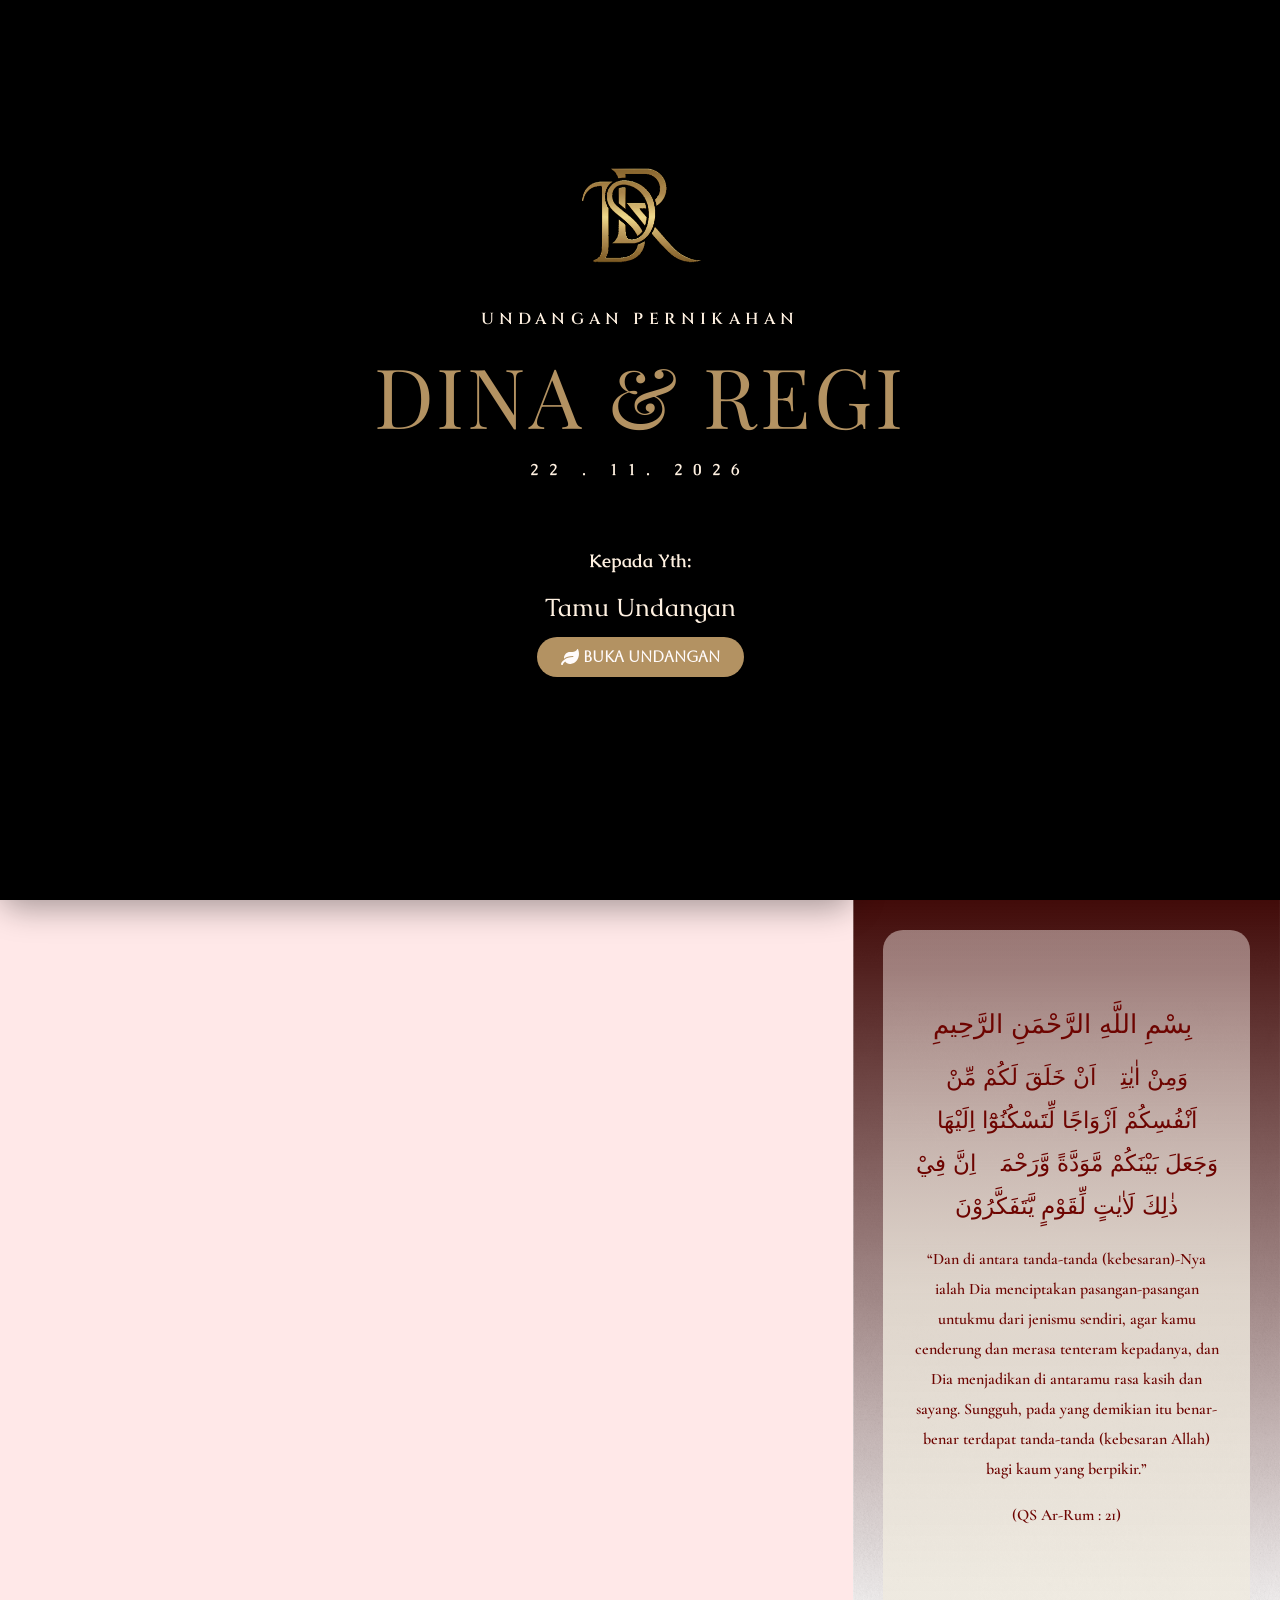
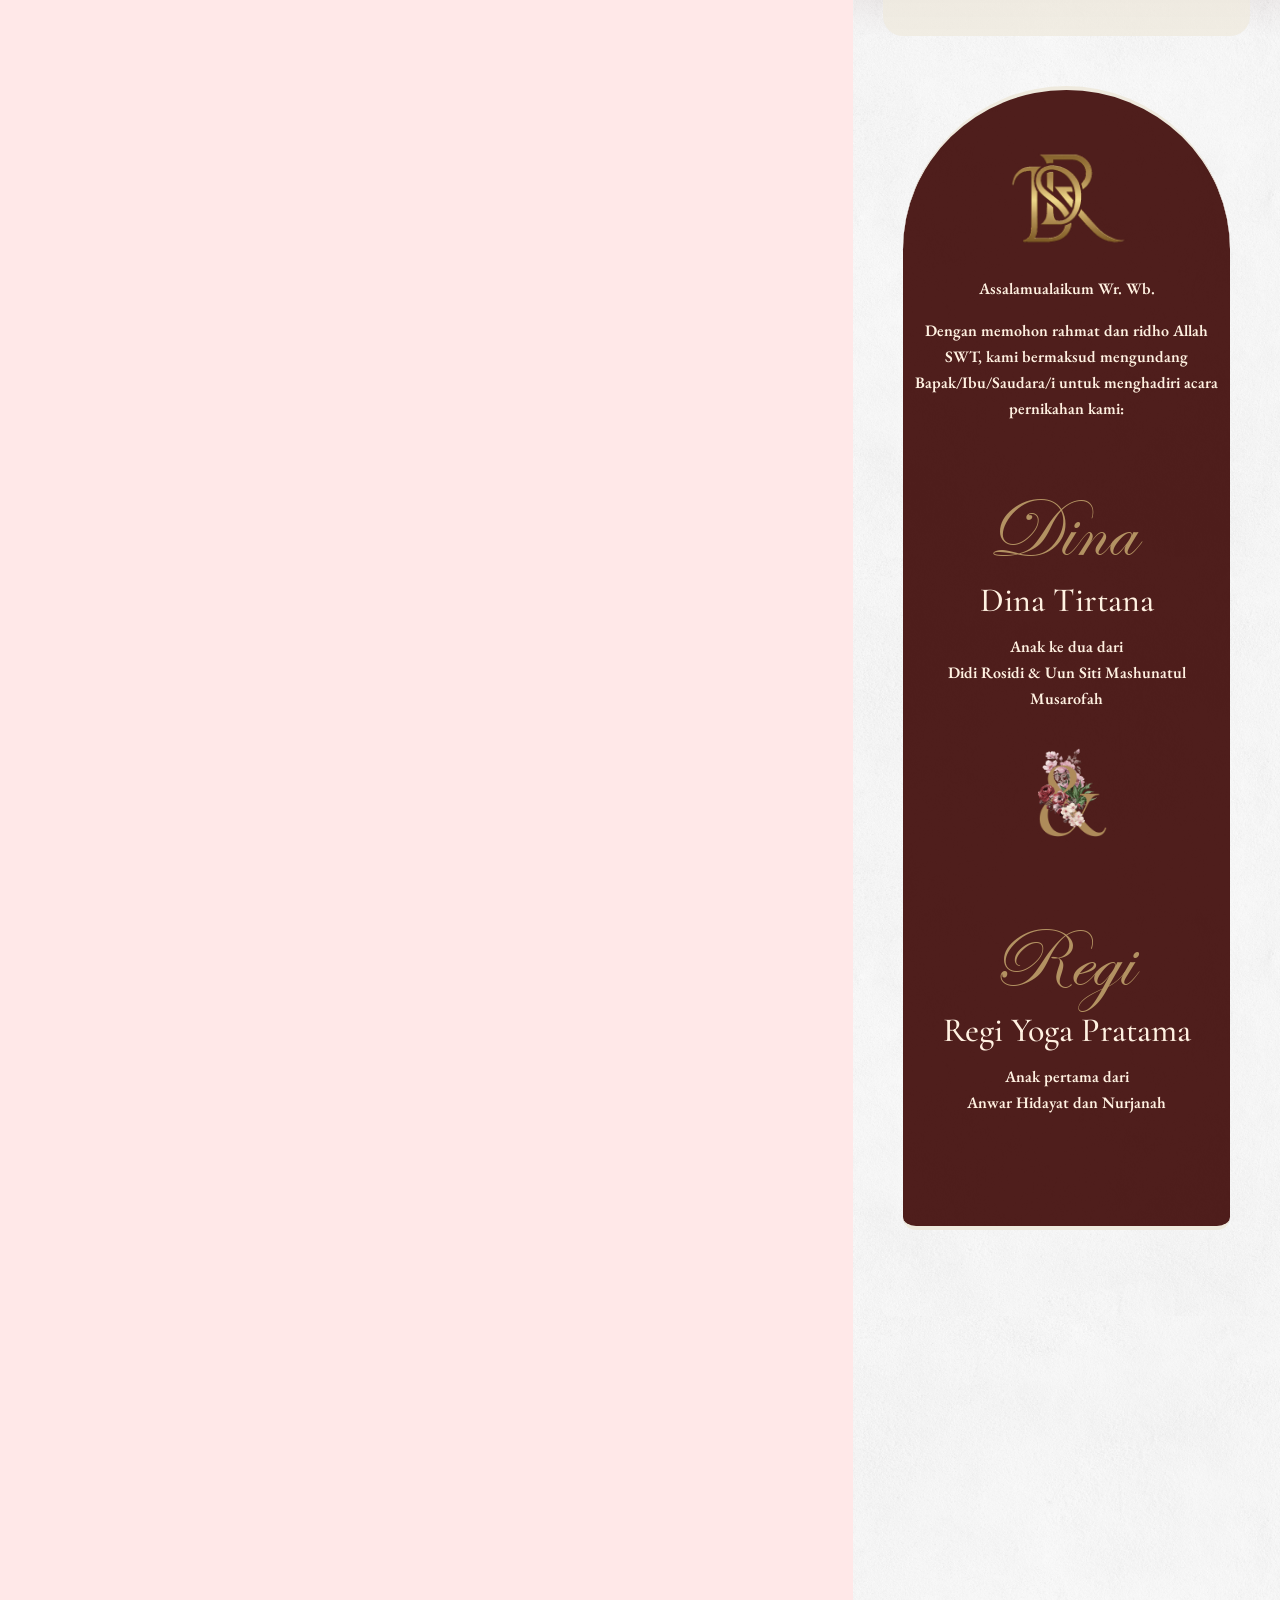
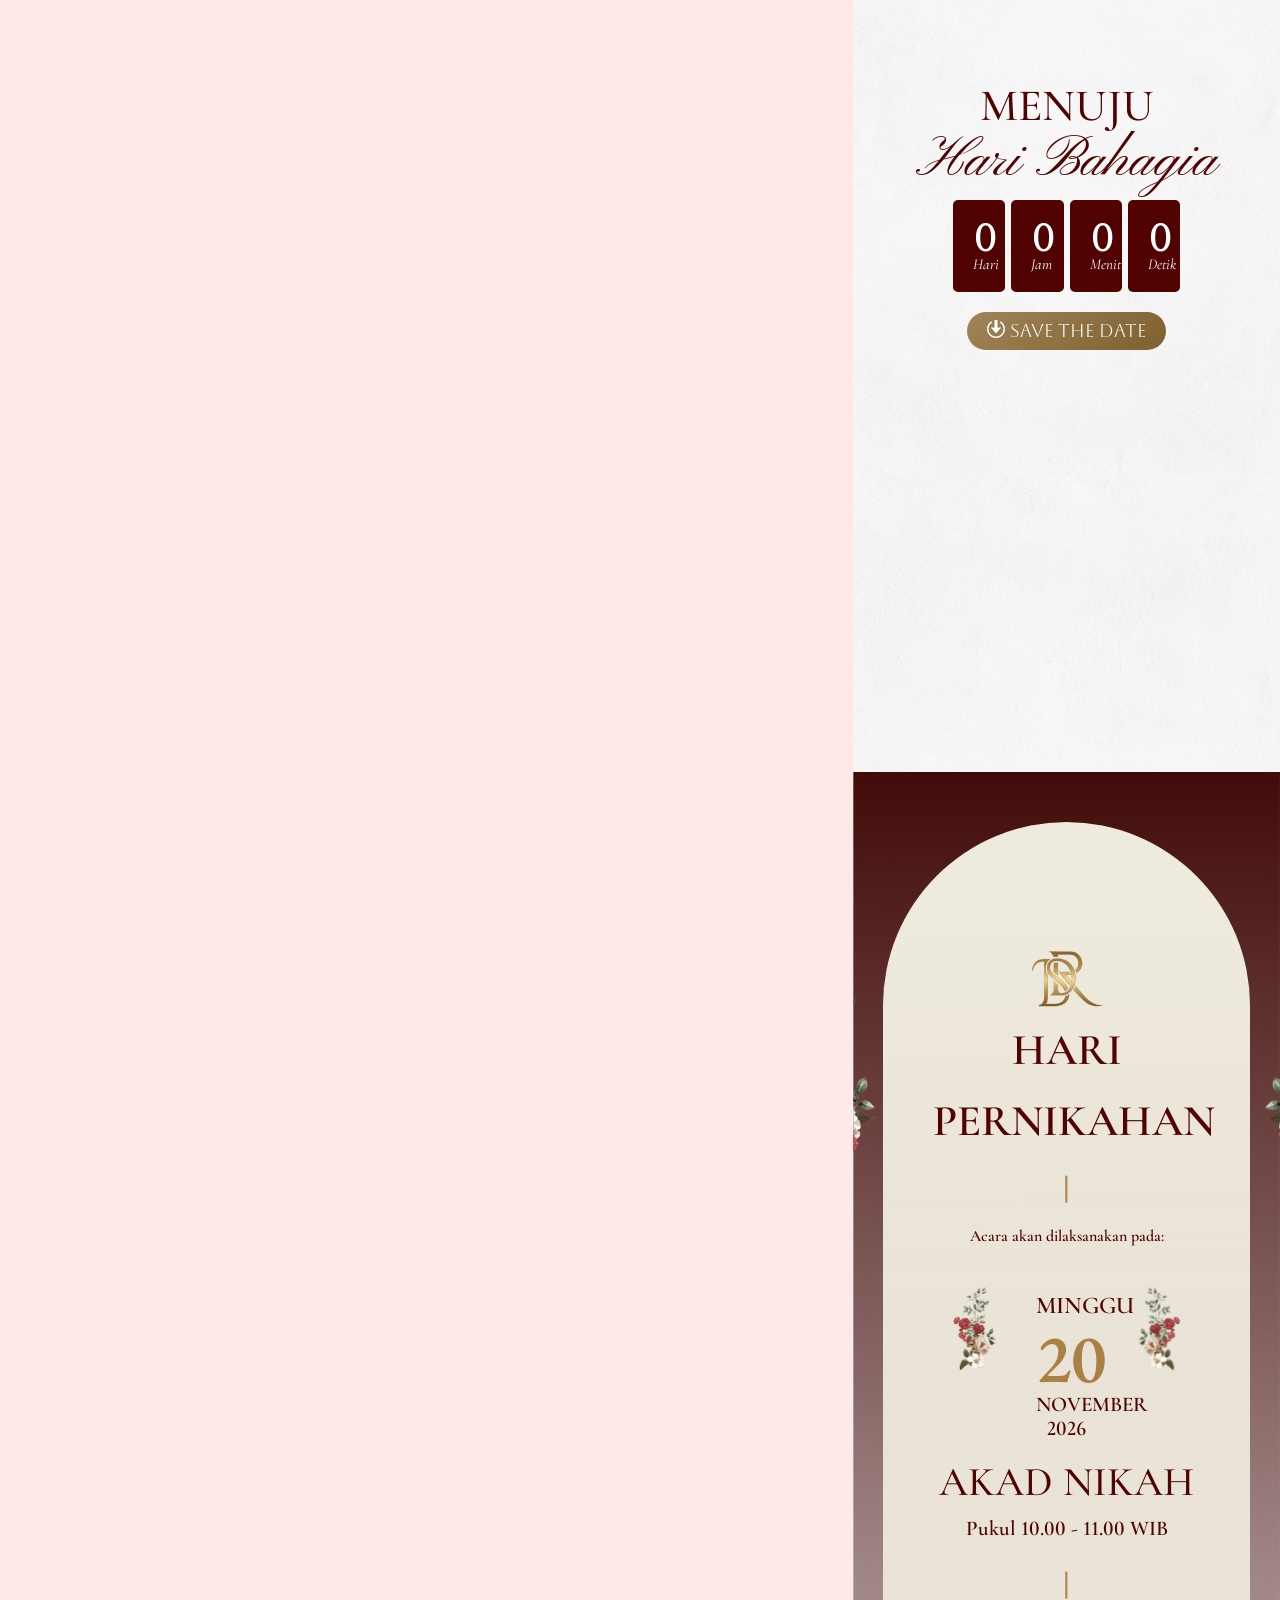
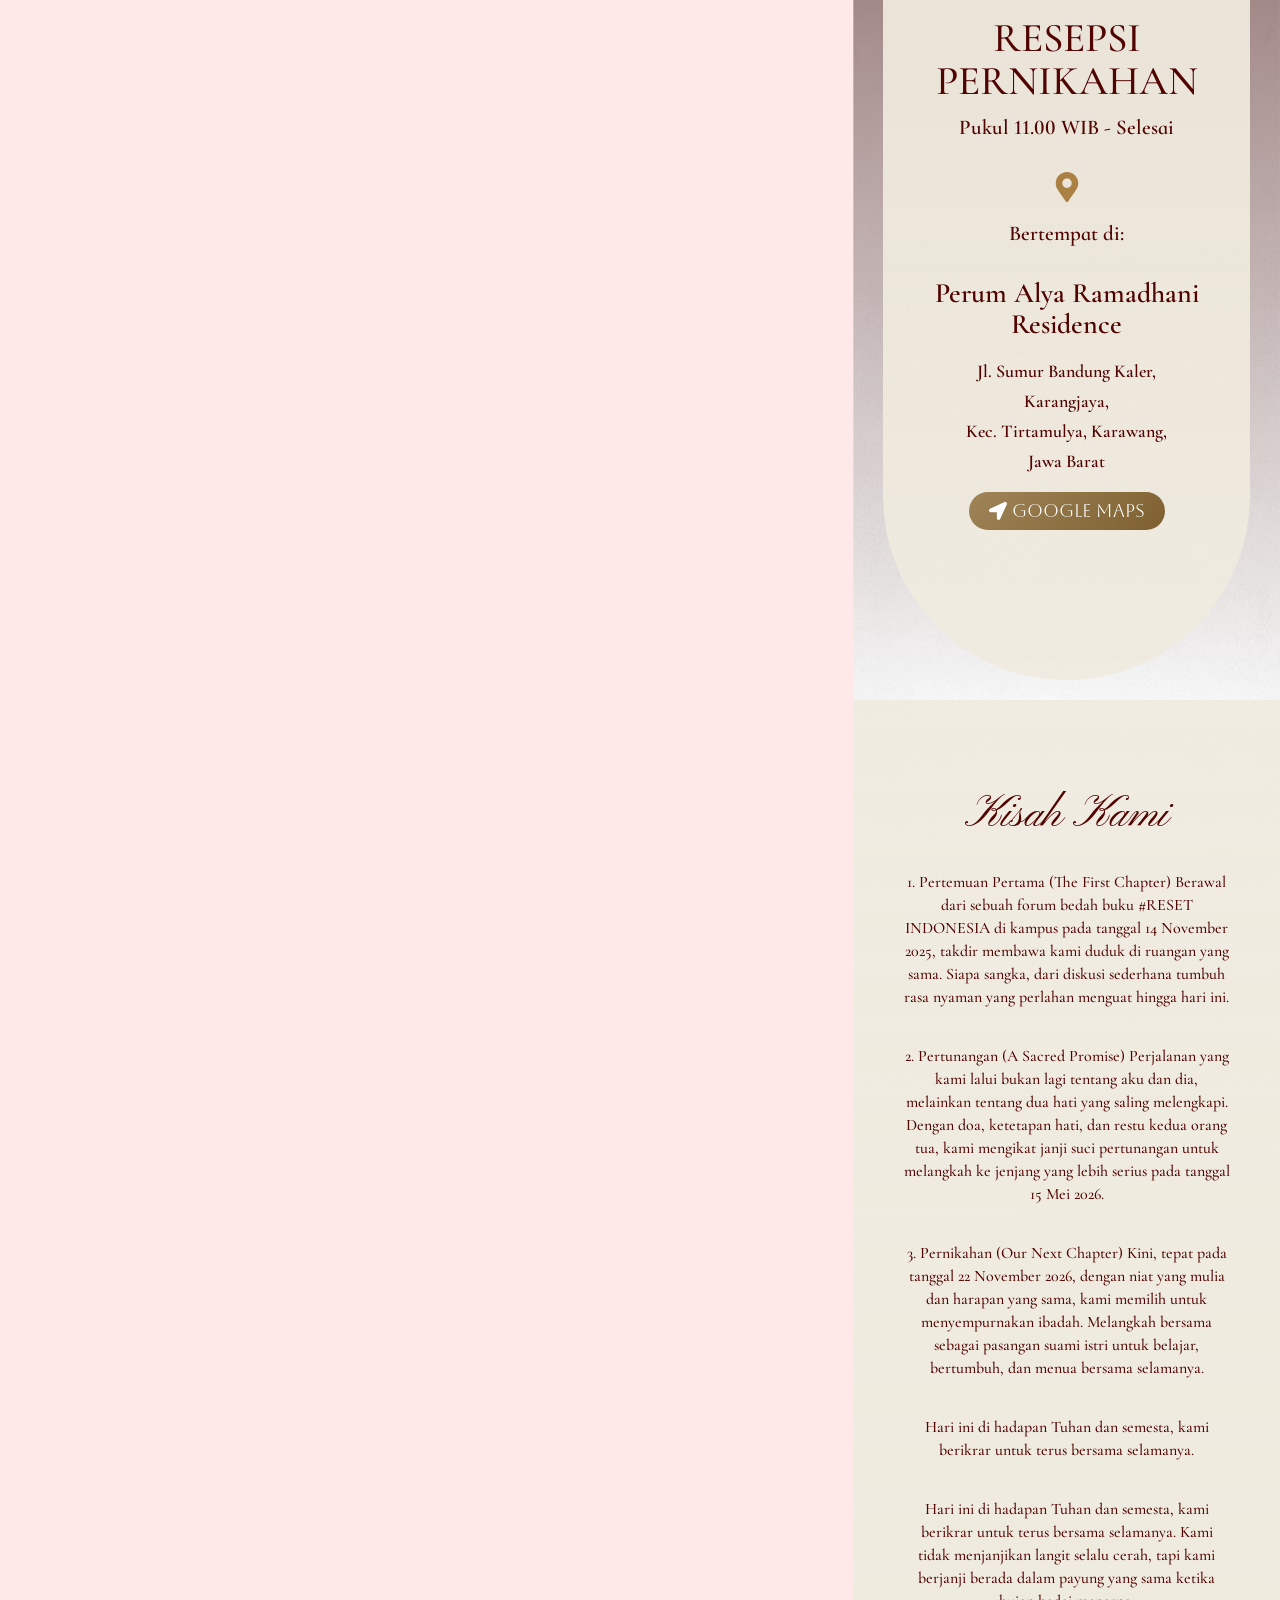
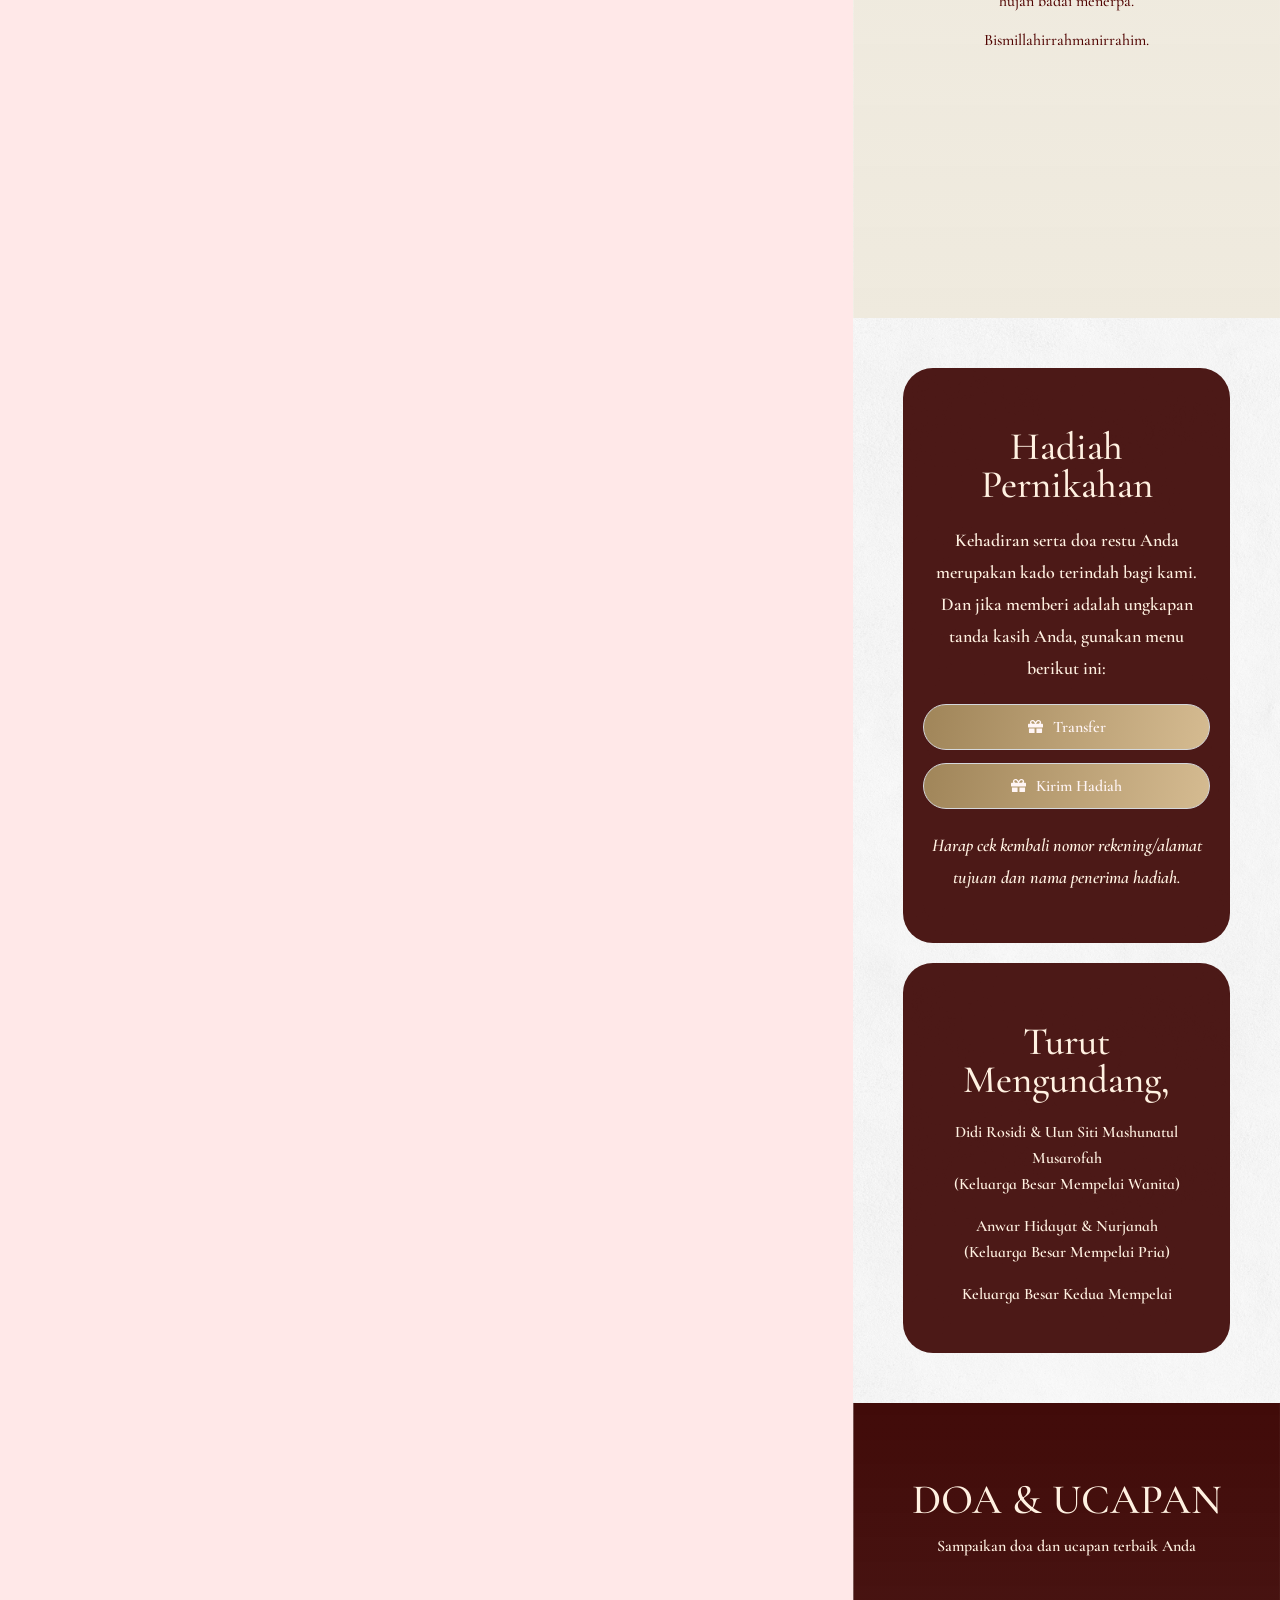
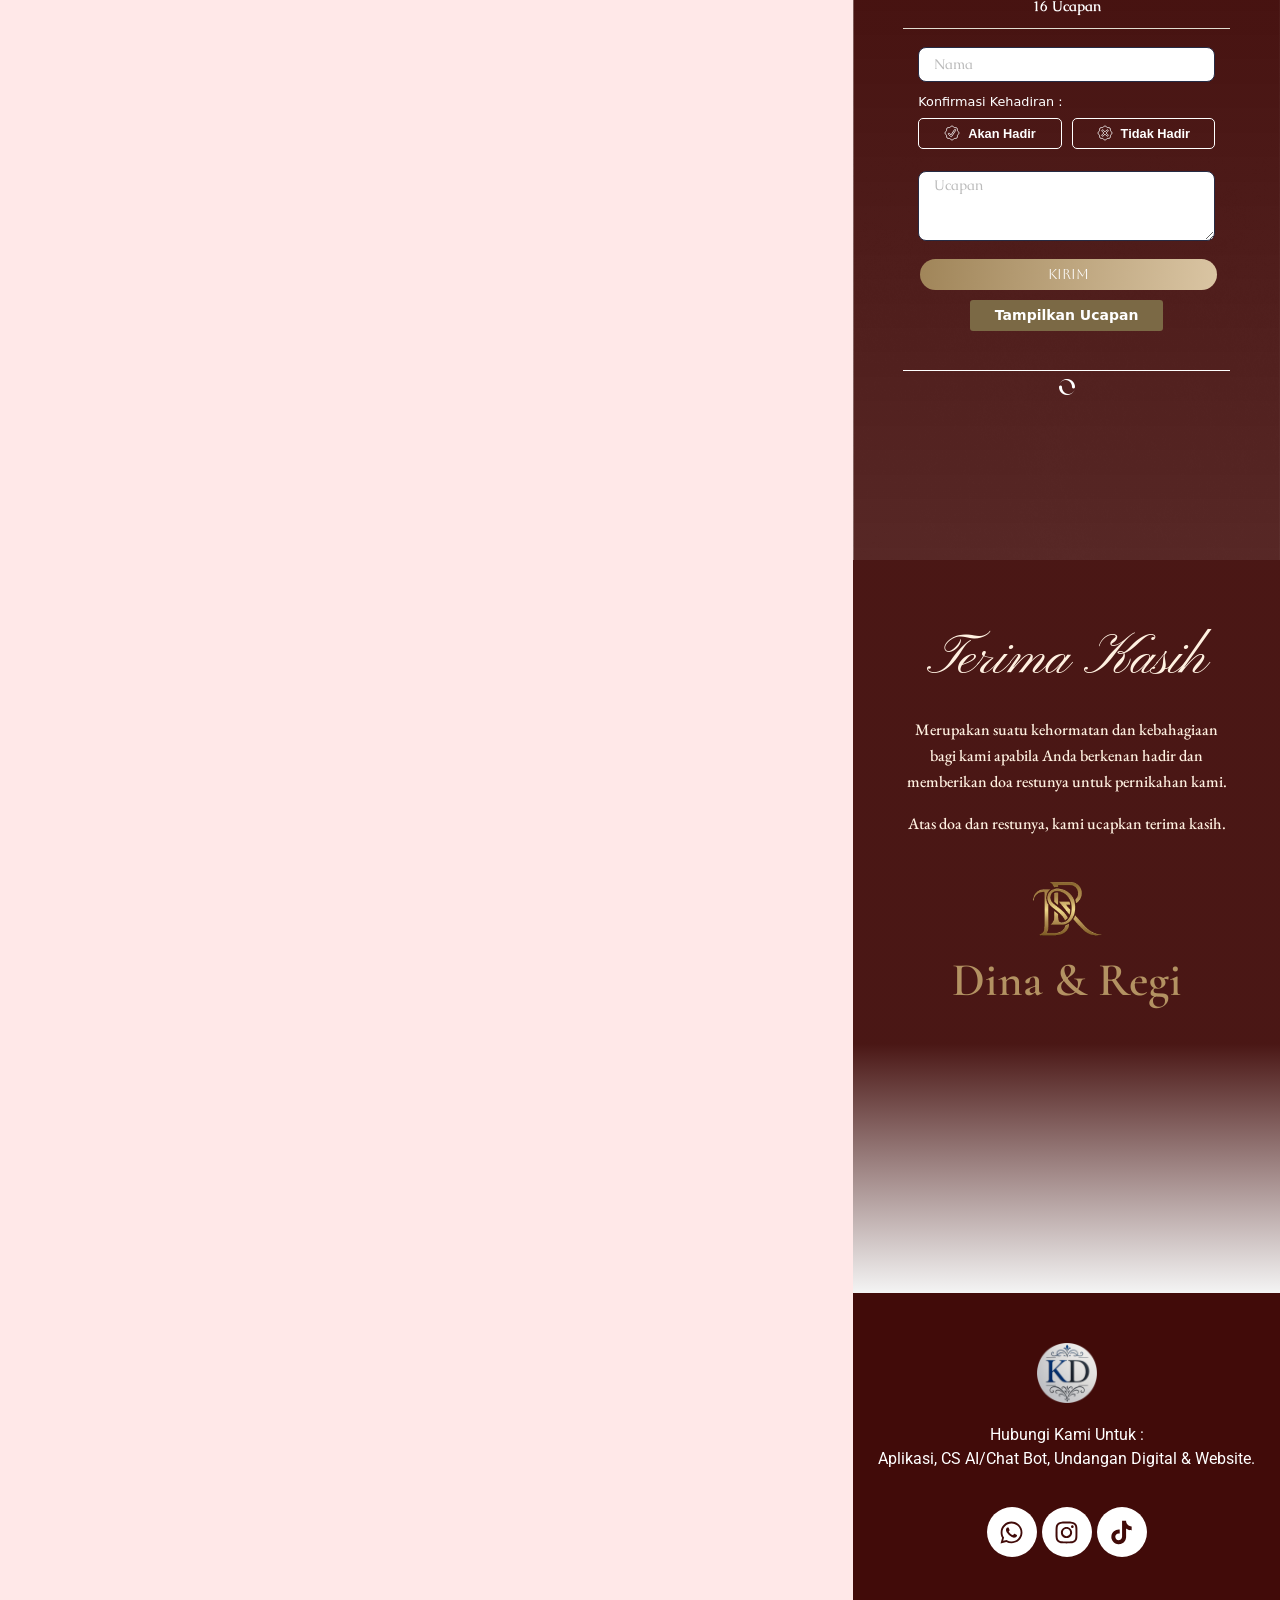
==== index.html @ dd6f874c "og:url dan og:image ke URL absolut GitHub Pages" ====
﻿<!doctype html>
<html lang="en-US" prefix="og: https://ogp.me/ns#">
  <head>
    <meta charset="UTF-8" />
    <style type="text/css">
      .cui-comment-text img {
        max-width: 100% !important;
      }
    </style>

    <!-- Search Engine Optimization by Rank Math - https://rankmath.com/ -->
    <title>Undangan Pernikahan Dina ❤ Regi</title>
    <meta name="description" content="Minggu, 22 November 2026" />
    <meta name="robots" content="nofollow, noindex" />
    <meta property="og:locale" content="en_US" />
    <meta property="og:type" content="article" />
    <meta property="og:title" content="Undangan Pernikahan Dina ❤ Regi" />
    <meta property="og:description" content="Minggu, 22 November 2026" />
    <meta property="og:url" content="https://kirimdigi.github.io/Dina-Regi/" />
    <meta property="og:site_name" content="ourinvidigi.com" />
    <meta property="article:section" content="Motion" />
    <meta property="og:updated_time" content="2026-03-03T21:01:53+07:00" />
    <meta
      property="og:image"
      content="https://kirimdigi.github.io/Dina-Regi/wp-content/uploads/2026/03/thumbnail-dina-regi.jpg"
    />
    <meta
      property="og:image:secure_url"
      content="https://kirimdigi.github.io/Dina-Regi/wp-content/uploads/2026/03/thumbnail-dina-regi.jpg"
    />
    <meta property="og:image:width" content="735" />
    <meta property="og:image:height" content="410" />
    <meta property="og:image:alt" content="dina-regi" />
    <meta property="og:image:type" content="image/jpeg" />
    <meta name="twitter:card" content="summary_large_image" />
    <meta name="twitter:title" content="Undangan Pernikahan Dina ❤ Regi" />
    <meta name="twitter:description" content="Minggu, 22 November 2026" />
    <meta
      name="twitter:image"
      content="https://kirimdigi.github.io/Dina-Regi/wp-content/uploads/2026/03/thumbnail-dina-regi.jpg"
    />
    <meta name="twitter:label1" content="Written by" />
    <meta name="twitter:data1" content="je4buisness@gmail.com" />
    <meta name="twitter:label2" content="Time to read" />
    <meta name="twitter:data2" content="3 minutes" />
    <!-- /Rank Math WordPress SEO plugin -->

    <link rel="dns-prefetch" href="//unpkg.com" />
    <link rel="dns-prefetch" href="//cdnjs.cloudflare.com" />
    <link
      rel="alternate"
      type="application/rss+xml"
      title="ourinvidigi.com &raquo; Feed"
      href="./feed/index.htm"
    />
    <link
      rel="alternate"
      type="application/rss+xml"
      title="ourinvidigi.com &raquo; Comments Feed"
      href="./comments/feed/index.htm"
    />
    <link
      rel="alternate"
      type="application/rss+xml"
      title="ourinvidigi.com &raquo; sinta-riki Comments Feed"
      href="feed/index.htm"
    />
    <link
      rel="alternate"
      title="oEmbed (JSON)"
      type="application/json+oembed"
      href="./wp-json/oembed/1.0/embed?url=https%3A%2F%2Fourinvidigi.com%2Fsinta-riki%2F"
    />
    <link
      rel="alternate"
      title="oEmbed (XML)"
      type="text/xml+oembed"
      href="./wp-json/oembed/1.0/embed-1?url=https%3A%2F%2Fourinvidigi.com%2Fsinta-riki%2F&#038;format=xml"
    />
    <style id="wp-img-auto-sizes-contain-inline-css">
      img:is([sizes="auto" i], [sizes^="auto," i]) {
        contain-intrinsic-size: 3000px 1500px;
      }
      /*# sourceURL=wp-img-auto-sizes-contain-inline-css */
    </style>
    <link
      rel="stylesheet"
      id="bdt-uikit-css"
      href="./wp-content/plugins/weddingpress/assets/css/modules/bdt-uikit.css?ver=3.15.1"
      media="all"
    />
    <link
      rel="stylesheet"
      id="ep-helper-css"
      href="./wp-content/plugins/weddingpress/assets/css/modules/ep-helper.css?ver=3.1.12"
      media="all"
    />
    <style id="wp-emoji-styles-inline-css">
      img.wp-smiley,
      img.emoji {
        display: inline !important;
        border: none !important;
        box-shadow: none !important;
        height: 1em !important;
        width: 1em !important;
        margin: 0 0.07em !important;
        vertical-align: -0.1em !important;
        background: none !important;
        padding: 0 !important;
      }
      /*# sourceURL=wp-emoji-styles-inline-css */
    </style>
    <style id="wp-block-library-inline-css">
      :root {
        --wp-block-synced-color: #7a00df;
        --wp-block-synced-color--rgb: 122, 0, 223;
        --wp-bound-block-color: var(--wp-block-synced-color);
        --wp-editor-canvas-background: #ddd;
        --wp-admin-theme-color: #007cba;
        --wp-admin-theme-color--rgb: 0, 124, 186;
        --wp-admin-theme-color-darker-10: #006ba1;
        --wp-admin-theme-color-darker-10--rgb: 0, 107, 160.5;
        --wp-admin-theme-color-darker-20: #005a87;
        --wp-admin-theme-color-darker-20--rgb: 0, 90, 135;
        --wp-admin-border-width-focus: 2px;
      }
      @media (min-resolution: 192dpi) {
        :root {
          --wp-admin-border-width-focus: 1.5px;
        }
      }
      .wp-element-button {
        cursor: pointer;
      }
      :root .has-very-light-gray-background-color {
        background-color: #eee;
      }
      :root .has-very-dark-gray-background-color {
        background-color: #313131;
      }
      :root .has-very-light-gray-color {
        color: #eee;
      }
      :root .has-very-dark-gray-color {
        color: #313131;
      }
      :root .has-vivid-green-cyan-to-vivid-cyan-blue-gradient-background {
        background: linear-gradient(135deg, #00d084, #0693e3);
      }
      :root .has-purple-crush-gradient-background {
        background: linear-gradient(135deg, #34e2e4, #4721fb 50%, #ab1dfe);
      }
      :root .has-hazy-dawn-gradient-background {
        background: linear-gradient(135deg, #faaca8, #dad0ec);
      }
      :root .has-subdued-olive-gradient-background {
        background: linear-gradient(135deg, #fafae1, #67a671);
      }
      :root .has-atomic-cream-gradient-background {
        background: linear-gradient(135deg, #fdd79a, #004a59);
      }
      :root .has-nightshade-gradient-background {
        background: linear-gradient(135deg, #330968, #31cdcf);
      }
      :root .has-midnight-gradient-background {
        background: linear-gradient(135deg, #020381, #2874fc);
      }
      :root {
        --wp--preset--font-size--normal: 16px;
        --wp--preset--font-size--huge: 42px;
      }
      .has-regular-font-size {
        font-size: 1em;
      }
      .has-larger-font-size {
        font-size: 2.625em;
      }
      .has-normal-font-size {
        font-size: var(--wp--preset--font-size--normal);
      }
      .has-huge-font-size {
        font-size: var(--wp--preset--font-size--huge);
      }
      :root .has-text-align-center {
        text-align: center;
      }
      :root .has-text-align-left {
        text-align: left;
      }
      :root .has-text-align-right {
        text-align: right;
      }
      .has-fit-text {
        white-space: nowrap !important;
      }
      #end-resizable-editor-section {
        display: none;
      }
      .aligncenter {
        clear: both;
      }
      .items-justified-left {
        justify-content: flex-start;
      }
      .items-justified-center {
        justify-content: center;
      }
      .items-justified-right {
        justify-content: flex-end;
      }
      .items-justified-space-between {
        justify-content: space-between;
      }
      .screen-reader-text {
        word-wrap: normal !important;
        border: 0;
        clip-path: inset(50%);
        height: 1px;
        margin: -1px;
        overflow: hidden;
        padding: 0;
        position: absolute;
        width: 1px;
        word-break: normal !important;
      }
      .screen-reader-text:focus {
        background-color: #ddd;
        clip-path: none;
        color: #444;
        display: block;
        font-size: 1em;
        height: auto;
        left: 5px;
        line-height: normal;
        padding: 15px 23px 14px;
        text-decoration: none;
        top: 5px;
        width: auto;
        z-index: 100000;
      }
      html :where(.has-border-color) {
        border-style: solid;
      }
      html
        :where(
          [style^="border-color"],
          [style*=";border-color"],
          [style*="; border-color"]
        ) {
        border-style: solid;
      }
      html
        :where(
          [style^="border-top-color"],
          [style*=";border-top-color"],
          [style*="; border-top-color"]
        ) {
        border-top-style: solid;
      }
      html
        :where(
          [style^="border-right-color"],
          [style*=";border-right-color"],
          [style*="; border-right-color"]
        ) {
        border-right-style: solid;
      }
      html
        :where(
          [style^="border-bottom-color"],
          [style*=";border-bottom-color"],
          [style*="; border-bottom-color"]
        ) {
        border-bottom-style: solid;
      }
      html
        :where(
          [style^="border-left-color"],
          [style*=";border-left-color"],
          [style*="; border-left-color"]
        ) {
        border-left-style: solid;
      }
      html
        :where(
          [style^="border-width"],
          [style*=";border-width"],
          [style*="; border-width"]
        ) {
        border-style: solid;
      }
      html
        :where(
          [style^="border-top-width"],
          [style*=";border-top-width"],
          [style*="; border-top-width"]
        ) {
        border-top-style: solid;
      }
      html
        :where(
          [style^="border-right-width"],
          [style*=";border-right-width"],
          [style*="; border-right-width"]
        ) {
        border-right-style: solid;
      }
      html
        :where(
          [style^="border-bottom-width"],
          [style*=";border-bottom-width"],
          [style*="; border-bottom-width"]
        ) {
        border-bottom-style: solid;
      }
      html
        :where(
          [style^="border-left-width"],
          [style*=";border-left-width"],
          [style*="; border-left-width"]
        ) {
        border-left-style: solid;
      }
      html :where(img[class*="wp-image-"]) {
        height: auto;
        max-width: 100%;
      }
      :where(figure) {
        margin: 0 0 1em;
      }
      html :where(.is-position-sticky) {
        --wp-admin--admin-bar--position-offset: var(
          --wp-admin--admin-bar--height,
          0px
        );
      }
      @media screen and (max-width: 600px) {
        html :where(.is-position-sticky) {
          --wp-admin--admin-bar--position-offset: 0px;
        }
      }

      /*# sourceURL=/wp-includes/css/dist/block-library/common.min.css */
    </style>

    <style id="global-styles-inline-css">
      :root {
        --wp--preset--aspect-ratio--square: 1;
        --wp--preset--aspect-ratio--4-3: 4/3;
        --wp--preset--aspect-ratio--3-4: 3/4;
        --wp--preset--aspect-ratio--3-2: 3/2;
        --wp--preset--aspect-ratio--2-3: 2/3;
        --wp--preset--aspect-ratio--16-9: 16/9;
        --wp--preset--aspect-ratio--9-16: 9/16;
        --wp--preset--color--black: #000000;
        --wp--preset--color--cyan-bluish-gray: #abb8c3;
        --wp--preset--color--white: #ffffff;
        --wp--preset--color--pale-pink: #f78da7;
        --wp--preset--color--vivid-red: #cf2e2e;
        --wp--preset--color--luminous-vivid-orange: #ff6900;
        --wp--preset--color--luminous-vivid-amber: #fcb900;
        --wp--preset--color--light-green-cyan: #7bdcb5;
        --wp--preset--color--vivid-green-cyan: #00d084;
        --wp--preset--color--pale-cyan-blue: #8ed1fc;
        --wp--preset--color--vivid-cyan-blue: #0693e3;
        --wp--preset--color--vivid-purple: #9b51e0;
        --wp--preset--gradient--vivid-cyan-blue-to-vivid-purple: linear-gradient(
          135deg,
          rgb(6, 147, 227) 0%,
          rgb(155, 81, 224) 100%
        );
        --wp--preset--gradient--light-green-cyan-to-vivid-green-cyan: linear-gradient(
          135deg,
          rgb(122, 220, 180) 0%,
          rgb(0, 208, 130) 100%
        );
        --wp--preset--gradient--luminous-vivid-amber-to-luminous-vivid-orange: linear-gradient(
          135deg,
          rgb(252, 185, 0) 0%,
          rgb(255, 105, 0) 100%
        );
        --wp--preset--gradient--luminous-vivid-orange-to-vivid-red: linear-gradient(
          135deg,
          rgb(255, 105, 0) 0%,
          rgb(207, 46, 46) 100%
        );
        --wp--preset--gradient--very-light-gray-to-cyan-bluish-gray: linear-gradient(
          135deg,
          rgb(238, 238, 238) 0%,
          rgb(169, 184, 195) 100%
        );
        --wp--preset--gradient--cool-to-warm-spectrum: linear-gradient(
          135deg,
          rgb(74, 234, 220) 0%,
          rgb(151, 120, 209) 20%,
          rgb(207, 42, 186) 40%,
          rgb(238, 44, 130) 60%,
          rgb(251, 105, 98) 80%,
          rgb(254, 248, 76) 100%
        );
        --wp--preset--gradient--blush-light-purple: linear-gradient(
          135deg,
          rgb(255, 206, 236) 0%,
          rgb(152, 150, 240) 100%
        );
        --wp--preset--gradient--blush-bordeaux: linear-gradient(
          135deg,
          rgb(254, 205, 165) 0%,
          rgb(254, 45, 45) 50%,
          rgb(107, 0, 62) 100%
        );
        --wp--preset--gradient--luminous-dusk: linear-gradient(
          135deg,
          rgb(255, 203, 112) 0%,
          rgb(199, 81, 192) 50%,
          rgb(65, 88, 208) 100%
        );
        --wp--preset--gradient--pale-ocean: linear-gradient(
          135deg,
          rgb(255, 245, 203) 0%,
          rgb(182, 227, 212) 50%,
          rgb(51, 167, 181) 100%
        );
        --wp--preset--gradient--electric-grass: linear-gradient(
          135deg,
          rgb(202, 248, 128) 0%,
          rgb(113, 206, 126) 100%
        );
        --wp--preset--gradient--midnight: linear-gradient(
          135deg,
          rgb(2, 3, 129) 0%,
          rgb(40, 116, 252) 100%
        );
        --wp--preset--font-size--small: 13px;
        --wp--preset--font-size--medium: 20px;
        --wp--preset--font-size--large: 36px;
        --wp--preset--font-size--x-large: 42px;
        --wp--preset--spacing--20: 0.44rem;
        --wp--preset--spacing--30: 0.67rem;
        --wp--preset--spacing--40: 1rem;
        --wp--preset--spacing--50: 1.5rem;
        --wp--preset--spacing--60: 2.25rem;
        --wp--preset--spacing--70: 3.38rem;
        --wp--preset--spacing--80: 5.06rem;
        --wp--preset--shadow--natural: 6px 6px 9px rgba(0, 0, 0, 0.2);
        --wp--preset--shadow--deep: 12px 12px 50px rgba(0, 0, 0, 0.4);
        --wp--preset--shadow--sharp: 6px 6px 0px rgba(0, 0, 0, 0.2);
        --wp--preset--shadow--outlined:
          6px 6px 0px -3px rgb(255, 255, 255), 6px 6px rgb(0, 0, 0);
        --wp--preset--shadow--crisp: 6px 6px 0px rgb(0, 0, 0);
      }
      .wp-block-button {
        --wp--preset--dimension--25: 25%;
        --wp--preset--dimension--50: 50%;
        --wp--preset--dimension--75: 75%;
        --wp--preset--dimension--100: 100%;
      }
      :root {
        --wp--style--global--content-size: 800px;
        --wp--style--global--wide-size: 1200px;
      }
      :where(body) {
        margin: 0;
      }
      .wp-site-blocks > .alignleft {
        float: left;
        margin-right: 2em;
      }
      .wp-site-blocks > .alignright {
        float: right;
        margin-left: 2em;
      }
      .wp-site-blocks > .aligncenter {
        justify-content: center;
        margin-left: auto;
        margin-right: auto;
      }
      :where(.wp-site-blocks) > * {
        margin-block-start: 24px;
        margin-block-end: 0;
      }
      :where(.wp-site-blocks) > :first-child {
        margin-block-start: 0;
      }
      :where(.wp-site-blocks) > :last-child {
        margin-block-end: 0;
      }
      :root {
        --wp--style--block-gap: 24px;
      }
      :root :where(.is-layout-flow) > :first-child {
        margin-block-start: 0;
      }
      :root :where(.is-layout-flow) > :last-child {
        margin-block-end: 0;
      }
      :root :where(.is-layout-flow) > * {
        margin-block-start: 24px;
        margin-block-end: 0;
      }
      :root :where(.is-layout-constrained) > :first-child {
        margin-block-start: 0;
      }
      :root :where(.is-layout-constrained) > :last-child {
        margin-block-end: 0;
      }
      :root :where(.is-layout-constrained) > * {
        margin-block-start: 24px;
        margin-block-end: 0;
      }
      :root :where(.is-layout-flex) {
        gap: 24px;
      }
      :root :where(.is-layout-grid) {
        gap: 24px;
      }
      .is-layout-flow > .alignleft {
        float: left;
        margin-inline-start: 0;
        margin-inline-end: 2em;
      }
      .is-layout-flow > .alignright {
        float: right;
        margin-inline-start: 2em;
        margin-inline-end: 0;
      }
      .is-layout-flow > .aligncenter {
        margin-left: auto !important;
        margin-right: auto !important;
      }
      .is-layout-constrained > .alignleft {
        float: left;
        margin-inline-start: 0;
        margin-inline-end: 2em;
      }
      .is-layout-constrained > .alignright {
        float: right;
        margin-inline-start: 2em;
        margin-inline-end: 0;
      }
      .is-layout-constrained > .aligncenter {
        margin-left: auto !important;
        margin-right: auto !important;
      }
      .is-layout-constrained
        > :where(:not(.alignleft):not(.alignright):not(.alignfull)) {
        max-width: var(--wp--style--global--content-size);
        margin-left: auto !important;
        margin-right: auto !important;
      }
      .is-layout-constrained > .alignwide {
        max-width: var(--wp--style--global--wide-size);
      }
      body .is-layout-flex {
        display: flex;
      }
      .is-layout-flex {
        flex-wrap: wrap;
        align-items: center;
      }
      .is-layout-flex > :is(*, div) {
        margin: 0;
      }
      body .is-layout-grid {
        display: grid;
      }
      .is-layout-grid > :is(*, div) {
        margin: 0;
      }
      body {
        padding-top: 0px;
        padding-right: 0px;
        padding-bottom: 0px;
        padding-left: 0px;
      }
      :root :where(.wp-element-button, .wp-block-button__link) {
        background-color: #32373c;
        border-width: 0;
        color: #fff;
        font-family: inherit;
        font-size: inherit;
        font-style: inherit;
        font-weight: inherit;
        letter-spacing: inherit;
        line-height: inherit;
        padding-top: calc(0.667em + 2px);
        padding-right: calc(1.333em + 2px);
        padding-bottom: calc(0.667em + 2px);
        padding-left: calc(1.333em + 2px);
        text-decoration: none;
        text-transform: inherit;
      }
      .has-black-color {
        color: var(--wp--preset--color--black) !important;
      }
      .has-cyan-bluish-gray-color {
        color: var(--wp--preset--color--cyan-bluish-gray) !important;
      }
      .has-white-color {
        color: var(--wp--preset--color--white) !important;
      }
      .has-pale-pink-color {
        color: var(--wp--preset--color--pale-pink) !important;
      }
      .has-vivid-red-color {
        color: var(--wp--preset--color--vivid-red) !important;
      }
      .has-luminous-vivid-orange-color {
        color: var(--wp--preset--color--luminous-vivid-orange) !important;
      }
      .has-luminous-vivid-amber-color {
        color: var(--wp--preset--color--luminous-vivid-amber) !important;
      }
      .has-light-green-cyan-color {
        color: var(--wp--preset--color--light-green-cyan) !important;
      }
      .has-vivid-green-cyan-color {
        color: var(--wp--preset--color--vivid-green-cyan) !important;
      }
      .has-pale-cyan-blue-color {
        color: var(--wp--preset--color--pale-cyan-blue) !important;
      }
      .has-vivid-cyan-blue-color {
        color: var(--wp--preset--color--vivid-cyan-blue) !important;
      }
      .has-vivid-purple-color {
        color: var(--wp--preset--color--vivid-purple) !important;
      }
      .has-black-background-color {
        background-color: var(--wp--preset--color--black) !important;
      }
      .has-cyan-bluish-gray-background-color {
        background-color: var(--wp--preset--color--cyan-bluish-gray) !important;
      }
      .has-white-background-color {
        background-color: var(--wp--preset--color--white) !important;
      }
      .has-pale-pink-background-color {
        background-color: var(--wp--preset--color--pale-pink) !important;
      }
      .has-vivid-red-background-color {
        background-color: var(--wp--preset--color--vivid-red) !important;
      }
      .has-luminous-vivid-orange-background-color {
        background-color: var(
          --wp--preset--color--luminous-vivid-orange
        ) !important;
      }
      .has-luminous-vivid-amber-background-color {
        background-color: var(
          --wp--preset--color--luminous-vivid-amber
        ) !important;
      }
      .has-light-green-cyan-background-color {
        background-color: var(--wp--preset--color--light-green-cyan) !important;
      }
      .has-vivid-green-cyan-background-color {
        background-color: var(--wp--preset--color--vivid-green-cyan) !important;
      }
      .has-pale-cyan-blue-background-color {
        background-color: var(--wp--preset--color--pale-cyan-blue) !important;
      }
      .has-vivid-cyan-blue-background-color {
        background-color: var(--wp--preset--color--vivid-cyan-blue) !important;
      }
      .has-vivid-purple-background-color {
        background-color: var(--wp--preset--color--vivid-purple) !important;
      }
      .has-black-border-color {
        border-color: var(--wp--preset--color--black) !important;
      }
      .has-cyan-bluish-gray-border-color {
        border-color: var(--wp--preset--color--cyan-bluish-gray) !important;
      }
      .has-white-border-color {
        border-color: var(--wp--preset--color--white) !important;
      }
      .has-pale-pink-border-color {
        border-color: var(--wp--preset--color--pale-pink) !important;
      }
      .has-vivid-red-border-color {
        border-color: var(--wp--preset--color--vivid-red) !important;
      }
      .has-luminous-vivid-orange-border-color {
        border-color: var(
          --wp--preset--color--luminous-vivid-orange
        ) !important;
      }
      .has-luminous-vivid-amber-border-color {
        border-color: var(--wp--preset--color--luminous-vivid-amber) !important;
      }
      .has-light-green-cyan-border-color {
        border-color: var(--wp--preset--color--light-green-cyan) !important;
      }
      .has-vivid-green-cyan-border-color {
        border-color: var(--wp--preset--color--vivid-green-cyan) !important;
      }
      .has-pale-cyan-blue-border-color {
        border-color: var(--wp--preset--color--pale-cyan-blue) !important;
      }
      .has-vivid-cyan-blue-border-color {
        border-color: var(--wp--preset--color--vivid-cyan-blue) !important;
      }
      .has-vivid-purple-border-color {
        border-color: var(--wp--preset--color--vivid-purple) !important;
      }
      .has-vivid-cyan-blue-to-vivid-purple-gradient-background {
        background: var(
          --wp--preset--gradient--vivid-cyan-blue-to-vivid-purple
        ) !important;
      }
      .has-light-green-cyan-to-vivid-green-cyan-gradient-background {
        background: var(
          --wp--preset--gradient--light-green-cyan-to-vivid-green-cyan
        ) !important;
      }
      .has-luminous-vivid-amber-to-luminous-vivid-orange-gradient-background {
        background: var(
          --wp--preset--gradient--luminous-vivid-amber-to-luminous-vivid-orange
        ) !important;
      }
      .has-luminous-vivid-orange-to-vivid-red-gradient-background {
        background: var(
          --wp--preset--gradient--luminous-vivid-orange-to-vivid-red
        ) !important;
      }
      .has-very-light-gray-to-cyan-bluish-gray-gradient-background {
        background: var(
          --wp--preset--gradient--very-light-gray-to-cyan-bluish-gray
        ) !important;
      }
      .has-cool-to-warm-spectrum-gradient-background {
        background: var(
          --wp--preset--gradient--cool-to-warm-spectrum
        ) !important;
      }
      .has-blush-light-purple-gradient-background {
        background: var(--wp--preset--gradient--blush-light-purple) !important;
      }
      .has-blush-bordeaux-gradient-background {
        background: var(--wp--preset--gradient--blush-bordeaux) !important;
      }
      .has-luminous-dusk-gradient-background {
        background: var(--wp--preset--gradient--luminous-dusk) !important;
      }
      .has-pale-ocean-gradient-background {
        background: var(--wp--preset--gradient--pale-ocean) !important;
      }
      .has-electric-grass-gradient-background {
        background: var(--wp--preset--gradient--electric-grass) !important;
      }
      .has-midnight-gradient-background {
        background: var(--wp--preset--gradient--midnight) !important;
      }
      .has-small-font-size {
        font-size: var(--wp--preset--font-size--small) !important;
      }
      .has-medium-font-size {
        font-size: var(--wp--preset--font-size--medium) !important;
      }
      .has-large-font-size {
        font-size: var(--wp--preset--font-size--large) !important;
      }
      .has-x-large-font-size {
        font-size: var(--wp--preset--font-size--x-large) !important;
      }
      /*# sourceURL=global-styles-inline-css */
    </style>

    <link
      rel="stylesheet"
      id="exad-main-style-css"
      href="./wp-content/plugins/weddingpress/assets/css/exad-styles.min.css?ver=7.1.3"
      media="all"
    />
    <link
      rel="stylesheet"
      id="cui_style-css"
      href="./wp-content/plugins/weddingpress/addons/comment-kit2/css/cui_style.css?ver=1.0.0"
      media="screen"
    />
    <style id="cui_style-inline-css">
      .cui-wrapper {
        font-size: 14px;
      }
      .cui-post-author {
        color: white !important;
        background: #777 !important;
      }
      .cui-wrapper
        ul.cui-container-comments
        li.cui-item-comment
        .cui-comment-avatar
        img {
        max-width: 28px;
        max-height: 28px;
      }
      .cui-wrapper
        ul.cui-container-comments
        li.cui-item-comment
        .cui-comment-content {
        margin-left: 38px;
      }
      .cui-wrapper
        ul.cui-container-comments
        li.cui-item-comment
        ul
        .cui-comment-avatar
        img {
        max-width: 24px;
        max-height: 24px;
      }
      .cui-wrapper
        ul.cui-container-comments
        li.cui-item-comment
        ul
        ul
        .cui-comment-avatar
        img {
        max-width: 21px;
        max-height: 21px;
      }
      .cui_comment_count_card.cui_card-tidak_hadir {
        background-color: #d90a11;
      }
      .cui_comment_count_card.cui_card-hadir {
        background-color: #3d9a62;
      }
      .cui_comment_count_card.cui_card-masih_ragu {
        background-color: #d7a916;
      }

      /*# sourceURL=cui_style-inline-css */
    </style>
    <link
      rel="stylesheet"
      id="hello-elementor-css"
      href="./wp-content/themes/hello-elementor/assets/css/reset.css?ver=3.5.1"
      media="all"
    />
    <link
      rel="stylesheet"
      id="hello-elementor-theme-style-css"
      href="./wp-content/themes/hello-elementor/assets/css/theme.css?ver=3.5.1"
      media="all"
    />
    <link
      rel="stylesheet"
      id="hello-elementor-header-footer-css"
      href="./wp-content/themes/hello-elementor/assets/css/header-footer.css?ver=3.5.1"
      media="all"
    />
    <link
      rel="stylesheet"
      id="elementor-frontend-css"
      href="./wp-content/plugins/elementor/assets/css/frontend.min.css?ver=3.30.3"
      media="all"
    />
    <link
      rel="stylesheet"
      id="elementor-post-7-css"
      href="./wp-content/uploads/elementor/css/post-7.css?ver=1786338438"
      media="all"
    />
    <link
      rel="stylesheet"
      id="weddingpress-wdp-css"
      href="./wp-content/plugins/weddingpress/assets/css/wdp.css?ver=3.1.12"
      media="all"
    />
    <link
      rel="stylesheet"
      id="kirim-kit-css"
      href="./wp-content/plugins/weddingpress/assets/css/guest-book.css?ver=3.1.12"
      media="all"
    />
    <link
      rel="stylesheet"
      id="widget-heading-css"
      href="./wp-content/plugins/elementor/assets/css/widget-heading.min.css?ver=3.30.3"
      media="all"
    />
    <link
      rel="stylesheet"
      id="e-sticky-css"
      href="./wp-content/plugins/elementor-pro/assets/css/modules/sticky.min.css?ver=3.29.2"
      media="all"
    />
    <link
      rel="stylesheet"
      id="widget-spacer-css"
      href="./wp-content/plugins/elementor/assets/css/widget-spacer.min.css?ver=3.30.3"
      media="all"
    />
    <link
      rel="stylesheet"
      id="e-animation-zoomIn-css"
      href="./wp-content/plugins/elementor/assets/lib/animations/styles/zoomIn.min.css?ver=3.30.3"
      media="all"
    />
    <link
      rel="stylesheet"
      id="e-animation-fadeInDown-css"
      href="./wp-content/plugins/elementor/assets/lib/animations/styles/fadeInDown.min.css?ver=3.30.3"
      media="all"
    />
    <link
      rel="stylesheet"
      id="widget-image-css"
      href="./wp-content/plugins/elementor/assets/css/widget-image.min.css?ver=3.30.3"
      media="all"
    />
    <link
      rel="stylesheet"
      id="e-animation-fadeInUp-css"
      href="./wp-content/plugins/elementor/assets/lib/animations/styles/fadeInUp.min.css?ver=3.30.3"
      media="all"
    />
    <link
      rel="stylesheet"
      id="e-animation-fadeInLeft-css"
      href="./wp-content/plugins/elementor/assets/lib/animations/styles/fadeInLeft.min.css?ver=3.30.3"
      media="all"
    />
    <link
      rel="stylesheet"
      id="widget-social-icons-css"
      href="./wp-content/plugins/elementor/assets/css/widget-social-icons.min.css?ver=3.30.3"
      media="all"
    />
    <link
      rel="stylesheet"
      id="e-apple-webkit-css"
      href="./wp-content/plugins/elementor/assets/css/conditionals/apple-webkit.min.css?ver=3.30.3"
      media="all"
    />
    <link
      rel="stylesheet"
      id="widget-divider-css"
      href="./wp-content/plugins/elementor/assets/css/widget-divider.min.css?ver=3.30.3"
      media="all"
    />
    <link
      rel="stylesheet"
      id="widget-counter-css"
      href="./wp-content/plugins/elementor/assets/css/widget-counter.min.css?ver=3.30.3"
      media="all"
    />
    <link
      rel="stylesheet"
      id="swiper-css"
      href="./wp-content/plugins/elementor/assets/lib/swiper/v8/css/swiper.min.css?ver=8.4.5"
      media="all"
    />
    <link
      rel="stylesheet"
      id="e-swiper-css"
      href="./wp-content/plugins/elementor/assets/css/conditionals/e-swiper.min.css?ver=3.30.3"
      media="all"
    />
    <link
      rel="stylesheet"
      id="widget-gallery-css"
      href="./wp-content/plugins/elementor-pro/assets/css/widget-gallery.min.css?ver=3.29.2"
      media="all"
    />
    <link
      rel="stylesheet"
      id="elementor-gallery-css"
      href="./wp-content/plugins/elementor/assets/lib/e-gallery/css/e-gallery.min.css?ver=1.2.0"
      media="all"
    />
    <link
      rel="stylesheet"
      id="e-transitions-css"
      href="./wp-content/plugins/elementor-pro/assets/css/conditionals/transitions.min.css?ver=3.29.2"
      media="all"
    />
    <link
      rel="stylesheet"
      id="widget-nested-accordion-css"
      href="./wp-content/plugins/elementor/assets/css/widget-nested-accordion.min.css?ver=3.30.3"
      media="all"
    />
    <link
      rel="stylesheet"
      id="elementor-post-5703-css"
      href="./wp-content/uploads/elementor/css/post-5703.css?ver=1787312892"
      media="all"
    />
    <link
      rel="stylesheet"
      id="master-addons-main-style-css"
      href="./wp-content/plugins/master-addons/assets/css/master-addons-styles.css?ver=7.1.3"
      media="all"
    />
    <link
      rel="stylesheet"
      id="elementor-gf-local-roboto-css"
      href="./wp-content/uploads/elementor/google-fonts/css/roboto.css?ver=1766104684"
      media="all"
    />
    <link
      rel="stylesheet"
      id="elementor-gf-local-robotoslab-css"
      href="./wp-content/uploads/elementor/google-fonts/css/robotoslab.css?ver=1766105970"
      media="all"
    />
    <link
      rel="stylesheet"
      id="elementor-gf-local-caudex-css"
      href="./wp-content/uploads/elementor/google-fonts/css/caudex.css?ver=1766104746"
      media="all"
    />
    <link
      rel="stylesheet"
      id="elementor-gf-local-cormorantupright-css"
      href="./wp-content/uploads/elementor/google-fonts/css/cormorantupright.css?ver=1766104747"
      media="all"
    />
    <link
      rel="stylesheet"
      id="elementor-gf-local-librecaslondisplay-css"
      href="./wp-content/uploads/elementor/google-fonts/css/librecaslondisplay.css?ver=1766104747"
      media="all"
    />
    <link
      rel="stylesheet"
      id="elementor-gf-local-cormorantgaramond-css"
      href="./wp-content/uploads/elementor/google-fonts/css/cormorantgaramond.css?ver=1766104723"
      media="all"
    />
    <link
      rel="stylesheet"
      id="elementor-gf-local-scada-css"
      href="./wp-content/uploads/elementor/google-fonts/css/scada.css?ver=1772443642"
      media="all"
    />
    <link
      rel="stylesheet"
      id="elementor-gf-local-ebgaramond-css"
      href="./wp-content/uploads/elementor/google-fonts/css/ebgaramond.css?ver=1766157374"
      media="all"
    />
    <link
      rel="stylesheet"
      id="elementor-gf-local-pinyonscript-css"
      href="./wp-content/uploads/elementor/google-fonts/css/pinyonscript.css?ver=1766157364"
      media="all"
    />
    <link
      rel="stylesheet"
      id="elementor-gf-local-aboreto-css"
      href="./wp-content/uploads/elementor/google-fonts/css/aboreto.css?ver=1766104750"
      media="all"
    />
    <link
      rel="stylesheet"
      id="elementor-gf-local-cormorantinfant-css"
      href="./wp-content/uploads/elementor/google-fonts/css/cormorantinfant.css?ver=1766115803"
      media="all"
    />
    <link
      rel="stylesheet"
      id="elementor-gf-local-cinzel-css"
      href="./wp-content/uploads/elementor/google-fonts/css/cinzel.css?ver=1766157375"
      media="all"
    />
    <link
      rel="stylesheet"
      id="elementor-gf-local-playfairdisplay-css"
      href="./wp-content/uploads/elementor/google-fonts/css/playfairdisplay.css?ver=1769409548"
      media="all"
    />
    <link
      rel="stylesheet"
      id="elementor-icons-shared-1-css"
      href="./wp-content/plugins/master-addons/assets/fonts/iconic-fonts/iconic-font.min.css?ver=2.0.7.5"
      media="all"
    />
    <link
      rel="stylesheet"
      id="elementor-icons-iconic-fonts-css"
      href="./wp-content/plugins/master-addons/assets/fonts/iconic-fonts/iconic-font.min.css?ver=2.0.7.5"
      media="all"
    />
    <script id="jquery-core-js-before">
      /* < ![CDATA[ */
      function jltmaNS(n) {
        for (
          var e = n.split("."), a = window, i = "", r = e.length, t = 0;
          r > t;
          t++
        )
          "window" != e[t] && ((i = e[t]), (a[i] = a[i] || {}), (a = a[i]));
        return a;
      }
      /* ]]> */
      //# sourceURL=jquery-core-js-before
    </script>
    <script
      id="jquery-core-js"
      src="./wp-includes/js/jquery/jquery.min.js?ver=3.7.1"
    ></script>
    <script
      id="jquery-migrate-js"
      src="./wp-includes/js/jquery/jquery-migrate.min.js?ver=3.4.1"
    ></script>
    <link rel="https://api.w.org/" href="./wp-json/index.htm" />
    <link
      rel="alternate"
      title="JSON"
      type="application/json"
      href="./wp-json/wp/v2/posts/5703"
    />
    <link
      rel="EditURI"
      type="application/rsd+xml"
      title="RSD"
      href="./xmlrpc.php?rsd"
    />
    <meta name="generator" content="WordPress 7.1.3" />
    <link rel="shortlink" href="https://ourinvidigi.com/?p=5703" />
    <meta name="format-detection" content="telephone=no" />
    <meta name="google" content="notranslate" />
    <meta
      name="generator"
      content="Elementor 3.30.3; features: e_font_icon_svg, additional_custom_breakpoints; settings: css_print_method-external, google_font-enabled, font_display-swap"
    />
    <script src="./npm/gsap%403.13.0/dist/gsap.min.js"></script>
    <link rel="icon" href="KirimDigi.ico" sizes="32x32" />
    <link rel="icon" href="KirimDigi.ico" sizes="192x192" />
    <link rel="apple-touch-icon" href="KirimDigi.ico" />
    <meta name="msapplication-TileImage" content="KirimDigi.ico" />
    <meta
      name="viewport"
      content="width=device-width, initial-scale=1.0, viewport-fit=cover"
    />
  </head>
  <body
    class="wp-singular post-template post-template-elementor_canvas single single-post postid-5703 single-format-standard wp-embed-responsive wp-theme-hello-elementor hello-elementor-default elementor-default elementor-template-canvas elementor-kit-7 elementor-page elementor-page-5703"
  >
    <div
      data-elementor-type="wp-post"
      data-elementor-id="5703"
      class="elementor elementor-5703"
      data-elementor-post-type="post"
    >
      <section
        class="has_ma_el_bg_slider elementor-section elementor-top-section elementor-element elementor-element-5ba2d495 elementor-section-full_width elementor-section-height-min-height elementor-section-items-stretch elementor-section-height-default jltma-glass-effect-no"
        data-id="5ba2d495"
        data-element_type="section"
        data-settings='{"background_background":"classic"}'
      >
        <div class="elementor-container elementor-column-gap-no">
          <div
            class="has_ma_el_bg_slider elementor-column elementor-col-66 elementor-top-column elementor-element elementor-element-4f59043a elementor-hidden-mobile jltma-glass-effect-no"
            data-id="4f59043a"
            data-element_type="column"
          >
            <div class="elementor-widget-wrap elementor-element-populated">
              <section
                data-jltma-particle='{
  "particles": {
    "number": {
      "value": 491,
      "density": {
        "enable": true,
        "value_area": 6012.795228245711
      }
    },
    "color": {
      "value": "#ffffff"
    },
    "shape": {
      "type": "circle",
      "stroke": {
        "width": 0,
        "color": "#000000"
      },
      "polygon": {
        "nb_sides": 3
      },
      "image": {
        "src": "img/github.svg",
        "width": 100,
        "height": 100
      }
    },
    "opacity": {
      "value": 0.5524033491425908,
      "random": true,
      "anim": {
        "enable": false,
        "speed": 1,
        "opacity_min": 0.1,
        "sync": false
      }
    },
    "size": {
      "value": 10,
      "random": true,
      "anim": {
        "enable": true,
        "speed": 17,
        "size_min": 0.1,
        "sync": false
      }
    },
    "line_linked": {
      "enable": false,
      "distance": 150,
      "color": "#ffffff",
      "opacity": 0.4,
      "width": 1
    },
    "move": {
      "enable": true,
      "speed": 5,
      "direction": "bottom",
      "random": false,
      "straight": false,
      "out_mode": "out",
      "bounce": false,
      "attract": {
        "enable": true,
        "rotateX": 2130.6986324071363,
        "rotateY": 4498.141557303954
      }
    }
  },
  "interactivity": {
    "detect_on": "canvas",
    "events": {
      "onhover": {
        "enable": true,
        "mode": "repulse"
      },
      "onclick": {
        "enable": true,
        "mode": "push"
      },
      "resize": true
    },
    "modes": {
      "grab": {
        "distance": 400,
        "line_linked": {
          "opacity": 1
        }
      },
      "bubble": {
        "distance": 400,
        "size": 40,
        "duration": 2,
        "opacity": 8,
        "speed": 3
      },
      "repulse": {
        "distance": 276.1062521824573,
        "duration": 0.4
      },
      "push": {
        "particles_nb": 4
      },
      "remove": {
        "particles_nb": 2
      }
    }
  },
  "retina_detect": true
}'
                class="has_ma_el_bg_slider elementor-section elementor-inner-section elementor-element elementor-element-34469c24 elementor-section-height-min-height elementor-section-full_width elementor-section-content-middle jltma-particle-yes elementor-section-height-default jltma-glass-effect-no"
                data-id="34469c24"
                data-element_type="section"
                data-settings='{"sticky":"top","background_background":"classic","ma_el_particle_area_zindex":0,"sticky_on":["desktop","tablet","mobile"],"sticky_offset":0,"sticky_effects_offset":0,"sticky_anchor_link_offset":0}'
              >
                <div class="elementor-background-overlay"></div>
                <div class="elementor-container elementor-column-gap-no">
                  <div
                    class="has_ma_el_bg_slider elementor-column elementor-col-100 elementor-inner-column elementor-element elementor-element-24d87cde jltma-glass-effect-no"
                    data-id="24d87cde"
                    data-element_type="column"
                    style="
                      background-color: rgba(65, 11, 9, 0.55);
                      backdrop-filter: blur(12px) saturate(1.2);
                      -webkit-backdrop-filter: blur(12px) saturate(1.2);
                      position: relative;
                      z-index: 5;
                      border-radius: 20px;
                      border: 1px solid rgba(255, 241, 225, 0.22);
                      box-shadow: 0 8px 32px rgba(0, 0, 0, 0.35);
                    "
                  >
                    <div
                      class="elementor-widget-wrap elementor-element-populated"
                    >
                      <div
                        class="elementor-element elementor-element-2fa803ca jltma-glass-effect-no elementor-widget elementor-widget-heading"
                        data-id="2fa803ca"
                        data-element_type="widget"
                        data-widget_type="heading.default"
                      >
                        <div class="elementor-widget-container">
                          <p
                            class="elementor-heading-title elementor-size-default"
                            style="color: #fff1e1"
                          >
                            PERNIKAHAN
                          </p>
                        </div>
                      </div>
                      <div
                        class="elementor-element elementor-element-31ca402b jltma-glass-effect-no elementor-widget elementor-widget-heading"
                        data-id="31ca402b"
                        data-element_type="widget"
                        data-widget_type="heading.default"
                      >
                        <div class="elementor-widget-container">
                          <p
                            class="elementor-heading-title elementor-size-default"
                            style="color: #b39262"
                          >
                            Dina &amp; Regi
                          </p>
                        </div>
                      </div>
                      <div
                        class="elementor-element elementor-element-79f295b1 jltma-glass-effect-no elementor-widget elementor-widget-heading"
                        data-id="79f295b1"
                        data-element_type="widget"
                        data-widget_type="heading.default"
                      >
                        <div class="elementor-widget-container">
                          <p
                            class="elementor-heading-title elementor-size-default"
                            style="color: #fff1e1"
                          >
                            22 . 11 . 2026
                          </p>
                        </div>
                      </div>
                    </div>
                  </div>
                </div>
              </section>
              <style>
                .elementor-element-34469c24.jltma-particle-wrapper > canvas {
                  z-index: 0;
                  position: absolute;
                  top: 0;
                }
              </style>
            </div>
          </div>
          <div
            class="has_ma_el_bg_slider elementor-column elementor-col-33 elementor-top-column elementor-element elementor-element-7d3f2a59 jltma-glass-effect-no"
            data-id="7d3f2a59"
            data-element_type="column"
            data-settings='{"background_background":"classic"}'
          >
            <div class="elementor-widget-wrap elementor-element-populated">
              <div
                class="elementor-element elementor-element-24d262bf e-con-full e-flex e-con e-parent"
                data-id="24d262bf"
                data-element_type="container"
              >
                <style>
                  .wdp-button-wrapper {
                    opacity: 0 !important;
                    transform: translateY(10px);
                  }
                  .btnVisibleAfterLoad {
                    transition: all 1.5s ease-in-out;
                    opacity: 1 !important;
                    transform: translateY(0px);
                  }
                  .locked-section {
                    overflow: hidden !important;
                  }
                </style>
                <div
                  class="elementor-element elementor-element-188759d0 motionSection e-con-full e-flex e-con e-child"
                  data-id="188759d0"
                  data-element_type="container"
                  data-settings='{"background_background":"video","background_video_link":"https:\/\/ourinvidigi.com\/wp-content\/uploads\/2026\/03\/Sinta-Riki-Motion-27-RE.mp4","background_video_start":0,"background_video_end":20,"background_play_once":"yes","background_play_on_mobile":"yes"}'
                >
                  <div class="elementor-background-video-container">
                    <video
                      class="elementor-background-video-hosted"
                      autoplay=""
                      muted=""
                      playsinline=""
                    ></video>
                  </div>
                  <div
                    class="elementor-element elementor-element-50a1dbd5 motionText e-con-full e-flex e-con e-child"
                    data-id="50a1dbd5"
                    data-element_type="container"
                    data-settings='{"background_background":"classic"}'
                  >
                    <div
                      class="elementor-element elementor-element-3ca6560f jltma-glass-effect-no elementor-widget elementor-widget-spacer"
                      data-id="3ca6560f"
                      data-element_type="widget"
                      data-widget_type="spacer.default"
                    >
                      <div class="elementor-widget-container">
                        <div class="elementor-spacer">
                          <div class="elementor-spacer-inner"></div>
                        </div>
                      </div>
                    </div>
                    <div
                      class="elementor-element elementor-element-5a544788 animated-slow jltma-glass-effect-no elementor-invisible elementor-widget elementor-widget-heading"
                      data-id="5a544788"
                      data-element_type="widget"
                      data-settings='{"_animation_mobile":"zoomIn","_animation":"zoomIn","_animation_delay":100}'
                      data-widget_type="heading.default"
                    >
                      <div class="elementor-widget-container">
                        <p
                          class="elementor-heading-title elementor-size-default"
                        >
                          PERNIKAHAN
                        </p>
                      </div>
                    </div>
                    <div
                      class="elementor-element elementor-element-4887a591 animated-slow jltma-glass-effect-no elementor-invisible elementor-widget elementor-widget-heading"
                      data-id="4887a591"
                      data-element_type="widget"
                      data-settings='{"_animation_mobile":"zoomIn","_animation":"zoomIn","_animation_delay":200}'
                      data-widget_type="heading.default"
                    >
                      <div class="elementor-widget-container">
                        <p
                          class="elementor-heading-title elementor-size-default"
                        >
                          Dina
                        </p>
                      </div>
                    </div>
                    <div
                      class="elementor-element elementor-element-63a3b40b animated-slow jltma-glass-effect-no elementor-invisible elementor-widget elementor-widget-heading"
                      data-id="63a3b40b"
                      data-element_type="widget"
                      data-settings='{"_animation_mobile":"zoomIn","_animation":"zoomIn","_animation_delay":100}'
                      data-widget_type="heading.default"
                    >
                      <div class="elementor-widget-container">
                        <p
                          class="elementor-heading-title elementor-size-default"
                        >
                          dan
                        </p>
                      </div>
                    </div>
                    <div
                      class="elementor-element elementor-element-63e897d1 animated-slow jltma-glass-effect-no elementor-invisible elementor-widget elementor-widget-heading"
                      data-id="63e897d1"
                      data-element_type="widget"
                      data-settings='{"_animation_mobile":"zoomIn","_animation":"zoomIn","_animation_delay":200}'
                      data-widget_type="heading.default"
                    >
                      <div class="elementor-widget-container">
                        <p
                          class="elementor-heading-title elementor-size-default"
                        >
                          Regi
                        </p>
                      </div>
                    </div>
                    <div
                      class="elementor-element elementor-element-23905257 animated-slow jltma-glass-effect-no elementor-invisible elementor-widget elementor-widget-heading"
                      data-id="23905257"
                      data-element_type="widget"
                      data-settings='{"_animation_mobile":"zoomIn","_animation":"zoomIn","_animation_delay":100}'
                      data-widget_type="heading.default"
                    >
                      <div class="elementor-widget-container">
                        <p
                          class="elementor-heading-title elementor-size-default"
                        >
                          22 . 11 . 2026
                        </p>
                      </div>
                    </div>
                    <div
                      class="elementor-element elementor-element-4f26a98d animated-slow jltma-glass-effect-no elementor-invisible elementor-widget elementor-widget-image"
                      data-id="4f26a98d"
                      data-element_type="widget"
                      data-settings='{"_animation":"fadeInDown","_animation_delay":500}'
                      data-widget_type="image.default"
                    >
                      <div class="elementor-widget-container">
                        <img
                          decoding="async"
                          width="150"
                          height="150"
                          src="./wp-content/uploads/2026/03/Animation-cream.gif"
                          class="attachment-large size-large wp-image-5751"
                          alt=""
                        />
                      </div>
                    </div>
                    <div
                      class="elementor-element elementor-element-331b8966 jltma-glass-effect-no elementor-widget elementor-widget-spacer"
                      data-id="331b8966"
                      data-element_type="widget"
                      data-widget_type="spacer.default"
                    >
                      <div class="elementor-widget-container">
                        <div class="elementor-spacer">
                          <div class="elementor-spacer-inner"></div>
                        </div>
                      </div>
                    </div>
                  </div>
                  <script>
                    document.addEventListener("DOMContentLoaded", () => {
                      document.querySelector(".motionText").style.display =
                        "none";
                    });
                  </script>
                </div>
                <div
                  class="elementor-element elementor-element-18dbf2e e-con-full e-flex e-con e-child"
                  data-id="18dbf2e"
                  data-element_type="container"
                  data-settings='{"background_background":"gradient"}'
                >
                  <div
                    class="elementor-element elementor-element-402ad5b7 e-con-full e-flex e-con e-child"
                    data-id="402ad5b7"
                    data-element_type="container"
                    data-settings='{"background_background":"gradient"}'
                    style="
                      background-image: linear-gradient(
                        180deg,
                        #fcf0ec73 6%,
                        #efeadec7 52%
                      );
                    "
                  >
                    <!-- FOTO-PORTRAIT-ATAS-DIHAPUS <div class="elementor-element elementor-element-6547c22c animated-slow jltma-glass-effect-no elementor-invisible elementor-widget elementor-widget-image" data-id="6547c22c" data-element_type="widget" data-settings="{&quot;_animation&quot;:&quot;zoomIn&quot;,&quot;_animation_delay&quot;:200,&quot;_animation_mobile&quot;:&quot;zoomIn&quot;}" data-widget_type="image.default">
				<div class="elementor-widget-container">
															<img fetchpriority="high" decoding="async" width="683" height="1024" src="./wp-content/uploads/2026/03/Salinan-IMG_0289-1-copy-683x1024.jpg" class="attachment-large size-large wp-image-5764" alt="" srcset="./wp-content/uploads/2026/03/Salinan-IMG_0289-1-copy-683x1024.jpg 683w,https://ourinvidigi.com/wp-content/uploads/2026/03/Salinan-IMG_0289-1-copy-200x300.jpg,https://ourinvidigi.com/wp-content/uploads/2026/03/Salinan-IMG_0289-1-copy-768x1152.jpg, ../wp-content/uploads/2026/03/Salinan-IMG_0289-1-copy.jpg 900w" sizes="(max-width: 683px) 100vw, 683px">															</div>
				</div>
				-->
                    <div
                      style="display: none"
                      class="elementor-element elementor-element-8cf5ce2 animated-slow elementor-absolute goyang-1 jltma-glass-effect-no elementor-invisible elementor-widget elementor-widget-image"
                      data-id="8cf5ce2"
                      data-element_type="widget"
                      data-settings='{"_animation":"zoomIn","_animation_delay":200,"_animation_mobile":"zoomIn","_position":"absolute"}'
                      data-widget_type="image.default"
                    >
                      <div class="elementor-widget-container">
                        <img
                          decoding="async"
                          width="345"
                          height="677"
                          src="./wp-content/uploads/2026/03/BUNGA-IBAM.png"
                          class="attachment-large size-large wp-image-5746"
                          alt=""
                          srcset="
                            ./wp-content/uploads/2026/03/BUNGA-IBAM.png 345w
                          "
                          sizes="(max-width: 345px) 100vw, 345px"
                        />
                      </div>
                    </div>
                    <div
                      style="display: none"
                      class="elementor-element elementor-element-ddabc7e animated-slow elementor-absolute goyang-1 e-transform jltma-glass-effect-no elementor-invisible elementor-widget elementor-widget-image"
                      data-id="ddabc7e"
                      data-element_type="widget"
                      data-settings='{"_animation":"zoomIn","_animation_delay":200,"_animation_mobile":"zoomIn","_position":"absolute","_transform_flipX_effect":"transform"}'
                      data-widget_type="image.default"
                    >
                      <div class="elementor-widget-container">
                        <img
                          decoding="async"
                          width="345"
                          height="677"
                          src="./wp-content/uploads/2026/03/BUNGA-IBAM.png"
                          class="attachment-large size-large wp-image-5746"
                          alt=""
                          srcset="
                            ./wp-content/uploads/2026/03/BUNGA-IBAM.png 345w
                          "
                          sizes="(max-width: 345px) 100vw, 345px"
                        />
                      </div>
                    </div>
                    <div
                      style="display: none"
                      class="elementor-element elementor-element-6430e66e animated-slow elementor-absolute jltma-glass-effect-no elementor-invisible elementor-widget elementor-widget-image"
                      data-id="6430e66e"
                      data-element_type="widget"
                      data-settings='{"_animation":"zoomIn","_animation_delay":200,"_animation_mobile":"zoomIn","_position":"absolute"}'
                      data-widget_type="image.default"
                    >
                      <div class="elementor-widget-container">
                        <img
                          decoding="async"
                          width="345"
                          height="677"
                          src="./wp-content/uploads/2026/03/BUNGA-IBAM.png"
                          class="attachment-large size-large wp-image-5746"
                          alt=""
                          srcset="
                            ./wp-content/uploads/2026/03/BUNGA-IBAM.png 345w
                          "
                          sizes="(max-width: 345px) 100vw, 345px"
                        />
                      </div>
                    </div>
                    <div
                      style="display: none"
                      class="elementor-element elementor-element-7be0e3fc animated-slow elementor-absolute e-transform jltma-glass-effect-no elementor-invisible elementor-widget elementor-widget-image"
                      data-id="7be0e3fc"
                      data-element_type="widget"
                      data-settings='{"_animation":"zoomIn","_animation_delay":200,"_animation_mobile":"zoomIn","_position":"absolute","_transform_flipX_effect":"transform"}'
                      data-widget_type="image.default"
                    >
                      <div class="elementor-widget-container">
                        <img
                          decoding="async"
                          width="345"
                          height="677"
                          src="./wp-content/uploads/2026/03/BUNGA-IBAM.png"
                          class="attachment-large size-large wp-image-5746"
                          alt=""
                          srcset="
                            ./wp-content/uploads/2026/03/BUNGA-IBAM.png 345w
                          "
                          sizes="(max-width: 345px) 100vw, 345px"
                        />
                      </div>
                    </div>
                    <div
                      class="elementor-element elementor-element-c4a7958 jltma-glass-effect-no elementor-invisible elementor-widget elementor-widget-text-editor"
                      data-id="c4a7958"
                      data-element_type="widget"
                      data-settings='{"_animation":"fadeInUp","_animation_delay":300}'
                      data-widget_type="text-editor.default"
                    >
                      <div class="elementor-widget-container">
                        <p>
                          <strong class="Yjhzub"
                            >بِسْمِ اللَّهِ الرَّحْمَنِ الرَّحِيمِ</strong
                          ><span
                            class="uJ19be notranslate"
                            data-wiz-uids="ghGUbc_l,ghGUbc_m"
                            ><span
                              class="vKEkVd"
                              data-animation-atomic=""
                              data-wiz-attrbind="class=ghGUbc_k/TKHnVd"
                              ><span aria-hidden="true"> </span></span
                            ></span
                          >
                        </p>
                      </div>
                    </div>
                    <div
                      class="elementor-element elementor-element-f576c30 jltma-glass-effect-no elementor-invisible elementor-widget elementor-widget-text-editor"
                      data-id="f576c30"
                      data-element_type="widget"
                      data-settings='{"_animation":"fadeInUp","_animation_delay":300}'
                      data-widget_type="text-editor.default"
                    >
                      <div class="elementor-widget-container">
                        <p>
                          وَمِنْ اٰيٰتِهٖٓ اَنْ خَلَقَ لَكُمْ مِّنْ اَنْفُسِكُمْ
                          اَزْوَاجًا لِّتَسْكُنُوْٓا اِلَيْهَا وَجَعَلَ
                          بَيْنَكُمْ مَّوَدَّةً وَّرَحْمَةًۗ اِنَّ فِيْ ذٰلِكَ
                          لَاٰيٰتٍ لِّقَوْمٍ يَّتَفَكَّرُوْنَ
                        </p>
                      </div>
                    </div>
                    <div
                      class="elementor-element elementor-element-2a80d2f jltma-glass-effect-no elementor-invisible elementor-widget elementor-widget-text-editor"
                      data-id="2a80d2f"
                      data-element_type="widget"
                      data-settings='{"_animation":"fadeInUp","_animation_delay":300}'
                      data-widget_type="text-editor.default"
                    >
                      <div class="elementor-widget-container">
                        <p>
                          “Dan di antara tanda-tanda (kebesaran)-Nya ialah Dia
                          menciptakan pasangan-pasangan untukmu dari jenismu
                          sendiri, agar kamu cenderung dan merasa tenteram
                          kepadanya, dan Dia menjadikan di antaramu rasa kasih
                          dan sayang. Sungguh, pada yang demikian itu
                          benar-benar terdapat tanda-tanda (kebesaran Allah)
                          bagi kaum yang berpikir.”
                        </p>
                        <p>(QS Ar-Rum : 21)</p>
                      </div>
                    </div>
                  </div>
                </div>
                <div
                  class="elementor-element elementor-element-26b9e30f e-con-full e-flex e-con e-child"
                  data-id="26b9e30f"
                  data-element_type="container"
                >
                  <div
                    class="elementor-element elementor-element-3c583564 e-flex e-con-boxed e-con e-child"
                    data-id="3c583564"
                    data-element_type="container"
                    data-settings='{"background_background":"classic"}'
                  >
                    <div class="e-con-inner">
                      <div
                        class="elementor-element elementor-element-23ef0ba5 animated-slow jltma-glass-effect-no elementor-invisible elementor-widget elementor-widget-image"
                        data-id="23ef0ba5"
                        data-element_type="widget"
                        data-settings='{"_animation":"zoomIn","_animation_delay":200,"_animation_mobile":"zoomIn"}'
                        data-widget_type="image.default"
                      >
                        <div class="elementor-widget-container">
                          <img
                            loading="lazy"
                            decoding="async"
                            width="800"
                            height="702"
                            src="./wp-content/uploads/2025/12/LOGO-DR-transparent.png"
                            class="attachment-large size-large wp-image-139"
                            alt=""
                            srcset="
                              ./wp-content/uploads/2025/12/LOGO-DR-transparent.png 1094w
                            "
                            sizes="auto, (max-width: 800px) 100vw, 800px"
                          />
                        </div>
                      </div>
                      <div
                        class="elementor-element elementor-element-319344af jltma-glass-effect-no elementor-invisible elementor-widget elementor-widget-text-editor"
                        data-id="319344af"
                        data-element_type="widget"
                        data-settings='{"_animation":"fadeInUp","_animation_delay":300}'
                        data-widget_type="text-editor.default"
                      >
                        <div class="elementor-widget-container">
                          <p>Assalamualaikum Wr. Wb.</p>
                          <p>
                            Dengan memohon rahmat dan ridho Allah SWT, kami
                            bermaksud mengundang Bapak/Ibu/Saudara/i untuk
                            menghadiri acara pernikahan kami:
                          </p>
                        </div>
                      </div>
                      <div
                        class="elementor-element elementor-element-3f2fd4e3 e-con-full e-flex e-con e-child"
                        data-id="3f2fd4e3"
                        data-element_type="container"
                      >
                        <!-- FOTO-BRIDE-DIHAPUS <div class="elementor-element elementor-element-c1f0b94 animated-slow jltma-glass-effect-no elementor-invisible elementor-widget elementor-widget-image" data-id="c1f0b94" data-element_type="widget" data-settings="{&quot;_animation&quot;:&quot;fadeInLeft&quot;,&quot;_animation_delay&quot;:100,&quot;_animation_mobile&quot;:&quot;zoomIn&quot;}" data-widget_type="image.default">
				<div class="elementor-widget-container">
															<img loading="lazy" decoding="async" width="477" height="651" src="./wp-content/uploads/2026/03/Sinta-Sinta.jpg" class="attachment-large size-large wp-image-5793" alt="" srcset="./wp-content/uploads/2026/03/Sinta-Sinta.jpg 477w,https://ourinvidigi.com/wp-content/uploads/2026/03/Sinta-Sinta-220x300.jpg" sizes="auto, (max-width: 477px) 100vw, 477px">															</div>
				</div>
				-->
                        <div
                          style="display: none"
                          class="elementor-element elementor-element-10f2e4b4 animated-slow elementor-absolute jltma-glass-effect-no elementor-invisible elementor-widget elementor-widget-image"
                          data-id="10f2e4b4"
                          data-element_type="widget"
                          data-settings='{"_animation":"fadeInLeft","_animation_delay":300,"_animation_mobile":"zoomIn","_position":"absolute"}'
                          data-widget_type="image.default"
                        >
                          <div class="elementor-widget-container">
                            <img
                              decoding="async"
                              width="345"
                              height="677"
                              src="./wp-content/uploads/2026/03/BUNGA-IBAM.png"
                              class="attachment-large size-large wp-image-5746"
                              alt=""
                              srcset="
                                ./wp-content/uploads/2026/03/BUNGA-IBAM.png 345w
                              "
                              sizes="(max-width: 345px) 100vw, 345px"
                            />
                          </div>
                        </div>
                      </div>
                      <div
                        class="elementor-element elementor-element-3bed81d8 animated-slow jltma-glass-effect-no elementor-invisible elementor-widget elementor-widget-heading"
                        data-id="3bed81d8"
                        data-element_type="widget"
                        data-settings='{"_animation_mobile":"zoomIn","_animation":"zoomIn","_animation_delay":200}'
                        data-widget_type="heading.default"
                      >
                        <div class="elementor-widget-container">
                          <p
                            class="elementor-heading-title elementor-size-default"
                          >
                            Dina
                          </p>
                        </div>
                      </div>
                      <div
                        class="elementor-element elementor-element-36c2f1b5 jltma-glass-effect-no elementor-invisible elementor-widget elementor-widget-heading"
                        data-id="36c2f1b5"
                        data-element_type="widget"
                        data-settings='{"_animation":"fadeInUp","_animation_delay":300}'
                        data-widget_type="heading.default"
                      >
                        <div class="elementor-widget-container">
                          <p
                            class="elementor-heading-title elementor-size-default"
                          >
                            Dina Tirtana
                          </p>
                        </div>
                      </div>
                      <div
                        class="elementor-element elementor-element-3a8d75f5 jltma-glass-effect-no elementor-invisible elementor-widget elementor-widget-heading"
                        data-id="3a8d75f5"
                        data-element_type="widget"
                        data-settings='{"_animation":"fadeInUp","_animation_delay":300}'
                        data-widget_type="heading.default"
                      >
                        <div class="elementor-widget-container">
                          <p
                            class="elementor-heading-title elementor-size-default"
                          >
                            Anak ke dua dari<br />Didi Rosidi &amp; Uun Siti
                            Mashunatul Musarofah
                          </p>
                        </div>
                      </div>
                      <div
                        class="elementor-element elementor-element-66e423b5 jltma-glass-effect-no elementor-invisible elementor-widget elementor-widget-image"
                        data-id="66e423b5"
                        data-element_type="widget"
                        data-settings='{"_animation":"fadeInDown","_animation_delay":100,"_animation_mobile":"fadeInDown"}'
                        data-widget_type="image.default"
                      >
                        <div class="elementor-widget-container">
                          <img
                            loading="lazy"
                            decoding="async"
                            width="432"
                            height="500"
                            src="./wp-content/uploads/2026/01/dan-Nadya-Yusup.png"
                            class="attachment-large size-large wp-image-4338"
                            alt=""
                            srcset="
                              ./wp-content/uploads/2026/01/dan-Nadya-Yusup.png 432w
                            "
                            sizes="auto, (max-width: 432px) 100vw, 432px"
                          />
                        </div>
                      </div>
                      <div
                        class="elementor-element elementor-element-5baf78a3 e-con-full e-flex e-con e-child"
                        data-id="5baf78a3"
                        data-element_type="container"
                      >
                        <div
                          style="display: none"
                          class="elementor-element elementor-element-1aa9e8bc animated-slow elementor-absolute jltma-glass-effect-no elementor-invisible elementor-widget elementor-widget-image"
                          data-id="1aa9e8bc"
                          data-element_type="widget"
                          data-settings='{"_animation":"fadeInLeft","_animation_delay":300,"_animation_mobile":"zoomIn","_position":"absolute"}'
                          data-widget_type="image.default"
                        >
                          <div class="elementor-widget-container">
                            <img
                              decoding="async"
                              width="345"
                              height="677"
                              src="./wp-content/uploads/2026/03/BUNGA-IBAM.png"
                              class="attachment-large size-large wp-image-5746"
                              alt=""
                              srcset="
                                ./wp-content/uploads/2026/03/BUNGA-IBAM.png 345w
                              "
                              sizes="(max-width: 345px) 100vw, 345px"
                            />
                          </div>
                        </div>
                        <div
                          style="display: none"
                          class="elementor-element elementor-element-713828b8 animated-slow jltma-glass-effect-no elementor-invisible elementor-widget elementor-widget-image"
                          data-id="713828b8"
                          data-element_type="widget"
                          data-settings='{"_animation":"fadeInLeft","_animation_delay":100,"_animation_mobile":"zoomIn"}'
                          data-widget_type="image.default"
                        >
                          <div class="elementor-widget-container">
                            <img
                              loading="lazy"
                              decoding="async"
                              width="477"
                              height="651"
                              src="./wp-content/uploads/2026/03/Riki.jpg"
                              class="attachment-large size-large wp-image-5792"
                              alt=""
                              srcset="
                                ./wp-content/uploads/2026/03/Riki.jpg 477w
                              "
                              sizes="auto, (max-width: 477px) 100vw, 477px"
                            />
                          </div>
                        </div>
                      </div>
                      <div
                        class="elementor-element elementor-element-5f32ce3f animated-slow jltma-glass-effect-no elementor-invisible elementor-widget elementor-widget-heading"
                        data-id="5f32ce3f"
                        data-element_type="widget"
                        data-settings='{"_animation_mobile":"zoomIn","_animation":"zoomIn","_animation_delay":200}'
                        data-widget_type="heading.default"
                      >
                        <div class="elementor-widget-container">
                          <p
                            class="elementor-heading-title elementor-size-default"
                          >
                            Regi
                          </p>
                        </div>
                      </div>
                      <div
                        class="elementor-element elementor-element-7ece33d2 jltma-glass-effect-no elementor-invisible elementor-widget elementor-widget-heading"
                        data-id="7ece33d2"
                        data-element_type="widget"
                        data-settings='{"_animation":"fadeInUp","_animation_delay":300}'
                        data-widget_type="heading.default"
                      >
                        <div class="elementor-widget-container">
                          <p
                            class="elementor-heading-title elementor-size-default"
                          >
                            Regi Yoga Pratama
                          </p>
                        </div>
                      </div>
                      <div
                        class="elementor-element elementor-element-4d8a0719 jltma-glass-effect-no elementor-invisible elementor-widget elementor-widget-heading"
                        data-id="4d8a0719"
                        data-element_type="widget"
                        data-settings='{"_animation":"fadeInUp","_animation_delay":300}'
                        data-widget_type="heading.default"
                      >
                        <div class="elementor-widget-container">
                          <p
                            class="elementor-heading-title elementor-size-default"
                          >
                            Anak pertama dari<br />Anwar Hidayat dan Nurjanah
                          </p>
                        </div>
                      </div>
                      <div
                        class="elementor-element elementor-element-40e2b6f7 elementor-shape-circle elementor-hidden-desktop elementor-hidden-tablet elementor-hidden-mobile elementor-grid-0 e-grid-align-center jltma-glass-effect-no elementor-invisible elementor-widget elementor-widget-social-icons"
                        data-id="40e2b6f7"
                        data-element_type="widget"
                        data-settings='{"_animation":"zoomIn","_animation_delay":400}'
                        data-widget_type="social-icons.default"
                      >
                        <div class="elementor-widget-container">
                          <div
                            class="elementor-social-icons-wrapper elementor-grid"
                          >
                            <span class="elementor-grid-item">
                              <a
                                class="elementor-icon elementor-social-icon elementor-social-icon-instagram elementor-repeater-item-0f94d9a"
                                href="https://www.instagram.com/dete_9"
                                target="_blank"
                                rel="noopener"
                              >
                                <span class="elementor-screen-only"
                                  >Instagram</span
                                >
                                <svg
                                  class="e-font-icon-svg e-fab-instagram"
                                  viewbox="0 0 448 512"
                                  xmlns="http://www.w3.org/2000/svg"
                                >
                                  <path
                                    d="M224.1 141c-63.6 0-114.9 51.3-114.9 114.9s51.3 114.9 114.9 114.9S339 319.5 339 255.9 287.7 141 224.1 141zm0 189.6c-41.1 0-74.7-33.5-74.7-74.7s33.5-74.7 74.7-74.7 74.7 33.5 74.7 74.7-33.6 74.7-74.7 74.7zm146.4-194.3c0 14.9-12 26.8-26.8 26.8-14.9 0-26.8-12-26.8-26.8s12-26.8 26.8-26.8 26.8 12 26.8 26.8zm76.1 27.2c-1.7-35.9-9.9-67.7-36.2-93.9-26.2-26.2-58-34.4-93.9-36.2-37-2.1-147.9-2.1-184.9 0-35.8 1.7-67.6 9.9-93.9 36.1s-34.4 58-36.2 93.9c-2.1 37-2.1 147.9 0 184.9 1.7 35.9 9.9 67.7 36.2 93.9s58 34.4 93.9 36.2c37 2.1 147.9 2.1 184.9 0 35.9-1.7 67.7-9.9 93.9-36.2 26.2-26.2 34.4-58 36.2-93.9 2.1-37 2.1-147.8 0-184.8zM398.8 388c-7.8 19.6-22.9 34.7-42.6 42.6-29.5 11.7-99.5 9-132.1 9s-102.7 2.6-132.1-9c-19.6-7.8-34.7-22.9-42.6-42.6-11.7-29.5-9-99.5-9-132.1s-2.6-102.7 9-132.1c7.8-19.6 22.9-34.7 42.6-42.6 29.5-11.7 99.5-9 132.1-9s102.7-2.6 132.1 9c19.6 7.8 34.7 22.9 42.6 42.6 11.7 29.5 9 99.5 9 132.1s2.7 102.7-9 132.1z"
                                  ></path>
                                </svg>
                              </a>
                            </span>
                          </div>
                        </div>
                      </div>
                    </div>
                  </div>
                </div>
                <div
                  class="elementor-element elementor-element-312b728e e-con-full e-flex e-con e-child"
                  data-id="312b728e"
                  data-element_type="container"
                >
                  <div
                    class="elementor-element elementor-element-54217668 jltma-glass-effect-no elementor-widget elementor-widget-spacer"
                    data-id="54217668"
                    data-element_type="widget"
                    data-widget_type="spacer.default"
                  >
                    <div class="elementor-widget-container">
                      <div class="elementor-spacer">
                        <div class="elementor-spacer-inner"></div>
                      </div>
                    </div>
                  </div>
                </div>
                <div
                  class="elementor-element elementor-element-233786d e-con-full e-flex e-con e-child"
                  data-id="233786d"
                  data-element_type="container"
                >
                  <div
                    class="elementor-element elementor-element-ec723aa e-con-full animated-slow e-flex elementor-invisible e-con e-child"
                    data-id="ec723aa"
                    data-element_type="container"
                    data-settings='{"background_background":"classic","animation":"fadeInUp","animation_mobile":"fadeInUp","animation_delay":100}'
                  >
                    <div
                      class="elementor-element elementor-element-473d5a40 jltma-glass-effect-no elementor-widget elementor-widget-spacer"
                      data-id="473d5a40"
                      data-element_type="widget"
                      data-widget_type="spacer.default"
                    >
                      <div class="elementor-widget-container">
                        <div class="elementor-spacer">
                          <div class="elementor-spacer-inner"></div>
                        </div>
                      </div>
                    </div>
                    <div
                      class="elementor-element elementor-element-c735ef jltma-glass-effect-no elementor-widget elementor-widget-heading"
                      data-id="c735ef"
                      data-element_type="widget"
                      data-settings='{"_animation_mobile":"zoomIn"}'
                      data-widget_type="heading.default"
                    >
                      <div class="elementor-widget-container">
                        <p
                          class="elementor-heading-title elementor-size-default"
                        >
                          Menuju
                        </p>
                      </div>
                    </div>
                    <div
                      class="elementor-element elementor-element-3af39298 jltma-glass-effect-no elementor-widget elementor-widget-heading"
                      data-id="3af39298"
                      data-element_type="widget"
                      data-settings='{"_animation_mobile":"zoomIn"}'
                      data-widget_type="heading.default"
                    >
                      <div class="elementor-widget-container">
                        <p
                          class="elementor-heading-title elementor-size-default"
                        >
                          Hari Bahagia
                        </p>
                      </div>
                    </div>
                    <div
                      class="elementor-element elementor-element-35562331 jltma-glass-effect-no elementor-widget elementor-widget-weddingpress-countdown"
                      data-id="35562331"
                      data-element_type="widget"
                      data-widget_type="weddingpress-countdown.default"
                    >
                      <div class="elementor-widget-container">
                        <div class="wpkoi-elements-countdown-wrapper">
                          <div
                            class="wpkoi-elements-countdown-container wpkoi-elements-countdown-label-block"
                          >
                            <ul
                              id="wpkoi-elements-countdown-35562331"
                              class="wpkoi-elements-countdown-items"
                              data-date="Nov 22 2026 10:00:00"
                            >
                              <li class="wpkoi-elements-countdown-item">
                                <div class="wpkoi-elements-countdown-days">
                                  <span
                                    data-days=""
                                    class="wpkoi-elements-countdown-digits"
                                    >00</span
                                  ><span class="wpkoi-elements-countdown-label"
                                    >Hari</span
                                  >
                                </div>
                              </li>
                              <li class="wpkoi-elements-countdown-item">
                                <div class="wpkoi-elements-countdown-hours">
                                  <span
                                    data-hours=""
                                    class="wpkoi-elements-countdown-digits"
                                    >00</span
                                  ><span class="wpkoi-elements-countdown-label"
                                    >Jam</span
                                  >
                                </div>
                              </li>
                              <li class="wpkoi-elements-countdown-item">
                                <div class="wpkoi-elements-countdown-minutes">
                                  <span
                                    data-minutes=""
                                    class="wpkoi-elements-countdown-digits"
                                    >00</span
                                  ><span class="wpkoi-elements-countdown-label"
                                    >Menit</span
                                  >
                                </div>
                              </li>
                              <li class="wpkoi-elements-countdown-item">
                                <div class="wpkoi-elements-countdown-seconds">
                                  <span
                                    data-seconds=""
                                    class="wpkoi-elements-countdown-digits"
                                    >00</span
                                  ><span class="wpkoi-elements-countdown-label"
                                    >Detik</span
                                  >
                                </div>
                              </li>
                            </ul>
                            <div class="clearfix"></div>
                          </div>
                        </div>

                        <script type="text/javascript">
                          jQuery(document).ready(function ($) {
                            "use strict";
                            $("#wpkoi-elements-countdown-35562331").countdown();
                          });
                        </script>
                      </div>
                    </div>
                    <div
                      class="elementor-element elementor-element-54d63f5d elementor-align-center jltma-glass-effect-no elementor-invisible elementor-widget elementor-widget-button"
                      data-id="54d63f5d"
                      data-element_type="widget"
                      data-settings='{"_animation":"fadeInUp","_animation_delay":300}'
                      data-widget_type="button.default"
                    >
                      <div class="elementor-widget-container">
                        <div class="elementor-button-wrapper">
                          <a
                            class="elementor-button elementor-button-link elementor-size-xs"
                            href="https://www.google.com/calendar/render?action=TEMPLATE&text=The%20Wedding%20Of%20Dina%20&%20Regi%20&details=The%20Wedding%20Of%20Dina%20&%20Regi%20&dates=20261122T100000/20261122T140000&location"
                            target="_blank"
                            rel="noopener"
                          >
                            <span class="elementor-button-content-wrapper">
                              <span class="elementor-button-icon">
                                <i aria-hidden="true" class="im im-save"></i>
                              </span>
                              <span class="elementor-button-text"
                                >SAVE THE DATE</span
                              >
                            </span>
                          </a>
                        </div>
                      </div>
                    </div>
                    <div
                      style="display: none"
                      class="elementor-element elementor-element-49dadfd5 animated-slow elementor-absolute goyang-1 e-transform jltma-glass-effect-no elementor-invisible elementor-widget elementor-widget-image"
                      data-id="49dadfd5"
                      data-element_type="widget"
                      data-settings='{"_animation":"zoomIn","_animation_delay":200,"_animation_mobile":"zoomIn","_position":"absolute","_transform_flipX_effect":"transform"}'
                      data-widget_type="image.default"
                    >
                      <div class="elementor-widget-container">
                        <img
                          decoding="async"
                          width="345"
                          height="677"
                          src="./wp-content/uploads/2026/03/BUNGA-IBAM.png"
                          class="attachment-large size-large wp-image-5746"
                          alt=""
                          srcset="
                            ./wp-content/uploads/2026/03/BUNGA-IBAM.png 345w
                          "
                          sizes="(max-width: 345px) 100vw, 345px"
                        />
                      </div>
                    </div>
                    <div
                      style="display: none"
                      class="elementor-element elementor-element-2f6efb4a animated-slow elementor-absolute goyang-1 jltma-glass-effect-no elementor-invisible elementor-widget elementor-widget-image"
                      data-id="2f6efb4a"
                      data-element_type="widget"
                      data-settings='{"_animation":"zoomIn","_animation_delay":200,"_animation_mobile":"zoomIn","_position":"absolute"}'
                      data-widget_type="image.default"
                    >
                      <div class="elementor-widget-container">
                        <img
                          decoding="async"
                          width="345"
                          height="677"
                          src="./wp-content/uploads/2026/03/BUNGA-IBAM.png"
                          class="attachment-large size-large wp-image-5746"
                          alt=""
                          srcset="
                            ./wp-content/uploads/2026/03/BUNGA-IBAM.png 345w
                          "
                          sizes="(max-width: 345px) 100vw, 345px"
                        />
                      </div>
                    </div>
                    <div
                      class="elementor-element elementor-element-42059dd5 jltma-glass-effect-no elementor-widget elementor-widget-spacer"
                      data-id="42059dd5"
                      data-element_type="widget"
                      data-widget_type="spacer.default"
                    >
                      <div class="elementor-widget-container">
                        <div class="elementor-spacer">
                          <div class="elementor-spacer-inner"></div>
                        </div>
                      </div>
                    </div>
                  </div>
                </div>
                <div
                  style="display: none"
                  class="elementor-element elementor-element-54dc7c95 e-con-full e-flex e-con e-child"
                  data-id="54dc7c95"
                  data-element_type="container"
                  data-settings='{"background_background":"classic"}'
                >
                  <div
                    class="elementor-element elementor-element-174a7411 jltma-glass-effect-no elementor-widget elementor-widget-spacer"
                    data-id="174a7411"
                    data-element_type="widget"
                    data-widget_type="spacer.default"
                  >
                    <div class="elementor-widget-container">
                      <div class="elementor-spacer">
                        <div class="elementor-spacer-inner"></div>
                      </div>
                    </div>
                  </div>
                </div>
                <div
                  class="elementor-element elementor-element-23030a90 e-con-full e-flex e-con e-child"
                  data-id="23030a90"
                  data-element_type="container"
                  data-settings='{"background_background":"gradient"}'
                >
                  <div
                    class="elementor-element elementor-element-725e73b6 e-con-full e-flex e-con e-child"
                    data-id="725e73b6"
                    data-element_type="container"
                    data-settings='{"background_background":"gradient"}'
                  >
                    <div
                      class="elementor-element elementor-element-a1a936b animated-slow jltma-glass-effect-no elementor-invisible elementor-widget elementor-widget-image"
                      data-id="a1a936b"
                      data-element_type="widget"
                      data-settings='{"_animation":"zoomIn","_animation_delay":200,"_animation_mobile":"zoomIn"}'
                      data-widget_type="image.default"
                    >
                      <div class="elementor-widget-container">
                        <img
                          loading="lazy"
                          decoding="async"
                          width="800"
                          height="702"
                          src="./wp-content/uploads/2025/12/LOGO-DR-transparent.png"
                          class="attachment-large size-large wp-image-139"
                          alt=""
                          srcset="
                            ./wp-content/uploads/2025/12/LOGO-DR-transparent.png 1094w
                          "
                          sizes="auto, (max-width: 800px) 100vw, 800px"
                        />
                      </div>
                    </div>
                    <div
                      class="elementor-element elementor-element-2c5dd742 animated-slow jltma-glass-effect-no elementor-invisible elementor-widget elementor-widget-heading"
                      data-id="2c5dd742"
                      data-element_type="widget"
                      data-settings='{"_animation_mobile":"zoomIn","_animation":"zoomIn","_animation_delay":100}'
                      data-widget_type="heading.default"
                    >
                      <div class="elementor-widget-container">
                        <p
                          class="elementor-heading-title elementor-size-default"
                        >
                          Hari<br />Pernikahan
                        </p>
                      </div>
                    </div>
                    <div
                      class="elementor-element elementor-element-60c7c2fd e-transform elementor-widget-divider--view-line jltma-glass-effect-no elementor-widget elementor-widget-divider"
                      data-id="60c7c2fd"
                      data-element_type="widget"
                      data-settings='{"_transform_rotateZ_effect":{"unit":"px","size":90,"sizes":[]},"_transform_rotateZ_effect_tablet":{"unit":"deg","size":"","sizes":[]},"_transform_rotateZ_effect_mobile":{"unit":"deg","size":"","sizes":[]}}'
                      data-widget_type="divider.default"
                    >
                      <div class="elementor-widget-container">
                        <div class="elementor-divider">
                          <span class="elementor-divider-separator"> </span>
                        </div>
                      </div>
                    </div>
                    <div
                      class="elementor-element elementor-element-18078dd6 animated-slow elementor-absolute goyang-1 jltma-glass-effect-no elementor-invisible elementor-widget elementor-widget-image"
                      data-id="18078dd6"
                      data-element_type="widget"
                      data-settings='{"_animation":"zoomIn","_animation_delay":200,"_animation_mobile":"zoomIn","_position":"absolute"}'
                      data-widget_type="image.default"
                    >
                      <div class="elementor-widget-container">
                        <img
                          decoding="async"
                          width="345"
                          height="677"
                          src="./wp-content/uploads/2026/03/BUNGA-IBAM.png"
                          class="attachment-large size-large wp-image-5746"
                          alt=""
                          srcset="
                            ./wp-content/uploads/2026/03/BUNGA-IBAM.png 345w
                          "
                          sizes="(max-width: 345px) 100vw, 345px"
                        />
                      </div>
                    </div>
                    <div
                      class="elementor-element elementor-element-4e6ca902 animated-slow elementor-absolute goyang-1 e-transform jltma-glass-effect-no elementor-invisible elementor-widget elementor-widget-image"
                      data-id="4e6ca902"
                      data-element_type="widget"
                      data-settings='{"_animation":"zoomIn","_animation_delay":200,"_animation_mobile":"zoomIn","_position":"absolute","_transform_flipX_effect":"transform"}'
                      data-widget_type="image.default"
                    >
                      <div class="elementor-widget-container">
                        <img
                          decoding="async"
                          width="345"
                          height="677"
                          src="./wp-content/uploads/2026/03/BUNGA-IBAM.png"
                          class="attachment-large size-large wp-image-5746"
                          alt=""
                          srcset="
                            ./wp-content/uploads/2026/03/BUNGA-IBAM.png 345w
                          "
                          sizes="(max-width: 345px) 100vw, 345px"
                        />
                      </div>
                    </div>
                    <div
                      class="elementor-element elementor-element-252a10e0 animated-slow elementor-absolute e-transform jltma-glass-effect-no elementor-invisible elementor-widget elementor-widget-image"
                      data-id="252a10e0"
                      data-element_type="widget"
                      data-settings='{"_animation":"zoomIn","_animation_delay":200,"_animation_mobile":"zoomIn","_position":"absolute","_transform_flipX_effect":"transform"}'
                      data-widget_type="image.default"
                    >
                      <div class="elementor-widget-container">
                        <img
                          decoding="async"
                          width="345"
                          height="677"
                          src="./wp-content/uploads/2026/03/BUNGA-IBAM.png"
                          class="attachment-large size-large wp-image-5746"
                          alt=""
                          srcset="
                            ./wp-content/uploads/2026/03/BUNGA-IBAM.png 345w
                          "
                          sizes="(max-width: 345px) 100vw, 345px"
                        />
                      </div>
                    </div>
                    <div
                      class="elementor-element elementor-element-2c583651 animated-slow elementor-absolute jltma-glass-effect-no elementor-invisible elementor-widget elementor-widget-image"
                      data-id="2c583651"
                      data-element_type="widget"
                      data-settings='{"_animation":"zoomIn","_animation_delay":200,"_animation_mobile":"zoomIn","_position":"absolute"}'
                      data-widget_type="image.default"
                    >
                      <div class="elementor-widget-container">
                        <img
                          decoding="async"
                          width="345"
                          height="677"
                          src="./wp-content/uploads/2026/03/BUNGA-IBAM.png"
                          class="attachment-large size-large wp-image-5746"
                          alt=""
                          srcset="
                            ./wp-content/uploads/2026/03/BUNGA-IBAM.png 345w
                          "
                          sizes="(max-width: 345px) 100vw, 345px"
                        />
                      </div>
                    </div>
                    <div
                      class="elementor-element elementor-element-15035815 animated-slow jltma-glass-effect-no elementor-invisible elementor-widget elementor-widget-text-editor"
                      data-id="15035815"
                      data-element_type="widget"
                      data-settings='{"_animation":"zoomIn","_animation_delay":300}'
                      data-widget_type="text-editor.default"
                    >
                      <div class="elementor-widget-container">
                        <p>Acara akan dilaksanakan pada:</p>
                      </div>
                    </div>
                    <div
                      class="elementor-element elementor-element-301b6de6 e-con-full e-flex e-con e-child"
                      data-id="301b6de6"
                      data-element_type="container"
                    >
                      <div
                        class="elementor-element elementor-element-92585 e-con-full e-flex e-con e-child"
                        data-id="92585"
                        data-element_type="container"
                      >
                        <div
                          class="elementor-element elementor-element-529164ce animated-slow jltma-glass-effect-no elementor-invisible elementor-widget elementor-widget-image"
                          data-id="529164ce"
                          data-element_type="widget"
                          data-settings='{"_animation":"zoomIn","_animation_delay":200,"_animation_mobile":"zoomIn"}'
                          data-widget_type="image.default"
                        >
                          <div class="elementor-widget-container">
                            <img
                              decoding="async"
                              width="345"
                              height="677"
                              src="./wp-content/uploads/2026/03/BUNGA-IBAM.png"
                              class="attachment-large size-large wp-image-5746"
                              alt=""
                              srcset="
                                ./wp-content/uploads/2026/03/BUNGA-IBAM.png 345w
                              "
                              sizes="(max-width: 345px) 100vw, 345px"
                            />
                          </div>
                        </div>
                      </div>
                      <div
                        class="elementor-element elementor-element-19552a9f e-con-full e-flex e-con e-child"
                        data-id="19552a9f"
                        data-element_type="container"
                      >
                        <div
                          class="elementor-element elementor-element-6b4f0ae2 animated-slow jltma-glass-effect-no elementor-invisible elementor-widget elementor-widget-heading"
                          data-id="6b4f0ae2"
                          data-element_type="widget"
                          data-settings='{"_animation_mobile":"zoomIn","_animation":"zoomIn","_animation_delay":200}'
                          data-widget_type="heading.default"
                        >
                          <div class="elementor-widget-container">
                            <p
                              class="elementor-heading-title elementor-size-default"
                            >
                              MINGGU
                            </p>
                          </div>
                        </div>
                        <div
                          class="elementor-element elementor-element-159c1635 jltma-glass-effect-no elementor-widget elementor-widget-counter"
                          data-id="159c1635"
                          data-element_type="widget"
                          data-widget_type="counter.default"
                        >
                          <div class="elementor-widget-container">
                            <div class="elementor-counter">
                              <div class="elementor-counter-number-wrapper">
                                <span class="elementor-counter-number-prefix"
                                  >2</span
                                >
                                <span
                                  class="elementor-counter-number"
                                  data-duration="2000"
                                  data-to-value="2"
                                  data-from-value="0"
                                  data-delimiter=","
                                  >0</span
                                >
                                <span
                                  class="elementor-counter-number-suffix"
                                ></span>
                              </div>
                            </div>
                          </div>
                        </div>
                        <div
                          class="elementor-element elementor-element-1647c949 animated-slow jltma-glass-effect-no elementor-invisible elementor-widget elementor-widget-heading"
                          data-id="1647c949"
                          data-element_type="widget"
                          data-settings='{"_animation_mobile":"zoomIn","_animation":"zoomIn","_animation_delay":200}'
                          data-widget_type="heading.default"
                        >
                          <div class="elementor-widget-container">
                            <p
                              class="elementor-heading-title elementor-size-default"
                            >
                              November<br />2026
                            </p>
                          </div>
                        </div>
                      </div>
                      <div
                        class="elementor-element elementor-element-54444cc3 e-con-full e-flex e-con e-child"
                        data-id="54444cc3"
                        data-element_type="container"
                      >
                        <div
                          class="elementor-element elementor-element-38868099 animated-slow e-transform jltma-glass-effect-no elementor-invisible elementor-widget elementor-widget-image"
                          data-id="38868099"
                          data-element_type="widget"
                          data-settings='{"_animation":"zoomIn","_animation_delay":200,"_animation_mobile":"zoomIn","_transform_flipX_effect":"transform"}'
                          data-widget_type="image.default"
                        >
                          <div class="elementor-widget-container">
                            <img
                              decoding="async"
                              width="345"
                              height="677"
                              src="./wp-content/uploads/2026/03/BUNGA-IBAM.png"
                              class="attachment-large size-large wp-image-5746"
                              alt=""
                              srcset="
                                ./wp-content/uploads/2026/03/BUNGA-IBAM.png 345w
                              "
                              sizes="(max-width: 345px) 100vw, 345px"
                            />
                          </div>
                        </div>
                      </div>
                    </div>
                    <div
                      class="elementor-element elementor-element-1edb2462 animated-slow jltma-glass-effect-no elementor-invisible elementor-widget elementor-widget-heading"
                      data-id="1edb2462"
                      data-element_type="widget"
                      data-settings='{"_animation_mobile":"zoomIn","_animation":"zoomIn","_animation_delay":200}'
                      data-widget_type="heading.default"
                    >
                      <div class="elementor-widget-container">
                        <p
                          class="elementor-heading-title elementor-size-default"
                        >
                          Akad Nikah
                        </p>
                      </div>
                    </div>
                    <div
                      class="elementor-element elementor-element-2d68c2e9 animated-slow jltma-glass-effect-no elementor-invisible elementor-widget elementor-widget-heading"
                      data-id="2d68c2e9"
                      data-element_type="widget"
                      data-settings='{"_animation_mobile":"zoomIn","_animation":"zoomIn","_animation_delay":300}'
                      data-widget_type="heading.default"
                    >
                      <div class="elementor-widget-container">
                        <p
                          class="elementor-heading-title elementor-size-default"
                        >
                          Pukul 10.00 - 11.00 WIB
                        </p>
                      </div>
                    </div>
                    <div
                      class="elementor-element elementor-element-79a6a311 e-transform elementor-widget-divider--view-line jltma-glass-effect-no elementor-widget elementor-widget-divider"
                      data-id="79a6a311"
                      data-element_type="widget"
                      data-settings='{"_transform_rotateZ_effect":{"unit":"px","size":90,"sizes":[]},"_transform_rotateZ_effect_tablet":{"unit":"deg","size":"","sizes":[]},"_transform_rotateZ_effect_mobile":{"unit":"deg","size":"","sizes":[]}}'
                      data-widget_type="divider.default"
                    >
                      <div class="elementor-widget-container">
                        <div class="elementor-divider">
                          <span class="elementor-divider-separator"> </span>
                        </div>
                      </div>
                    </div>
                    <div
                      class="elementor-element elementor-element-7ce83c46 animated-slow jltma-glass-effect-no elementor-invisible elementor-widget elementor-widget-heading"
                      data-id="7ce83c46"
                      data-element_type="widget"
                      data-settings='{"_animation_mobile":"zoomIn","_animation":"zoomIn","_animation_delay":200}'
                      data-widget_type="heading.default"
                    >
                      <div class="elementor-widget-container">
                        <p
                          class="elementor-heading-title elementor-size-default"
                        >
                          Resepsi<br />Pernikahan
                        </p>
                      </div>
                    </div>
                    <div
                      class="elementor-element elementor-element-644b9b55 animated-slow jltma-glass-effect-no elementor-invisible elementor-widget elementor-widget-heading"
                      data-id="644b9b55"
                      data-element_type="widget"
                      data-settings='{"_animation_mobile":"zoomIn","_animation":"zoomIn","_animation_delay":300}'
                      data-widget_type="heading.default"
                    >
                      <div class="elementor-widget-container">
                        <p
                          class="elementor-heading-title elementor-size-default"
                        >
                          Pukul 11.00 WIB - Selesai
                        </p>
                      </div>
                    </div>
                    <div
                      class="elementor-element elementor-element-4306ed67 elementor-view-default jltma-glass-effect-no elementor-widget elementor-widget-icon"
                      data-id="4306ed67"
                      data-element_type="widget"
                      data-widget_type="icon.default"
                    >
                      <div class="elementor-widget-container">
                        <div class="elementor-icon-wrapper">
                          <div class="elementor-icon">
                            <svg
                              aria-hidden="true"
                              class="e-font-icon-svg e-fas-map-marker-alt"
                              viewbox="0 0 384 512"
                              xmlns="http://www.w3.org/2000/svg"
                            >
                              <path
                                d="M172.268 501.67C26.97 291.031 0 269.413 0 192 0 85.961 85.961 0 192 0s192 85.961 192 192c0 77.413-26.97 99.031-172.268 309.67-9.535 13.774-29.93 13.773-39.464 0zM192 272c44.183 0 80-35.817 80-80s-35.817-80-80-80-80 35.817-80 80 35.817 80 80 80z"
                              ></path>
                            </svg>
                          </div>
                        </div>
                      </div>
                    </div>
                    <div
                      class="elementor-element elementor-element-1bb285d8 animated-slow jltma-glass-effect-no elementor-invisible elementor-widget elementor-widget-heading"
                      data-id="1bb285d8"
                      data-element_type="widget"
                      data-settings='{"_animation_mobile":"zoomIn","_animation":"zoomIn","_animation_delay":300}'
                      data-widget_type="heading.default"
                    >
                      <div class="elementor-widget-container">
                        <p
                          class="elementor-heading-title elementor-size-default"
                        >
                          Bertempat di:
                        </p>
                      </div>
                    </div>
                    <div
                      class="elementor-element elementor-element-1f539d7a jltma-glass-effect-no elementor-invisible elementor-widget elementor-widget-text-editor"
                      data-id="1f539d7a"
                      data-element_type="widget"
                      data-settings='{"_animation":"fadeInUp","_animation_delay":300}'
                      data-widget_type="text-editor.default"
                    >
                      <div class="elementor-widget-container">
                        <p>Perum Alya Ramadhani Residence</p>
                      </div>
                    </div>
                    <div
                      class="elementor-element elementor-element-130da5c jltma-glass-effect-no elementor-invisible elementor-widget elementor-widget-text-editor"
                      data-id="130da5c"
                      data-element_type="widget"
                      data-settings='{"_animation":"fadeInUp","_animation_delay":300}'
                      data-widget_type="text-editor.default"
                    >
                      <div class="elementor-widget-container">
                        <p>
                          Jl. Sumur Bandung Kaler, Karangjaya,<br />Kec.
                          Tirtamulya, Karawang,<br />Jawa Barat
                        </p>
                      </div>
                    </div>
                    <div
                      class="elementor-element elementor-element-34175652 elementor-align-center jltma-glass-effect-no elementor-invisible elementor-widget elementor-widget-button"
                      data-id="34175652"
                      data-element_type="widget"
                      data-settings='{"_animation":"fadeInUp","_animation_delay":300}'
                      data-widget_type="button.default"
                    >
                      <div class="elementor-widget-container">
                        <div class="elementor-button-wrapper">
                          <a
                            class="elementor-button elementor-button-link elementor-size-xs"
                            href="https://www.google.com/maps/place/perum+alya+ramadhani+residence/@-6.3800878,107.4488218,17.32z/data=!4m6!3m5!1s0x2e6973000942cc81:0x4d94e9a08df86ef!8m2!3d-6.3802792!4d107.4503102!16s%2Fg%2F11vzfm8bny?hl=in-ID&entry=ttu&g_ep=EgoyMDI2MTAwNy4wIKXMDSoASAFQAw%3D%3D"
                            target="_blank"
                            rel="noopener"
                          >
                            <span class="elementor-button-content-wrapper">
                              <span class="elementor-button-icon">
                                <svg
                                  aria-hidden="true"
                                  class="e-font-icon-svg e-fas-location-arrow"
                                  viewbox="0 0 512 512"
                                  xmlns="http://www.w3.org/2000/svg"
                                >
                                  <path
                                    d="M444.52 3.52L28.74 195.42c-47.97 22.39-31.98 92.75 19.19 92.75h175.91v175.91c0 51.17 70.36 67.17 92.75 19.19l191.9-415.78c15.99-38.39-25.59-79.97-63.97-63.97z"
                                  ></path>
                                </svg>
                              </span>
                              <span class="elementor-button-text"
                                >Google Maps</span
                              >
                            </span>
                          </a>
                        </div>
                      </div>
                    </div>
                  </div>
                  <div
                    class="elementor-element elementor-element-63665ecb elementor-absolute animated-slow jltma-glass-effect-no elementor-invisible elementor-widget elementor-widget-image"
                    data-id="63665ecb"
                    data-element_type="widget"
                    data-settings='{"_position":"absolute","_animation":"fadeInUp","_animation_delay":300}'
                    data-widget_type="image.default"
                  >
                    <div class="elementor-widget-container">
                      <img
                        loading="lazy"
                        decoding="async"
                        width="800"
                        height="536"
                        src="./wp-content/uploads/2026/03/BUNGA-SINTA.png"
                        class="attachment-large size-large wp-image-5845"
                        alt=""
                        srcset="
                          ./wp-content/uploads/2026/03/BUNGA-SINTA.png 864w
                        "
                        sizes="auto, (max-width: 800px) 100vw, 800px"
                      />
                    </div>
                  </div>
                </div>
                <!-- MOMEN-KEBERSAMAAN-DIHAPUS <div class="elementor-element elementor-element-37200d8 e-con-full e-flex e-con e-child" data-id="37200d8" data-element_type="container" data-settings="{&quot;background_background&quot;:&quot;gradient&quot;}">
				<div class="elementor-element elementor-element-3af55b2a animated-slow jltma-glass-effect-no elementor-invisible elementor-widget elementor-widget-heading" data-id="3af55b2a" data-element_type="widget" data-settings="{&quot;_animation_mobile&quot;:&quot;zoomIn&quot;,&quot;_animation&quot;:&quot;zoomIn&quot;,&quot;_animation_delay&quot;:100}" data-widget_type="heading.default">
				<div class="elementor-widget-container">
					<p class="elementor-heading-title elementor-size-default">Momen</p>				</div>
				</div>
				<div class="elementor-element elementor-element-7a0384c animated-slow jltma-glass-effect-no elementor-invisible elementor-widget elementor-widget-heading" data-id="7a0384c" data-element_type="widget" data-settings="{&quot;_animation_mobile&quot;:&quot;zoomIn&quot;,&quot;_animation&quot;:&quot;zoomIn&quot;,&quot;_animation_delay&quot;:100}" data-widget_type="heading.default">
				<div class="elementor-widget-container">
					<p class="elementor-heading-title elementor-size-default">Kebersamaan kami</p>				</div>
				</div>
				<div class="elementor-element elementor-element-31a274f1 jltma-glass-effect-no elementor-widget elementor-widget-gallery" data-id="31a274f1" data-element_type="widget" data-settings="{&quot;gallery_layout&quot;:&quot;justified&quot;,&quot;ideal_row_height&quot;:{&quot;unit&quot;:&quot;px&quot;,&quot;size&quot;:281,&quot;sizes&quot;:[]},&quot;ideal_row_height_mobile&quot;:{&quot;unit&quot;:&quot;px&quot;,&quot;size&quot;:225,&quot;sizes&quot;:[]},&quot;lazyload&quot;:&quot;yes&quot;,&quot;ideal_row_height_tablet&quot;:{&quot;unit&quot;:&quot;px&quot;,&quot;size&quot;:150,&quot;sizes&quot;:[]},&quot;gap&quot;:{&quot;unit&quot;:&quot;px&quot;,&quot;size&quot;:10,&quot;sizes&quot;:[]},&quot;gap_tablet&quot;:{&quot;unit&quot;:&quot;px&quot;,&quot;size&quot;:10,&quot;sizes&quot;:[]},&quot;gap_mobile&quot;:{&quot;unit&quot;:&quot;px&quot;,&quot;size&quot;:10,&quot;sizes&quot;:[]},&quot;link_to&quot;:&quot;file&quot;,&quot;overlay_background&quot;:&quot;yes&quot;,&quot;content_hover_animation&quot;:&quot;fade-in&quot;}" data-widget_type="gallery.default">
				<div class="elementor-widget-container">
							<div class="elementor-gallery__container">
							<a class="e-gallery-item elementor-gallery-item elementor-animated-content" href="./wp-content/uploads/2026/03/Salinan-IMG_0297-copy.jpg" data-elementor-open-lightbox="yes" data-elementor-lightbox-slideshow="31a274f1" data-e-action-hash="#elementor-action%3Aaction%3Dlightbox%26settings%3DeyJpZCI6NTc2NSwidXJsIjoiaHR0cHM6XC9cL291cmludmlkaWdpLmNvbVwvd3AtY29udGVudFwvdXBsb2Fkc1wvMjAyNlwvMDNcL1NhbGluYW4tSU1HXzAyOTctY29weS5qcGciLCJzbGlkZXNob3ciOiIzMWEyNzRmMSJ9">
					<div class="e-gallery-image elementor-gallery-item__image" data-thumbnail="https://ourinvidigi.com/wp-content/uploads/2026/03/Salinan-IMG_0297-copy.jpg" data-width="900" data-height="1350" aria-label="" role="img"></div>
											<div class="elementor-gallery-item__overlay"></div>
														</a>
							<a class="e-gallery-item elementor-gallery-item elementor-animated-content" href="./wp-content/uploads/2026/03/Salinan-IMG_0289-1-copy.jpg" data-elementor-open-lightbox="yes" data-elementor-lightbox-slideshow="31a274f1" data-e-action-hash="#elementor-action%3Aaction%3Dlightbox%26settings%3DeyJpZCI6NTc2NCwidXJsIjoiaHR0cHM6XC9cL291cmludmlkaWdpLmNvbVwvd3AtY29udGVudFwvdXBsb2Fkc1wvMjAyNlwvMDNcL1NhbGluYW4tSU1HXzAyODktMS1jb3B5LmpwZyIsInNsaWRlc2hvdyI6IjMxYTI3NGYxIn0%3D">
					<div class="e-gallery-image elementor-gallery-item__image" data-thumbnail="https://ourinvidigi.com/wp-content/uploads/2026/03/Salinan-IMG_0289-1-copy.jpg" data-width="900" data-height="1350" aria-label="" role="img"></div>
											<div class="elementor-gallery-item__overlay"></div>
														</a>
							<a class="e-gallery-item elementor-gallery-item elementor-animated-content" href="./wp-content/uploads/2026/03/Salinan-IMG_0317-copy-1-1.jpg" data-elementor-open-lightbox="yes" data-elementor-lightbox-slideshow="31a274f1" data-e-action-hash="#elementor-action%3Aaction%3Dlightbox%26settings%3DeyJpZCI6NTc2OCwidXJsIjoiaHR0cHM6XC9cL291cmludmlkaWdpLmNvbVwvd3AtY29udGVudFwvdXBsb2Fkc1wvMjAyNlwvMDNcL1NhbGluYW4tSU1HXzAzMTctY29weS0xLTEuanBnIiwic2xpZGVzaG93IjoiMzFhMjc0ZjEifQ%3D%3D">
					<div class="e-gallery-image elementor-gallery-item__image" data-thumbnail="https://ourinvidigi.com/wp-content/uploads/2026/03/Salinan-IMG_0317-copy-1-1.jpg" data-width="900" data-height="1350" aria-label="" role="img"></div>
											<div class="elementor-gallery-item__overlay"></div>
														</a>
							<a class="e-gallery-item elementor-gallery-item elementor-animated-content" href="./wp-content/uploads/2026/03/Salinan-IMG_0322-copy.jpg" data-elementor-open-lightbox="yes" data-elementor-lightbox-slideshow="31a274f1" data-e-action-hash="#elementor-action%3Aaction%3Dlightbox%26settings%3DeyJpZCI6NTc3MCwidXJsIjoiaHR0cHM6XC9cL291cmludmlkaWdpLmNvbVwvd3AtY29udGVudFwvdXBsb2Fkc1wvMjAyNlwvMDNcL1NhbGluYW4tSU1HXzAzMjItY29weS5qcGciLCJzbGlkZXNob3ciOiIzMWEyNzRmMSJ9">
					<div class="e-gallery-image elementor-gallery-item__image" data-thumbnail="https://ourinvidigi.com/wp-content/uploads/2026/03/Salinan-IMG_0322-copy.jpg" data-width="900" data-height="1350" aria-label="" role="img"></div>
											<div class="elementor-gallery-item__overlay"></div>
														</a>
							<a class="e-gallery-item elementor-gallery-item elementor-animated-content" href="./wp-content/uploads/2026/03/Salinan-IMG_0358-copy.jpg" data-elementor-open-lightbox="yes" data-elementor-lightbox-slideshow="31a274f1" data-e-action-hash="#elementor-action%3Aaction%3Dlightbox%26settings%3DeyJpZCI6NTc3NywidXJsIjoiaHR0cHM6XC9cL291cmludmlkaWdpLmNvbVwvd3AtY29udGVudFwvdXBsb2Fkc1wvMjAyNlwvMDNcL1NhbGluYW4tSU1HXzAzNTgtY29weS5qcGciLCJzbGlkZXNob3ciOiIzMWEyNzRmMSJ9">
					<div class="e-gallery-image elementor-gallery-item__image" data-thumbnail="https://ourinvidigi.com/wp-content/uploads/2026/03/Salinan-IMG_0358-copy.jpg" data-width="900" data-height="1350" aria-label="" role="img"></div>
											<div class="elementor-gallery-item__overlay"></div>
														</a>
							<a class="e-gallery-item elementor-gallery-item elementor-animated-content" href="./wp-content/uploads/2026/03/Salinan-IMG_0270-copy.jpg" data-elementor-open-lightbox="yes" data-elementor-lightbox-slideshow="31a274f1" data-e-action-hash="#elementor-action%3Aaction%3Dlightbox%26settings%3DeyJpZCI6NTc2MSwidXJsIjoiaHR0cHM6XC9cL291cmludmlkaWdpLmNvbVwvd3AtY29udGVudFwvdXBsb2Fkc1wvMjAyNlwvMDNcL1NhbGluYW4tSU1HXzAyNzAtY29weS5qcGciLCJzbGlkZXNob3ciOiIzMWEyNzRmMSJ9">
					<div class="e-gallery-image elementor-gallery-item__image" data-thumbnail="https://ourinvidigi.com/wp-content/uploads/2026/03/Salinan-IMG_0270-copy.jpg" data-width="900" data-height="1350" aria-label="" role="img"></div>
											<div class="elementor-gallery-item__overlay"></div>
														</a>
							<a class="e-gallery-item elementor-gallery-item elementor-animated-content" href="./wp-content/uploads/2026/03/Salinan-IMG_0341-copy.jpg" data-elementor-open-lightbox="yes" data-elementor-lightbox-slideshow="31a274f1" data-e-action-hash="#elementor-action%3Aaction%3Dlightbox%26settings%3DeyJpZCI6NTc3NSwidXJsIjoiaHR0cHM6XC9cL291cmludmlkaWdpLmNvbVwvd3AtY29udGVudFwvdXBsb2Fkc1wvMjAyNlwvMDNcL1NhbGluYW4tSU1HXzAzNDEtY29weS5qcGciLCJzbGlkZXNob3ciOiIzMWEyNzRmMSJ9">
					<div class="e-gallery-image elementor-gallery-item__image" data-thumbnail="https://ourinvidigi.com/wp-content/uploads/2026/03/Salinan-IMG_0341-copy.jpg" data-width="900" data-height="1350" aria-label="" role="img"></div>
											<div class="elementor-gallery-item__overlay"></div>
														</a>
							<a class="e-gallery-item elementor-gallery-item elementor-animated-content" href="./wp-content/uploads/2026/03/Salinan-IMG_0337-1-copy.jpg" data-elementor-open-lightbox="yes" data-elementor-lightbox-slideshow="31a274f1" data-e-action-hash="#elementor-action%3Aaction%3Dlightbox%26settings%3DeyJpZCI6NTc3NCwidXJsIjoiaHR0cHM6XC9cL291cmludmlkaWdpLmNvbVwvd3AtY29udGVudFwvdXBsb2Fkc1wvMjAyNlwvMDNcL1NhbGluYW4tSU1HXzAzMzctMS1jb3B5LmpwZyIsInNsaWRlc2hvdyI6IjMxYTI3NGYxIn0%3D">
					<div class="e-gallery-image elementor-gallery-item__image" data-thumbnail="https://ourinvidigi.com/wp-content/uploads/2026/03/Salinan-IMG_0337-1-copy.jpg" data-width="900" data-height="1350" aria-label="" role="img"></div>
											<div class="elementor-gallery-item__overlay"></div>
														</a>
							<a class="e-gallery-item elementor-gallery-item elementor-animated-content" href="./wp-content/uploads/2026/03/Salinan-IMG_0333-copy.jpg" data-elementor-open-lightbox="yes" data-elementor-lightbox-slideshow="31a274f1" data-e-action-hash="#elementor-action%3Aaction%3Dlightbox%26settings%3DeyJpZCI6NTc3MywidXJsIjoiaHR0cHM6XC9cL291cmludmlkaWdpLmNvbVwvd3AtY29udGVudFwvdXBsb2Fkc1wvMjAyNlwvMDNcL1NhbGluYW4tSU1HXzAzMzMtY29weS5qcGciLCJzbGlkZXNob3ciOiIzMWEyNzRmMSJ9">
					<div class="e-gallery-image elementor-gallery-item__image" data-thumbnail="https://ourinvidigi.com/wp-content/uploads/2026/03/Salinan-IMG_0333-copy.jpg" data-width="900" data-height="1350" aria-label="" role="img"></div>
											<div class="elementor-gallery-item__overlay"></div>
														</a>
							<a class="e-gallery-item elementor-gallery-item elementor-animated-content" href="./wp-content/uploads/2026/03/Salinan-IMG_0302-copy.jpg" data-elementor-open-lightbox="yes" data-elementor-lightbox-slideshow="31a274f1" data-e-action-hash="#elementor-action%3Aaction%3Dlightbox%26settings%3DeyJpZCI6NTc2NywidXJsIjoiaHR0cHM6XC9cL291cmludmlkaWdpLmNvbVwvd3AtY29udGVudFwvdXBsb2Fkc1wvMjAyNlwvMDNcL1NhbGluYW4tSU1HXzAzMDItY29weS5qcGciLCJzbGlkZXNob3ciOiIzMWEyNzRmMSJ9">
					<div class="e-gallery-image elementor-gallery-item__image" data-thumbnail="https://ourinvidigi.com/wp-content/uploads/2026/03/Salinan-IMG_0302-copy.jpg" data-width="900" data-height="1350" aria-label="" role="img"></div>
											<div class="elementor-gallery-item__overlay"></div>
														</a>
							<a class="e-gallery-item elementor-gallery-item elementor-animated-content" href="./wp-content/uploads/2026/03/Salinan-IMG_0279-copy-1.jpg" data-elementor-open-lightbox="yes" data-elementor-lightbox-slideshow="31a274f1" data-e-action-hash="#elementor-action%3Aaction%3Dlightbox%26settings%3DeyJpZCI6NTc2MiwidXJsIjoiaHR0cHM6XC9cL291cmludmlkaWdpLmNvbVwvd3AtY29udGVudFwvdXBsb2Fkc1wvMjAyNlwvMDNcL1NhbGluYW4tSU1HXzAyNzktY29weS0xLmpwZyIsInNsaWRlc2hvdyI6IjMxYTI3NGYxIn0%3D">
					<div class="e-gallery-image elementor-gallery-item__image" data-thumbnail="https://ourinvidigi.com/wp-content/uploads/2026/03/Salinan-IMG_0279-copy-1.jpg" data-width="900" data-height="1350" aria-label="" role="img"></div>
											<div class="elementor-gallery-item__overlay"></div>
														</a>
							<a class="e-gallery-item elementor-gallery-item elementor-animated-content" href="./wp-content/uploads/2026/03/Salinan-IMG_0372-copy.jpg" data-elementor-open-lightbox="yes" data-elementor-lightbox-slideshow="31a274f1" data-e-action-hash="#elementor-action%3Aaction%3Dlightbox%26settings%3DeyJpZCI6NTc3OSwidXJsIjoiaHR0cHM6XC9cL291cmludmlkaWdpLmNvbVwvd3AtY29udGVudFwvdXBsb2Fkc1wvMjAyNlwvMDNcL1NhbGluYW4tSU1HXzAzNzItY29weS5qcGciLCJzbGlkZXNob3ciOiIzMWEyNzRmMSJ9">
					<div class="e-gallery-image elementor-gallery-item__image" data-thumbnail="https://ourinvidigi.com/wp-content/uploads/2026/03/Salinan-IMG_0372-copy.jpg" data-width="900" data-height="1350" aria-label="" role="img"></div>
											<div class="elementor-gallery-item__overlay"></div>
														</a>
							<a class="e-gallery-item elementor-gallery-item elementor-animated-content" href="./wp-content/uploads/2026/03/Salinan-IMG_0328-copy.jpg" data-elementor-open-lightbox="yes" data-elementor-lightbox-slideshow="31a274f1" data-e-action-hash="#elementor-action%3Aaction%3Dlightbox%26settings%3DeyJpZCI6NTc3MiwidXJsIjoiaHR0cHM6XC9cL291cmludmlkaWdpLmNvbVwvd3AtY29udGVudFwvdXBsb2Fkc1wvMjAyNlwvMDNcL1NhbGluYW4tSU1HXzAzMjgtY29weS5qcGciLCJzbGlkZXNob3ciOiIzMWEyNzRmMSJ9">
					<div class="e-gallery-image elementor-gallery-item__image" data-thumbnail="https://ourinvidigi.com/wp-content/uploads/2026/03/Salinan-IMG_0328-copy.jpg" data-width="900" data-height="1350" aria-label="" role="img"></div>
											<div class="elementor-gallery-item__overlay"></div>
														</a>
							<a class="e-gallery-item elementor-gallery-item elementor-animated-content" href="./wp-content/uploads/2026/03/Salinan-IMG_0319-copy.jpg" data-elementor-open-lightbox="yes" data-elementor-lightbox-slideshow="31a274f1" data-e-action-hash="#elementor-action%3Aaction%3Dlightbox%26settings%3DeyJpZCI6NTc2OSwidXJsIjoiaHR0cHM6XC9cL291cmludmlkaWdpLmNvbVwvd3AtY29udGVudFwvdXBsb2Fkc1wvMjAyNlwvMDNcL1NhbGluYW4tSU1HXzAzMTktY29weS5qcGciLCJzbGlkZXNob3ciOiIzMWEyNzRmMSJ9">
					<div class="e-gallery-image elementor-gallery-item__image" data-thumbnail="https://ourinvidigi.com/wp-content/uploads/2026/03/Salinan-IMG_0319-copy.jpg" data-width="900" data-height="1350" aria-label="" role="img"></div>
											<div class="elementor-gallery-item__overlay"></div>
														</a>
							<a class="e-gallery-item elementor-gallery-item elementor-animated-content" href="./wp-content/uploads/2026/03/Salinan-IMG_0300-copy.jpg" data-elementor-open-lightbox="yes" data-elementor-lightbox-slideshow="31a274f1" data-e-action-hash="#elementor-action%3Aaction%3Dlightbox%26settings%3DeyJpZCI6NTc2NiwidXJsIjoiaHR0cHM6XC9cL291cmludmlkaWdpLmNvbVwvd3AtY29udGVudFwvdXBsb2Fkc1wvMjAyNlwvMDNcL1NhbGluYW4tSU1HXzAzMDAtY29weS5qcGciLCJzbGlkZXNob3ciOiIzMWEyNzRmMSJ9">
					<div class="e-gallery-image elementor-gallery-item__image" data-thumbnail="https://ourinvidigi.com/wp-content/uploads/2026/03/Salinan-IMG_0300-copy.jpg" data-width="900" data-height="1350" aria-label="" role="img"></div>
											<div class="elementor-gallery-item__overlay"></div>
														</a>
							<a class="e-gallery-item elementor-gallery-item elementor-animated-content" href="./wp-content/uploads/2026/03/Salinan-IMG_0325-copy.jpg" data-elementor-open-lightbox="yes" data-elementor-lightbox-slideshow="31a274f1" data-e-action-hash="#elementor-action%3Aaction%3Dlightbox%26settings%3DeyJpZCI6NTc3MSwidXJsIjoiaHR0cHM6XC9cL291cmludmlkaWdpLmNvbVwvd3AtY29udGVudFwvdXBsb2Fkc1wvMjAyNlwvMDNcL1NhbGluYW4tSU1HXzAzMjUtY29weS5qcGciLCJzbGlkZXNob3ciOiIzMWEyNzRmMSJ9">
					<div class="e-gallery-image elementor-gallery-item__image" data-thumbnail="https://ourinvidigi.com/wp-content/uploads/2026/03/Salinan-IMG_0325-copy.jpg" data-width="900" data-height="1350" aria-label="" role="img"></div>
											<div class="elementor-gallery-item__overlay"></div>
														</a>
							<a class="e-gallery-item elementor-gallery-item elementor-animated-content" href="./wp-content/uploads/2026/03/Salinan-IMG_0267-copy.jpg" data-elementor-open-lightbox="yes" data-elementor-lightbox-slideshow="31a274f1" data-e-action-hash="#elementor-action%3Aaction%3Dlightbox%26settings%3DeyJpZCI6NTc2MCwidXJsIjoiaHR0cHM6XC9cL291cmludmlkaWdpLmNvbVwvd3AtY29udGVudFwvdXBsb2Fkc1wvMjAyNlwvMDNcL1NhbGluYW4tSU1HXzAyNjctY29weS5qcGciLCJzbGlkZXNob3ciOiIzMWEyNzRmMSJ9">
					<div class="e-gallery-image elementor-gallery-item__image" data-thumbnail="https://ourinvidigi.com/wp-content/uploads/2026/03/Salinan-IMG_0267-copy.jpg" data-width="900" data-height="1350" aria-label="" role="img"></div>
											<div class="elementor-gallery-item__overlay"></div>
														</a>
							<a class="e-gallery-item elementor-gallery-item elementor-animated-content" href="./wp-content/uploads/2026/03/Salinan-IMG_0370-copy.jpg" data-elementor-open-lightbox="yes" data-elementor-lightbox-slideshow="31a274f1" data-e-action-hash="#elementor-action%3Aaction%3Dlightbox%26settings%3DeyJpZCI6NTc3OCwidXJsIjoiaHR0cHM6XC9cL291cmludmlkaWdpLmNvbVwvd3AtY29udGVudFwvdXBsb2Fkc1wvMjAyNlwvMDNcL1NhbGluYW4tSU1HXzAzNzAtY29weS5qcGciLCJzbGlkZXNob3ciOiIzMWEyNzRmMSJ9">
					<div class="e-gallery-image elementor-gallery-item__image" data-thumbnail="https://ourinvidigi.com/wp-content/uploads/2026/03/Salinan-IMG_0370-copy.jpg" data-width="900" data-height="1350" aria-label="" role="img"></div>
											<div class="elementor-gallery-item__overlay"></div>
														</a>
							<a class="e-gallery-item elementor-gallery-item elementor-animated-content" href="./wp-content/uploads/2026/03/Salinan-IMG_0284-copy.jpg" data-elementor-open-lightbox="yes" data-elementor-lightbox-slideshow="31a274f1" data-e-action-hash="#elementor-action%3Aaction%3Dlightbox%26settings%3DeyJpZCI6NTc2MywidXJsIjoiaHR0cHM6XC9cL291cmludmlkaWdpLmNvbVwvd3AtY29udGVudFwvdXBsb2Fkc1wvMjAyNlwvMDNcL1NhbGluYW4tSU1HXzAyODQtY29weS5qcGciLCJzbGlkZXNob3ciOiIzMWEyNzRmMSJ9">
					<div class="e-gallery-image elementor-gallery-item__image" data-thumbnail="https://ourinvidigi.com/wp-content/uploads/2026/03/Salinan-IMG_0284-copy.jpg" data-width="900" data-height="1350" aria-label="" role="img"></div>
											<div class="elementor-gallery-item__overlay"></div>
														</a>
							<a class="e-gallery-item elementor-gallery-item elementor-animated-content" href="./wp-content/uploads/2026/03/20260118_082107_452.jpg" data-elementor-open-lightbox="yes" data-elementor-lightbox-slideshow="31a274f1" data-e-action-hash="#elementor-action%3Aaction%3Dlightbox%26settings%3DeyJpZCI6NTc1OSwidXJsIjoiaHR0cHM6XC9cL291cmludmlkaWdpLmNvbVwvd3AtY29udGVudFwvdXBsb2Fkc1wvMjAyNlwvMDNcLzIwMjYwMTE4XzA4MjEwN180NTIuanBnIiwic2xpZGVzaG93IjoiMzFhMjc0ZjEifQ%3D%3D">
					<div class="e-gallery-image elementor-gallery-item__image" data-thumbnail="https://ourinvidigi.com/wp-content/uploads/2026/03/20260118_082107_452.jpg" data-width="900" data-height="1350" aria-label="" role="img"></div>
											<div class="elementor-gallery-item__overlay"></div>
														</a>
					</div>
					</div>
				</div>
				</div>
		-->
                <div
                  class="elementor-element elementor-element-11ead2dd e-con-full e-flex e-con e-child"
                  data-id="11ead2dd"
                  data-element_type="container"
                  data-settings='{"background_background":"gradient"}'
                >
                  <div
                    class="elementor-element elementor-element-7c615f09 e-con-full e-flex e-con e-child"
                    data-id="7c615f09"
                    data-element_type="container"
                  >
                    <div
                      class="elementor-element elementor-element-72e93a45 animated-slow jltma-glass-effect-no elementor-invisible elementor-widget elementor-widget-heading"
                      data-id="72e93a45"
                      data-element_type="widget"
                      data-settings='{"_animation_mobile":"zoomIn","_animation":"zoomIn","_animation_delay":100}'
                      data-widget_type="heading.default"
                    >
                      <div class="elementor-widget-container">
                        <p
                          class="elementor-heading-title elementor-size-default"
                        >
                          Kisah Kami
                        </p>
                      </div>
                    </div>
                    <div
                      class="elementor-element elementor-element-688110c jltma-glass-effect-no elementor-invisible elementor-widget elementor-widget-text-editor"
                      data-id="688110c"
                      data-element_type="widget"
                      data-settings='{"_animation":"fadeInUp","_animation_delay":300}'
                      data-widget_type="text-editor.default"
                    >
                      <div class="elementor-widget-container">
                        <p>
                          1. Pertemuan Pertama (The First Chapter) Berawal dari
                          sebuah forum bedah buku #RESET INDONESIA di kampus
                          pada tanggal 14 November 2025, takdir membawa kami
                          duduk di ruangan yang sama. Siapa sangka, dari diskusi
                          sederhana tumbuh rasa nyaman yang perlahan menguat
                          hingga hari ini.
                        </p>
                      </div>
                    </div>
                    <div
                      class="elementor-element elementor-element-26b3b191 jltma-glass-effect-no elementor-invisible elementor-widget elementor-widget-text-editor"
                      data-id="26b3b191"
                      data-element_type="widget"
                      data-settings='{"_animation":"fadeInUp","_animation_delay":300}'
                      data-widget_type="text-editor.default"
                    >
                      <div class="elementor-widget-container">
                        <p>
                          2. Pertunangan (A Sacred Promise) Perjalanan yang kami
                          lalui bukan lagi tentang aku dan dia, melainkan
                          tentang dua hati yang saling melengkapi. Dengan doa,
                          ketetapan hati, dan restu kedua orang tua, kami
                          mengikat janji suci pertunangan untuk melangkah ke
                          jenjang yang lebih serius pada tanggal 15 Mei 2026.
                        </p>
                      </div>
                    </div>
                    <div
                      class="elementor-element elementor-element-6ccb717f jltma-glass-effect-no elementor-invisible elementor-widget elementor-widget-text-editor"
                      data-id="6ccb717f"
                      data-element_type="widget"
                      data-settings='{"_animation":"fadeInUp","_animation_delay":300}'
                      data-widget_type="text-editor.default"
                    >
                      <div class="elementor-widget-container">
                        <p>
                          3. Pernikahan (Our Next Chapter) Kini, tepat pada
                          tanggal 22 November 2026, dengan niat yang mulia dan
                          harapan yang sama, kami memilih untuk menyempurnakan
                          ibadah. Melangkah bersama sebagai pasangan suami istri
                          untuk belajar, bertumbuh, dan menua bersama selamanya.
                        </p>
                      </div>
                    </div>
                    <div
                      class="elementor-element elementor-element-55dd5d86 jltma-glass-effect-no elementor-invisible elementor-widget elementor-widget-text-editor"
                      data-id="55dd5d86"
                      data-element_type="widget"
                      data-settings='{"_animation":"fadeInUp","_animation_delay":300}'
                      data-widget_type="text-editor.default"
                    >
                      <div class="elementor-widget-container">
                        <p>
                          Hari ini di hadapan Tuhan dan semesta, kami berikrar
                          untuk terus bersama selamanya.
                        </p>
                      </div>
                    </div>
                    <div
                      class="elementor-element elementor-element-7ca4e7c4 jltma-glass-effect-no elementor-invisible elementor-widget elementor-widget-text-editor"
                      data-id="7ca4e7c4"
                      data-element_type="widget"
                      data-settings='{"_animation":"fadeInUp","_animation_delay":300}'
                      data-widget_type="text-editor.default"
                    >
                      <div class="elementor-widget-container">
                        <p>
                          Hari ini di hadapan Tuhan dan semesta, kami berikrar
                          untuk terus bersama selamanya. Kami tidak menjanjikan
                          langit selalu cerah, tapi kami berjanji berada dalam
                          payung yang sama ketika hujan badai menerpa.
                        </p>
                        <p>Bismillahirrahmanirrahim.</p>
                      </div>
                    </div>
                    <div
                      class="elementor-element elementor-element-2b2791b jltma-glass-effect-no elementor-widget elementor-widget-spacer"
                      data-id="2b2791b"
                      data-element_type="widget"
                      data-widget_type="spacer.default"
                    >
                      <div class="elementor-widget-container">
                        <div class="elementor-spacer">
                          <div class="elementor-spacer-inner"></div>
                        </div>
                      </div>
                    </div>
                  </div>
                  <div
                    class="elementor-element elementor-element-6f73758 elementor-absolute animated-slow jltma-glass-effect-no elementor-invisible elementor-widget elementor-widget-image"
                    data-id="6f73758"
                    data-element_type="widget"
                    data-settings='{"_position":"absolute","_animation":"fadeInUp","_animation_delay":300}'
                    data-widget_type="image.default"
                  >
                    <div class="elementor-widget-container">
                      <img
                        loading="lazy"
                        decoding="async"
                        width="800"
                        height="536"
                        src="./wp-content/uploads/2026/03/BUNGA-SINTA.png"
                        class="attachment-large size-large wp-image-5845"
                        alt=""
                        srcset="
                          ./wp-content/uploads/2026/03/BUNGA-SINTA.png 864w
                        "
                        sizes="auto, (max-width: 800px) 100vw, 800px"
                      />
                    </div>
                  </div>
                </div>
                <div
                  class="elementor-element elementor-element-314c94d6 e-con-full e-flex e-con e-child"
                  data-id="314c94d6"
                  data-element_type="container"
                >
                  <div
                    class="elementor-element elementor-element-30469f76 e-con-full e-flex e-con e-child"
                    data-id="30469f76"
                    data-element_type="container"
                    data-settings='{"background_background":"classic"}'
                  >
                    <div
                      class="elementor-element elementor-element-47708674 jltma-glass-effect-no elementor-widget elementor-widget-heading"
                      data-id="47708674"
                      data-element_type="widget"
                      data-settings='{"_animation_mobile":"zoomIn"}'
                      data-widget_type="heading.default"
                    >
                      <div class="elementor-widget-container">
                        <p
                          class="elementor-heading-title elementor-size-default"
                        >
                          Hadiah Pernikahan
                        </p>
                      </div>
                    </div>
                    <div
                      class="elementor-element elementor-element-33d1f4c5 jltma-glass-effect-no elementor-invisible elementor-widget elementor-widget-heading"
                      data-id="33d1f4c5"
                      data-element_type="widget"
                      data-settings='{"_animation":"fadeInUp","_animation_delay":300}'
                      data-widget_type="heading.default"
                    >
                      <div class="elementor-widget-container">
                        <p
                          class="elementor-heading-title elementor-size-default"
                        >
                          Kehadiran serta doa restu Anda merupakan kado terindah
                          bagi kami. Dan jika memberi adalah ungkapan tanda
                          kasih Anda, gunakan menu berikut ini:
                        </p>
                      </div>
                    </div>
                    <div
                      class="elementor-element elementor-element-4f3f21e6 jltma-glass-effect-no elementor-widget elementor-widget-n-accordion"
                      data-id="4f3f21e6"
                      data-element_type="widget"
                      data-settings='{"default_state":"all_collapsed","max_items_expended":"one","n_accordion_animation_duration":{"unit":"ms","size":400,"sizes":[]}}'
                      data-widget_type="nested-accordion.default"
                    >
                      <div class="elementor-widget-container">
                        <div
                          class="e-n-accordion"
                          aria-label="Accordion. Open links with Enter or Space, close with Escape, and navigate with Arrow Keys"
                        >
                          <details
                            id="e-n-accordion-item-1320"
                            class="e-n-accordion-item"
                          >
                            <summary
                              class="e-n-accordion-item-title"
                              data-accordion-index="1"
                              tabindex="0"
                              aria-expanded="false"
                              aria-controls="e-n-accordion-item-1320"
                            >
                              <span class="e-n-accordion-item-title-header"
                                ><div class="e-n-accordion-item-title-text">
                                  Transfer
                                </div></span
                              >
                              <span class="e-n-accordion-item-title-icon">
                                <span class="e-opened"
                                  ><svg
                                    aria-hidden="true"
                                    class="e-font-icon-svg e-fas-minus"
                                    viewbox="0 0 448 512"
                                    xmlns="http://www.w3.org/2000/svg"
                                  >
                                    <path
                                      d="M416 208H32c-17.67 0-32 14.33-32 32v32c0 17.67 14.33 32 32 32h384c17.67 0 32-14.33 32-32v-32c0-17.67-14.33-32-32-32z"
                                    ></path></svg
                                ></span>
                                <span class="e-closed"
                                  ><svg
                                    aria-hidden="true"
                                    class="e-font-icon-svg e-fas-gift"
                                    viewbox="0 0 512 512"
                                    xmlns="http://www.w3.org/2000/svg"
                                  >
                                    <path
                                      d="M32 448c0 17.7 14.3 32 32 32h160V320H32v128zm256 32h160c17.7 0 32-14.3 32-32V320H288v160zm192-320h-42.1c6.2-12.1 10.1-25.5 10.1-40 0-48.5-39.5-88-88-88-41.6 0-68.5 21.3-103 68.3-34.5-47-61.4-68.3-103-68.3-48.5 0-88 39.5-88 88 0 14.5 3.8 27.9 10.1 40H32c-17.7 0-32 14.3-32 32v80c0 8.8 7.2 16 16 16h480c8.8 0 16-7.2 16-16v-80c0-17.7-14.3-32-32-32zm-326.1 0c-22.1 0-40-17.9-40-40s17.9-40 40-40c19.9 0 34.6 3.3 86.1 80h-86.1zm206.1 0h-86.1c51.4-76.5 65.7-80 86.1-80 22.1 0 40 17.9 40 40s-17.9 40-40 40z"
                                    ></path></svg
                                ></span>
                              </span>
                            </summary>
                            <div
                              role="region"
                              aria-labelledby="e-n-accordion-item-1320"
                              class="elementor-element elementor-element-10898513 e-con-full e-flex e-con e-child"
                              data-id="10898513"
                              data-element_type="container"
                            >
                              <div
                                role="region"
                                aria-labelledby="e-n-accordion-item-1320"
                                class="elementor-element elementor-element-402b60d e-con-full animated-slow e-flex elementor-invisible e-con e-child"
                                data-id="402b60d"
                                data-element_type="container"
                                data-settings='{"background_background":"classic","animation":"fadeInUp","animation_delay":100}'
                              >
                                <div
                                  class="elementor-element elementor-element-657033f jltma-glass-effect-no elementor-widget elementor-widget-image"
                                  data-id="657033f"
                                  data-element_type="widget"
                                  data-widget_type="image.default"
                                >
                                  <div class="elementor-widget-container">
                                    <img
                                      loading="eager"
                                      decoding="async"
                                      width="818"
                                      height="256"
                                      src="Bank%20Central%20Asia%20(BCA)%20Logo%20-%20Colored%20-%20818x256%20-%20zonalogo.com.png"
                                      class="attachment-large size-large wp-image-4366"
                                      alt=""
                                      srcset="
                                        Bank%20Central%20Asia%20(BCA)%20Logo%20-%20Colored%20-%20818x256%20-%20zonalogo.com.png
                                      "
                                      sizes="auto, (max-width: 800px) 100vw, 800px"
                                    />
                                  </div>
                                </div>
                                <div
                                  class="elementor-element elementor-element-749bb91b jltma-glass-effect-no elementor-widget elementor-widget-text-editor"
                                  data-id="749bb91b"
                                  data-element_type="widget"
                                  data-widget_type="text-editor.default"
                                >
                                  <div class="elementor-widget-container">
                                    <p>
                                      Bank BCA<br />No. Rekening : 6756123869<br />Pemilik
                                      : Dina Tirtana
                                    </p>
                                  </div>
                                </div>
                                <div
                                  class="elementor-element elementor-element-6236d84d elementor-align-left elementor-mobile-align-left jltma-glass-effect-no elementor-invisible elementor-widget elementor-widget-weddingpress-copy-text"
                                  data-id="6236d84d"
                                  data-element_type="widget"
                                  data-settings='{"_animation":"fadeInUp","_animation_delay":300}'
                                  data-widget_type="weddingpress-copy-text.default"
                                >
                                  <div class="elementor-widget-container">
                                    <div class="elementor-image img"></div>

                                    <div class="head-title"></div>
                                    <div class="elementor-button-wrapper">
                                      <div
                                        class="copy-content spancontent"
                                        style="display: none"
                                      >
                                        6756123869
                                      </div>

                                      <a
                                        style="cursor: pointer"
                                        onclick="copyText(this)"
                                        data-message="Copied"
                                        class="elementor-button"
                                        role="button"
                                      >
                                        <div
                                          class="elementor-button-content-wrapper"
                                        >
                                          <span
                                            class="elementor-button-icon elementor-align-icon-"
                                          >
                                            <svg
                                              aria-hidden="true"
                                              class="e-font-icon-svg e-far-copy"
                                              viewbox="0 0 448 512"
                                              xmlns="http://www.w3.org/2000/svg"
                                            >
                                              <path
                                                d="M433.941 65.941l-51.882-51.882A48 48 0 0 0 348.118 0H176c-26.51 0-48 21.49-48 48v48H48c-26.51 0-48 21.49-48 48v320c0 26.51 21.49 48 48 48h224c26.51 0 48-21.49 48-48v-48h80c26.51 0 48-21.49 48-48V99.882a48 48 0 0 0-14.059-33.941zM266 464H54a6 6 0 0 1-6-6V150a6 6 0 0 1 6-6h74v224c0 26.51 21.49 48 48 48h96v42a6 6 0 0 1-6 6zm128-96H182a6 6 0 0 1-6-6V54a6 6 0 0 1 6-6h106v88c0 13.255 10.745 24 24 24h88v202a6 6 0 0 1-6 6zm6-256h-64V48h9.632c1.591 0 3.117.632 4.243 1.757l48.368 48.368a6 6 0 0 1 1.757 4.243V112z"
                                              ></path>
                                            </svg>
                                          </span>
                                          <span class="elementor-button-text"
                                            >Copy</span
                                          >
                                        </div>
                                      </a>
                                    </div>

                                    <style type="text/css">
                                      .spancontent {
                                        padding-bottom: 20px;
                                      }
                                      .copy-content {
                                        color: #6ec1e4;
                                        text-align: center;
                                      }
                                      .head-title {
                                        color: #6ec1e4;
                                        text-align: center;
                                      }
                                    </style>

                                    <script>
                                      function copyText(el) {
                                        var content = jQuery(el)
                                          .siblings("div.copy-content")
                                          .html();
                                        var temp = jQuery("<textarea>");
                                        jQuery("body").append(temp);
                                        temp
                                          .val(
                                            content.replace(/<br ?\/?>/g, "\n"),
                                          )
                                          .select();
                                        document.execCommand("copy");
                                        temp.remove();
                                        var text = jQuery(el).html();
                                        jQuery(el).html(
                                          jQuery(el).data("message"),
                                        );
                                        var counter = 0;
                                        var interval = setInterval(function () {
                                          counter++;
                                          if (counter == 1) {
                                            jQuery(el).html(text);
                                          }
                                        }, 500);
                                      }
                                    </script>
                                  </div>
                                </div>
                              </div>
                              <div
                                role="region"
                                aria-labelledby="e-n-accordion-item-1320"
                                class="elementor-element elementor-element-b964d77 e-con-full animated-slow e-flex elementor-invisible e-con e-child"
                                data-id="b964d77"
                                data-element_type="container"
                                data-settings='{"background_background":"classic","animation":"fadeInUp","animation_delay":100}'
                              >
                                <div
                                  class="elementor-element elementor-element-641b9fe jltma-glass-effect-no elementor-widget elementor-widget-image"
                                  data-id="641b9fe"
                                  data-element_type="widget"
                                  data-widget_type="image.default"
                                >
                                  <div class="elementor-widget-container">
                                    <img
                                      loading="eager"
                                      decoding="async"
                                      width="400"
                                      height="150"
                                      src="./wp-content/uploads/2026/01/LOGO-MANDIRI-1-1-1-1.png"
                                      class="attachment-large size-large wp-image-4364"
                                      alt=""
                                      srcset="
                                        ./wp-content/uploads/2026/01/LOGO-MANDIRI-1-1-1-1.png
                                      "
                                      sizes="auto, (max-width: 400px) 100vw, 400px"
                                    />
                                  </div>
                                </div>
                                <div
                                  class="elementor-element elementor-element-5bf8256 jltma-glass-effect-no elementor-widget elementor-widget-text-editor"
                                  data-id="5bf8256"
                                  data-element_type="widget"
                                  data-widget_type="text-editor.default"
                                >
                                  <div class="elementor-widget-container">
                                    <p>
                                      Bank MANDIRI<br />No. Rekening :
                                      1690004566839<br />Pemilik : Regi Yoga
                                      Pratama
                                    </p>
                                  </div>
                                </div>
                                <div
                                  class="elementor-element elementor-element-23c0c69 elementor-align-left elementor-mobile-align-left jltma-glass-effect-no elementor-invisible elementor-widget elementor-widget-weddingpress-copy-text"
                                  data-id="23c0c69"
                                  data-element_type="widget"
                                  data-settings='{"_animation":"fadeInUp","_animation_delay":300}'
                                  data-widget_type="weddingpress-copy-text.default"
                                >
                                  <div class="elementor-widget-container">
                                    <div class="elementor-image img"></div>

                                    <div class="head-title"></div>
                                    <div class="elementor-button-wrapper">
                                      <div
                                        class="copy-content spancontent"
                                        style="display: none"
                                      >
                                        1690004566839
                                      </div>

                                      <a
                                        style="cursor: pointer"
                                        onclick="copyText(this)"
                                        data-message="Copied"
                                        class="elementor-button"
                                        role="button"
                                      >
                                        <div
                                          class="elementor-button-content-wrapper"
                                        >
                                          <span
                                            class="elementor-button-icon elementor-align-icon-"
                                          >
                                            <svg
                                              aria-hidden="true"
                                              class="e-font-icon-svg e-far-copy"
                                              viewbox="0 0 448 512"
                                              xmlns="http://www.w3.org/2000/svg"
                                            >
                                              <path
                                                d="M433.941 65.941l-51.882-51.882A48 48 0 0 0 348.118 0H176c-26.51 0-48 21.49-48 48v48H48c-26.51 0-48 21.49-48 48v320c0 26.51 21.49 48 48 48h224c26.51 0 48-21.49 48-48v-48h80c26.51 0 48-21.49 48-48V99.882a48 48 0 0 0-14.059-33.941zM266 464H54a6 6 0 0 1-6-6V150a6 6 0 0 1 6-6h74v224c0 26.51 21.49 48 48 48h96v42a6 6 0 0 1-6 6zm128-96H182a6 6 0 0 1-6-6V54a6 6 0 0 1 6-6h106v88c0 13.255 10.745 24 24 24h88v202a6 6 0 0 1-6 6zm6-256h-64V48h9.632c1.591 0 3.117.632 4.243 1.757l48.368 48.368a6 6 0 0 1 1.757 4.243V112z"
                                              ></path>
                                            </svg>
                                          </span>
                                          <span class="elementor-button-text"
                                            >Copy</span
                                          >
                                        </div>
                                      </a>
                                    </div>

                                    <style type="text/css">
                                      .spancontent {
                                        padding-bottom: 20px;
                                      }
                                      .copy-content {
                                        color: #6ec1e4;
                                        text-align: center;
                                      }
                                      .head-title {
                                        color: #6ec1e4;
                                        text-align: center;
                                      }
                                    </style>

                                    <script>
                                      function copyText(el) {
                                        var content = jQuery(el)
                                          .siblings("div.copy-content")
                                          .html();
                                        var temp = jQuery("<textarea>");
                                        jQuery("body").append(temp);
                                        temp
                                          .val(
                                            content.replace(/<br ?\/?>/g, "\n"),
                                          )
                                          .select();
                                        document.execCommand("copy");
                                        temp.remove();
                                        var text = jQuery(el).html();
                                        jQuery(el).html(
                                          jQuery(el).data("message"),
                                        );
                                        var counter = 0;
                                        var interval = setInterval(function () {
                                          counter++;
                                          if (counter == 1) {
                                            jQuery(el).html(text);
                                          }
                                        }, 500);
                                      }
                                    </script>
                                  </div>
                                </div>
                              </div>
                            </div>
                          </details>
                          <details
                            id="e-n-accordion-item-1321"
                            class="e-n-accordion-item"
                          >
                            <summary
                              class="e-n-accordion-item-title"
                              data-accordion-index="2"
                              tabindex="-1"
                              aria-expanded="false"
                              aria-controls="e-n-accordion-item-1321"
                            >
                              <span class="e-n-accordion-item-title-header"
                                ><div class="e-n-accordion-item-title-text">
                                  Kirim Hadiah
                                </div></span
                              >
                              <span class="e-n-accordion-item-title-icon">
                                <span class="e-opened"
                                  ><svg
                                    aria-hidden="true"
                                    class="e-font-icon-svg e-fas-minus"
                                    viewbox="0 0 448 512"
                                    xmlns="http://www.w3.org/2000/svg"
                                  >
                                    <path
                                      d="M416 208H32c-17.67 0-32 14.33-32 32v32c0 17.67 14.33 32 32 32h384c17.67 0 32-14.33 32-32v-32c0-17.67-14.33-32-32-32z"
                                    ></path></svg
                                ></span>
                                <span class="e-closed"
                                  ><svg
                                    aria-hidden="true"
                                    class="e-font-icon-svg e-fas-gift"
                                    viewbox="0 0 512 512"
                                    xmlns="http://www.w3.org/2000/svg"
                                  >
                                    <path
                                      d="M32 448c0 17.7 14.3 32 32 32h160V320H32v128zm256 32h160c17.7 0 32-14.3 32-32V320H288v160zm192-320h-42.1c6.2-12.1 10.1-25.5 10.1-40 0-48.5-39.5-88-88-88-41.6 0-68.5 21.3-103 68.3-34.5-47-61.4-68.3-103-68.3-48.5 0-88 39.5-88 88 0 14.5 3.8 27.9 10.1 40H32c-17.7 0-32 14.3-32 32v80c0 8.8 7.2 16 16 16h480c8.8 0 16-7.2 16-16v-80c0-17.7-14.3-32-32-32zm-326.1 0c-22.1 0-40-17.9-40-40s17.9-40 40-40c19.9 0 34.6 3.3 86.1 80h-86.1zm206.1 0h-86.1c51.4-76.5 65.7-80 86.1-80 22.1 0 40 17.9 40 40s-17.9 40-40 40z"
                                    ></path></svg
                                ></span>
                              </span>
                            </summary>
                            <div
                              role="region"
                              aria-labelledby="e-n-accordion-item-1321"
                              class="elementor-element elementor-element-5ff1590 e-con-full e-flex e-con e-child"
                              data-id="5ff1590"
                              data-element_type="container"
                            >
                              <div
                                class="elementor-element elementor-element-78573faf jltma-glass-effect-no elementor-widget elementor-widget-text-editor"
                                data-id="78573faf"
                                data-element_type="widget"
                                data-widget_type="text-editor.default"
                              >
                                <div class="elementor-widget-container">
                                  <p>
                                    Alamat Pengiriman Kado:<br />(Toko Nurul)
                                    Jln. Abdullah H. Seman, Gabek 1, Kecamatan
                                    Gabek, Kota Pangkalpinang, Provinsi
                                    Kepulauan Bangka Belitung.<br />Penerima:
                                    Dina Tirtana
                                  </p>
                                </div>
                              </div>
                              <div
                                class="elementor-element elementor-element-76824066 elementor-align-left elementor-mobile-align-left jltma-glass-effect-no elementor-invisible elementor-widget elementor-widget-weddingpress-copy-text"
                                data-id="76824066"
                                data-element_type="widget"
                                data-settings='{"_animation":"fadeInUp","_animation_delay":300}'
                                data-widget_type="weddingpress-copy-text.default"
                              >
                                <div class="elementor-widget-container">
                                  <div class="elementor-image img"></div>

                                  <div class="head-title"></div>
                                  <div class="elementor-button-wrapper">
                                    <div
                                      class="copy-content spancontent"
                                      style="display: none"
                                    >
                                      (Toko Nurul) Jln. Abdullah H. Seman, Gabek
                                      1, Kecamatan Gabek, Kota Pangkalpinang,
                                      Provinsi Kepulauan Bangka Belitung.
                                      Penerima: Dina Tirtana
                                    </div>

                                    <a
                                      style="cursor: pointer"
                                      onclick="copyText(this)"
                                      data-message="Copied"
                                      class="elementor-button"
                                      role="button"
                                    >
                                      <div
                                        class="elementor-button-content-wrapper"
                                      >
                                        <span
                                          class="elementor-button-icon elementor-align-icon-"
                                        >
                                          <svg
                                            aria-hidden="true"
                                            class="e-font-icon-svg e-far-copy"
                                            viewbox="0 0 448 512"
                                            xmlns="http://www.w3.org/2000/svg"
                                          >
                                            <path
                                              d="M433.941 65.941l-51.882-51.882A48 48 0 0 0 348.118 0H176c-26.51 0-48 21.49-48 48v48H48c-26.51 0-48 21.49-48 48v320c0 26.51 21.49 48 48 48h224c26.51 0 48-21.49 48-48v-48h80c26.51 0 48-21.49 48-48V99.882a48 48 0 0 0-14.059-33.941zM266 464H54a6 6 0 0 1-6-6V150a6 6 0 0 1 6-6h74v224c0 26.51 21.49 48 48 48h96v42a6 6 0 0 1-6 6zm128-96H182a6 6 0 0 1-6-6V54a6 6 0 0 1 6-6h106v88c0 13.255 10.745 24 24 24h88v202a6 6 0 0 1-6 6zm6-256h-64V48h9.632c1.591 0 3.117.632 4.243 1.757l48.368 48.368a6 6 0 0 1 1.757 4.243V112z"
                                            ></path>
                                          </svg>
                                        </span>
                                        <span class="elementor-button-text"
                                          >Copy</span
                                        >
                                      </div>
                                    </a>
                                  </div>

                                  <style type="text/css">
                                    .spancontent {
                                      padding-bottom: 20px;
                                    }
                                    .copy-content {
                                      color: #6ec1e4;
                                      text-align: center;
                                    }
                                    .head-title {
                                      color: #6ec1e4;
                                      text-align: center;
                                    }
                                  </style>

                                  <script>
                                    function copyText(el) {
                                      var content = jQuery(el)
                                        .siblings("div.copy-content")
                                        .html();
                                      var temp = jQuery("<textarea>");
                                      jQuery("body").append(temp);
                                      temp
                                        .val(
                                          content.replace(/<br ?\/?>/g, "\n"),
                                        )
                                        .select();
                                      document.execCommand("copy");
                                      temp.remove();
                                      var text = jQuery(el).html();
                                      jQuery(el).html(
                                        jQuery(el).data("message"),
                                      );
                                      var counter = 0;
                                      var interval = setInterval(function () {
                                        counter++;
                                        if (counter == 1) {
                                          jQuery(el).html(text);
                                        }
                                      }, 500);
                                    }
                                  </script>
                                </div>
                              </div>
                            </div>
                          </details>
                        </div>
                      </div>
                    </div>
                    <div
                      class="elementor-element elementor-element-721676dc jltma-glass-effect-no elementor-invisible elementor-widget elementor-widget-heading"
                      data-id="721676dc"
                      data-element_type="widget"
                      data-settings='{"_animation":"fadeInUp","_animation_delay":300}'
                      data-widget_type="heading.default"
                    >
                      <div class="elementor-widget-container">
                        <p
                          class="elementor-heading-title elementor-size-default"
                        >
                          Harap cek kembali nomor rekening/alamat tujuan dan
                          nama penerima hadiah.
                        </p>
                      </div>
                    </div>
                  </div>
                  <div
                    class="elementor-element elementor-element-1a8a07ba e-con-full e-flex e-con e-child"
                    data-id="1a8a07ba"
                    data-element_type="container"
                    data-settings='{"background_background":"classic"}'
                  >
                    <div
                      class="elementor-element elementor-element-a3e9167 jltma-glass-effect-no elementor-widget elementor-widget-heading"
                      data-id="a3e9167"
                      data-element_type="widget"
                      data-settings='{"_animation_mobile":"zoomIn"}'
                      data-widget_type="heading.default"
                    >
                      <div class="elementor-widget-container">
                        <p
                          class="elementor-heading-title elementor-size-default"
                        >
                          Turut Mengundang,
                        </p>
                      </div>
                    </div>
                    <div
                      class="elementor-element elementor-element-d532e29 jltma-glass-effect-no elementor-widget elementor-widget-text-editor"
                      data-id="d532e29"
                      data-element_type="widget"
                      data-widget_type="text-editor.default"
                    >
                      <div class="elementor-widget-container">
                        <p>
                          Didi Rosidi &amp; Uun Siti Mashunatul Musarofah<br />(Keluarga
                          Besar Mempelai Wanita)
                        </p>
                        <p>
                          Anwar Hidayat &amp; Nurjanah<br />(Keluarga Besar
                          Mempelai Pria)
                        </p>
                        <p>Keluarga Besar Kedua Mempelai</p>
                      </div>
                    </div>
                  </div>
                  <div
                    class="elementor-element elementor-element-37e0aaa1 e-con-full elementor-hidden-desktop elementor-hidden-tablet elementor-hidden-mobile e-flex e-con e-child"
                    data-id="37e0aaa1"
                    data-element_type="container"
                    data-settings='{"background_background":"classic"}'
                  >
                    <div
                      class="elementor-element elementor-element-838913c jltma-glass-effect-no elementor-widget elementor-widget-heading"
                      data-id="838913c"
                      data-element_type="widget"
                      data-settings='{"_animation_mobile":"zoomIn"}'
                      data-widget_type="heading.default"
                    >
                      <div class="elementor-widget-container">
                        <p
                          class="elementor-heading-title elementor-size-default"
                        >
                          Dresscode
                        </p>
                      </div>
                    </div>
                    <div
                      class="elementor-element elementor-element-65226216 jltma-glass-effect-no elementor-invisible elementor-widget elementor-widget-heading"
                      data-id="65226216"
                      data-element_type="widget"
                      data-settings='{"_animation":"fadeInUp","_animation_delay":300}'
                      data-widget_type="heading.default"
                    >
                      <div class="elementor-widget-container">
                        <p
                          class="elementor-heading-title elementor-size-default"
                        >
                          Kami mengajak Bapak/Ibu/Saudara/i untuk mengenakan
                          pakaian dengan nuansa berikut ini di hari bahagia
                          kami:
                        </p>
                      </div>
                    </div>
                    <div
                      class="elementor-element elementor-element-6474c334 jltma-glass-effect-no elementor-widget elementor-widget-image"
                      data-id="6474c334"
                      data-element_type="widget"
                      data-widget_type="image.default"
                    >
                      <div class="elementor-widget-container">
                        <img
                          loading="lazy"
                          decoding="async"
                          width="800"
                          height="345"
                          src="./wp-content/uploads/2025/12/dresscode-color-1024x441.png"
                          class="attachment-large size-large wp-image-423"
                          alt=""
                          srcset="
                            ./wp-content/uploads/2025/12/dresscode-color-1024x441.png
                          "
                          sizes="auto, (max-width: 800px) 100vw, 800px"
                        />
                      </div>
                    </div>
                  </div>
                </div>
                <div
                  class="elementor-element elementor-element-348ce053 e-con-full e-flex e-con e-child"
                  data-id="348ce053"
                  data-element_type="container"
                  data-settings='{"background_background":"gradient"}'
                >
                  <div
                    class="elementor-element elementor-element-4998c77f e-con-full e-flex e-con e-child"
                    data-id="4998c77f"
                    data-element_type="container"
                  >
                    <div
                      class="elementor-element elementor-element-e50a7ca jltma-glass-effect-no elementor-widget elementor-widget-heading"
                      data-id="e50a7ca"
                      data-element_type="widget"
                      data-settings='{"_animation_mobile":"zoomIn"}'
                      data-widget_type="heading.default"
                    >
                      <div class="elementor-widget-container">
                        <p
                          class="elementor-heading-title elementor-size-default"
                        >
                          Doa &amp; Ucapan
                        </p>
                      </div>
                    </div>
                    <div
                      class="elementor-element elementor-element-45af393e jltma-glass-effect-no elementor-invisible elementor-widget elementor-widget-heading"
                      data-id="45af393e"
                      data-element_type="widget"
                      data-settings='{"_animation":"fadeInUp","_animation_delay":300}'
                      data-widget_type="heading.default"
                    >
                      <div class="elementor-widget-container">
                        <p
                          class="elementor-heading-title elementor-size-default"
                        >
                          Sampaikan doa dan ucapan terbaik Anda
                        </p>
                      </div>
                    </div>
                    <div
                      class="elementor-element elementor-element-b0efe4f jltma-glass-effect-no elementor-invisible elementor-widget elementor-widget-weddingpress-kit2"
                      data-id="b0efe4f"
                      data-element_type="widget"
                      data-settings='{"_animation":"fadeInUp","_animation_delay":300,"show_avatar":"yes","attendence":"yes","show_date":"yes"}'
                      data-widget_type="weddingpress-kit2.default"
                    >
                      <div class="elementor-widget-container">
                        <script>
                          window.addEventListener("DOMContentLoaded", () => {
                            const ck2_param = window.location.search;
                            document.querySelector("input.ck-query-url").value =
                              ck2_param;
                          });
                          window.onerror = function (message, url, lineNumber) {
                            if (message.includes(`access property "innerHTML"`))
                              return true;
                          };
                        </script>
                        <script type="text/javascript">
                          jQuery(document).ready(function (e) {
                            const theCuiSelect =
                              document.querySelector(".cui-select");
                            let txtValiditySelect =
                              "Mohon konfirmasi kehadiran anda";
                            let txtValidityHubungan =
                              "Mohon isi hubungan anda dengan mempelai";
                            const ckForm = document.querySelector(
                              "form[id^=commentform-]",
                            );
                            ckForm.addEventListener(
                              "submit",
                              listenSubmit,
                              false,
                            );
                            theCuiSelect.required = true;
                            theCuiSelect.setAttribute(
                              "oninvalid",
                              `this.setCustomValidity('${txtValiditySelect}')`,
                            );
                            theCuiSelect.setAttribute(
                              "oninput",
                              "this.setCustomValidity('')",
                            );
                            let ck_add_input = 0;
                            let ck_new_input;
                            if (ck_add_input) {
                              ck_new_input = ckInputEl(
                                "text",
                                "",
                                txtValidityHubungan,
                              );
                              document
                                .querySelector(
                                  "form[id^=commentform-] p.comment-form-author",
                                )
                                .appendChild(ck_new_input);
                              document.querySelector(
                                "select[id=konfirmasi]",
                              ).disabled = true;
                            }
                            const _optionHadir = [];
                            const qtyPeople = 5;
                            for (let iii = 0; iii < qtyPeople; iii++) {
                              if (qtyPeople === 1) continue;
                              _optionHadir.push(`${iii + 1} Orang`);
                            }

                            const optDataHadir = createSelectEl(
                              _optionHadir,
                              "1 Orang",
                              "-------",
                            );
                            e(optDataHadir).insertAfter(
                              "div.cui-select-attending .cui-error-info",
                            );
                            if (ck_add_input) {
                              ck_new_input.onchange = function () {
                                document.querySelector(
                                  "select[id=konfirmasi]",
                                ).disabled = false;
                                if (
                                  document.querySelector(
                                    "select[id=konfirmasi]",
                                  ).value == "Hadir"
                                ) {
                                  e("#comment_note").val(
                                    e(".qty-jumlah-kehadiran").val() +
                                      "_" +
                                      this.value,
                                  );
                                }
                              };
                            }
                            document.querySelector(
                              "select[id=konfirmasi]",
                            ).onchange = function () {
                              if (this.value === "Hadir") {
                                if (qtyPeople > 1)
                                  e(".qty-jumlah-kehadiran").show();
                                if (ck_add_input) {
                                  if (qtyPeople > 1) {
                                    e("#comment_note").val(
                                      e(".qty-jumlah-kehadiran").val() +
                                        "_" +
                                        ck_new_input.value,
                                    );
                                  } else {
                                    e("#comment_note").val(
                                      "-_" + ck_new_input.value,
                                    );
                                  }
                                } else {
                                  e("#comment_note").val(
                                    e(".qty-jumlah-kehadiran").val(),
                                  );
                                }
                              } else {
                                if (qtyPeople > 1)
                                  e(".qty-jumlah-kehadiran").hide();
                                if (ck_add_input) {
                                  e("#comment_note").val(
                                    "-_" + ck_new_input.value,
                                  );
                                } else {
                                  e("#comment_note").val("-");
                                }
                              }
                            };
                            document.querySelector(
                              ".qty-jumlah-kehadiran",
                            ).onchange = function () {
                              if (ck_add_input) {
                                e("#comment_note").val(
                                  this.value + "_" + ck_new_input.value,
                                );
                              } else {
                                e("#comment_note").val(this.value);
                              }
                            };

                            function listenSubmit(evt) {
                              if (
                                ck_add_input &&
                                evt.srcElement[1].value == ""
                              ) {
                                evt.preventDefault();
                                return;
                              }
                              const txtAreaCui = document.querySelector(
                                "textarea[id^=cui-textarea-]",
                              );
                              if (ck_add_input) {
                                txtAreaCui.value =
                                  "- " +
                                  ck_new_input.value +
                                  "\n\n" +
                                  txtAreaCui.value;
                                ck_new_input.value = "";
                              }
                            }
                          });
                          function createSelectEl(
                            options,
                            selected,
                            disableOpt,
                          ) {
                            const selEl = document.createElement("select");
                            options.forEach((o) => {
                              const option = document.createElement("option");
                              option.value = o;
                              option.innerText = o;

                              if (
                                selected &&
                                o.toLowerCase() === selected.toLowerCase()
                              ) {
                                option.selected = "selected";
                              }
                              if (
                                disableOpt &&
                                o.toLowerCase() === disableOpt.toLowerCase()
                              ) {
                                option.disabled = true;
                              }

                              selEl.appendChild(option);
                            });

                            selEl.className = "qty-jumlah-kehadiran";
                            selEl.style.width = "100%";
                            selEl.style.marginTop = "10px";
                            selEl.style.display = "none";
                            return selEl;
                          }
                          function ckInputEl(type, placeholder, txtValidity) {
                            const selEl = document.createElement("input");
                            selEl.className = "ck-profile-tamu";
                            selEl.setAttribute("type", type);
                            selEl.setAttribute("required", true);
                            selEl.setAttribute("id", "ck-profile-tamu");
                            selEl.setAttribute("maxlength", "50");
                            selEl.setAttribute("placeholder", placeholder);
                            selEl.setAttribute(
                              "oninvalid",
                              `this.setCustomValidity('${txtValidity}')`,
                            );
                            selEl.setAttribute(
                              "oninput",
                              "this.setCustomValidity('')",
                            );
                            return selEl;
                          }
                        </script>
                        <div
                          class="cui-wrapper cui-golden cui-border"
                          style="overflow: hidden"
                        >
                          <div class="cui-wrap-link">
                            <div class="header-cui">
                              <a
                                id="cui-link-5703"
                                class="cui-link cui-icon-link cui-icon-link-true auto-load-true"
                                href="index-1.htm?post_id=5703&amp;comments=16&amp;get=500&amp;order=DESC"
                                title="16 Comment"
                                ><span>16</span> Comments</a
                              >
                            </div>
                          </div>
                          <!--.cui-wrap-link-->
                          <div
                            id="cui-wrap-commnent-5703"
                            class="cui-wrap-comments"
                            style="display: none"
                          >
                            <div id="cui-wrap-form-5703" class="cui-clearfix">
                              <div class="cui-comment-attendence">
                                <div
                                  id="invitation-count-5703"
                                  class="cui_comment_count_card_wrap"
                                >
                                  <div class="cui_comment_count_card_row_2">
                                    <div
                                      class="cui_comment_count_card cui_card-hadir"
                                    >
                                      <span>8</span><span>Hadir</span>
                                    </div>
                                    <div
                                      class="cui_comment_count_card cui_card-tidak_hadir"
                                    >
                                      <span>8</span><span>Tidak hadir</span>
                                    </div>
                                  </div>
                                </div>
                              </div>
                              <div class="cui-clearfix cui-wrap-form">
                                <div
                                  id="cui-container-form-5703"
                                  class="cui-container-form cui-no-login"
                                >
                                  <div
                                    id="respond-5703"
                                    class="respond cui-clearfix"
                                  >
                                    <form
                                      action="https://ourinvidigi.com/wp-comments-post.php"
                                      method="post"
                                      id="commentform-5703"
                                    >
                                      <p
                                        class="comment-form-author cui-field-1"
                                      >
                                        <input
                                          id="author"
                                          name="author"
                                          type="text"
                                          aria-required="true"
                                          class="cui-input"
                                          placeholder="Nama"
                                        /><span class="cui-required">*</span
                                        ><span
                                          class="cui-error-info cui-error-info-name"
                                          >Mohon maaf! Khusus untuk tamu
                                          undangan</span
                                        >
                                      </p>
                                      <style>
                                        .cui_note_button {
                                          display: none !important;
                                        }
                                      </style>
                                      <div>
                                        <input
                                          type="hidden"
                                          id="ck-query-url"
                                          class="ck-query-url"
                                          name="ck-query-url"
                                          value="no"
                                        /><input
                                          name="comment_note"
                                          id="comment_note"
                                          class="cui_note_button"
                                          value=""
                                        />
                                      </div>
                                      <div class="cui-wrap-textarea">
                                        <textarea
                                          id="cui-textarea-5703"
                                          class="waci_comment cui-textarea autosize-textarea"
                                          name="comment"
                                          aria-required="true"
                                          placeholder="Ucapan"
                                          rows="2"
                                        ></textarea
                                        ><span class="cui-required">*</span
                                        ><span
                                          class="cui-error-info cui-error-info-text"
                                          >2 characters minimum.</span
                                        >
                                      </div>
                                      <div class="nm-wrap-comments">
                                        <div class="row"></div>
                                      </div>
                                      <div
                                        class="cui-clearfix cui-wrap-select cui-field-wrap cui-select-attending"
                                      >
                                        <select
                                          class="waci_comment cui-select"
                                          name="konfirmasi"
                                          id="konfirmasi"
                                        >
                                          <option
                                            value=""
                                            disabled=""
                                            selected=""
                                          >
                                            Konfirmasi Kehadiran
                                          </option>
                                          <option value="Hadir">Datang</option>
                                          <option value="Tidak hadir">
                                            Absen
                                          </option></select
                                        ><span class="cui-required"></span
                                        ><span
                                          class="cui-error-info cui-error-info-confirm"
                                        ></span>
                                      </div>
                                      <div class="cui-wrap-submit cui-clearfix">
                                        <p class="form-submit">
                                          <span class="cui-hide"
                                            >Do not change these fields
                                            following</span
                                          ><input
                                            type="text"
                                            class="cui-hide"
                                            name="name"
                                            value="username"
                                          /><input
                                            type="text"
                                            class="cui-hide"
                                            name="nombre"
                                            value=""
                                          /><input
                                            type="text"
                                            class="cui-hide"
                                            name="form-cui"
                                            value=""
                                          /><input
                                            type="button"
                                            class="cui-form-btn cui-cancel-btn"
                                            value="Cancel"
                                          /><input
                                            name="submit"
                                            id="submit-5703"
                                            value="Kirim"
                                            type="submit"
                                          /><input
                                            type="hidden"
                                            name="commentpress"
                                            value="true"
                                          /><input
                                            type="hidden"
                                            name="comment_post_ID"
                                            value="5703"
                                            id="comment_post_ID"
                                          />
                                          <input
                                            type="hidden"
                                            name="comment_parent"
                                            id="comment_parent"
                                            value="0"
                                          />
                                        </p>
                                      </div>
                                    </form>
                                    <style>
                                      .kirimdigi-ucapan-toggle {
                                        display: flex;
                                        gap: 8px;
                                        justify-content: center;
                                        margin-top: 10px;
                                      }
                                      .kirimdigi-btn-ucapan {
                                        padding: 5px 25px;
                                        color: #ffffff;
                                        font-weight: bold;
                                        font-size: 1em;
                                        text-align: center;
                                        border: 0;
                                        border-radius: 3px;
                                        background: #7b6945;
                                        cursor: pointer;
                                      }
                                      .kirimdigi-btn-ucapan:hover {
                                        background: #8b774e;
                                      }
                                      .kirimdigi-card {
                                        background: #fff;
                                        border-radius: 8px;
                                        padding: 10px 14px;
                                        margin: 8px 0;
                                        text-align: left;
                                        color: #44525f;
                                      }
                                      .kirimdigi-card .kirimdigi-nama {
                                        font-weight: bold;
                                      }
                                      .kirimdigi-badge {
                                        display: inline-block;
                                        font-size: 0.75em;
                                        font-weight: bold;
                                        color: #fff;
                                        background: #7b6945;
                                        border-radius: 10px;
                                        padding: 1px 10px;
                                        margin-left: 6px;
                                      }
                                      .kirimdigi-badge.hadir {
                                        background: #3d9a62;
                                      }
                                      .kirimdigi-badge.tidak {
                                        background: #d90a11;
                                      }
                                      .kirimdigi-ucapan {
                                        margin-top: 4px;
                                        white-space: pre-wrap;
                                        word-wrap: break-word;
                                      }
                                      .kirimdigi-meta {
                                        font-size: 0.75em;
                                        color: #888;
                                        margin-top: 4px;
                                      }
                                      #kirimdigi-status-ucapan {
                                        text-align: center;
                                        margin-top: 8px;
                                        font-size: 0.85rem;
                                        min-height: 1.2em;
                                      }
                                    </style>
                                    <div class="kirimdigi-ucapan-toggle">
                                      <button
                                        type="button"
                                        id="btn-tampil-ucapan"
                                        class="kirimdigi-btn-ucapan"
                                      >
                                        Tampilkan Ucapan
                                      </button>
                                      <button
                                        type="button"
                                        id="btn-sembunyi-ucapan"
                                        class="kirimdigi-btn-ucapan"
                                        style="display: none"
                                      >
                                        Sembunyikan
                                      </button>
                                    </div>
                                    <div id="kirimdigi-status-ucapan"></div>
                                    <div
                                      id="kirimdigi-daftar-ucapan"
                                      style="display: none; margin-top: 4px"
                                    ></div>
                                    <script>
                                      var KIRIMDIGI_SHEET_API =
                                        "https://script.google.com/macros/s/AKfycbw-Bdtqq-JdkkRU2KyxKX7OKxZN52lMFwTYC5C3xNV2Vg5vh0_ixUlDtiFyCt_SWp7IvA/exec";
                                      function kirimdigiEsc(s) {
                                        return String(s == null ? "" : s)
                                          .replace(/&/g, "&amp;")
                                          .replace(/</g, "&lt;")
                                          .replace(/>/g, "&gt;")
                                          .replace(/"/g, "&quot;");
                                      }
                                      function kirimdigiStatus(msg) {
                                        document.getElementById(
                                          "kirimdigi-status-ucapan",
                                        ).textContent = msg;
                                      }
                                      function kirimdigiTanggal(ts) {
                                        try {
                                          var d = new Date(ts);
                                          if (isNaN(d)) return kirimdigiEsc(ts);
                                          return d.toLocaleString("id-ID", {
                                            day: "numeric",
                                            month: "short",
                                            year: "numeric",
                                            hour: "2-digit",
                                            minute: "2-digit",
                                          });
                                        } catch (e) {
                                          return kirimdigiEsc(ts);
                                        }
                                      }
                                      async function kirimdigiTampilUcapan() {
                                        if (!KIRIMDIGI_SHEET_API) {
                                          kirimdigiStatus(
                                            "Isi dulu URL Web App Apps Script di KIRIMDIGI_SHEET_API.",
                                          );
                                          return;
                                        }
                                        kirimdigiStatus("Memuat ucapan...");
                                        try {
                                          var r = await fetch(
                                            KIRIMDIGI_SHEET_API +
                                              "?action=list",
                                          );
                                          var j = await r.json();
                                          var box = document.getElementById(
                                            "kirimdigi-daftar-ucapan",
                                          );
                                          if (!j.ok)
                                            throw new Error(
                                              j.message || "Gagal memuat",
                                            );
                                          if (!j.data || !j.data.length) {
                                            box.innerHTML =
                                              '<div class="kirimdigi-card">Belum ada ucapan. Jadilah yang pertama!</div>';
                                          } else {
                                            box.innerHTML = j.data
                                              .map(function (it) {
                                                var bCls =
                                                  it.konfirmasi === "Hadir"
                                                    ? "hadir"
                                                    : it.konfirmasi ===
                                                        "Tidak hadir"
                                                      ? "tidak"
                                                      : "";
                                                var bTxt = kirimdigiEsc(
                                                  it.konfirmasi || "",
                                                );
                                                if (
                                                  it.jumlah &&
                                                  it.jumlah !== "-"
                                                )
                                                  bTxt +=
                                                    " &bull; " +
                                                    kirimdigiEsc(it.jumlah);
                                                return (
                                                  '<div class="kirimdigi-card"><div><span class="kirimdigi-nama">' +
                                                  kirimdigiEsc(
                                                    it.nama || "Tamu",
                                                  ) +
                                                  "</span>" +
                                                  (bTxt
                                                    ? '<span class="kirimdigi-badge ' +
                                                      bCls +
                                                      '">' +
                                                      bTxt +
                                                      "</span>"
                                                    : "") +
                                                  '</div><div class="kirimdigi-ucapan">' +
                                                  kirimdigiEsc(it.ucapan) +
                                                  '</div><div class="kirimdigi-meta">' +
                                                  kirimdigiTanggal(
                                                    it.timestamp,
                                                  ) +
                                                  "</div></div>"
                                                );
                                              })
                                              .join("");
                                          }
                                          kirimdigiUpdateJumlah(j.data);
                                          box.style.display = "block";
                                          document.getElementById(
                                            "btn-tampil-ucapan",
                                          ).style.display = "none";
                                          document.getElementById(
                                            "btn-sembunyi-ucapan",
                                          ).style.display = "inline-block";
                                          kirimdigiStatus("");
                                        } catch (e) {
                                          kirimdigiStatus(
                                            "Gagal memuat ucapan. Coba lagi.",
                                          );
                                        }
                                      }
                                      function kirimdigiUpdateJumlah(data) {
                                        try {
                                          var n = data ? data.length : 0;
                                          var hadir = 0;
                                          var tidak = 0;
                                          (data || []).forEach(function (it) {
                                            if (it.konfirmasi === "Hadir")
                                              hadir++;
                                            else if (
                                              it.konfirmasi === "Tidak hadir"
                                            )
                                              tidak++;
                                          });
                                          var link =
                                            document.getElementById(
                                              "cui-link-5703",
                                            );
                                          if (link)
                                            link.innerHTML =
                                              "<span>" + n + "</span> Ucapan";
                                          var inv = document.getElementById(
                                            "invitation-count-5703",
                                          );
                                          if (inv) {
                                            var spans = inv.querySelectorAll(
                                              ".cui_comment_count_card span:first-child",
                                            );
                                            if (spans[0])
                                              spans[0].textContent = hadir;
                                            if (spans[1])
                                              spans[1].textContent = tidak;
                                          }
                                        } catch (e) {}
                                      }
                                      document.addEventListener(
                                        "DOMContentLoaded",
                                        function () {
                                          if (!KIRIMDIGI_SHEET_API) return;
                                          fetch(
                                            KIRIMDIGI_SHEET_API +
                                              "?action=list",
                                          )
                                            .then(function (r) {
                                              return r.json();
                                            })
                                            .then(function (j) {
                                              if (j.ok)
                                                kirimdigiUpdateJumlah(j.data);
                                            })
                                            .catch(function (e) {});
                                        },
                                      );
                                      document
                                        .getElementById("btn-tampil-ucapan")
                                        .addEventListener(
                                          "click",
                                          kirimdigiTampilUcapan,
                                        );
                                      document
                                        .getElementById("btn-sembunyi-ucapan")
                                        .addEventListener("click", function () {
                                          document.getElementById(
                                            "kirimdigi-daftar-ucapan",
                                          ).style.display = "none";
                                          document.getElementById(
                                            "btn-sembunyi-ucapan",
                                          ).style.display = "none";
                                          document.getElementById(
                                            "btn-tampil-ucapan",
                                          ).style.display = "inline-block";
                                        });
                                      (function () {
                                        var form =
                                          document.getElementById(
                                            "commentform-5703",
                                          );
                                        if (!form) return;
                                        form.addEventListener(
                                          "submit",
                                          function (ev) {
                                            ev.preventDefault();
                                            if (!KIRIMDIGI_SHEET_API) {
                                              kirimdigiStatus(
                                                "Isi dulu URL Web App Apps Script di KIRIMDIGI_SHEET_API.",
                                              );
                                              return;
                                            }
                                            var namaEl =
                                              document.getElementById("author");
                                            var ucapEl =
                                              document.getElementById(
                                                "cui-textarea-5703",
                                              );
                                            var konfEl =
                                              document.getElementById(
                                                "konfirmasi",
                                              );
                                            var noteEl =
                                              document.getElementById(
                                                "comment_note",
                                              );
                                            var nama = namaEl
                                              ? namaEl.value.trim()
                                              : "";
                                            var ucapan = ucapEl
                                              ? ucapEl.value.trim()
                                              : "";
                                            var konfirmasi = konfEl
                                              ? konfEl.value
                                              : "";
                                            var jumlah =
                                              noteEl && noteEl.value
                                                ? noteEl.value
                                                : "-";
                                            if (!nama || !ucapan) {
                                              kirimdigiStatus(
                                                "Mohon isi nama dan ucapan dulu.",
                                              );
                                              return;
                                            }
                                            if (!konfirmasi) {
                                              kirimdigiStatus(
                                                "Mohon konfirmasi kehadiran dulu.",
                                              );
                                              return;
                                            }
                                            kirimdigiStatus("Mengirim...");
                                            var url =
                                              KIRIMDIGI_SHEET_API +
                                              "?action=add&nama=" +
                                              encodeURIComponent(nama) +
                                              "&ucapan=" +
                                              encodeURIComponent(ucapan) +
                                              "&konfirmasi=" +
                                              encodeURIComponent(konfirmasi) +
                                              "&jumlah=" +
                                              encodeURIComponent(jumlah);
                                            fetch(url)
                                              .then(function (r) {
                                                return r.json();
                                              })
                                              .then(function (j) {
                                                if (!j.ok)
                                                  throw new Error(
                                                    j.message || "Gagal",
                                                  );
                                                kirimdigiStatus(
                                                  "Terima kasih! Ucapan & konfirmasi terkirim.",
                                                );
                                                form.reset();
                                                if (noteEl) noteEl.value = "";
                                                document
                                                  .querySelectorAll(
                                                    ".wdp-confirm-yes,.wdp-confirm-no",
                                                  )
                                                  .forEach(function (b) {
                                                    b.classList.remove(
                                                      "active",
                                                    );
                                                  });
                                                kirimdigiTampilUcapan();
                                              })
                                              .catch(function (e) {
                                                kirimdigiStatus(
                                                  "Gagal mengirim. Coba lagi.",
                                                );
                                              });
                                          },
                                        );
                                      })();
                                    </script>
                                  </div>
                                </div>
                                <!--.cui-container-form-->
                              </div>
                              <!--.cui-clearfix cui-relative-->
                            </div>
                            <!--.cui-wrap-form-->
                            <div
                              id="cui-comment-status-5703"
                              class="cui-comment-status"
                            ></div>
                            <div id="cui-box" class="cui-box">
                              <ul
                                id="cui-container-comment-5703"
                                class="cui-container-comments cui-order-DESC cui-has-16-comments cui-multiple-comments"
                                data-order="DESC"
                              ></ul>
                            </div>
                            <div
                              id="cui-holder-id-5703"
                              class="cui-holder-5703 cui-holder"
                            ></div>
                          </div>
                          <!--.cui-wrap-comments-->
                        </div>
                        <!--.cui-wrapper-->
                        <style>
                          .cui-wrapper .cui-holder {
                            display: block !important;
                          }
                        </style>

                        <script>
                          var txt =
                            document.getElementById("cui-link-5703").innerHTML;
                          var pos = txt.replace(/Comments/g, "Ucapan");
                          document.getElementById("cui-link-5703").innerHTML =
                            pos;

                          var txt1 = document.getElementById(
                            "invitation-count-5703",
                          ).innerHTML;
                          var pos1 = txt1
                            .replace(/Hadir/g, "Hadir")
                            .replace(/Tidak hadir/g, "Tidak Hadir")
                            .replace(/Masih Ragu/g, "Masih Ragu");
                          document.getElementById(
                            "invitation-count-5703",
                          ).innerHTML = pos1;

                          var txt2 =
                            document.getElementById(
                              "commentform-5703",
                            ).innerHTML;
                          var pos2 = txt2
                            .replace(/Nama/g, "Nama")
                            .replace(/Ucapan/g, "Ucapan")
                            .replace(
                              /Konfirmasi Kehadiran/g,
                              "Konfirmasi Kehadiran",
                            )
                            .replace(/Datang/g, "Hadir")
                            .replace(/Absen/g, "Tidak Hadir")
                            .replace(/Mungkin/g, "Masih Ragu")
                            .replace(/Kirim/g, "KIRIM");
                          document.getElementById(
                            "commentform-5703",
                          ).innerHTML = pos2;
                        </script>
                      </div>
                    </div>
                    <div
                      class="elementor-element elementor-element-35eabbb6 jltma-glass-effect-no elementor-widget elementor-widget-html"
                      data-id="35eabbb6"
                      data-element_type="widget"
                      data-widget_type="html.default"
                    >
                      <div class="elementor-widget-container">
                        <style>
                          :root {
                          	/*Warna Tombol Akan Hadir*/
                          	/*Warna Saat Dipilih*/
                          	--confirm-yes-bgcolor-selected: #FFFFFF;
                          	/*Warna Text Hadir Default*/
                          	--warna-teks-akan-hadir : #FFFFFF;
                          	/*Warna Text Hadir saat Terpilih*/
                          	--warna-teks-akan-hadir-selected : #410b09;

                          	/*Warna Tombol Tidak Hadir*/
                          	/*Warna Saat Dipilih*/
                          	--confirm-no-bgcolor-selected: #FFFFFF;
                          	/*Warna Text Tidak Hadir Default*/
                          	--warna-teks-tidak-hadir : #FFFFFF;
                          	/*Warna Text Tidak Hadir saat Terpilih*/
                          	--warna-teks-tidak-hadir-selected : #410b09;

                          	/*Warna Border Tombol Default*/
                          	--confirm-border-color: #FFFFFF;

                          	/*Warna background Tombol Default*/
                          	--confirm-bg-color-color: transparent;

                          	/*Warna ICON Default*/
                          	--warna-icon-default : #FFFFFF;

                          	/*Warna ICON Saat Terpilih*/
                          	--warna-icon-selected : #410b09;

                          	/*Warna Label Konfirmasi Kehadiran*/
                          	--label-konfirmasi-font-color : #FFFFFF;

                          	/*Warna text Jumlah Kehadiran*/
                          	--label-rombongan-color : #FFFFFF;

                          	/*Warna BG Label Jumlah Kehadiran*/
                          	--label-rombongan-bgcolor : #410b09;
                          }
                          .wdpConfirm-wrap {
                          	display: none;
                          	justify-content: center;
                          	align-items: center;
                          	margin: 2px 5px;
                          }
                          .wdpConfirm-wrap .wdpConfirm-icon{
                          	pointer-events: none;
                          	margin-top: -1px;
                          }
                          .wdp-confirm-yes{
                          	background: var()--confirm-bg-color-color);
                          	border: 1px solid var(--confirm-border-color);
                          	color: var(--warna-teks-akan-hadir);
                          }
                          .wdp-confirm-no {
                          	background: var(--confirm-bg-color-color);
                          	border: 1px solid var(--confirm-border-color);
                          	color: var(--warna-teks-tidak-hadir);
                          }

                          .wdp-confirm-yes, .wdp-confirm-no {
                              gap: 8px;
                                 display: flex;
                                 justify-content: center;
                          	margin: 5px;
                          	padding: 5px 15px;
                          	border-radius: 5px;
                          	min-width: 50%;
                          	text-align: center;
                          	cursor: pointer;
                          	font-size: .8rem;
                          	font-family: 'Poppins',Arial;
                          	font-weight: 600;
                          }
                          .wdp-confirm-yes.active {
                          	background: var(--confirm-yes-bgcolor-selected);
                          	color: var(--warna-teks-akan-hadir-selected);
                          	border: none;
                          }
                             .wdpConfirm-icon.btns.active svg path{
                          	fill: var(--warna-icon-selected);
                          	stroke: transparent;
                          }
                             .wdpConfirm-icon.btns svg path{
                          	fill: transparent;
                          	stroke: var(--warna-icon-default);
                          }
                          .wdp-confirm-no.active {
                          	background: var(--confirm-no-bgcolor-selected);
                          	color: var(--warna-teks-tidak-hadir-selected);
                          	border: none;
                          }
                          .qty-jumlah-kehadiran {
                          	color: #3e3b38 !important;
                          	background: #ffffff;
                          	font-size: .8rem !important;
                          	width: 100% !important;
                          	border-radius: 0 5px 5px 0;
                          	border-left: none;
                          	height: 35px;
                          	padding: .5rem 1rem !important;
                          }
                          .jumlah-hadir-wrapper {
                                  display: none;
                          		display: flex;
                          		align-items: center;
                          	}
                          /*STYLE LABEL Konfirmasi Kehadiran*/
                          .confirm-label {
                             	font-size: .8rem;
                             	color: var(--label-konfirmasi-font-color);
                             }
                          /*STYLE LABEL ROMBONGAN*/
                          .label-jml {
                          	border: 1px solid #666;
                          	margin-top: 10px;
                          	border-radius: 5px 0 0 5px;
                          	background: var(--label-rombongan-bgcolor);
                          	border-right: none;
                          	font-size: .8rem;
                          	line-height: inherit;
                          	padding: .4rem 1rem;
                          	color: var(--label-rombongan-color);
                          	font-weight: 600;
                          	height: 35px;
                          	white-space: nowrap;
                          }
                          .author-wrapper {
                          	display: flex;
                          }
                          body:not(.elementor-editor-active) .cui-field-wrap {
                          		margin-top: 0px;
                          }
                        </style>
                        <script>
                          const akanHadir = "Akan Hadir";
                          const tidakHadir = "Tidak Hadir";
                          const labelJumlah = "Jumlah Tamu";
                          const konfirmasiLabel = "Konfirmasi Kehadiran :";

                          const iconHadir =
                            '<span class="wdpConfirm-icon btns"><svg xmlns="http://www.w3.org/2000/svg" width="16" height="16" xml:space="preserve" fill-rule="evenodd" stroke-linejoin="round" stroke-miterlimit="2" clip-rule="evenodd" viewBox="0 0 20 20"><path d="M17.645 8.032c-.294-.307-.599-.625-.714-.903-.106-.256-.112-.679-.118-1.089-.012-.762-.025-1.626-.626-2.227s-1.465-.614-2.227-.626c-.41-.006-.833-.012-1.089-.118-.278-.115-.596-.42-.903-.714-.54-.518-1.152-1.105-1.968-1.105-.816 0-1.428.587-1.968 1.105-.307.294-.625.599-.903.714-.256.106-.679.112-1.089.118-.762.012-1.626.025-2.227.626s-.614 1.465-.626 2.227c-.006.41-.012.833-.118 1.089-.115.278-.42.596-.714.903C1.837 8.572 1.25 9.184 1.25 10c0 .816.587 1.428 1.105 1.968.294.307.599.625.714.903.106.256.112.679.118 1.089.012.762.025 1.626.626 2.227s1.465.614 2.227.626c.41.006.833.012 1.089.118.278.115.596.42.903.714.54.518 1.152 1.105 1.968 1.105.816 0 1.428-.587 1.968-1.105.307-.294.625-.599.903-.714.256-.106.679-.112 1.089-.118.762-.012 1.626-.025 2.227-.626s.614-1.465.626-2.227c.006-.41.012-.833.118-1.089.115-.278.42-.596.714-.903.518-.54 1.105-1.152 1.105-1.968 0-.816-.587-1.428-1.105-1.968Zm-3.343-2.461a.882.882 0 0 0-1.222.256l-4.26 6.509-2.036-1.885a.885.885 0 0 0-1.2 1.297l2.815 2.604c.01.009.023.011.033.02.025.02.04.048.067.067.037.025.08.03.121.048a.86.86 0 0 0 .145.058.817.817 0 0 0 .147.023.883.883 0 0 0 .212-.003.89.89 0 0 0 .086-.02.887.887 0 0 0 .247-.103l.039-.028c.052-.036.108-.062.152-.11.031-.034.045-.078.071-.116l.003-.004 4.835-7.389a.89.89 0 0 0-.255-1.224Z"></path></svg></span>';
                          const iconTHadir =
                            '<span class="wdpConfirm-icon btns"><svg xmlns="http://www.w3.org/2000/svg" width="16" height="16" xml:space="preserve" fill-rule="evenodd" stroke-linejoin="round" stroke-miterlimit="2" clip-rule="evenodd" viewBox="0 0 20 20"><path d="M17.645 8.032c-.294-.307-.599-.625-.714-.903-.106-.256-.112-.679-.118-1.089-.012-.762-.025-1.626-.626-2.227s-1.465-.614-2.227-.626c-.41-.006-.833-.012-1.089-.118-.278-.115-.596-.42-.903-.714-.54-.518-1.152-1.105-1.968-1.105-.816 0-1.428.587-1.968 1.105-.307.294-.625.599-.903.714-.256.106-.679.112-1.089.118-.762.012-1.626.025-2.227.626s-.614 1.465-.626 2.227c-.006.41-.012.833-.118 1.089-.115.278-.42.596-.714.903C1.837 8.572 1.25 9.184 1.25 10c0 .816.587 1.428 1.105 1.968.294.307.599.625.714.903.106.256.112.679.118 1.089.012.762.025 1.626.626 2.227s1.465.614 2.227.626c.41.006.833.012 1.089.118.278.115.596.42.903.714.54.518 1.152 1.105 1.968 1.105.816 0 1.428-.587 1.968-1.105.307-.294.625-.599.903-.714.256-.106.679-.112 1.089-.118.762-.012 1.626-.025 2.227-.626s.614-1.465.626-2.227c.006-.41.012-.833.118-1.089.115-.278.42-.596.714-.903.518-.54 1.105-1.152 1.105-1.968 0-.816-.587-1.428-1.105-1.968Zm-3.94-1.737a1 1 0 0 0-1.418 0L10 8.592 7.713 6.295a1.002 1.002 0 0 0-1.418 1.418L8.592 10l-2.297 2.287a.998.998 0 0 0 0 1.418 1 1 0 0 0 1.418 0L10 11.408l2.287 2.297a.998.998 0 0 0 1.418 0 1 1 0 0 0 0-1.418L11.408 10l2.297-2.287a.998.998 0 0 0 0-1.418Z"></path></svg></span>';

                          jQuery(document).ready((jQ) => {
                            document.querySelector(
                              ".cui-select",
                            ).style.display = "none";
                            document.querySelector(
                              "input[id^=submit-]",
                            ).style.width = "100%";
                            jQuery(".cui-wrap-select").prepend(
                              `<div class="wdpConfirm-wrap"><div class="wdp-confirm-yes">${akanHadir}</div><div class="wdp-confirm-no">${tidakHadir}</div></div>`,
                            );

                            const confirmAll = document.querySelectorAll(
                              "div[class^=wdp-confirm-]",
                            );
                            const wdpSelectOpt =
                              document.querySelectorAll(".cui-select option");
                            let cuiSelects = false;
                            let yesSelected = false;
                            confirmAll[0].innerHTML =
                              iconHadir + " " + confirmAll[0].textContent;
                            confirmAll[1].innerHTML =
                              iconTHadir + " " + confirmAll[1].textContent;
                            const iconBtnYesNo =
                              document.querySelectorAll(".wdpConfirm-icon");
                            confirmAll.forEach((yesno) => {
                              yesno.addEventListener("click", (e) => {
                                cuiSelects = document.body.contains(
                                  document.querySelector(
                                    ".qty-jumlah-kehadiran",
                                  ),
                                );
                                confirmAll.forEach((yesnoStyle) => {
                                  yesnoStyle.classList.remove("active");
                                });
                                iconBtnYesNo.forEach((yesnoIcon) => {
                                  yesnoIcon.classList.remove("active");
                                });
                                e.target.classList.add("active");
                                if (
                                  e.target.classList.contains("wdp-confirm-yes")
                                ) {
                                  if (cuiSelects) {
                                    if (!yesSelected) {
                                      yesSelected = true;
                                      jQuery(
                                        ".jumlah-hadir-wrapper",
                                      ).slideToggle();
                                      jQuery(".qty-jumlah-kehadiran").show();
                                      jQuery(".qty-jumlah-kehadiran")
                                        .val(
                                          jQuery(
                                            ".qty-jumlah-kehadiran option:first-child",
                                          ).val(),
                                        )
                                        .trigger("change");
                                    }
                                  }
                                  wdpSelectOpt[1].selected = "selected";
                                  iconBtnYesNo[0].classList.add("active");
                                } else if (
                                  e.target.classList.contains("wdp-confirm-no")
                                ) {
                                  if (cuiSelects) {
                                    if (yesSelected) {
                                      jQuery(
                                        ".jumlah-hadir-wrapper",
                                      ).slideToggle();
                                    }
                                    jQuery("#comment_note").val("-");
                                    yesSelected = false;
                                  }
                                  wdpSelectOpt[2].selected = "selected";
                                  iconBtnYesNo[1].classList.add("active");
                                }
                              });
                            });
                            /*Setting Switch Kehadiran*/
                            setTimeout(() => {
                              jQ(".comment-form-author").wrapAll(
                                "<div class='author-wrapper' />",
                              );
                              jQ(".qty-jumlah-kehadiran").wrapAll(
                                "<div class='jumlah-hadir-wrapper' />",
                              );
                              jQ(".cui-wrap-select").insertAfter(
                                ".author-wrapper",
                              );
                              jQ(
                                `<label class="label-jml" for="qty-jumlah-kehadiran">` +
                                  labelJumlah +
                                  `</label>`,
                              ).insertBefore(".qty-jumlah-kehadiran");
                              jQ(".qty-jumlah-kehadiran").attr(
                                "id",
                                "qty-jumlah-kehadiran",
                              );
                              jQ(".wdpConfirm-wrap").css("display", "flex");
                              jQ(
                                `<div class="confirm-label">` +
                                  konfirmasiLabel +
                                  `</div>`,
                              ).insertBefore(".wdpConfirm-wrap");
                              document.querySelector(
                                ".jumlah-hadir-wrapper",
                              ).style.display = "none";
                            }, 200);
                          });
                        </script>
                      </div>
                    </div>
                  </div>
                </div>
                <div
                  style="display: none"
                  class="elementor-element elementor-element-3630b27b e-con-full e-flex e-con e-child"
                  data-id="3630b27b"
                  data-element_type="container"
                  data-settings='{"background_background":"classic"}'
                >
                  <div
                    class="elementor-element elementor-element-30bda9e2 jltma-glass-effect-no elementor-widget elementor-widget-spacer"
                    data-id="30bda9e2"
                    data-element_type="widget"
                    data-widget_type="spacer.default"
                  >
                    <div class="elementor-widget-container">
                      <div class="elementor-spacer">
                        <div class="elementor-spacer-inner"></div>
                      </div>
                    </div>
                  </div>
                </div>
              </div>
              <section
                class="has_ma_el_bg_slider elementor-section elementor-inner-section elementor-element elementor-element-5ef98ffc elementor-section-boxed elementor-section-height-default elementor-section-height-default jltma-glass-effect-no"
                data-id="5ef98ffc"
                data-element_type="section"
                data-settings='{"background_background":"classic"}'
              >
                <div class="elementor-background-overlay"></div>
                <div class="elementor-container elementor-column-gap-no">
                  <div
                    class="has_ma_el_bg_slider elementor-column elementor-col-100 elementor-inner-column elementor-element elementor-element-7b81a0d0 jltma-glass-effect-no"
                    data-id="7b81a0d0"
                    data-element_type="column"
                  >
                    <div
                      class="elementor-widget-wrap elementor-element-populated"
                    >
                      <div class="elementor-background-overlay"></div>
                      <div
                        style="display: none"
                        class="elementor-element elementor-element-2b66c5e4 elementor-absolute animated-slow jltma-glass-effect-no elementor-invisible elementor-widget elementor-widget-image"
                        data-id="2b66c5e4"
                        data-element_type="widget"
                        data-settings='{"_position":"absolute","_animation":"fadeInUp","_animation_delay":300}'
                        data-widget_type="image.default"
                      >
                        <div class="elementor-widget-container">
                          <img
                            loading="lazy"
                            decoding="async"
                            width="800"
                            height="536"
                            src="./wp-content/uploads/2026/03/BUNGA-SINTA.png"
                            class="attachment-large size-large wp-image-5845"
                            alt=""
                            srcset="
                              ./wp-content/uploads/2026/03/BUNGA-SINTA.png 864w
                            "
                            sizes="auto, (max-width: 800px) 100vw, 800px"
                          />
                        </div>
                      </div>
                      <div
                        class="elementor-element elementor-element-4ce7596c jltma-glass-effect-no elementor-invisible elementor-widget elementor-widget-text-editor"
                        data-id="4ce7596c"
                        data-element_type="widget"
                        data-settings='{"_animation":"fadeInUp","_animation_delay":300}'
                        data-widget_type="text-editor.default"
                      >
                        <div class="elementor-widget-container">
                          <p>Terima Kasih</p>
                        </div>
                      </div>
                      <div
                        class="elementor-element elementor-element-72bd6e9d jltma-glass-effect-no elementor-invisible elementor-widget elementor-widget-text-editor"
                        data-id="72bd6e9d"
                        data-element_type="widget"
                        data-settings='{"_animation":"fadeInUp","_animation_delay":300}'
                        data-widget_type="text-editor.default"
                      >
                        <div class="elementor-widget-container">
                          <p>
                            Merupakan suatu kehormatan dan kebahagiaan bagi kami
                            apabila Anda berkenan hadir dan memberikan doa
                            restunya untuk pernikahan kami.
                          </p>
                          <p>
                            Atas doa dan restunya, kami ucapkan terima kasih.
                          </p>
                        </div>
                      </div>
                      <div
                        class="elementor-element elementor-element-6343d9d3 animated-slow jltma-glass-effect-no elementor-invisible elementor-widget elementor-widget-image"
                        data-id="6343d9d3"
                        data-element_type="widget"
                        data-settings='{"_animation":"zoomIn","_animation_delay":200,"_animation_mobile":"zoomIn"}'
                        data-widget_type="image.default"
                      >
                        <div class="elementor-widget-container">
                          <img
                            loading="lazy"
                            decoding="async"
                            width="800"
                            height="702"
                            src="./wp-content/uploads/2025/12/LOGO-DR-transparent.png"
                            class="attachment-large size-large wp-image-139"
                            alt=""
                            srcset="
                              ./wp-content/uploads/2025/12/LOGO-DR-transparent.png 1094w
                            "
                            sizes="auto, (max-width: 800px) 100vw, 800px"
                          />
                        </div>
                      </div>
                      <div
                        class="elementor-element elementor-element-3c9186d0 jltma-glass-effect-no elementor-invisible elementor-widget elementor-widget-heading"
                        data-id="3c9186d0"
                        data-element_type="widget"
                        data-settings='{"_animation":"zoomIn","_animation_delay":200}'
                        data-widget_type="heading.default"
                      >
                        <div class="elementor-widget-container">
                          <h1
                            class="elementor-heading-title elementor-size-default"
                          >
                            Dina &amp; Regi
                          </h1>
                        </div>
                      </div>
                      <div
                        class="elementor-element elementor-element-354b3e33 jltma-glass-effect-no elementor-widget elementor-widget-spacer"
                        data-id="354b3e33"
                        data-element_type="widget"
                        data-widget_type="spacer.default"
                      >
                        <div class="elementor-widget-container">
                          <div class="elementor-spacer">
                            <div class="elementor-spacer-inner"></div>
                          </div>
                        </div>
                      </div>
                    </div>
                  </div>
                </div>
              </section>
              <section
                class="has_ma_el_bg_slider elementor-section elementor-inner-section elementor-element elementor-element-5f9087c2 elementor-section-boxed elementor-section-height-default elementor-section-height-default jltma-glass-effect-no"
                data-id="5f9087c2"
                data-element_type="section"
                data-settings='{"background_background":"classic"}'
              >
                <div class="elementor-container elementor-column-gap-no">
                  <div
                    class="has_ma_el_bg_slider elementor-column elementor-col-100 elementor-inner-column elementor-element elementor-element-60d763c2 jltma-glass-effect-no"
                    data-id="60d763c2"
                    data-element_type="column"
                  >
                    <div
                      class="elementor-widget-wrap elementor-element-populated"
                    >
                      <div
                        class="elementor-element elementor-element-fe30ebc jltma-glass-effect-no elementor-widget elementor-widget-image"
                        data-id="fe30ebc"
                        data-element_type="widget"
                        data-widget_type="image.default"
                      >
                        <div class="elementor-widget-container">
                          <img
                            loading="lazy"
                            decoding="async"
                            width="60"
                            height="60"
                            src="KirimDigi.ico"
                            class="attachment-large size-large wp-image-599"
                            alt=""
                            srcset="KirimDigi.ico"
                            sizes="auto"
                            style="
                              width: 60px;
                              height: 60px;
                              object-fit: contain;
                              margin: 0 auto;
                              display: block;
                            "
                          />
                        </div>
                      </div>
                      <div
                        class="elementor-element elementor-element-hubungikami jltma-glass-effect-no elementor-widget elementor-widget-text-editor"
                        data-id="hubungkirimdigi"
                        data-element_type="widget"
                        data-widget_type="text-editor.default"
                      >
                        <div class="elementor-widget-container">
                          <p style="text-align: center; color: #ffffff">
                            <a
                              href="https://www.instagram.com/kirimdigi"
                              target="_blank"
                              rel="noopener"
                              style="color: #ffffff; text-decoration: none"
                              >Hubungi Kami Untuk :<br />Aplikasi, CS AI/Chat
                              Bot, Undangan Digital &amp; Website.</a
                            >
                          </p>
                        </div>
                      </div>
                      <div
                        class="elementor-element elementor-element-1ae98b24 elementor-shape-circle elementor-grid-0 e-grid-align-center jltma-glass-effect-no elementor-widget elementor-widget-social-icons"
                        data-id="1ae98b24"
                        data-element_type="widget"
                        data-widget_type="social-icons.default"
                      >
                        <div class="elementor-widget-container">
                          <div
                            class="elementor-social-icons-wrapper elementor-grid"
                            role="list"
                          >
                            <span class="elementor-grid-item" role="listitem">
                              <a
                                class="elementor-icon elementor-social-icon elementor-social-icon-whatsapp elementor-repeater-item-bde5563"
                                href="https://wa.me/62813809899322?text=Hai%20Admin%20Saya%20mau%20Pesan%20Undangan%20Digitalnya%20dong%21"
                                target="_blank"
                                rel="noopener"
                              >
                                <span class="elementor-screen-only"
                                  >Whatsapp</span
                                >
                                <svg
                                  class="e-font-icon-svg e-fab-whatsapp"
                                  viewbox="0 0 448 512"
                                  xmlns="http://www.w3.org/2000/svg"
                                >
                                  <path
                                    d="M380.9 97.1C339 55.1 283.2 32 223.9 32c-122.4 0-222 99.6-222 222 0 39.1 10.2 77.3 29.6 111L0 480l117.7-30.9c32.4 17.7 68.9 27 106.1 27h.1c122.3 0 224.1-99.6 224.1-222 0-59.3-25.2-115-67.1-157zm-157 341.6c-33.2 0-65.7-8.9-94-25.7l-6.7-4-69.8 18.3L72 359.2l-4.4-7c-18.5-29.4-28.2-63.3-28.2-98.2 0-101.7 82.8-184.5 184.6-184.5 49.3 0 95.6 19.2 130.4 54.1 34.8 34.9 56.2 81.2 56.1 130.5 0 101.8-84.9 184.6-186.6 184.6zm101.2-138.2c-5.5-2.8-32.8-16.2-37.9-18-5.1-1.9-8.8-2.8-12.5 2.8-3.7 5.6-14.3 18-17.6 21.8-3.2 3.7-6.5 4.2-12 1.4-32.6-16.3-54-29.1-75.5-66-5.7-9.8 5.7-9.1 16.3-30.3 1.8-3.7.9-6.9-.5-9.7-1.4-2.8-12.5-30.1-17.1-41.2-4.5-10.8-9.1-9.3-12.5-9.5-3.2-.2-6.9-.2-10.6-.2-3.7 0-9.7 1.4-14.8 6.9-5.1 5.6-19.4 19-19.4 46.3 0 27.3 19.9 53.7 22.6 57.4 2.8 3.7 39.1 59.7 94.8 83.8 35.2 15.2 49 16.5 66.6 13.9 10.7-1.6 32.8-13.4 37.4-26.4 4.6-13 4.6-24.1 3.2-26.4-1.3-2.5-5-3.9-10.5-6.6z"
                                  ></path>
                                </svg>
                              </a>
                            </span>
                            <span class="elementor-grid-item" role="listitem">
                              <a
                                class="elementor-icon elementor-social-icon elementor-social-icon-instagram elementor-repeater-item-3292dd5"
                                href="https://www.instagram.com/kirimdigi"
                                target="_blank"
                                rel="noopener"
                              >
                                <span class="elementor-screen-only"
                                  >Instagram</span
                                >
                                <svg
                                  class="e-font-icon-svg e-fab-instagram"
                                  viewbox="0 0 448 512"
                                  xmlns="http://www.w3.org/2000/svg"
                                >
                                  <path
                                    d="M224.1 141c-63.6 0-114.9 51.3-114.9 114.9s51.3 114.9 114.9 114.9S339 319.5 339 255.9 287.7 141 224.1 141zm0 189.6c-41.1 0-74.7-33.5-74.7-74.7s33.5-74.7 74.7-74.7 74.7 33.5 74.7 74.7-33.6 74.7-74.7 74.7zm146.4-194.3c0 14.9-12 26.8-26.8 26.8-14.9 0-26.8-12-26.8-26.8s12-26.8 26.8-26.8 26.8 12 26.8 26.8zm76.1 27.2c-1.7-35.9-9.9-67.7-36.2-93.9-26.2-26.2-58-34.4-93.9-36.2-37-2.1-147.9-2.1-184.9 0-35.8 1.7-67.6 9.9-93.9 36.1s-34.4 58-36.2 93.9c-2.1 37-2.1 147.9 0 184.9 1.7 35.9 9.9 67.7 36.2 93.9s58 34.4 93.9 36.2c37 2.1 147.9 2.1 184.9 0 35.9-1.7 67.7-9.9 93.9-36.2 26.2-26.2 34.4-58 36.2-93.9 2.1-37 2.1-147.8 0-184.8zM398.8 388c-7.8 19.6-22.9 34.7-42.6 42.6-29.5 11.7-99.5 9-132.1 9s-102.7 2.6-132.1-9c-19.6-7.8-34.7-22.9-42.6-42.6-11.7-29.5-9-99.5-9-132.1s-2.6-102.7 9-132.1c7.8-19.6 22.9-34.7 42.6-42.6 29.5-11.7 99.5-9 132.1-9s102.7-2.6 132.1 9c19.6 7.8 34.7 22.9 42.6 42.6 11.7 29.5 9 99.5 9 132.1s2.7 102.7-9 132.1z"
                                  ></path>
                                </svg>
                              </a>
                            </span>
                            <span class="elementor-grid-item" role="listitem">
                              <a
                                class="elementor-icon elementor-social-icon elementor-social-icon- elementor-repeater-item-2bd3d14"
                                href="https://tiktok.com/@kirimdigi"
                                target="_blank"
                                rel="noopener"
                              >
                                <span class="elementor-screen-only"></span>
                                <svg
                                  xmlns="http://www.w3.org/2000/svg"
                                  fill="#000000"
                                  width="800px"
                                  height="800px"
                                  viewbox="0 0 512 512"
                                  id="icons"
                                >
                                  <path
                                    d="M412.19,118.66a109.27,109.27,0,0,1-9.45-5.5,132.87,132.87,0,0,1-24.27-20.62c-18.1-20.71-24.86-41.72-27.35-56.43h.1C349.14,23.9,350,16,350.13,16H267.69V334.78c0,4.28,0,8.51-.18,12.69,0,.52-.05,1-.08,1.56,0,.23,0,.47-.05.71,0,.06,0,.12,0,.18a70,70,0,0,1-35.22,55.56,68.8,68.8,0,0,1-34.11,9c-38.41,0-69.54-31.32-69.54-70s31.13-70,69.54-70a68.9,68.9,0,0,1,21.41,3.39l.1-83.94a153.14,153.14,0,0,0-118,34.52,161.79,161.79,0,0,0-35.3,43.53c-3.48,6-16.61,30.11-18.2,69.24-1,22.21,5.67,45.22,8.85,54.73v.2c2,5.6,9.75,24.71,22.38,40.82A167.53,167.53,0,0,0,115,470.66v-.2l.2.2C155.11,497.78,199.36,496,199.36,496c7.66-.31,33.32,0,62.46-13.81,32.32-15.31,50.72-38.12,50.72-38.12a158.46,158.46,0,0,0,27.64-45.93c7.46-19.61,9.95-43.13,9.95-52.53V176.49c1,.6,14.32,9.41,14.32,9.41s19.19,12.3,49.13,20.31c21.48,5.7,50.42,6.9,50.42,6.9V131.27C453.86,132.37,433.27,129.17,412.19,118.66Z"
                                  ></path>
                                </svg>
                              </a>
                            </span>
                          </div>
                        </div>
                      </div>
                      <div
                        class="elementor-element elementor-element-b5a50d7 jltma-glass-effect-no elementor-widget elementor-widget-weddingpress-wellcome"
                        data-id="b5a50d7"
                        data-element_type="widget"
                        data-widget_type="weddingpress-wellcome.default"
                      >
                        <div class="elementor-widget-container">
                          <style>
                            /* .elementor-widget-container {
					all: unset!important;
				} */
                          </style>
                          <div class="modalx" data-sampul="">
                            <div class="overlayy"></div>
                            <div class="content-modalx">
                              <div class="info_modalx">
                                <div class="elementor-image img">
                                  <img
                                    decoding="async"
                                    src="./wp-content/uploads/2025/12/LOGO-DR-transparent.png"
                                    title="LOGO-DR"
                                    alt="LOGO-DR"
                                    loading="lazy"
                                  />
                                </div>

                                <div
                                  class="wdp-txt-the-wedding"
                                  style="width: auto !important"
                                >
                                  Undangan Pernikahan
                                </div>

                                <div
                                  class="wdp-mempelai"
                                  style="width: auto !important"
                                >
                                  Dina &amp; Regi
                                </div>

                                <div
                                  class="wdp-tgl"
                                  style="width: auto !important"
                                >
                                  22 . 11. 2026
                                </div>

                                <div
                                  class="wdp-dear"
                                  style="width: auto !important"
                                >
                                  Kepada Yth:
                                </div>

                                <div
                                  class="wdp-name namatamu"
                                  style="width: auto !important"
                                >
                                  Tamu Undangan
                                </div>

                                <div
                                  class="wdp-button-wrapper"
                                  id="wdp-button-wrapper"
                                >
                                  <button class="elementor-button">
                                    <span>
                                      <svg
                                        aria-hidden="true"
                                        class="e-font-icon-svg e-fas-leaf"
                                        viewbox="0 0 576 512"
                                        xmlns="http://www.w3.org/2000/svg"
                                      >
                                        <path
                                          d="M546.2 9.7c-5.6-12.5-21.6-13-28.3-1.2C486.9 62.4 431.4 96 368 96h-80C182 96 96 182 96 288c0 7 .8 13.7 1.5 20.5C161.3 262.8 253.4 224 384 224c8.8 0 16 7.2 16 16s-7.2 16-16 16C132.6 256 26 410.1 2.4 468c-6.6 16.3 1.2 34.9 17.5 41.6 16.4 6.8 35-1.1 41.8-17.3 1.5-3.6 20.9-47.9 71.9-90.6 32.4 43.9 94 85.8 174.9 77.2C465.5 467.5 576 326.7 576 154.3c0-50.2-10.8-102.2-29.8-144.6z"
                                        ></path>
                                      </svg>
                                    </span>
                                    BUKA UNDANGAN
                                  </button>
                                </div>
                              </div>
                            </div>
                          </div>

                          <script>
                            var sampulbg = jQuery(".modalx").data("sampul");
                            jQuery(".modalx").attr(
                              "style",
                              "background-image: url(" +
                                sampulbg +
                                ") !important;",
                            );
                            jQuery("body").css("overflow", "hidden");

                            jQuery(".wdp-button-wrapper button").on(
                              "click",
                              function () {
                                jQuery(".modalx").addClass("removeModals");
                                jQuery("body").css("overflow", "auto");
                              },
                            );
                          </script>

                          <script>
                            //var z = document.querySelector('#wdp-button-wrapper');
                            //z.addEventListener("click", function(event) {

                            //Neo - Added New Conditional Statement for select Audio or Youtube
                            var isYT = false;
                            jQuery("#wdp-button-wrapper").on(
                              "click",
                              "button",
                              function () {
                                // var isYT = false;
                                playAudio();
                                if (
                                  document.body.contains(
                                    document.getElementById("song"),
                                  )
                                ) {
                                  document.getElementById("song").play();
                                  isYT = false;
                                } else {
                                  isYT = true;
                                  player.playVideo();
                                }
                                function playAudio() {
                                  var isYT = false;
                                  if (
                                    document.body.contains(
                                      document.getElementById("song"),
                                    )
                                  ) {
                                    document.getElementById("song").play();
                                    isYT = false;
                                  } else {
                                    isYT = true;
                                    player.playVideo();
                                  }
                                }
                              },
                            );
                          </script>
                          <script>
                            // decode &amp; and \'
                            if (jQuery(".namatamu").length >= 1) {
                              let tmpHtmlNamatamu =
                                document.querySelectorAll(".namatamu");
                              tmpHtmlNamatamu.forEach((tamuTexts) => {
                                tamuTexts.innerHTML = cleanIts(
                                  tamuTexts.innerHTML,
                                );
                              });
                            }
                            function cleanIts(str) {
                              return jQuery("<textarea></textarea>")
                                .html(str.replace(/\\/g, ""))
                                .text();
                            }
                          </script>
                          <script>
                            (function () {
                              function updateGuestName() {
                                try {
                                  var h = window.location.hash || "";
                                  var m = h.match(/to=([^&]*)/);
                                  var el =
                                    document.querySelectorAll(".namatamu");
                                  if (m && m[1]) {
                                    var name = decodeURIComponent(
                                      m[1].replace(/\+/g, " "),
                                    );
                                    el.forEach(function (e) {
                                      e.textContent = name;
                                    });
                                  }
                                } catch (e) {}
                              }
                              document.addEventListener(
                                "DOMContentLoaded",
                                updateGuestName,
                              );
                              window.addEventListener(
                                "hashchange",
                                updateGuestName,
                              );
                              updateGuestName();
                            })();
                          </script>

                          <style type="text/css">
                            .elementor-button-qr {
                              display: inline-block;
                              line-height: 1;
                              background-color: #818a91;
                              font-size: 15px;
                              padding: 12px 24px;
                              border-radius: 3px;
                              color: #fff;
                              fill: #fff;
                              text-align: center;
                              -webkit-transition: all 0.3s;
                              -o-transition: all 0.3s;
                              transition: all 0.3s;
                            }
                          </style>
                        </div>
                      </div>
                    </div>
                  </div>
                </div>
              </section>
              <section
                class="has_ma_el_bg_slider elementor-section elementor-inner-section elementor-element elementor-element-6b0e3640 elementor-section-full_width elementor-section-height-default elementor-section-height-default jltma-glass-effect-no"
                data-id="6b0e3640"
                data-element_type="section"
              >
                <div class="elementor-container elementor-column-gap-default">
                  <div
                    class="wdp-column-sticky has_ma_el_bg_slider elementor-column elementor-col-33 elementor-inner-column elementor-element elementor-element-1b20bb3f wdp-sticky-section-positon--bottom jltma-glass-effect-no"
                    data-type="column"
                    data-top_spacing=""
                    data-id="1b20bb3f"
                    data-element_type="column"
                  >
                    <div
                      class="elementor-widget-wrap elementor-element-populated"
                    >
                      <div
                        class="elementor-element elementor-element-6b0e1d58 elementor-view-stacked elementor-shape-circle jltma-glass-effect-no elementor-widget elementor-widget-weddingpress-audio"
                        data-id="6b0e1d58"
                        data-element_type="widget"
                        data-settings='{"loop":"yes"}'
                        data-widget_type="weddingpress-audio.default"
                      >
                        <div class="elementor-widget-container">
                          <script>
                            var settingAutoplay = "yes";
                            window.settingAutoplay =
                              settingAutoplay === "disable" ? false : true;
                          </script>

                          <div id="audio-container" class="audio-box">
                            <audio id="song" loop="">
                              <source
                                src="https://ourinvidigi.com/wp-content/uploads/2026/03/Sasak-Rajamandala-karaoke-Sunda-dan-lirik.mp3"
                                type="audio/mp3"
                              />
                            </audio>

                            <div
                              class="elementor-icon-wrapper"
                              id="unmute-sound"
                              style="display: none"
                            >
                              <div class="elementor-icon">
                                <svg
                                  aria-hidden="true"
                                  class="e-font-icon-svg e-far-stop-circle"
                                  viewbox="0 0 512 512"
                                  xmlns="http://www.w3.org/2000/svg"
                                >
                                  <path
                                    d="M504 256C504 119 393 8 256 8S8 119 8 256s111 248 248 248 248-111 248-248zm-448 0c0-110.5 89.5-200 200-200s200 89.5 200 200-89.5 200-200 200S56 366.5 56 256zm296-80v160c0 8.8-7.2 16-16 16H176c-8.8 0-16-7.2-16-16V176c0-8.8 7.2-16 16-16h160c8.8 0 16 7.2 16 16z"
                                  ></path>
                                </svg>
                              </div>
                            </div>

                            <div
                              class="elementor-icon-wrapper"
                              id="mute-sound"
                              style="display: none"
                            >
                              <div class="elementor-icon">
                                <svg
                                  aria-hidden="true"
                                  class="e-font-icon-svg e-fas-compact-disc"
                                  viewbox="0 0 496 512"
                                  xmlns="http://www.w3.org/2000/svg"
                                >
                                  <path
                                    d="M248 8C111 8 0 119 0 256s111 248 248 248 248-111 248-248S385 8 248 8zM88 256H56c0-105.9 86.1-192 192-192v32c-88.2 0-160 71.8-160 160zm160 96c-53 0-96-43-96-96s43-96 96-96 96 43 96 96-43 96-96 96zm0-128c-17.7 0-32 14.3-32 32s14.3 32 32 32 32-14.3 32-32-14.3-32-32-32z"
                                  ></path>
                                </svg>
                              </div>
                            </div>
                          </div>
                        </div>
                      </div>
                    </div>
                  </div>
                  <div
                    class="has_ma_el_bg_slider elementor-column elementor-col-33 elementor-inner-column elementor-element elementor-element-4eab75db elementor-hidden-desktop elementor-hidden-tablet elementor-hidden-mobile jltma-glass-effect-no"
                    data-id="4eab75db"
                    data-element_type="column"
                  >
                    <div class="elementor-widget-wrap"></div>
                  </div>
                  <div
                    class="has_ma_el_bg_slider elementor-column elementor-col-33 elementor-inner-column elementor-element elementor-element-4d628724 elementor-hidden-desktop elementor-hidden-tablet elementor-hidden-mobile jltma-glass-effect-no"
                    data-id="4d628724"
                    data-element_type="column"
                  >
                    <div class="elementor-widget-wrap"></div>
                  </div>
                </div>
              </section>
            </div>
          </div>
        </div>
      </section>
    </div>
    <script type="speculationrules">
      {
        "prefetch": [
          {
            "source": "document",
            "where": {
              "and": [
                { "href_matches": "/*" },
                {
                  "not": {
                    "href_matches": [
                      "/wp-*.php",
                      "/wp-admin/*",
                      "/wp-content/uploads/*",
                      "/wp-content/*",
                      "/wp-content/plugins/*",
                      "/wp-content/themes/hello-elementor/*",
                      "/*\\?(.+)"
                    ]
                  }
                },
                { "not": { "selector_matches": "a[rel~=\"nofollow\"]" } },
                {
                  "not": { "selector_matches": ".no-prefetch, .no-prefetch a" }
                }
              ]
            },
            "eagerness": "conservative"
          }
        ]
      }
    </script>
    <style>
      .motionSection video {
        -webkit-object-fit: cover !important;
        object-fit: cover !important;
      }
    </style>
    <script>
      const tombolBukaUndangan = document.querySelector(".wdp-button-wrapper");
      const selectedDataVid =
        "https://ourinvidigi.com/wp-content/uploads/2026/03/Sinta-Riki-Motion-27-RE.mp4";
      let iframeOrVideoLoaded = false;
    </script>
    <script>
      document.addEventListener("DOMContentLoaded", () => {
        const elHostedVideo = document.querySelector(
          ".motionSection .elementor-background-video-container video",
        );
        if (selectedDataVid !== "no" && selectedDataVid !== "") {
          const isYoutubeVideos = isYoutubeVideoLink(selectedDataVid);
          setTimeout(() => {
            if (!iframeOrVideoLoaded) {
              tombolBukaUndangan.classList.add("btnVisibleAfterLoad");
              console.log(
                "Slow Network!!! Video Buffered, Force Button Visible After 15 Second",
              );
            }
          }, 15000);
          if (isYoutubeVideos) {
          } else {
            elHostedVideo.removeAttribute("autoplay");
            setTimeout(() => {
              tombolBukaUndangan.classList.add("btnVisibleAfterLoad");
              iframeOrVideoLoaded = true;
              console.log("Video Loaded");
            }, 200);
          }
        }
        function isYoutubeVideoLink(url) {
          var regExp =
            /^.*((youtu.be\/)|(v\/)|(\/u\/\w\/)|(embed\/)|(watch\?))\??v?=?([^#\&\?]*).*/;
          var match = url.match(regExp);
          if (match && match[7].length == 11) {
            return match[7];
          } else {
            return false;
          }
        }
      });
    </script>
    <script>
      let lockSection = "" === "yes" ? true : false;
      if (lockSection) document.body.classList.add("locked-section");
      document.querySelector(
        ".motionSection .elementor-background-video-container video",
      ).onended = (event) => {
        removeOverflow();
      };
      document.querySelector(
        ".motionSection .elementor-background-video-container video",
      ).onpause = (event) => {
        removeOverflow();
      };
      function removeOverflow() {
        if (lockSection) document.body.classList.remove("locked-section");
      }
      const secMotionExist = "exist";
      document
        .querySelector(".wdp-button-wrapper")
        .addEventListener("click", () => {
          if (secMotionExist === "exist") {
            setTimeout(() => {
              if (selectedDataVid !== "no" && selectedDataVid !== "") {
                document
                  .querySelector(
                    ".motionSection .elementor-background-video-container video",
                  )
                  .play();
              }
            }, 100);
          }
          setTimeout(() => {
            document.querySelector(".motionText").style.display = "flex";
          }, 14000);
        });
    </script>
    <script>
      var txt = document.getElementById("cui-link-5703").innerHTML;
      var pos = txt.replace(/Comments/g, "Ucapan");
      document.getElementById("cui-link-5703").innerHTML = pos;

      var txt1 = document.getElementById("invitation-count-5703").innerHTML;
      var pos1 = txt1
        .replace(/Hadir/g, "Hadir")
        .replace(/Tidak hadir/g, "Tidak Hadir")
        .replace(/Masih Ragu/g, "Masih Ragu");
      document.getElementById("invitation-count-5703").innerHTML = pos1;

      var txt2 = document.getElementById("commentform-5703").innerHTML;
      var pos2 = txt2
        .replace(/Nama/g, "Nama")
        .replace(/Ucapan/g, "Ucapan")
        .replace(/Konfirmasi Kehadiran/g, "Konfirmasi Kehadiran")
        .replace(/Datang/g, "Hadir")
        .replace(/Absen/g, "Tidak Hadir")
        .replace(/Mungkin/g, "Masih Ragu")
        .replace(/Kirim/g, "KIRIM");
      document.getElementById("commentform-5703").innerHTML = pos2;
    </script>
    <script
      id="wdp-swiper-js-js"
      src="./wp-content/plugins/weddingpress/assets/js/wdp-swiper.min.js"
    ></script>
    <script
      id="weddingpress-qr-js"
      src="./wp-content/plugins/weddingpress/assets/js/qr-code.js"
    ></script>
    <script
      id="exad-main-script-js"
      src="./wp-content/plugins/weddingpress/assets/js/exad-scripts.min.js?ver=3.1.12"
    ></script>
    <script
      id="qr-code-styling-js"
      src="./qr-code-styling%401.5.0/lib/qr-code-styling.js"
    ></script>
    <script
      id="kirimkit-js"
      src="./ajax/libs/xlsx/0.17.0/xlsx.full.min.js"
    ></script>
    <script id="cui_js_script-js-extra">
      var CUI_WP = {
        ajaxurl: "https://ourinvidigi.com/wp-admin/admin-ajax.php",
        cuiNonce: "18b29e970a",
        jpages: "false",
        jPagesNum: "10",
        textCounter: "true",
        textCounterNum: "500",
        widthWrap: "",
        autoLoad: "true",
        thanksComment: "Thanks for your comment!",
        thanksReplyComment: "Thanks for answering the comment!",
        duplicateComment:
          "You might have left one of the fields blank, or duplicate comments",
        accept: "Accept",
        cancel: "Cancel",
        reply: "Reply",
        textWriteComment: "Ucapan",
        classPopularComment: "cui-popular-comment",
        textToDisplay: "Text to display",
        textCharacteresMin: "2 characters minimum",
        textNavNext: "Next",
        textNavPrev: "Previous",
        textMsgDeleteComment: "Do you want delete this comment?",
        textLoadMore: "Load more",
      };
      //# sourceURL=cui_js_script-js-extra
    </script>
    <script
      id="cui_js_script-js"
      src="./wp-content/plugins/weddingpress/addons/comment-kit2/js/cui_script.js?ver=1.0.0"
    ></script>
    <script
      id="cui_textCounter-js"
      src="./wp-content/plugins/weddingpress/addons/comment-kit2/js/libs/jquery.textareaCounter.js?ver=2.0"
    ></script>
    <script
      id="cui_placeholder-js"
      src="./wp-content/plugins/weddingpress/addons/comment-kit2/js/libs/jquery.placeholder.min.js?ver=2.0.7"
    ></script>
    <script
      id="cui_autosize-js"
      src="./wp-content/plugins/weddingpress/addons/comment-kit2/js/libs/autosize.min.js?ver=1.14"
    ></script>
    <script
      id="hello-theme-frontend-js"
      src="./wp-content/themes/hello-elementor/assets/js/hello-frontend.js?ver=3.5.1"
    ></script>
    <script
      id="elementor-webpack-runtime-js"
      src="./wp-content/plugins/elementor/assets/js/webpack.runtime.min.js?ver=3.30.3"
    ></script>
    <script
      id="elementor-frontend-modules-js"
      src="./wp-content/plugins/elementor/assets/js/frontend-modules.min.js?ver=3.30.3"
    ></script>
    <script id="jquery-ui-core-js-before">
      jQuery.uiBackCompat = true;
      //# sourceURL=jquery-ui-core-js-before
    </script>
    <script
      id="jquery-ui-core-js"
      src="./wp-includes/js/jquery/ui/core.min.js?ver=1.14.2"
    ></script>
    <script id="elementor-frontend-js-before">
      var elementorFrontendConfig = {
        environmentMode: {
          edit: false,
          wpPreview: false,
          isScriptDebug: false,
        },
        i18n: {
          shareOnFacebook: "Share on Facebook",
          shareOnTwitter: "Share on Twitter",
          pinIt: "Pin it",
          download: "Download",
          downloadImage: "Download image",
          fullscreen: "Fullscreen",
          zoom: "Zoom",
          share: "Share",
          playVideo: "Play Video",
          previous: "Previous",
          next: "Next",
          close: "Close",
          a11yCarouselPrevSlideMessage: "Previous slide",
          a11yCarouselNextSlideMessage: "Next slide",
          a11yCarouselFirstSlideMessage: "This is the first slide",
          a11yCarouselLastSlideMessage: "This is the last slide",
          a11yCarouselPaginationBulletMessage: "Go to slide",
        },
        is_rtl: false,
        breakpoints: { xs: 0, sm: 480, md: 768, lg: 1025, xl: 1440, xxl: 1600 },
        responsive: {
          breakpoints: {
            mobile: {
              label: "Mobile Portrait",
              value: 767,
              default_value: 767,
              direction: "max",
              is_enabled: true,
            },
            mobile_extra: {
              label: "Mobile Landscape",
              value: 880,
              default_value: 880,
              direction: "max",
              is_enabled: false,
            },
            tablet: {
              label: "Tablet Portrait",
              value: 1024,
              default_value: 1024,
              direction: "max",
              is_enabled: true,
            },
            tablet_extra: {
              label: "Tablet Landscape",
              value: 1200,
              default_value: 1200,
              direction: "max",
              is_enabled: false,
            },
            laptop: {
              label: "Laptop",
              value: 1366,
              default_value: 1366,
              direction: "max",
              is_enabled: false,
            },
            widescreen: {
              label: "Widescreen",
              value: 2400,
              default_value: 2400,
              direction: "min",
              is_enabled: false,
            },
          },
          hasCustomBreakpoints: false,
        },
        version: "3.30.3",
        is_static: false,
        experimentalFeatures: {
          e_font_icon_svg: true,
          additional_custom_breakpoints: true,
          container: true,
          theme_builder_v2: true,
          "hello-theme-header-footer": true,
          "nested-elements": true,
          home_screen: true,
          global_classes_should_enforce_capabilities: true,
          e_opt_in_v4_page: true,
        },
        urls: {
          assets:
            "https:\/\/ourinvidigi.com\/wp-content\/plugins\/elementor\/assets\/",
          ajaxurl: "https:\/\/ourinvidigi.com\/wp-admin\/admin-ajax.php",
          uploadUrl: "https:\/\/ourinvidigi.com\/wp-content\/uploads",
        },
        nonces: { floatingButtonsClickTracking: "c4d1e4f8d1" },
        swiperClass: "swiper",
        settings: { page: [], editorPreferences: [] },
        kit: {
          active_breakpoints: ["viewport_mobile", "viewport_tablet"],
          global_image_lightbox: "yes",
          lightbox_enable_counter: "yes",
          lightbox_enable_fullscreen: "yes",
          lightbox_enable_zoom: "yes",
          lightbox_enable_share: "yes",
          lightbox_title_src: "title",
          lightbox_description_src: "description",
          hello_header_logo_type: "title",
          hello_footer_logo_type: "logo",
        },
        post: {
          id: 5703,
          title: "Undangan%20Pernikahan%20Sinta%20%26%20Riki",
          excerpt: "",
          featuredImage: false,
        },
      };
      //# sourceURL=elementor-frontend-js-before
    </script>
    <script
      id="elementor-frontend-js"
      src="./wp-content/plugins/elementor/assets/js/frontend.min.js?ver=3.30.3"
    ></script>
    <script
      id="e-sticky-js"
      src="./wp-content/plugins/elementor-pro/assets/lib/sticky/jquery.sticky.min.js?ver=3.29.2"
    ></script>
    <script
      id="jquery-numerator-js"
      src="https://ourinvidigi.com/wp-content/plugins/elementor/assets/lib/jquery-numerator/jquery-numerator.min.js?ver=0.2.1"
    ></script>
    <script
      id="swiper-js"
      src="./wp-content/plugins/elementor/assets/lib/swiper/v8/swiper.min.js?ver=8.4.5"
    ></script>
    <script
      id="elementor-gallery-js"
      src="./wp-content/plugins/elementor/assets/lib/e-gallery/js/e-gallery.min.js?ver=1.2.0"
    ></script>
    <script
      id="master-addons-plugins-js"
      src="./wp-content/plugins/master-addons/assets/js/plugins.js?ver=2.0.7.5"
    ></script>
    <script id="master-addons-scripts-js-extra">
      var jltma_scripts = {
        plugin_url: "https://ourinvidigi.com/wp-content/plugins/master-addons",
        ajaxurl: "https://ourinvidigi.com/wp-admin/admin-ajax.php",
        nonce: "master-addons-elementor",
      };
      var jltma_data_table_vars = {
        lengthMenu: "Display _MENU_ records per page",
        zeroRecords: "Nothing found - sorry",
        info: "Showing page _PAGE_ of _PAGES_",
        infoEmpty: "No records available",
        infoFiltered: "(filtered from _MAX_ total records)",
        searchPlaceholder: "Search...",
        processing: "Processing...",
        csvHtml5: "CSV",
        excelHtml5: "Excel",
        pdfHtml5: "PDF",
        print: "Print",
      };
      var jltma_scripts = {
        plugin_url: "https://ourinvidigi.com/wp-content/plugins/master-addons",
        ajaxurl: "https://ourinvidigi.com/wp-admin/admin-ajax.php",
        nonce: "master-addons-elementor",
      };
      var jltma_data_table_vars = {
        lengthMenu: "Display _MENU_ records per page",
        zeroRecords: "Nothing found - sorry",
        info: "Showing page _PAGE_ of _PAGES_",
        infoEmpty: "No records available",
        infoFiltered: "(filtered from _MAX_ total records)",
        searchPlaceholder: "Search...",
        processing: "Processing...",
        csvHtml5: "CSV",
        excelHtml5: "Excel",
        pdfHtml5: "PDF",
        print: "Print",
      };
      //# sourceURL=master-addons-scripts-js-extra
    </script>
    <script
      id="master-addons-scripts-js"
      src="./wp-content/plugins/master-addons/assets/js/master-addons-scripts.js?ver=2.0.7.5"
    ></script>
    <script
      id="master-addons-particles-js"
      src="./wp-content/plugins/master-addons/assets/js/particles.min.js?ver=2.0.7.5"
    ></script>
    <script
      id="elementor-pro-webpack-runtime-js"
      src="./wp-content/plugins/elementor-pro/assets/js/webpack-pro.runtime.min.js?ver=3.29.2"
    ></script>
    <script
      id="wp-hooks-js"
      src="./wp-includes/js/dist/hooks.min.js?ver=f0f188028580e8dc1255"
    ></script>
    <script
      id="wp-i18n-js"
      src="./wp-includes/js/dist/i18n.min.js?ver=1dfe7db3940c23ea9216"
    ></script>
    <script id="wp-i18n-js-after">
      wp.i18n.setLocaleData({ "text direction\u0004ltr": ["ltr"] });
      //# sourceURL=wp-i18n-js-after
    </script>
    <script id="elementor-pro-frontend-js-before">
      var ElementorProFrontendConfig = {
        ajaxurl: "https:\/\/ourinvidigi.com\/wp-admin\/admin-ajax.php",
        nonce: "809bfcbec3",
        urls: {
          assets:
            "https:\/\/ourinvidigi.com\/wp-content\/plugins\/elementor-pro\/assets\/",
          rest: "https:\/\/ourinvidigi.com\/wp-json\/",
        },
        settings: { lazy_load_background_images: false },
        popup: { hasPopUps: false },
        shareButtonsNetworks: {
          facebook: { title: "Facebook", has_counter: true },
          twitter: { title: "Twitter" },
          linkedin: { title: "LinkedIn", has_counter: true },
          pinterest: { title: "Pinterest", has_counter: true },
          reddit: { title: "Reddit", has_counter: true },
          vk: { title: "VK", has_counter: true },
          odnoklassniki: { title: "OK", has_counter: true },
          tumblr: { title: "Tumblr" },
          digg: { title: "Digg" },
          skype: { title: "Skype" },
          stumbleupon: { title: "StumbleUpon", has_counter: true },
          mix: { title: "Mix" },
          telegram: { title: "Telegram" },
          pocket: { title: "Pocket", has_counter: true },
          xing: { title: "XING", has_counter: true },
          whatsapp: { title: "WhatsApp" },
          email: { title: "Email" },
          print: { title: "Print" },
          "x-twitter": { title: "X" },
          threads: { title: "Threads" },
        },
        facebook_sdk: { lang: "en_US", app_id: "" },
        lottie: {
          defaultAnimationUrl:
            "https:\/\/ourinvidigi.com\/wp-content\/plugins\/elementor-pro\/modules\/lottie\/assets\/animations\/default.json",
        },
      };
      //# sourceURL=elementor-pro-frontend-js-before
    </script>
    <script
      id="elementor-pro-frontend-js"
      src="./wp-content/plugins/elementor-pro/assets/js/frontend.min.js?ver=3.29.2"
    ></script>
    <script
      id="pro-elements-handlers-js"
      src="./wp-content/plugins/elementor-pro/assets/js/elements-handlers.min.js?ver=3.29.2"
    ></script>
    <script
      id="bdt-uikit-js"
      src="./wp-content/plugins/weddingpress/assets/js/modules/bdt-uikit.js?ver=3.15.1"
    ></script>
    <script id="weddingpress-wdp-js-extra">
      var cevar = {
        ajax_url: "https://ourinvidigi.com/wp-admin/admin-ajax.php",
        plugin_url: "https://ourinvidigi.com/wp-content/plugins/weddingpress/",
      };
      //# sourceURL=weddingpress-wdp-js-extra
    </script>
    <script
      id="weddingpress-wdp-js"
      src="./wp-content/plugins/weddingpress/assets/js/wdp.min.js?ver=3.1.12"
    ></script>
    <script id="kirim-kit-js-extra">
      var sendkit_ajax = {
        ajax_url: "https://ourinvidigi.com/wp-admin/admin-ajax.php",
      };
      //# sourceURL=kirim-kit-js-extra
    </script>
    <script
      id="kirim-kit-js"
      src="./wp-content/plugins/weddingpress/assets/js/guest-form.js?ver=3.1.12"
    ></script>
    <script id="wp-emoji-settings" type="application/json">
      {
        "baseUrl": "https://s.w.org/images/core/emoji/17.0.2/72x72/",
        "ext": ".png",
        "svgUrl": "https://s.w.org/images/core/emoji/17.0.2/svg/",
        "svgExt": ".svg",
        "source": {
          "concatemoji": "https://ourinvidigi.com/wp-includes/js/wp-emoji-release.min.js?ver=7.1.3"
        }
      }
    </script>
    <script type="module">
      /*! This file is auto-generated */
      var e = "script#wp-emoji-settings",
        t = document.querySelector(e);
      if (!(t instanceof HTMLScriptElement))
        throw new Error("Element missing: " + e);
      const r = JSON.parse(t.text),
        s = ((window._wpemojiSettings = r), "wpEmojiSettingsSupports"),
        o = ["flag", "emoji"];
      function i(e) {
        try {
          var t = { supportTests: e, timestamp: new Date().valueOf() };
          sessionStorage.setItem(s, JSON.stringify(t));
        } catch (e) {}
      }
      function c(e, t, n) {
        (e.clearRect(0, 0, e.canvas.width, e.canvas.height),
          e.fillText(t, 0, 0));
        t = new Uint32Array(
          e.getImageData(0, 0, e.canvas.width, e.canvas.height).data,
        );
        (e.clearRect(0, 0, e.canvas.width, e.canvas.height),
          e.fillText(n, 0, 0));
        const r = new Uint32Array(
          e.getImageData(0, 0, e.canvas.width, e.canvas.height).data,
        );
        return t.every((e, t) => e === r[t]);
      }
      function p(e, t) {
        (e.clearRect(0, 0, e.canvas.width, e.canvas.height),
          e.fillText(t, 0, 0));
        var n = e.getImageData(16, 16, 1, 1);
        for (let e = 0; e < n.data.length; e++) if (0 !== n.data[e]) return !1;
        return !0;
      }
      function u(e, t, n, r) {
        switch (t) {
          case "flag":
            return n(
              e,
              "\ud83c\udff3\ufe0f\u200d\u26a7\ufe0f",
              "\ud83c\udff3\ufe0f\u200b\u26a7\ufe0f",
            )
              ? !1
              : !n(
                  e,
                  "\ud83c\udde8\ud83c\uddf6",
                  "\ud83c\udde8\u200b\ud83c\uddf6",
                ) &&
                  !n(
                    e,
                    "\ud83c\udff4\udb40\udc67\udb40\udc62\udb40\udc65\udb40\udc6e\udb40\udc67\udb40\udc7f",
                    "\ud83c\udff4\u200b\udb40\udc67\u200b\udb40\udc62\u200b\udb40\udc65\u200b\udb40\udc6e\u200b\udb40\udc67\u200b\udb40\udc7f",
                  );
          case "emoji":
            return !r(e, "\ud83e\u1fac8");
        }
        return !1;
      }
      function f(e, t, n, r) {
        let a;
        const s = (a =
            "undefined" != typeof WorkerGlobalScope &&
            self instanceof WorkerGlobalScope
              ? new OffscreenCanvas(300, 150)
              : document.createElement("canvas")).getContext("2d", {
            willReadFrequently: !0,
          }),
          o = ((s.textBaseline = "top"), (s.font = "600 32px Arial"), {});
        return (
          e.forEach((e) => {
            o[e] = t(s, e, n, r);
          }),
          o
        );
      }
      function a(e) {
        var t = document.createElement("script");
        ((t.src = e), (t.defer = !0), document.head.appendChild(t));
      }
      ((r.supports = { everything: !0, everythingExceptFlag: !0 }),
        new Promise((t) => {
          let n = (function () {
            try {
              var e = JSON.parse(sessionStorage.getItem(s));
              if (
                "object" == typeof e &&
                "number" == typeof e.timestamp &&
                new Date().valueOf() < e.timestamp + 604800 &&
                "object" == typeof e.supportTests
              )
                return e.supportTests;
            } catch (e) {}
            return null;
          })();
          if (!n) {
            if (
              "undefined" != typeof Worker &&
              "undefined" != typeof OffscreenCanvas &&
              "undefined" != typeof URL &&
              URL.createObjectURL &&
              "undefined" != typeof Blob
            )
              try {
                var e =
                    "postMessage(" +
                    f.toString() +
                    "(" +
                    [
                      JSON.stringify(o),
                      u.toString(),
                      c.toString(),
                      p.toString(),
                    ].join(",") +
                    "));",
                  r = new Blob([e], { type: "text/javascript" });
                const a = new Worker(URL.createObjectURL(r), {
                  name: "wpTestEmojiSupports",
                });
                return void (a.onmessage = (e) => {
                  (i((n = e.data)), a.terminate(), t(n));
                });
              } catch (e) {}
            i((n = f(o, u, c, p)));
          }
          t(n);
        }).then((e) => {
          for (const n in e)
            ((r.supports[n] = e[n]),
              (r.supports.everything = r.supports.everything && r.supports[n]),
              "flag" !== n &&
                (r.supports.everythingExceptFlag =
                  r.supports.everythingExceptFlag && r.supports[n]));
          var t;
          ((r.supports.everythingExceptFlag =
            r.supports.everythingExceptFlag && !r.supports.flag),
            r.supports.everything ||
              ((t = r.source || {}).concatemoji
                ? a(t.concatemoji)
                : t.wpemoji && t.twemoji && (a(t.twemoji), a(t.wpemoji))));
        }));
      //# sourceURL=https://ourinvidigi.com/wp-includes/js/wp-emoji-loader.min.js
    </script>
    <script>
      //*Script Smart Audio Control by WeddingPress

      const audioElement = document.getElementById("song");

      document.addEventListener("visibilitychange", () => {
        if (document.visibilityState === "hidden") {
          if (audioElement && !audioElement.paused) {
            audioElement.pause();
          }

          if (typeof player !== "undefined" && player.getPlayerState) {
            if (
              player.getPlayerState() === YT.PlayerState.PLAYING ||
              player.getPlayerState() === YT.PlayerState.BUFFERING
            ) {
              player.pauseVideo();
            }
          }
        } else if (document.visibilityState === "visible") {
          if (audioElement && audioElement.paused) {
            audioElement.play().catch((err) => {
              console.warn("Error saat mencoba memutar audio:", err);
            });
          }

          if (typeof player !== "undefined" && player.getPlayerState) {
            if (player.getPlayerState() !== YT.PlayerState.PLAYING) {
              player.playVideo();
            }
          }
        }
      });

      window.addEventListener("load", () => {
        if (audioElement) {
          audioElement.play().catch((err) => {
            console.warn(
              "Error saat mencoba memutar audio saat halaman dimuat:",
              err,
            );
          });
        }
      });
    </script>
  </body>
</html>
---- wp-content/plugins/weddingpress/assets/css/modules/ep-helper.css ----
.bdt-particle-container{position:absolute;width:100%;height:100%;top:0;left:0}.bdt-particle-container canvas{display:block;vertical-align:bottom}.bdt-particle-container .particles-js-canvas-el{position:absolute;top:0;transform:scale(1);opacity:1;animation:appear 1.4s 1;animation-fill-mode:forwards}@-webkit-keyframes appear{from{transform:scale(0);opacity:0}to{transform:scale(1);opacity:1}}@keyframes appear{from{transform:scale(0);opacity:0}to{transform:scale(1);opacity:1}}[class*=" elementor-widget-bdt-"] svg.e-font-icon-svg{height:1em;width:1em}.elementor-control.elementor-control-type-heading{margin-top:-1px}.elementor-lightbox .dialog-close-button .eicon-close{transition:transform .3s}.elementor-lightbox .dialog-close-button:hover .eicon-close{transform:rotate(90deg)}.elementor-lightbox .elementor-swiper-button-next .eicon-chevron-right,.elementor-lightbox .elementor-swiper-button-prev .eicon-chevron-left{transition:transform .3s}.elementor-lightbox .elementor-swiper-button-prev:hover .eicon-chevron-left{transform:scale(1.2)}.elementor-lightbox .elementor-swiper-button-next:hover .eicon-chevron-right{transform:scale(1.2)}[class*="elementor-widget-bdt-"] .bdt-slider .swiper-pagination,[class*="elementor-widget-bdt-"] .bdt-dots-container .swiper-pagination,[class*="elementor-widget-bdt-"] .bdt-arrows-dots-container .swiper-pagination{position:relative;display:flex;align-items:var(--ep-swiper-dots-align, center);justify-content:center}[class*="elementor-widget-bdt-"] .bdt-slider .swiper-pagination .swiper-pagination-bullet,[class*="elementor-widget-bdt-"] .bdt-dots-container .swiper-pagination .swiper-pagination-bullet,[class*="elementor-widget-bdt-"] .bdt-arrows-dots-container .swiper-pagination .swiper-pagination-bullet{width:10px;height:10px;outline:none;transition:all .3s ease}[class*="elementor-widget-bdt-"] .bdt-slider .swiper-pagination .swiper-pagination-bullet+.swiper-pagination-bullet,[class*="elementor-widget-bdt-"] .bdt-dots-container .swiper-pagination .swiper-pagination-bullet+.swiper-pagination-bullet,[class*="elementor-widget-bdt-"] .bdt-arrows-dots-container .swiper-pagination .swiper-pagination-bullet+.swiper-pagination-bullet{margin-left:var(--ep-swiper-dots-space-between, 5px);outline:none}[class*="elementor-widget-bdt-"] .bdt-slider .swiper-pagination.swiper-pagination-fraction,[class*="elementor-widget-bdt-"] .bdt-dots-container .swiper-pagination.swiper-pagination-fraction,[class*="elementor-widget-bdt-"] .bdt-arrows-dots-container .swiper-pagination.swiper-pagination-fraction{bottom:auto;z-index:1}[class*="elementor-widget-bdt-"] .bdt-slider .swiper-pagination-bullets,[class*="elementor-widget-bdt-"] .bdt-dots-container .swiper-pagination-bullets,[class*="elementor-widget-bdt-"] .bdt-arrows-dots-container .swiper-pagination-bullets{min-height:var(--ep-swiper-dots-active-height, 10px)}[class*="elementor-widget-bdt-"] .bdt-slider .swiper-pagination-bullets .swiper-pagination-bullet,[class*="elementor-widget-bdt-"] .bdt-dots-container .swiper-pagination-bullets .swiper-pagination-bullet,[class*="elementor-widget-bdt-"] .bdt-arrows-dots-container .swiper-pagination-bullets .swiper-pagination-bullet{position:relative}[class*="elementor-widget-bdt-"] .bdt-slider .swiper-pagination-bullets .swiper-pagination-bullet:after,[class*="elementor-widget-bdt-"] .bdt-dots-container .swiper-pagination-bullets .swiper-pagination-bullet:after,[class*="elementor-widget-bdt-"] .bdt-arrows-dots-container .swiper-pagination-bullets .swiper-pagination-bullet:after{content:'';width:calc(100% + 6px);height:calc(100% + 6px);position:absolute;transform:translate(-50%, -50%);left:50%;top:50%}.bdt-arrows-align-center .bdt-position-center,.bdt-arrows-dots-align-center .bdt-position-center{width:100%}.bdt-arrows-align-center .bdt-navigation-prev,.bdt-arrows-dots-align-center .bdt-navigation-prev{left:0;position:absolute;transform:translateY(-50%)}.bdt-arrows-align-center .bdt-navigation-next,.bdt-arrows-dots-align-center .bdt-navigation-next{right:0;position:absolute;transform:translateY(-50%)}.rtl .bdt-arrows-align-center .bdt-navigation-prev,.rtl .bdt-arrows-dots-align-center .bdt-navigation-prev{right:0;left:inherit}.rtl .bdt-arrows-align-center .bdt-navigation-next,.rtl .bdt-arrows-dots-align-center .bdt-navigation-next{left:0;right:inherit}.bdt-arrows-dots-align-center .bdt-dots-container .swiper-pagination,.bdt-arrows-dots-align-center .bdt-arrows-dots-container .swiper-pagination{position:absolute;width:100% !important}.bdt-navigation-type-progress .swiper-pagination-progress{transform:translateY(15px);height:5px;width:100%}.elementor-section.bdt-sticky{transition:background-color 250ms ease-out,padding 300ms ease-out}.elementor-section.bdt-motion-effect-wrapper{overflow:var(--ep-effect-section-overflow, visible) !important}.elementor-column.bdt-motion-effect-wrapper{overflow:var(--ep-effect-column-overflow, visible) !important}.bdt-motion-effect-yes{transition:transform var(--ep-effect-transition-duration, 300ms) var(--ep-effect-transition-easing, ease-out)}.elementor-widget.bdt-motion-effect-yes{transform:translate(var(--ep-effect-trans-x-normal, 0), var(--ep-effect-trans-y-normal, 0)) rotateX(var(--ep-effect-rotate-x-normal, 0)) rotateY(var(--ep-effect-rotate-y-normal, 0)) rotateZ(var(--ep-effect-rotate-z-normal, 0)) scaleX(var(--ep-effect-scale-x-normal, 1)) scaleY(var(--ep-effect-scale-y-normal, 1)) skewX(var(--ep-effect-skew-x-normal, 0)) skewY(var(--ep-effect-skew-y-normal, 0))}.elementor-widget.bdt-motion-effect-yes:hover,.bdt-motion-effect-wrapper:hover .elementor-widget.bdt-motion-effect-yes{transform:translate(var(--ep-effect-trans-x-hover, var(--ep-effect-trans-x-normal, 0)), var(--ep-effect-trans-y-hover, var(--ep-effect-trans-y-normal, 0))) rotateX(var(--ep-effect-rotate-x-hover, var(--ep-effect-rotate-x-normal, 0))) rotateY(var(--ep-effect-rotate-y-hover, var(--ep-effect-rotate-y-normal, 0))) rotateZ(var(--ep-effect-rotate-z-hover, var(--ep-effect-rotate-z-normal, 0))) scaleX(var(--ep-effect-scale-x-hover, var(--ep-effect-scale-x-normal, 1))) scaleY(var(--ep-effect-scale-y-hover, var(--ep-effect-scale-y-normal, 1))) skewX(var(--ep-effect-skew-x-hover, var(--ep-effect-skew-x-normal, 0))) skewY(var(--ep-effect-skew-y-hover, var(--ep-effect-skew-y-normal, 0)));transition-delay:var(--ep-effect-transition-delay, 0ms)}.elementor-column.bdt-backdrop-filter-yes>.elementor-element-populated{-webkit-backdrop-filter:blur(var(--ep-backdrop-filter-blur, 0)) brightness(var(--ep-backdrop-filter-brightness, 100%)) contrast(var(--ep-backdrop-filter-contrast, 1)) grayscale(var(--ep-backdrop-filter-grayscale, 0)) invert(var(--ep-backdrop-filter-invert, 0)) opacity(var(--ep-backdrop-filter-opacity, 1)) sepia(var(--ep-backdrop-filter-sepia, 0)) saturate(var(--ep-backdrop-filter-saturate, 1)) hue-rotate(var(--ep-backdrop-filter-hue-rotate, 0));backdrop-filter:blur(var(--ep-backdrop-filter-blur, 0)) brightness(var(--ep-backdrop-filter-brightness, 100%)) contrast(var(--ep-backdrop-filter-contrast, 1)) grayscale(var(--ep-backdrop-filter-grayscale, 0)) invert(var(--ep-backdrop-filter-invert, 0)) opacity(var(--ep-backdrop-filter-opacity, 1)) sepia(var(--ep-backdrop-filter-sepia, 0)) saturate(var(--ep-backdrop-filter-saturate, 1)) hue-rotate(var(--ep-backdrop-filter-hue-rotate, 0))}.elementor-widget.bdt-backdrop-filter-yes>.elementor-widget-container{-webkit-backdrop-filter:blur(var(--ep-backdrop-filter-blur, 0)) brightness(var(--ep-backdrop-filter-brightness, 100%)) contrast(var(--ep-backdrop-filter-contrast, 1)) grayscale(var(--ep-backdrop-filter-grayscale, 0)) invert(var(--ep-backdrop-filter-invert, 0)) opacity(var(--ep-backdrop-filter-opacity, 1)) sepia(var(--ep-backdrop-filter-sepia, 0)) saturate(var(--ep-backdrop-filter-saturate, 1)) hue-rotate(var(--ep-backdrop-filter-hue-rotate, 0));backdrop-filter:blur(var(--ep-backdrop-filter-blur, 0)) brightness(var(--ep-backdrop-filter-brightness, 100%)) contrast(var(--ep-backdrop-filter-contrast, 1)) grayscale(var(--ep-backdrop-filter-grayscale, 0)) invert(var(--ep-backdrop-filter-invert, 0)) opacity(var(--ep-backdrop-filter-opacity, 1)) sepia(var(--ep-backdrop-filter-sepia, 0)) saturate(var(--ep-backdrop-filter-saturate, 1)) hue-rotate(var(--ep-backdrop-filter-hue-rotate, 0))}.e-container.bdt-backdrop-filter-yes.elementor-element{-webkit-backdrop-filter:blur(var(--ep-backdrop-filter-blur, 0)) brightness(var(--ep-backdrop-filter-brightness, 100%)) contrast(var(--ep-backdrop-filter-contrast, 1)) grayscale(var(--ep-backdrop-filter-grayscale, 0)) invert(var(--ep-backdrop-filter-invert, 0)) opacity(var(--ep-backdrop-filter-opacity, 1)) sepia(var(--ep-backdrop-filter-sepia, 0)) saturate(var(--ep-backdrop-filter-saturate, 1)) hue-rotate(var(--ep-backdrop-filter-hue-rotate, 0));backdrop-filter:blur(var(--ep-backdrop-filter-blur, 0)) brightness(var(--ep-backdrop-filter-brightness, 100%)) contrast(var(--ep-backdrop-filter-contrast, 1)) grayscale(var(--ep-backdrop-filter-grayscale, 0)) invert(var(--ep-backdrop-filter-invert, 0)) opacity(var(--ep-backdrop-filter-opacity, 1)) sepia(var(--ep-backdrop-filter-sepia, 0)) saturate(var(--ep-backdrop-filter-saturate, 1)) hue-rotate(var(--ep-backdrop-filter-hue-rotate, 0))}.e-container.bdt-backdrop-filter-yes .e-container__inner{-webkit-backdrop-filter:blur(var(--ep-backdrop-filter-blur, 0)) brightness(var(--ep-backdrop-filter-brightness, 100%)) contrast(var(--ep-backdrop-filter-contrast, 1)) grayscale(var(--ep-backdrop-filter-grayscale, 0)) invert(var(--ep-backdrop-filter-invert, 0)) opacity(var(--ep-backdrop-filter-opacity, 1)) sepia(var(--ep-backdrop-filter-sepia, 0)) saturate(var(--ep-backdrop-filter-saturate, 1)) hue-rotate(var(--ep-backdrop-filter-hue-rotate, 0));backdrop-filter:blur(var(--ep-backdrop-filter-blur, 0)) brightness(var(--ep-backdrop-filter-brightness, 100%)) contrast(var(--ep-backdrop-filter-contrast, 1)) grayscale(var(--ep-backdrop-filter-grayscale, 0)) invert(var(--ep-backdrop-filter-invert, 0)) opacity(var(--ep-backdrop-filter-opacity, 1)) sepia(var(--ep-backdrop-filter-sepia, 0)) saturate(var(--ep-backdrop-filter-saturate, 1)) hue-rotate(var(--ep-backdrop-filter-hue-rotate, 0))}.bdt-element-align-wrapper{flex-wrap:wrap;display:flex;position:relative}.bdt-element-align-center .bdt-element-align-wrapper{justify-content:center}.bdt-element-align-stretch .bdt-element-align-wrapper .bdt-element{flex-basis:100%}.bdt-element-align-start .bdt-element-align-wrapper{justify-content:flex-start}.bdt-element-align-end .bdt-element-align-wrapper{justify-content:flex-end}[class*="elementor-widget-bdt-"] .bdt-slider .swiper-pagination-bullets-dynamic,[class*="elementor-widget-bdt-"] .bdt-arrows-dots-container .swiper-pagination-bullets-dynamic,[class*="elementor-widget-bdt-"] .bdt-dots-container .swiper-pagination-bullets-dynamic{overflow:hidden;font-size:0;width:100% !important}[class*="elementor-widget-bdt-"] .bdt-slider .swiper-pagination-bullets-dynamic .swiper-pagination-bullet,[class*="elementor-widget-bdt-"] .bdt-arrows-dots-container .swiper-pagination-bullets-dynamic .swiper-pagination-bullet,[class*="elementor-widget-bdt-"] .bdt-dots-container .swiper-pagination-bullets-dynamic .swiper-pagination-bullet{transform:scale(.33);position:relative}[class*="elementor-widget-bdt-"] .bdt-slider .swiper-pagination-bullets-dynamic .swiper-pagination-bullet-active,[class*="elementor-widget-bdt-"] .bdt-arrows-dots-container .swiper-pagination-bullets-dynamic .swiper-pagination-bullet-active,[class*="elementor-widget-bdt-"] .bdt-dots-container .swiper-pagination-bullets-dynamic .swiper-pagination-bullet-active{transform:scale(1)}[class*="elementor-widget-bdt-"] .bdt-slider .swiper-pagination-bullets-dynamic .swiper-pagination-bullet-active-main,[class*="elementor-widget-bdt-"] .bdt-arrows-dots-container .swiper-pagination-bullets-dynamic .swiper-pagination-bullet-active-main,[class*="elementor-widget-bdt-"] .bdt-dots-container .swiper-pagination-bullets-dynamic .swiper-pagination-bullet-active-main{transform:scale(1)}[class*="elementor-widget-bdt-"] .bdt-slider .swiper-pagination-bullets-dynamic .swiper-pagination-bullet-active-prev,[class*="elementor-widget-bdt-"] .bdt-arrows-dots-container .swiper-pagination-bullets-dynamic .swiper-pagination-bullet-active-prev,[class*="elementor-widget-bdt-"] .bdt-dots-container .swiper-pagination-bullets-dynamic .swiper-pagination-bullet-active-prev{transform:scale(.66)}[class*="elementor-widget-bdt-"] .bdt-slider .swiper-pagination-bullets-dynamic .swiper-pagination-bullet-active-prev-prev,[class*="elementor-widget-bdt-"] .bdt-arrows-dots-container .swiper-pagination-bullets-dynamic .swiper-pagination-bullet-active-prev-prev,[class*="elementor-widget-bdt-"] .bdt-dots-container .swiper-pagination-bullets-dynamic .swiper-pagination-bullet-active-prev-prev{transform:scale(.33)}[class*="elementor-widget-bdt-"] .bdt-slider .swiper-pagination-bullets-dynamic .swiper-pagination-bullet-active-next,[class*="elementor-widget-bdt-"] .bdt-arrows-dots-container .swiper-pagination-bullets-dynamic .swiper-pagination-bullet-active-next,[class*="elementor-widget-bdt-"] .bdt-dots-container .swiper-pagination-bullets-dynamic .swiper-pagination-bullet-active-next{transform:scale(.66)}[class*="elementor-widget-bdt-"] .bdt-slider .swiper-pagination-bullets-dynamic .swiper-pagination-bullet-active-next-next,[class*="elementor-widget-bdt-"] .bdt-arrows-dots-container .swiper-pagination-bullets-dynamic .swiper-pagination-bullet-active-next-next,[class*="elementor-widget-bdt-"] .bdt-dots-container .swiper-pagination-bullets-dynamic .swiper-pagination-bullet-active-next-next{transform:scale(.33)}[class*="elementor-widget-bdt-"] .bdt-arrows-container{-webkit-transform:translate(var(--ep-swiper-carousel-arrows-ncx, 0), var(--ep-swiper-carousel-arrows-ncy, 40));transform:translate(var(--ep-swiper-carousel-arrows-ncx, 0), var(--ep-swiper-carousel-arrows-ncy, 40))}[class*="elementor-widget-bdt-"] .bdt-dots-container{-webkit-transform:translate(var(--ep-swiper-carousel-dots-nnx, 0), var(--ep-swiper-carousel-dots-nny, 30));transform:translate(var(--ep-swiper-carousel-dots-nnx, 0), var(--ep-swiper-carousel-dots-nny, 30))}[class*="elementor-widget-bdt-"] .bdt-arrows-dots-container{-webkit-transform:translate(var(--ep-swiper-carousel-both-ncx, 0), var(--ep-swiper-carousel-both-ncy, 40));transform:translate(var(--ep-swiper-carousel-both-ncx, 0), var(--ep-swiper-carousel-both-ncy, 40))}[class*="elementor-widget-bdt-"] .bdt-arrows-fraction-container{-webkit-transform:translate(var(--ep-swiper-carousel-arrows-fraction-ncx, 0), var(--ep-swiper-carousel-arrows-fraction-ncy, 40));transform:translate(var(--ep-swiper-carousel-arrows-fraction-ncx, 0), var(--ep-swiper-carousel-arrows-fraction-ncy, 40))}[class*="elementor-widget-bdt-"] .bdt-position-center-left .bdt-arrows-container,[class*="elementor-widget-bdt-"] .bdt-position-center-right .bdt-arrows-container{-webkit-transform:translate(var(--ep-swiper-carousel-arrows-ncx, 0), var(--ep-swiper-carousel-arrows-ncy, 0)) rotate(90deg);transform:translate(var(--ep-swiper-carousel-arrows-ncx, 0), var(--ep-swiper-carousel-arrows-ncy, 0)) rotate(90deg)}[class*="elementor-widget-bdt-"] .bdt-position-center-left .bdt-dots-container,[class*="elementor-widget-bdt-"] .bdt-position-center-right .bdt-dots-container{-webkit-transform:translate(var(--ep-swiper-carousel-dots-nnx, 0), var(--ep-swiper-carousel-dots-nny, 0)) rotate(90deg);transform:translate(var(--ep-swiper-carousel-dots-nnx, 0), var(--ep-swiper-carousel-dots-nny, 0)) rotate(90deg)}[class*="elementor-widget-bdt-"] .bdt-position-center-left .bdt-arrows-dots-container,[class*="elementor-widget-bdt-"] .bdt-position-center-right .bdt-arrows-dots-container{-webkit-transform:translate(var(--ep-swiper-carousel-both-ncx, 0), var(--ep-swiper-carousel-both-ncy, 0)) rotate(90deg);transform:translate(var(--ep-swiper-carousel-both-ncx, 0), var(--ep-swiper-carousel-both-ncy, 0)) rotate(90deg)}[class*="elementor-widget-bdt-"] .bdt-position-center-left .bdt-arrows-fraction-container,[class*="elementor-widget-bdt-"] .bdt-position-center-right .bdt-arrows-fraction-container{-webkit-transform:translate(var(--ep-swiper-carousel-arrows-fraction-ncx, 0), var(--ep-swiper-carousel-arrows-fraction-ncy, 0)) rotate(90deg);transform:translate(var(--ep-swiper-carousel-arrows-fraction-ncx, 0), var(--ep-swiper-carousel-arrows-fraction-ncy, 0)) rotate(90deg)}[class*="elementor-widget-bdt-"] .swiper-container-coverflow{padding-top:15px}[class*="elementor-widget-bdt-"] .swiper-container-coverflow .swiper-slide{transition-property:transform,border,background}[class*="elementor-widget-bdt-"] .swiper-container-horizontal>.swiper-pagination-progress{top:auto;bottom:0}.elementor-pagination-position-inside .swiper-pagination-fraction,.elementor-pagination-position-inside .swiper-container-horizontal>.swiper-pagination-bullets{bottom:10px}.elementor-pagination-position-outside .swiper-container{padding-bottom:40px}.elementor-pagination-position-outside .swiper-pagination-fraction,.elementor-pagination-position-outside .swiper-container-horizontal>.swiper-pagination-bullets{bottom:0}@media screen and (max-width:1024px){.bdt-element-align-tablet-center .bdt-element-align-wrapper{justify-content:center}.bdt-element-align-tablet-stretch .bdt-element-align-wrapper .bdt-element{flex-basis:100%}.bdt-element-align-tablet-start .bdt-element-align-wrapper{justify-content:flex-start}.bdt-element-align-tablet-end .bdt-element-align-wrapper{justify-content:flex-end}}@media screen and (max-width:767px){.bdt-element-align-mobile-center .bdt-element-align-wrapper{justify-content:center}.bdt-element-align-mobile-stretch .bdt-element-align-wrapper .bdt-element{flex-basis:100%}.bdt-element-align-mobile-start .bdt-element-align-wrapper{justify-content:flex-start}.bdt-element-align-mobile-end .bdt-element-align-wrapper{justify-content:flex-end}}@media only screen and (max-width:767px){.bdt-mobile{display:none}}@media only screen and (min-width:768px) and (max-width:1199px){.bdt-tablet{display:none}}@media only screen and (min-width:1200px){.bdt-desktop{display:none}}.bdt-advanced-divider>img{display:none}.bdt-reveal-effects-yes .elementor-widget-container>*:not([class*="block-revealer"]){opacity:0}.bdt-ep-button{font-size:14px;color:#666;font-weight:700}.bdt-ep-button.bdt-ep-button-size-xs{padding:5px 10px;font-size:10px;font-weight:400}.bdt-ep-button.bdt-ep-button-size-sm{padding:10px 20px;font-size:12px}.bdt-ep-button.bdt-ep-button-size-md{padding:15px 30px}.bdt-ep-button.bdt-ep-button-size-lg{padding:20px 30px;font-size:16px}.bdt-ep-button.bdt-ep-button-size-xl{padding:25px 30px;font-size:18px}.elementor-align-justify .bdt-ep-button{width:100%}@media (max-width:767px){.elementor-mobile-align-justify .bdt-ep-button{width:100%}}@media (max-width:1024px){.elementor-tablet-align-justify .bdt-ep-button{width:100%}}.bdt-ep-shadow-mode-yes .bdt-ep-carousel .swiper-container,.bdt-ep-shadow-mode-yes .bdt-custom-carousel .swiper-container,.bdt-ep-shadow-mode-yes .bdt-wc-carousel .swiper-container,.bdt-ep-shadow-mode-yes .bdt-testimonial-carousel .swiper-container,.bdt-ep-shadow-mode-yes .bdt-event-carousel-skin-fable .swiper-container,.bdt-ep-shadow-mode-yes .bdt-event-carousel .swiper-container,.bdt-ep-shadow-mode-yes .bdt-portfolio-carousel .swiper-container,.bdt-ep-shadow-mode-yes .bdt-panel-slider .swiper-container,.bdt-ep-shadow-mode-yes .bdt-learnpress-carousel .swiper-container,.bdt-ep-shadow-mode-yes .ep-edd-product-review-carousel .swiper-container,.bdt-ep-shadow-mode-yes .bdt-tutor-lms-course-carousel .swiper-container{padding:10px;margin:0 -10px}[class*="elementor-widget-bdt-"] .swiper-container:not(.swiper-container-horizontal){opacity:0}[class*="elementor-widget-bdt-"] .swiper-container:not(.swiper-container-horizontal) div>div{max-width:350px}[class*="elementor-widget-bdt-"] .swiper-container.swiper-container-horizontal{opacity:1;transition:opacity 400ms ease-out}.bdt-show-hidden-item--yes .swiper-container{overflow:visible}[class*="elementor-widget-bdt-"] .swiper-pagination-fraction,[class*="elementor-widget-bdt-"] .swiper-pagination-custom,[class*="elementor-widget-bdt-"] .swiper-container-horizontal .swiper-pagination-bullets,[class*="elementor-widget-bdt-"] .swiper-container-horizontal+.swiper-pagination-bullets{bottom:-50px;width:100%}[class*="elementor-widget-bdt-"] .swiper-pagination-fraction .swiper-pagination-bullet,[class*="elementor-widget-bdt-"] .swiper-pagination-custom .swiper-pagination-bullet,[class*="elementor-widget-bdt-"] .swiper-container-horizontal .swiper-pagination-bullets .swiper-pagination-bullet,[class*="elementor-widget-bdt-"] .swiper-container-horizontal+.swiper-pagination-bullets .swiper-pagination-bullet{width:10px;height:10px;margin:0 5px}.bdt-navigation-type-arrows-fraction .swiper-pagination{position:initial}.bdt-arrows-fraction-container .bdt-navigation-prev,.bdt-arrows-dots-container .bdt-navigation-prev,.bdt-arrows-container .bdt-navigation-prev,.bdt-arrows-fraction-container .bdt-navigation-next,.bdt-arrows-dots-container .bdt-navigation-next,.bdt-arrows-container .bdt-navigation-next{transition:all .3s ease}.bdt-arrows-fraction-container .bdt-navigation-prev i,.bdt-arrows-dots-container .bdt-navigation-prev i,.bdt-arrows-container .bdt-navigation-prev i,.bdt-arrows-fraction-container .bdt-navigation-next i,.bdt-arrows-dots-container .bdt-navigation-next i,.bdt-arrows-container .bdt-navigation-next i{display:inline-flex;transition:all .3s ease}.rtl .bdt-arrows-container,.rtl .bdt-arrows-fraction-container,.rtl .bdt-arrows-dots-container{direction:rtl}.rtl .bdt-arrows-container .swiper-pagination,.rtl .bdt-arrows-fraction-container .swiper-pagination,.rtl .bdt-arrows-dots-container .swiper-pagination{direction:ltr}.bdt-pagination-dot-dot{display:flex;align-items:center;justify-content:center}.bdt-pagination-dot-dot span{line-height:1px;height:13px;color:#bbb !important}.elementor-widget-container .bdt-subnav{margin-bottom:10px;margin-top:0;color:#999}.elementor-widget-container .bdt-subnav *{font-size:13px;font-weight:400}.elementor-widget-container .bdt-subnav span{color:inherit}.elementor-widget-container .bdt-subnav span span{display:inline-block}.elementor-widget-container .bdt-subnav span a{display:inline-block;transition:color .5s cubic-bezier(.4, .7, .04, .88)}.elementor-widget-container .bdt-subnav span a:hover{color:#666}.elementor-widget-container .bdt-subnav span a+a{margin-right:5px;color:#999}.elementor-widget-container .bdt-subnav span:after{content:'';height:4px;width:4px;border-radius:50%;background:#adb5bd;margin-right:-10px;margin-left:10px;display:inline-block;line-height:4px;vertical-align:middle}.elementor-widget-container .bdt-subnav span:last-child::after{content:none}.bdt-button-icon-align-left{float:left}.bdt-button-icon-align-right{float:right}.bdt-flex-align-left{order:-1}.bdt-flex-align-right{order:99}.bdt-masonry-grid .bdt-gallery-item{float:left;height:auto}.bdt-masonry-grid .bdt-gallery-item .bdt-gallery-thumbnail img{height:auto}[class*="elementor-widget-bdt-"] .swiper-container .elementor-lightbox-content-source{display:none}[class*="elementor-widget-bdt-"] .swiper-slide{border-style:solid;border-width:0;overflow:hidden}[class*="elementor-widget-bdt-"] .swiper-container-horizontal+.swiper-pagination-progressbar,[class*="elementor-widget-bdt-"] .swiper-container-vertical+.swiper-pagination-progressbar.swiper-pagination-progressbar-opposite{width:100%;height:4px}[class*="elementor-widget-bdt-"] .swiper-pagination-progressbar{background:rgba(0,0,0,0.25);position:absolute}[class*="elementor-widget-bdt-"] .swiper-pagination-progressbar .swiper-pagination-progressbar-fill{background:#007aff;position:absolute;left:0;top:0;width:100%;height:100%;transform:scale(0);transform-origin:left top}.bdt-animated-slow>span{animation-duration:2s}.bdt-animated-fast>span{animation-duration:.75s}.bdt-scrollnav-fixed-yes .elementor-widget-container{margin:0 !important;padding:0 !important;border:none !important}.bdt-scrollnav-fixed-yes .bdt-scrollnav{position:fixed !important}.bdt-scrollnav-fixed-yes .bdt-scrollnav [class*="bdt-navbar"]{margin:30px}.bdt-comment-container .fb_iframe_widget,.bdt-comment-container .fb_iframe_widget span,.bdt-comment-container .fb_iframe_widget iframe{width:100% !important}.bdt-ep-grid-filters-wrapper{margin-bottom:30px}.bdt-ep-grid-filters-wrapper ul li{cursor:pointer;-webkit-transition:all .25s ease-in-out;transition:all .25s ease-in-out}.bdt-ep-grid-filters-wrapper .bdt-ep-grid-filters{padding:0;margin:0}.bdt-ep-grid-filters-wrapper .bdt-ep-grid-filters .bdt-ep-grid-filter{display:inline-block;font-weight:700;border-bottom:2px solid transparent}.bdt-ep-grid-filters-wrapper .bdt-ep-grid-filters .bdt-ep-grid-filter.bdt-active{border-bottom-color:#444}.bdt-ep-grid-filters-wrapper .bdt-ep-grid-filters .bdt-ep-grid-filter:not(:first-child){margin-left:calc(15px)}.bdt-ep-grid-filters-wrapper .bdt-ep-grid-filters .bdt-ep-grid-filter:not(:last-child){margin-right:calc(15px)}.bdt-ep-grid-filters-wrapper .bdt-ep-grid-filters .bdt-ep-grid-filter .bdt-dropdown ul li.bdt-ep-grid-filter{margin:0}@media (min-width:1024px){.bdt-ep-grid-filter-container{transition:height .5s ease-out}}.bdt-document-viewer iframe{border:none}iframe[data-src]:not(.lazy-loaded),.bdt-lazy-loading{background:rgba(152,152,152,0.07);background-image:url('../images/loading.svg');background-repeat:no-repeat;background-position:center}.bdt-dummy-loader{height:250px;background:rgba(152,152,152,0.05);background-repeat:no-repeat;background-position:center;animation-name:dummy-loader-animation;animation-duration:1s;animation-iteration-count:infinite;animation-timing-function:ease-in}@keyframes dummy-loader-animation{0%{background:rgba(152,152,152,0.05)}50%{background:rgba(152,152,152,0.2)}100%{background:rgba(152,152,152,0.05)}}.bdt-modal-link{cursor:pointer}.bdt-modal-link *{cursor:pointer}.bdt-ep-shadow-mode-yes .elementor-widget-container:before,.bdt-ep-shadow-mode-yes .elementor-widget-container:after{content:'';position:absolute;width:20%;height:100%;top:0;z-index:2;pointer-events:none}.bdt-ep-shadow-mode-yes .elementor-widget-container:before{background:linear-gradient(to right, #fff 5%, rgba(255,255,255,0) 100%);left:-10px}.bdt-ep-shadow-mode-yes .elementor-widget-container:after{background:linear-gradient(to right, rgba(255,255,255,0) 0, #fff 95%);right:-10px}@media (max-width:767px){.bdt-ep-shadow-mode-yes .elementor-widget-container:before,.bdt-ep-shadow-mode-yes .elementor-widget-container:after{content:none}}.elementor-widget-bdt-easy-digital-download .edd_downloads_list .edd_download{margin:0;padding:0}@keyframes attentionAnimation{0%{left:0}1%{left:-3px}2%{left:5px}3%{left:-8px}4%{left:8px}5%{left:-5px}6%{left:3px}7%{left:0}}.bdt-ep-attention-button{animation-name:attentionAnimation;animation-duration:5s;animation-iteration-count:infinite;animation-timing-function:ease-in;position:relative}.elementor-widget-wrap [data-tilt]{transition:box-shadow 400ms cubic-bezier(.25, .9, .58, 1)}.elementor-widget-wrap [data-tilt]:hover{box-shadow:0 20px 50px -10px rgba(0,0,0,0.45),0 50px 90px 0 rgba(51,51,51,0.15)}.bdt-post-grid-tab dl{margin:0;opacity:0;transition:opacity 450ms cubic-bezier(.3, .91, .58, 1)}.bdt-post-grid-tab .gridtab[class*="gridtab--"]{opacity:1}.bdt-hide-recaptcha-badge-yes .grecaptcha-badge{display:none}.elementor-widget-bdt-testimonial-slider .bdt-rating-item,.elementor-widget-bdt-testimonial-carousel .bdt-rating-item,.elementor-widget-bdt-testimonial-grid .bdt-rating-item{color:#e7e7e7}.elementor-widget-bdt-testimonial-slider .bdt-rating-1 .bdt-rating-item:nth-child(1),.elementor-widget-bdt-testimonial-carousel .bdt-rating-1 .bdt-rating-item:nth-child(1),.elementor-widget-bdt-testimonial-grid .bdt-rating-1 .bdt-rating-item:nth-child(1),.elementor-widget-bdt-testimonial-slider .bdt-rating-2 .bdt-rating-item:nth-child(-n+2),.elementor-widget-bdt-testimonial-carousel .bdt-rating-2 .bdt-rating-item:nth-child(-n+2),.elementor-widget-bdt-testimonial-grid .bdt-rating-2 .bdt-rating-item:nth-child(-n+2),.elementor-widget-bdt-testimonial-slider .bdt-rating-3 .bdt-rating-item:nth-child(-n+3),.elementor-widget-bdt-testimonial-carousel .bdt-rating-3 .bdt-rating-item:nth-child(-n+3),.elementor-widget-bdt-testimonial-grid .bdt-rating-3 .bdt-rating-item:nth-child(-n+3),.elementor-widget-bdt-testimonial-slider .bdt-rating-4 .bdt-rating-item:nth-child(-n+4),.elementor-widget-bdt-testimonial-carousel .bdt-rating-4 .bdt-rating-item:nth-child(-n+4),.elementor-widget-bdt-testimonial-grid .bdt-rating-4 .bdt-rating-item:nth-child(-n+4),.elementor-widget-bdt-testimonial-slider .bdt-rating-5 .bdt-rating-item:nth-child(-n+5),.elementor-widget-bdt-testimonial-carousel .bdt-rating-5 .bdt-rating-item:nth-child(-n+5),.elementor-widget-bdt-testimonial-grid .bdt-rating-5 .bdt-rating-item:nth-child(-n+5){color:#FFCC00}.elementor-widget-container .bdt-rating .bdt-rating-item{font-size:14px;margin-right:2px}.elementor-widget-container .bdt-review-platform{position:absolute;bottom:0;right:0;padding:6px;background:#fff;font-size:13px;transition:all .3s ease}.elementor-widget-container .bdt-review-platform i{height:1em;width:1em}.elementor-widget-container .bdt-review-google .bdt-platform-icon,.elementor-widget-container .bdt-review-google .bdt-rating-1 .bdt-rating-item:nth-child(1),.elementor-widget-container .bdt-review-google .bdt-rating-2 .bdt-rating-item:nth-child(-n+2),.elementor-widget-container .bdt-review-google .bdt-rating-3 .bdt-rating-item:nth-child(-n+3),.elementor-widget-container .bdt-review-google .bdt-rating-4 .bdt-rating-item:nth-child(-n+4),.elementor-widget-container .bdt-review-google .bdt-rating-5 .bdt-rating-item:nth-child(-n+5){color:#4285f4}.elementor-widget-container .bdt-review-facebook .bdt-platform-icon,.elementor-widget-container .bdt-review-facebook .bdt-rating-1 .bdt-rating-item:nth-child(1),.elementor-widget-container .bdt-review-facebook .bdt-rating-2 .bdt-rating-item:nth-child(-n+2),.elementor-widget-container .bdt-review-facebook .bdt-rating-3 .bdt-rating-item:nth-child(-n+3),.elementor-widget-container .bdt-review-facebook .bdt-rating-4 .bdt-rating-item:nth-child(-n+4),.elementor-widget-container .bdt-review-facebook .bdt-rating-5 .bdt-rating-item:nth-child(-n+5){color:#3c5b9b}.elementor-widget-container .bdt-review-yelp .bdt-platform-icon,.elementor-widget-container .bdt-review-yelp .bdt-rating-1 .bdt-rating-item:nth-child(1),.elementor-widget-container .bdt-review-yelp .bdt-rating-2 .bdt-rating-item:nth-child(-n+2),.elementor-widget-container .bdt-review-yelp .bdt-rating-3 .bdt-rating-item:nth-child(-n+3),.elementor-widget-container .bdt-review-yelp .bdt-rating-4 .bdt-rating-item:nth-child(-n+4),.elementor-widget-container .bdt-review-yelp .bdt-rating-5 .bdt-rating-item:nth-child(-n+5){color:#d80027}.elementor-widget-container .bdt-review-g2 .bdt-platform-icon,.elementor-widget-container .bdt-review-g2 .bdt-rating-1 .bdt-rating-item:nth-child(1),.elementor-widget-container .bdt-review-g2 .bdt-rating-2 .bdt-rating-item:nth-child(-n+2),.elementor-widget-container .bdt-review-g2 .bdt-rating-3 .bdt-rating-item:nth-child(-n+3),.elementor-widget-container .bdt-review-g2 .bdt-rating-4 .bdt-rating-item:nth-child(-n+4),.elementor-widget-container .bdt-review-g2 .bdt-rating-5 .bdt-rating-item:nth-child(-n+5){color:#ff492c}.elementor-widget-container .bdt-review-trustpilot .bdt-platform-icon,.elementor-widget-container .bdt-review-trustpilot .bdt-rating-1 .bdt-rating-item:nth-child(1),.elementor-widget-container .bdt-review-trustpilot .bdt-rating-2 .bdt-rating-item:nth-child(-n+2),.elementor-widget-container .bdt-review-trustpilot .bdt-rating-3 .bdt-rating-item:nth-child(-n+3),.elementor-widget-container .bdt-review-trustpilot .bdt-rating-4 .bdt-rating-item:nth-child(-n+4),.elementor-widget-container .bdt-review-trustpilot .bdt-rating-5 .bdt-rating-item:nth-child(-n+5){color:#04da8d}.elementor-widget-container .bdt-review-trustradius .bdt-platform-icon,.elementor-widget-container .bdt-review-trustradius .bdt-rating-1 .bdt-rating-item:nth-child(1),.elementor-widget-container .bdt-review-trustradius .bdt-rating-2 .bdt-rating-item:nth-child(-n+2),.elementor-widget-container .bdt-review-trustradius .bdt-rating-3 .bdt-rating-item:nth-child(-n+3),.elementor-widget-container .bdt-review-trustradius .bdt-rating-4 .bdt-rating-item:nth-child(-n+4),.elementor-widget-container .bdt-review-trustradius .bdt-rating-5 .bdt-rating-item:nth-child(-n+5){color:#1e50e5}.elementor-widget-container .bdt-review-tripadvisor .bdt-platform-icon,.elementor-widget-container .bdt-review-tripadvisor .bdt-rating-1 .bdt-rating-item:nth-child(1),.elementor-widget-container .bdt-review-tripadvisor .bdt-rating-2 .bdt-rating-item:nth-child(-n+2),.elementor-widget-container .bdt-review-tripadvisor .bdt-rating-3 .bdt-rating-item:nth-child(-n+3),.elementor-widget-container .bdt-review-tripadvisor .bdt-rating-4 .bdt-rating-item:nth-child(-n+4),.elementor-widget-container .bdt-review-tripadvisor .bdt-rating-5 .bdt-rating-item:nth-child(-n+5){color:#34e0a1}.elementor-widget-container .bdt-review-foursquare .bdt-platform-icon,.elementor-widget-container .bdt-review-foursquare .bdt-rating-1 .bdt-rating-item:nth-child(1),.elementor-widget-container .bdt-review-foursquare .bdt-rating-2 .bdt-rating-item:nth-child(-n+2),.elementor-widget-container .bdt-review-foursquare .bdt-rating-3 .bdt-rating-item:nth-child(-n+3),.elementor-widget-container .bdt-review-foursquare .bdt-rating-4 .bdt-rating-item:nth-child(-n+4),.elementor-widget-container .bdt-review-foursquare .bdt-rating-5 .bdt-rating-item:nth-child(-n+5){color:#de3160}.elementor-widget-container .bdt-review-glassdoor .bdt-platform-icon,.elementor-widget-container .bdt-review-glassdoor .bdt-rating-1 .bdt-rating-item:nth-child(1),.elementor-widget-container .bdt-review-glassdoor .bdt-rating-2 .bdt-rating-item:nth-child(-n+2),.elementor-widget-container .bdt-review-glassdoor .bdt-rating-3 .bdt-rating-item:nth-child(-n+3),.elementor-widget-container .bdt-review-glassdoor .bdt-rating-4 .bdt-rating-item:nth-child(-n+4),.elementor-widget-container .bdt-review-glassdoor .bdt-rating-5 .bdt-rating-item:nth-child(-n+5){color:#0CAA41}.elementor-widget-container .bdt-review-capterra .bdt-platform-icon,.elementor-widget-container .bdt-review-capterra .bdt-rating-1 .bdt-rating-item:nth-child(1),.elementor-widget-container .bdt-review-capterra .bdt-rating-2 .bdt-rating-item:nth-child(-n+2),.elementor-widget-container .bdt-review-capterra .bdt-rating-3 .bdt-rating-item:nth-child(-n+3),.elementor-widget-container .bdt-review-capterra .bdt-rating-4 .bdt-rating-item:nth-child(-n+4),.elementor-widget-container .bdt-review-capterra .bdt-rating-5 .bdt-rating-item:nth-child(-n+5){color:#044d80}.elementor-button svg{width:1.2em}.ep-pagination .bdt-pagination{margin:20px 0}.ep-pagination .bdt-pagination li{list-style-type:none;padding-left:5px}.ep-pagination .bdt-pagination li:hover a,.ep-pagination .bdt-pagination li.bdt-active a{color:#fff;background:#1e87f0}.ep-pagination .bdt-pagination li a{font-size:12px;padding:5px 25px;background:#ffffff;color:#1e87f0;border-radius:3px}.ep-pagination .bdt-pagination li:nth-child(1){padding-left:0 !important}.bdt-honeycombs:not(.honeycombs-loaded){opacity:0}.bdt-background-overlay-yes>.elementor-widget-container:before{content:"";position:absolute;top:0;left:0;z-index:-1;width:calc(100% - var(--ep-overlay-margin-right, 0px) - var(--ep-overlay-margin-left, 0px));height:calc(100% - var(--ep-overlay-margin-top, 0px) - var(--ep-overlay-margin-bottom, 0px));margin:var(--ep-overlay-margin-top, 0) var(--ep-overlay-margin-right, 0) var(--ep-overlay-margin-bottom, 0) var(--ep-overlay-margin-left, 0);pointer-events:none}.bdt-background-overlay-yes.bdt-bg-o-t-zoom>.elementor-widget-container:before{transform:scale(0);opacity:0;transition:transform 300ms,opacity 300ms}.bdt-background-overlay-yes.bdt-bg-o-t-zoom>.elementor-widget-container:hover:before{transform:scale(1);opacity:1}.bdt-background-overlay-yes.bdt-bg-o-t-rotate>.elementor-widget-container:before{transform:scale(0) rotate(-30deg);opacity:0;transition:transform 300ms,opacity 300ms}.bdt-background-overlay-yes.bdt-bg-o-t-rotate>.elementor-widget-container:hover:before{transform:scale(1) rotate(0deg);opacity:1}.bdt-mini-cart-button-icon svg{width:18px}.bdt-svg-image img{width:auto}.bdt-portfolio-gallery.bdt-portfolio-gallery-skin-janes .bdt-gallery-item .bdt-portfolio-inner .bdt-portfolio-desc{transform:rotateY(-90deg)}.epsc-clipboard .epsc-copy-btn{opacity:0;cursor:pointer}.epsc-clipboard:hover .epsc-copy-btn{opacity:1}.epsc-rating .epsc-rating-item{color:#e7e7e7}.epsc-rating .epsc-rating-item i{display:inline-flex;font-family:'element-pack' !important;speak:never;font-style:normal;font-weight:normal;font-variant:normal;text-transform:none;line-height:1;-webkit-font-smoothing:antialiased;-moz-osx-font-smoothing:grayscale;position:relative}.epsc-rating .epsc-rating-item i:before{content:'\ece0'}.epsc-rating[class*=" epsc-rating-0"] .epsc-rating-item:nth-child(1) i:after,.epsc-rating[class*=" epsc-rating-1"] .epsc-rating-item:nth-child(-n+1) i:after,.epsc-rating[class*=" epsc-rating-2"] .epsc-rating-item:nth-child(-n+2) i:after,.epsc-rating[class*=" epsc-rating-3"] .epsc-rating-item:nth-child(-n+3) i:after,.epsc-rating[class*=" epsc-rating-4"] .epsc-rating-item:nth-child(-n+4) i:after,.epsc-rating[class*=" epsc-rating-5"] .epsc-rating-item:nth-child(-n+5) i:after{position:absolute;content:'\e95b';color:#FFCC00}.epsc-rating.epsc-rating-0-5 .epsc-rating-item:nth-child(1) i:after,.epsc-rating.epsc-rating-1-5 .epsc-rating-item:nth-child(2) i:after,.epsc-rating.epsc-rating-2-5 .epsc-rating-item:nth-child(3) i:after,.epsc-rating.epsc-rating-3-5 .epsc-rating-item:nth-child(4) i:after,.epsc-rating.epsc-rating-4-5 .epsc-rating-item:nth-child(5) i:after{content:'\e95d';color:#FFCC00;position:absolute}.bdt-floating-effect-infinite--yes .elementor-widget-container>*{animation:fe-infinite-rotate var(--bdt-floating-effect-rotate-duration, 2000ms) linear infinite;animation-delay:var(--bdt-floating-effect-rotate-delay, 0)}@keyframes fe-infinite-rotate{0%{transform:rotate(0deg)}100%{transform:rotate(360deg)}}.tippy-box .tippy-content .bdt-title{display:block;font-weight:700;margin-bottom:5px;font-size:1.1em}@keyframes ep-grid-layer-animation-top-to-bottom{from{min-height:0vh}to{min-height:100vh}}.bdt-mouse-disabled{cursor:not-allowed}.bdt-modal .bdt-modal-dialog button.bdt-close{width:auto}.bdt-lightbox .bdt-lightbox-button{transition:all .3s ease}.bdt-lightbox .bdt-lightbox-button svg{width:1em}
---- wp-content/plugins/weddingpress/assets/css/exad-styles.min.css ----
.span_icon_wdp {
    /* left: 20px; */
    /* right: 20px; */
    padding-left: 5px;
    padding-right: 5px;
}



.exad-modal-button .exad-modal-image-action {
    display: inline-block;
    text-decoration: none;
    transition: all .3s ease;
    position: relative;
    text-align: center;
    z-index: 1;
    overflow: hidden
}

.exad-modal-button .exad-modal-image-action:before {
    position: absolute;
    content: "";
    height: 100%;
    width: 100%;
    top: 0;
    left: 0;
    transform: scale(0);
    opacity: 0;
    transition: all .3s ease;
    transform-origin: center center
}

.exad-modal-button .exad-modal-image-action:hover:before {
    transform: scale(1);
    opacity: 1;
    z-index: -1
}

.top-to-middle {
    transform: translate(-50%, -60%);
    transition: all .3s ease
}

.exad-modal-item.modal-vimeo.bottom-to-middle {
    transform: translate(-50%, -30%);
    transition: all .3s ease
}

.exad-modal-item.active.modal-vimeo.bottom-to-middle {
    z-index: 9999;
    transform: translate(-50%, -50%)
}

.exad-modal-item.modal-vimeo.right-to-middle {
    transition: all .3s ease;
    transform: translate(-30%, -50%)
}

.exad-modal-item.active.modal-vimeo.right-to-middle {
    transform: translate(-50%, -50%);
    z-index: 9999
}

.exad-modal-item.modal-vimeo.left-to-middle {
    transform: translate(-70%, -50%);
    transition: all .3s ease
}

.exad-modal-item.active.modal-vimeo.left-to-middle {
    z-index: 9999;
    transform: translate(-50%, -50%)
}

.exad-modal-item.modal-vimeo.zoom-in {
    transform: translate(-50%, -50%) scale(.5);
    transform-origin: center center;
    transition: all .3s ease
}

.exad-modal-item.active.modal-vimeo.zoom-in {
    z-index: 9999;
    transform: translate(-50%, -50%) scale(1)
}

.exad-modal-item.modal-vimeo.zoom-out {
    transform: translate(-50%, -50%) scale(1.5);
    transform-origin: center center;
    transition: all .3s ease
}

.exad-modal-item.active.modal-vimeo.zoom-out {
    z-index: 9999;
    display: block;
    transform: translate(-50%, -50%) scale(1)
}

.exad-modal-item.modal-vimeo.left-rotate {
    opacity: 0;
    transition: all .8s ease;
    perspective: 1000;
    transform: translate(-50%, -50%) rotateX(90deg);
    transform-origin: center center
}

.exad-modal-item.active.modal-vimeo.left-rotate {
    opacity: 1;
    z-index: 9999;
    transform: translate(-50%, -50%) rotateX(0)
}

.exad-modal-item.modal-vimeo .exad-modal-content .exad-close-btn {
    width: 60px;
    height: 44px;
    line-height: 44px;
    position: absolute;
    right: 0;
    top: 0;
    text-decoration: none;
    text-align: center;
    opacity: .65;
    padding: 0 0 18px 10px;
}

.exad-modal-item.modal-vimeo .exad-modal-content .exad-close-btn span {
    display: block;
    height: 100%;
    width: 100%;
    position: absolute
}

.exad-modal-item.modal-vimeo .exad-modal-content .exad-close-btn span:before {
    content: "";
    position: absolute;
    height: 2px;
    width: 20px;
    background: #fff;
    transform: translate(-50%, -50%) rotate(45deg);
    top: 50%;
    left: 50%
}

.exad-modal-item.modal-vimeo .exad-modal-content .exad-close-btn span:after {
    content: "";
    position: absolute;
    height: 20px;
    width: 2px;
    background: #fff;
    transform: translate(-50%, -50%) rotate(45deg);
    top: 50%;
    left: 50%
}

.exad-modal-overlay {
    position: fixed;
    width: 100%;
    height: 100%;
    top: 0;
    left: 0;
    opacity: 0;
    z-index: -1;
    background: rgba(0, 0, 0, .5);
    transition: all .3s ease;
    display: none
}

.exad-modal-overlay.active {
    opacity: 1;
    z-index: 1000;
    display: block;
    transition: all .3s ease
}

.exad-modal-item.image-gallery .exad-modal-element {
    display: flex;
    flex-wrap: wrap
}

.exad-modal-item.image-gallery .exad-modal-element.column-one .exad-modal-element-card {
    width: 100%
}

.exad-modal-item.image-gallery .exad-modal-element.column-two .exad-modal-element-card {
    width: 50%
}

.exad-modal-item.image-gallery .exad-modal-element.column-three .exad-modal-element-card {
    width: 33.33%
}

.exad-modal-item.image-gallery .exad-modal-element.column-four .exad-modal-element-card {
    width: 25%
}

.exad-modal-item.image-gallery .exad-modal-element.column-five .exad-modal-element-card {
    width: 20%
}

.exad-modal-item.image-gallery .exad-modal-element.column-six .exad-modal-element-card {
    width: 16.66%
}

.exad-modal-item {
    position: fixed;
    top: 50%;
    left: 50%;
    transform: translateX(-50%) translateY(-50%)
}

.exad-modal-item.modal-vimeo {
    opacity: 0;
    transform: translate(-50%, -60%);
    height: auto;
    transition: all .3s ease;
    visibility: hidden
}

@media (max-width:991px) {
    .exad-modal-item.modal-vimeo {
        height: 100%;
        overflow-y: scroll;
        overflow-x: hidden
    }
    .exad-modal-item.modal-vimeo::-webkit-scrollbar {
        display: none
    }
}

.exad-modal-item.modal-vimeo .exad-modal-content .exad-modal-element img {
    display: block;
    width: 100%
}

.exad-modal-item.modal-vimeo .exad-modal-content .exad-modal-element .exad-modal-element-card .exad-modal-element-card-body p {
    margin: 0
}

.exad-modal-item.modal-vimeo .exad-modal-content .exad-modal-element .exad-modal-element-card img {
    display: block;
    width: 100%
}

.exad-modal-item.modal-vimeo .exad-modal-content {
    position: relative
}

.exad-modal-item .exad-modal-content .exad-modal-element iframe {
    display: block;
    height: 100%;
    width: 100%
}

.exad-modal-item.active.modal-vimeo {
    opacity: 1;
    z-index: 2000;
    transform: translate(-50%, -50%);
    visibility: visible
}

.exad-modal-button.exad-modal-btn-fixed-width-yes .exad-modal-image-action {
    position: relative
}

.exad-modal-button.exad-modal-btn-fixed-width-yes .exad-modal-image-action span {
    position: absolute;
    top: 50%;
    left: 50%;
    transform: translate(-50%, -50%);
    z-index: 1
}
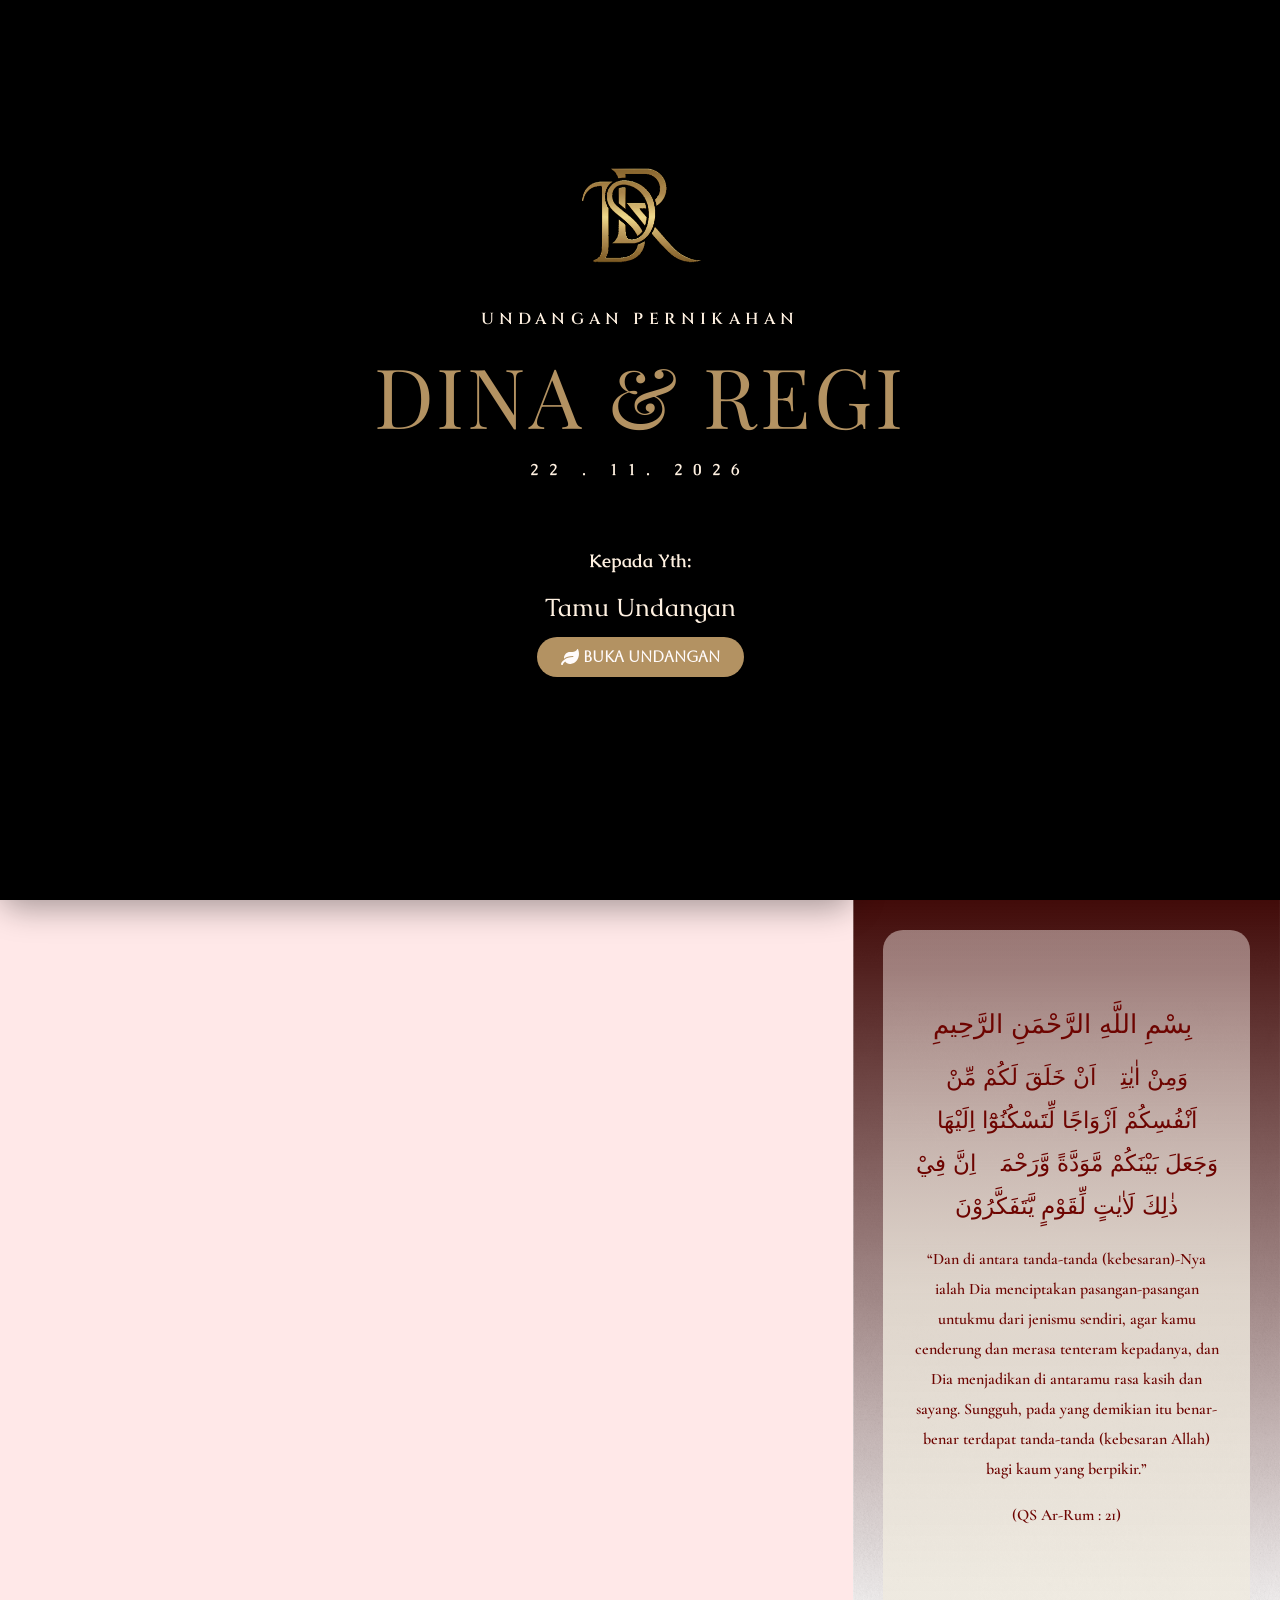
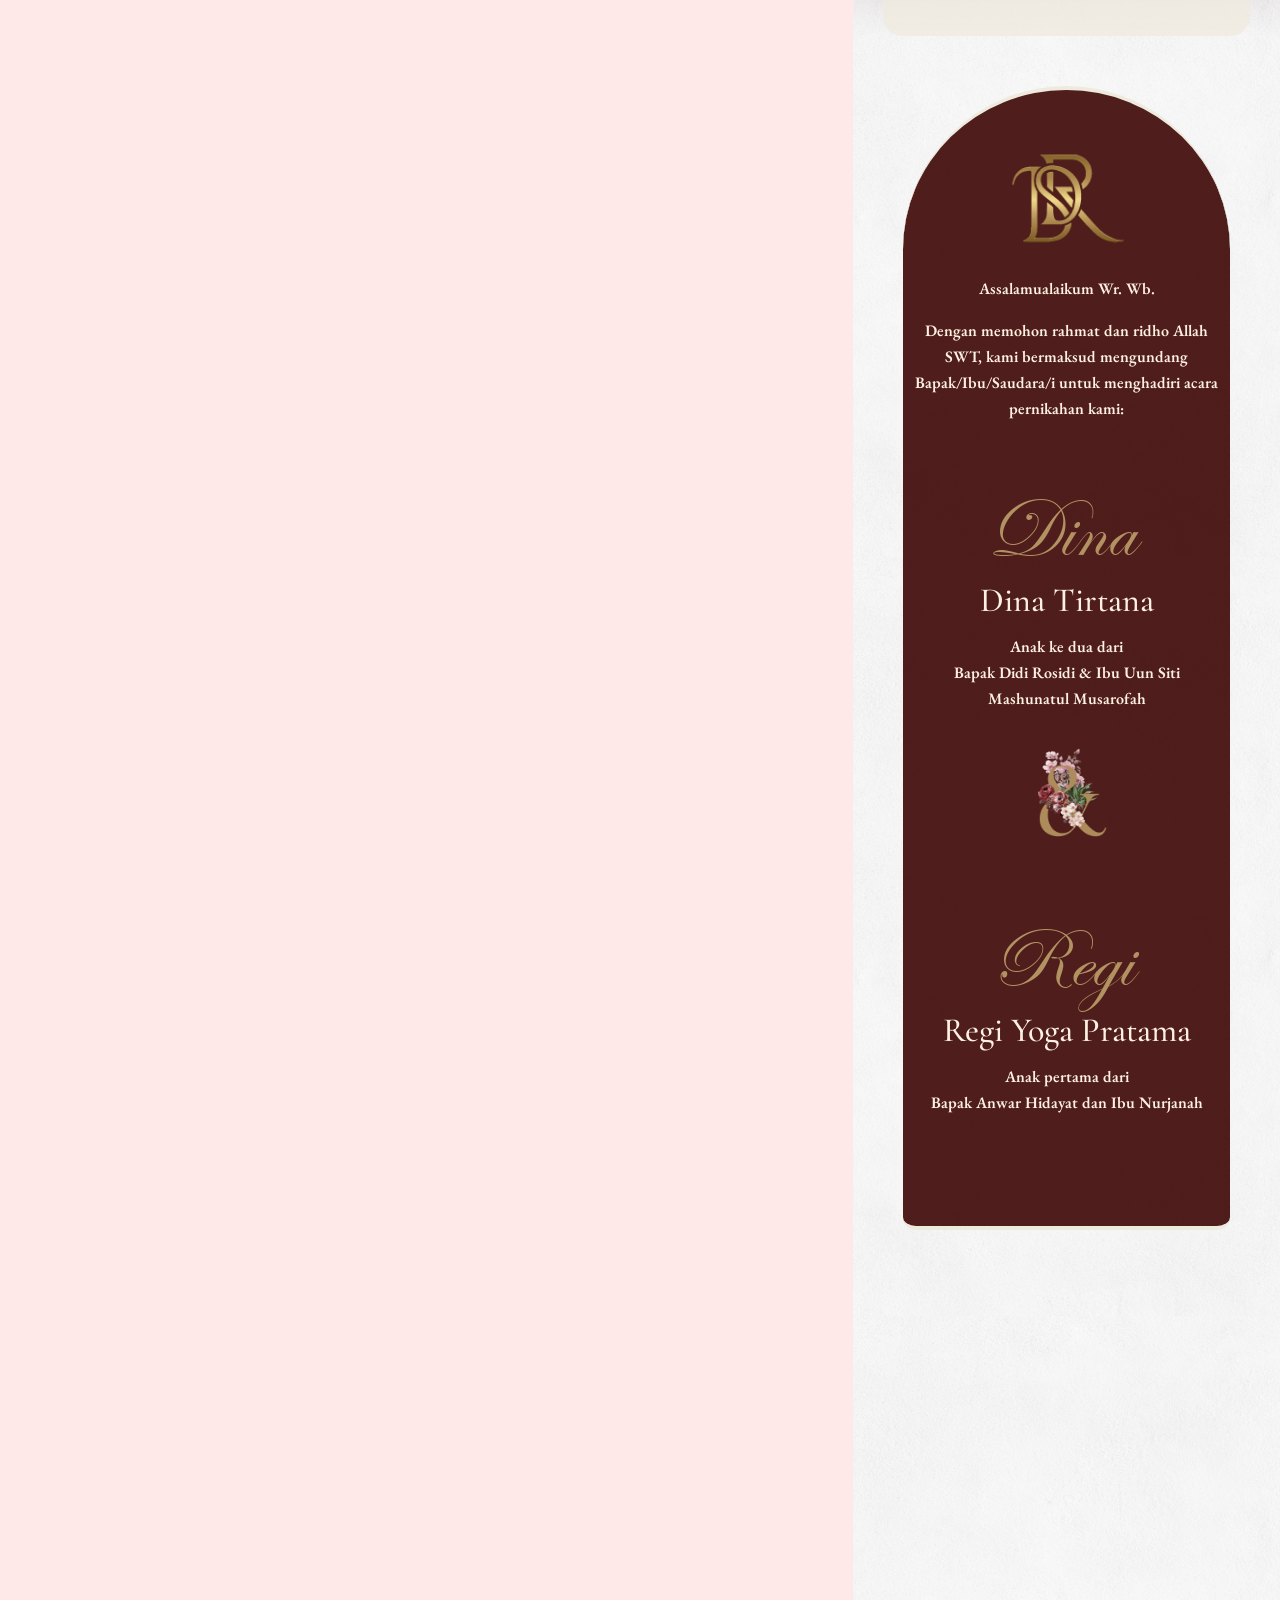
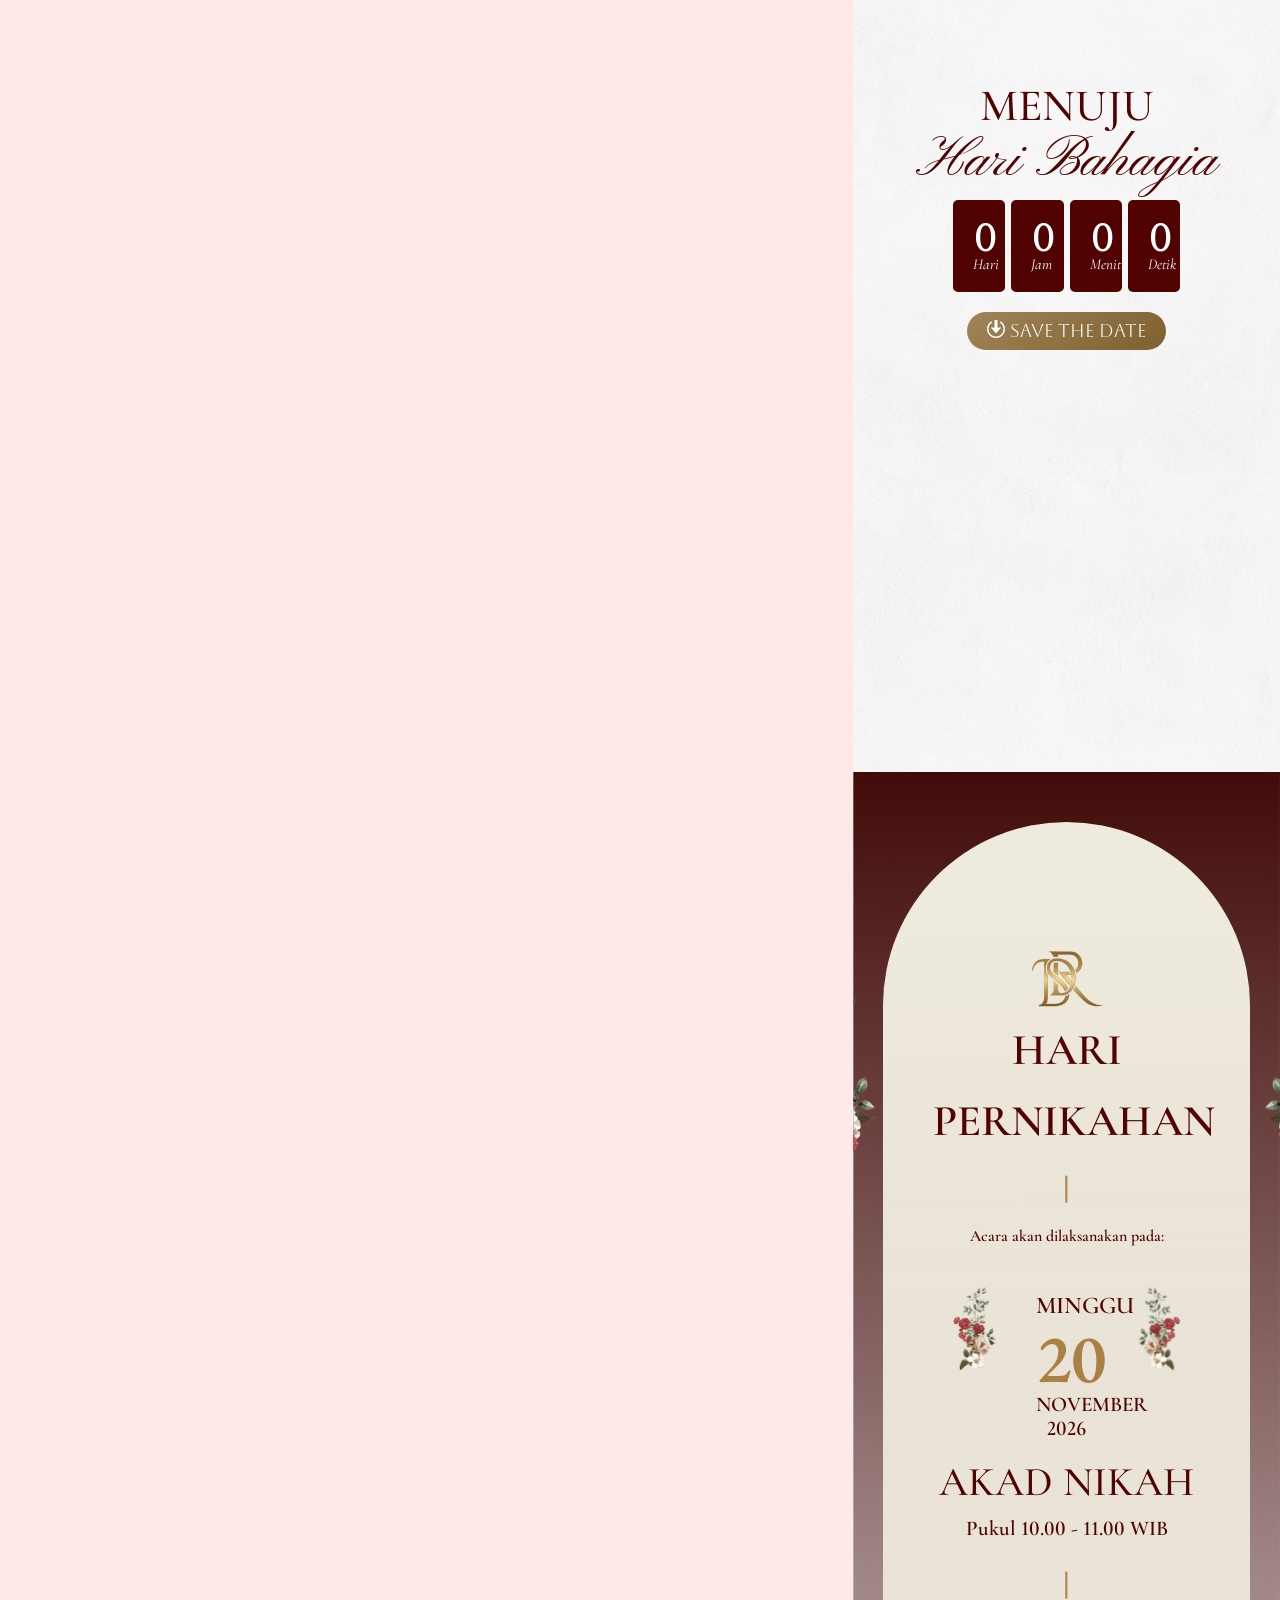
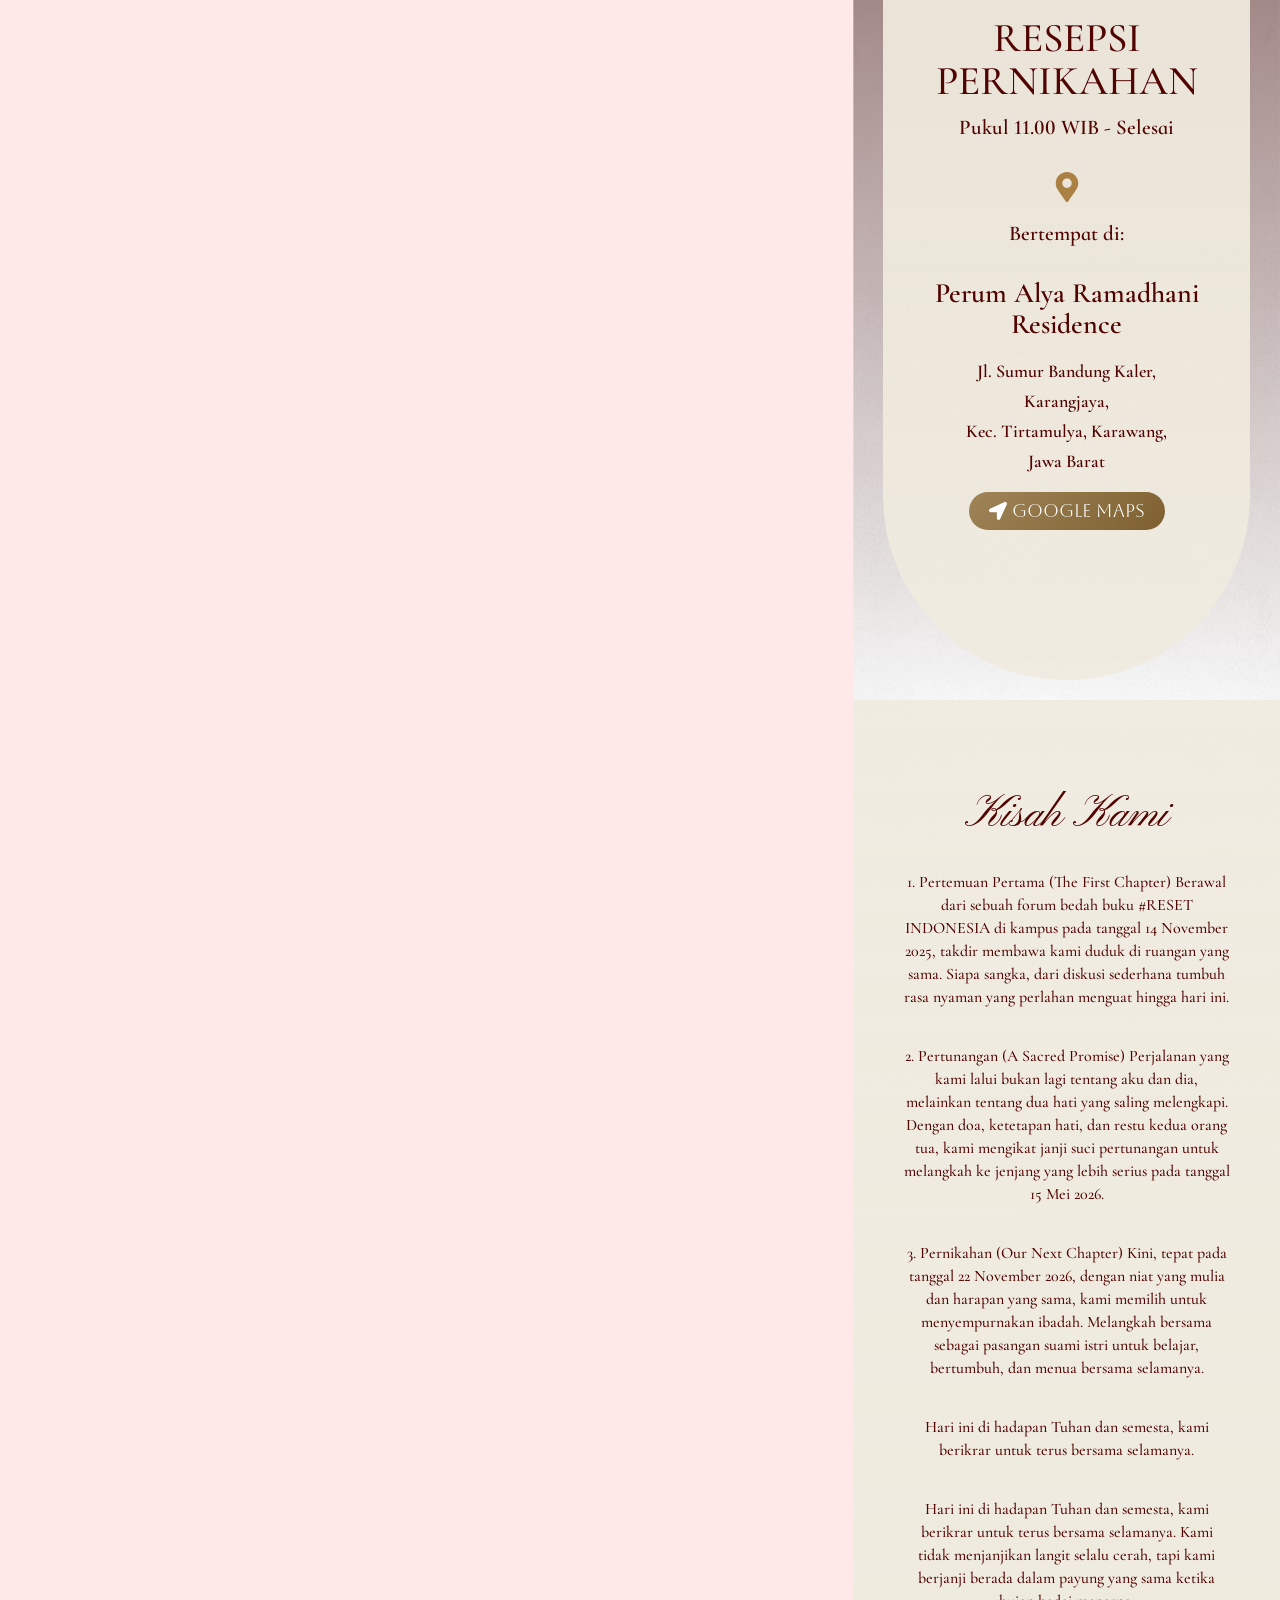
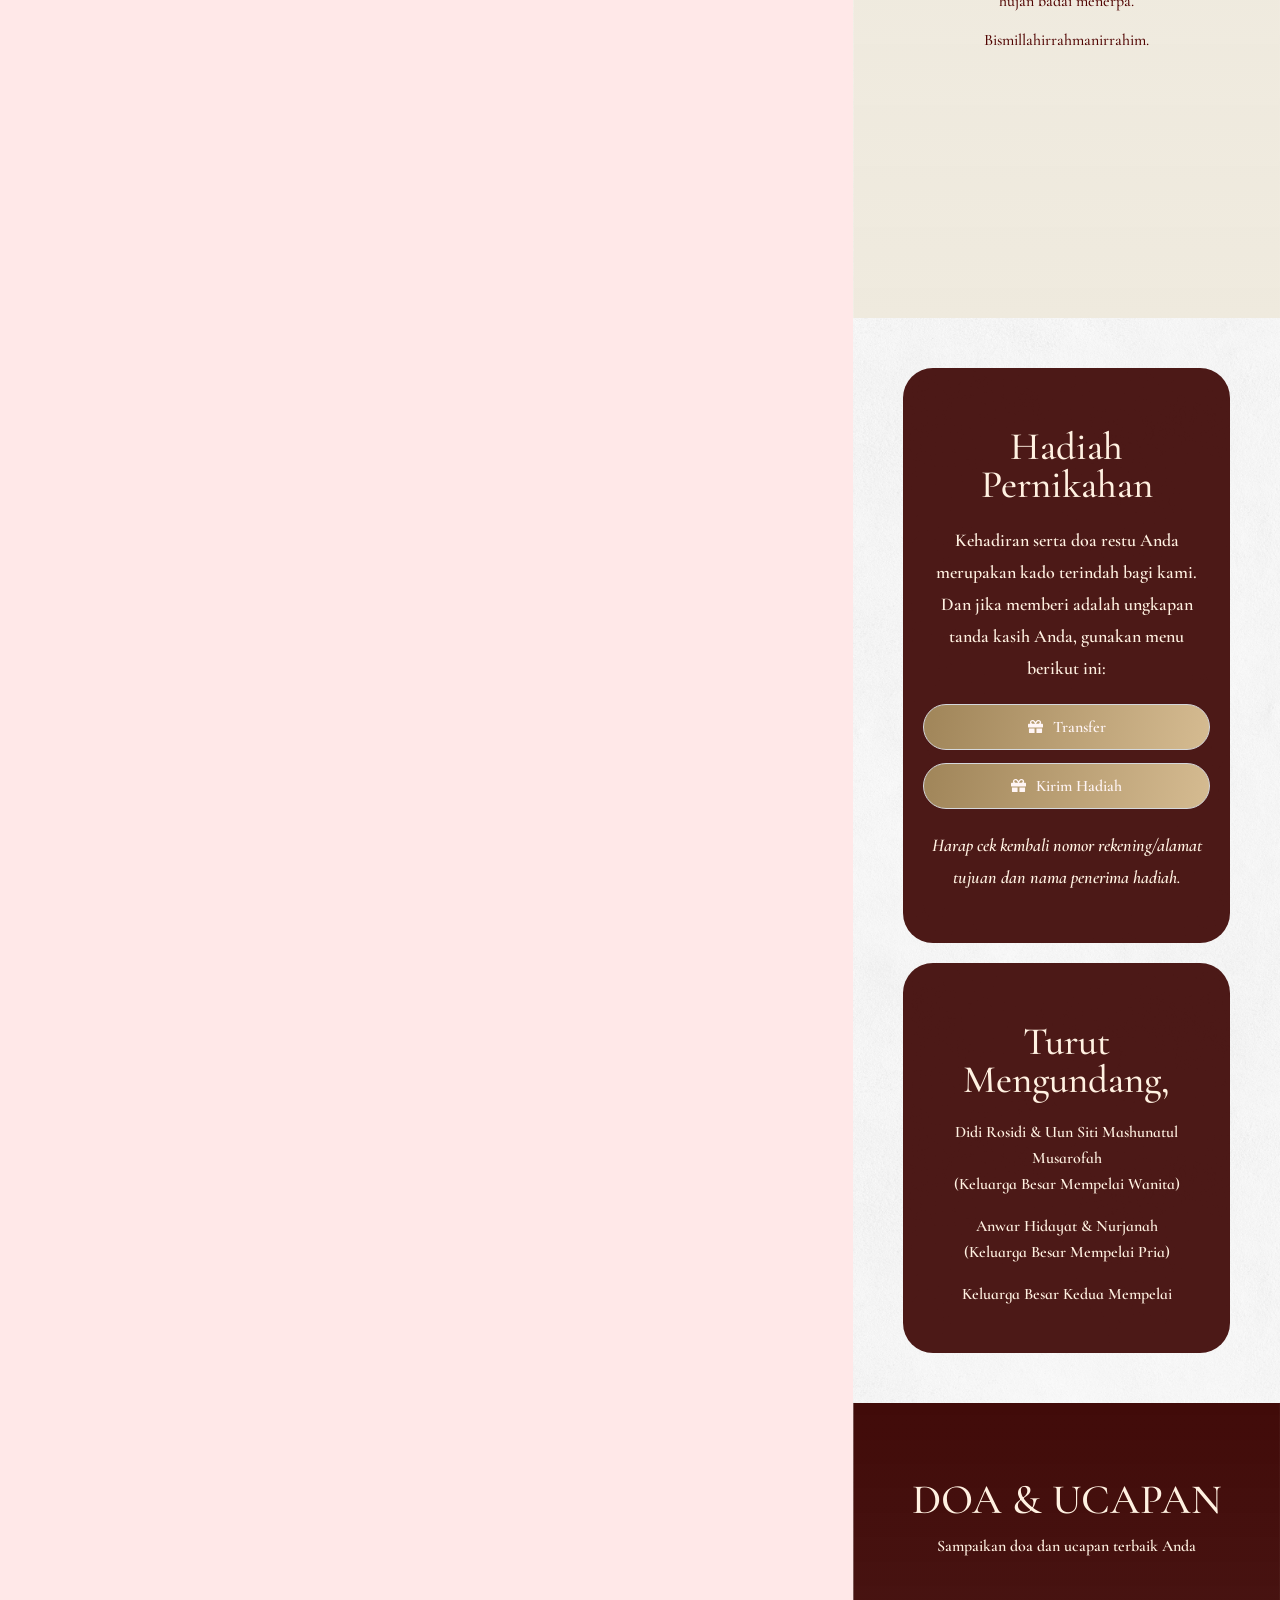
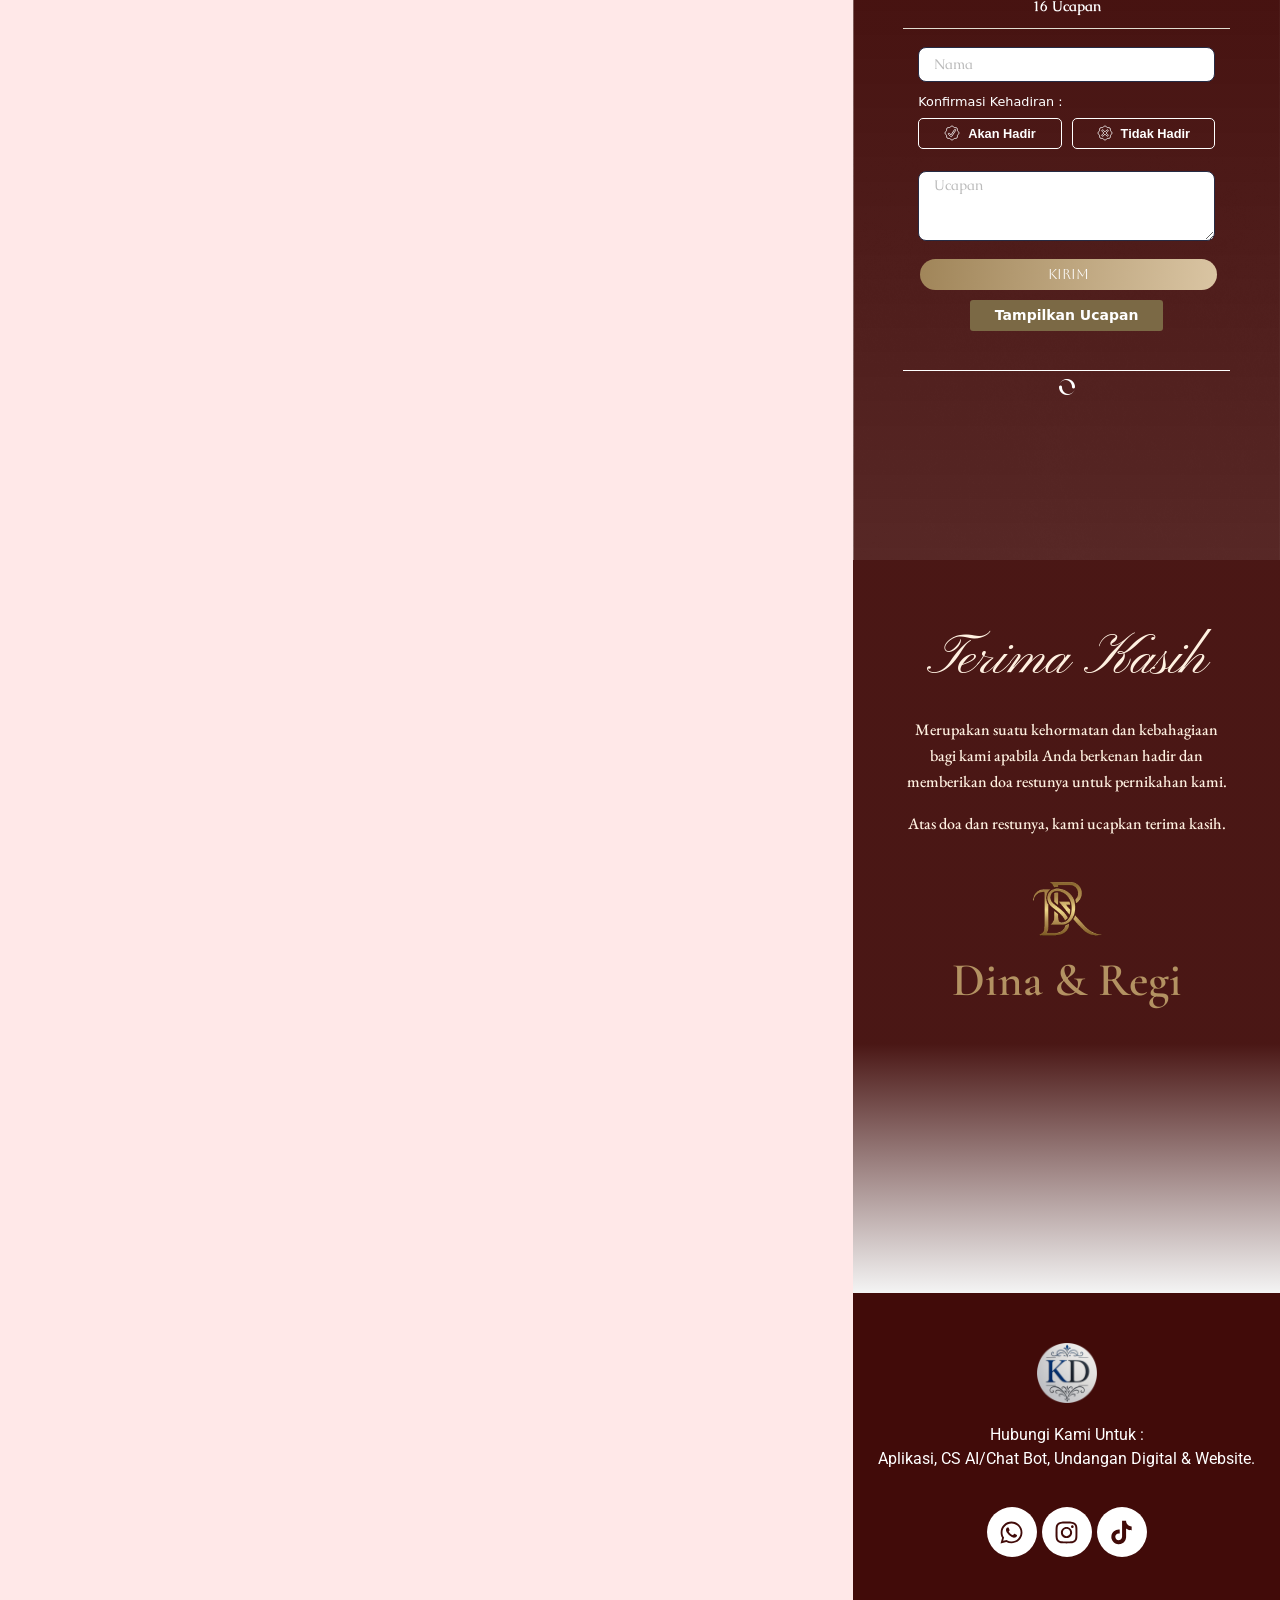
==== commit af00b00f: "Tambah Bapak/Ibu pada nama orangtua catin" ====
--- a/index.html
+++ b/index.html
@@ -19,14 +19,14 @@
     <meta property="og:url" content="https://kirimdigi.github.io/Dina-Regi/" />
     <meta property="og:site_name" content="ourinvidigi.com" />
     <meta property="article:section" content="Motion" />
-    <meta property="og:updated_time" content="2026-03-03T21:01:53+07:00" />
+    <meta property="og:updated_time" content="2026-10-11T12:00:00+07:00" />
     <meta
       property="og:image"
-      content="https://kirimdigi.github.io/Dina-Regi/wp-content/uploads/2026/03/thumbnail-dina-regi.jpg"
+      content="https://kirimdigi.github.io/Dina-Regi/wp-content/uploads/2026/03/thumbnail-dina-regi.jpg?v=2"
     />
     <meta
       property="og:image:secure_url"
-      content="https://kirimdigi.github.io/Dina-Regi/wp-content/uploads/2026/03/thumbnail-dina-regi.jpg"
+      content="https://kirimdigi.github.io/Dina-Regi/wp-content/uploads/2026/03/thumbnail-dina-regi.jpg?v=2"
     />
     <meta property="og:image:width" content="735" />
     <meta property="og:image:height" content="410" />
@@ -37,7 +37,7 @@
     <meta name="twitter:description" content="Minggu, 22 November 2026" />
     <meta
       name="twitter:image"
-      content="https://kirimdigi.github.io/Dina-Regi/wp-content/uploads/2026/03/thumbnail-dina-regi.jpg"
+      content="https://kirimdigi.github.io/Dina-Regi/wp-content/uploads/2026/03/thumbnail-dina-regi.jpg?v=2"
     />
     <meta name="twitter:label1" content="Written by" />
     <meta name="twitter:data1" content="je4buisness@gmail.com" />
@@ -1828,8 +1828,8 @@
                           <p
                             class="elementor-heading-title elementor-size-default"
                           >
-                            Anak ke dua dari<br />Didi Rosidi &amp; Uun Siti
-                            Mashunatul Musarofah
+                            Anak ke dua dari<br />Bapak Didi Rosidi &amp; Ibu
+                            Uun Siti Mashunatul Musarofah
                           </p>
                         </div>
                       </div>
@@ -1950,7 +1950,8 @@
                           <p
                             class="elementor-heading-title elementor-size-default"
                           >
-                            Anak pertama dari<br />Anwar Hidayat dan Nurjanah
+                            Anak pertama dari<br />Bapak Anwar Hidayat dan Ibu
+                            Nurjanah
                           </p>
                         </div>
                       </div>
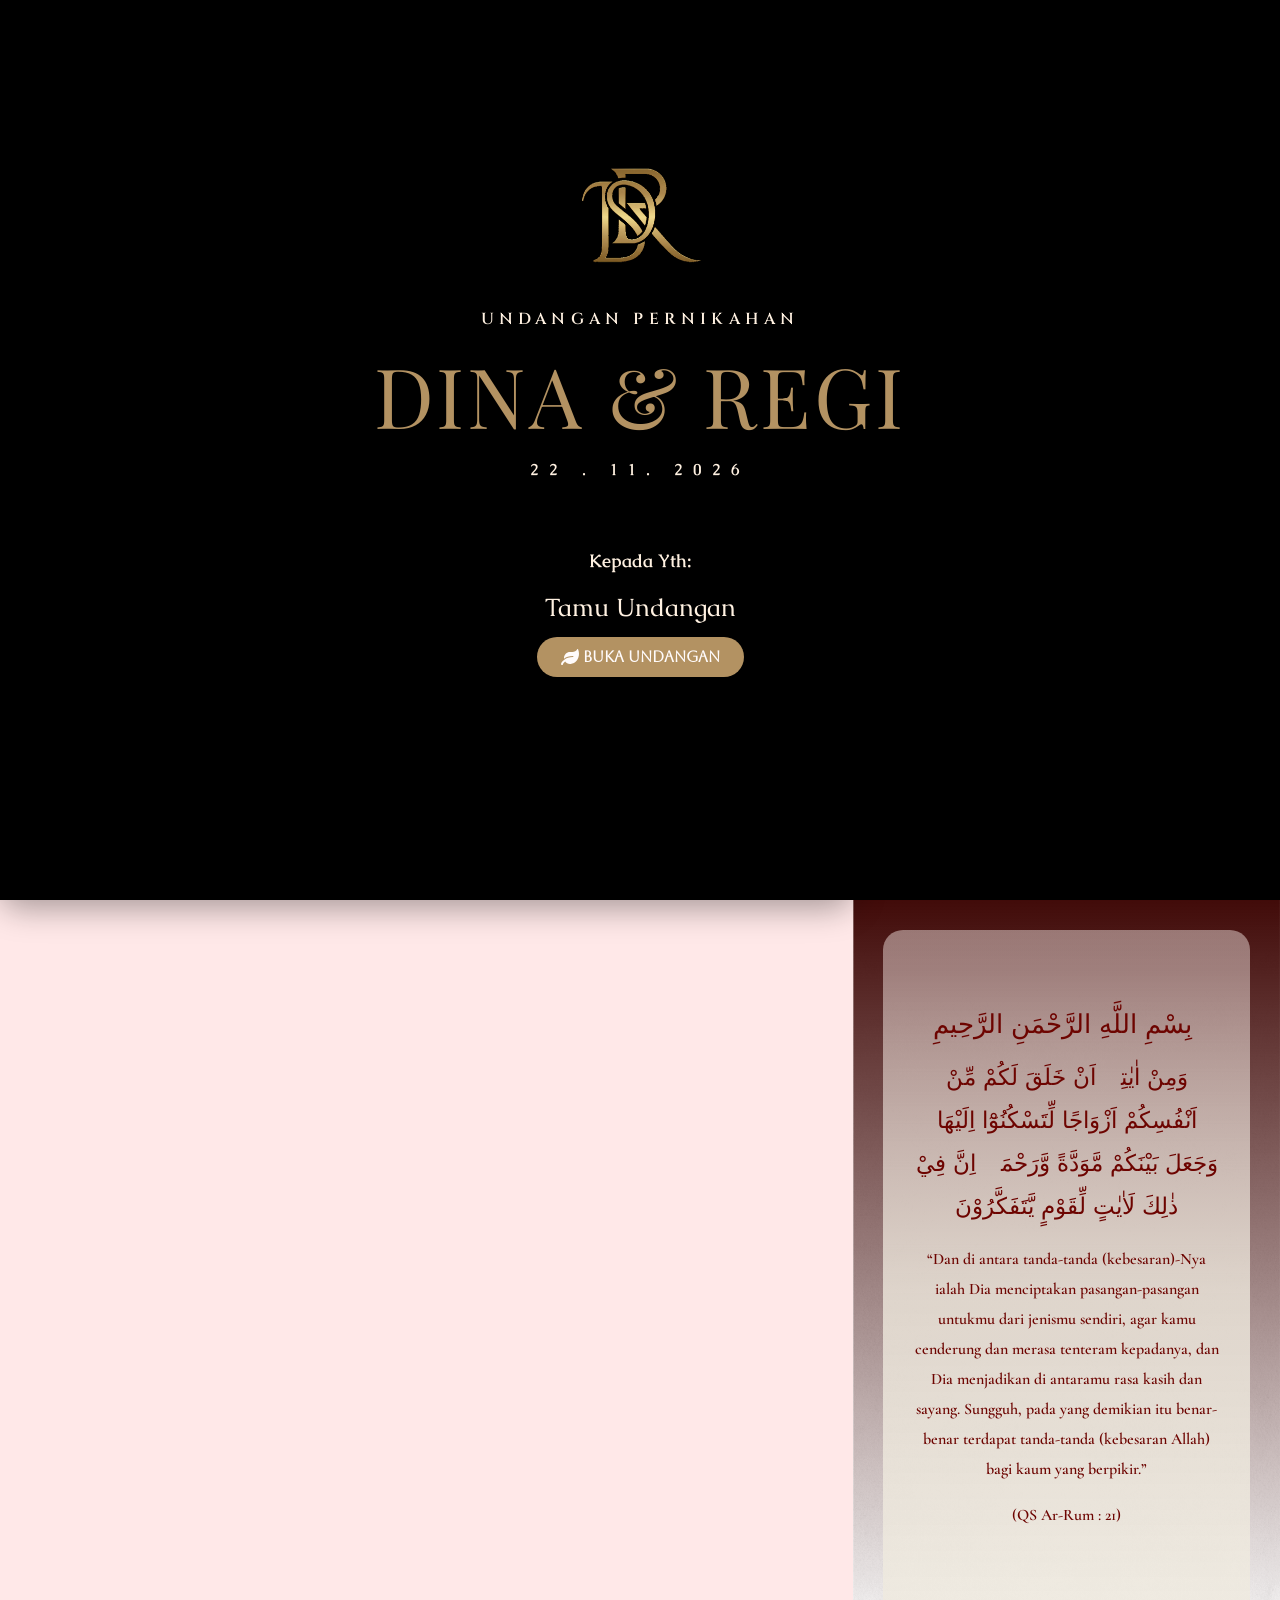
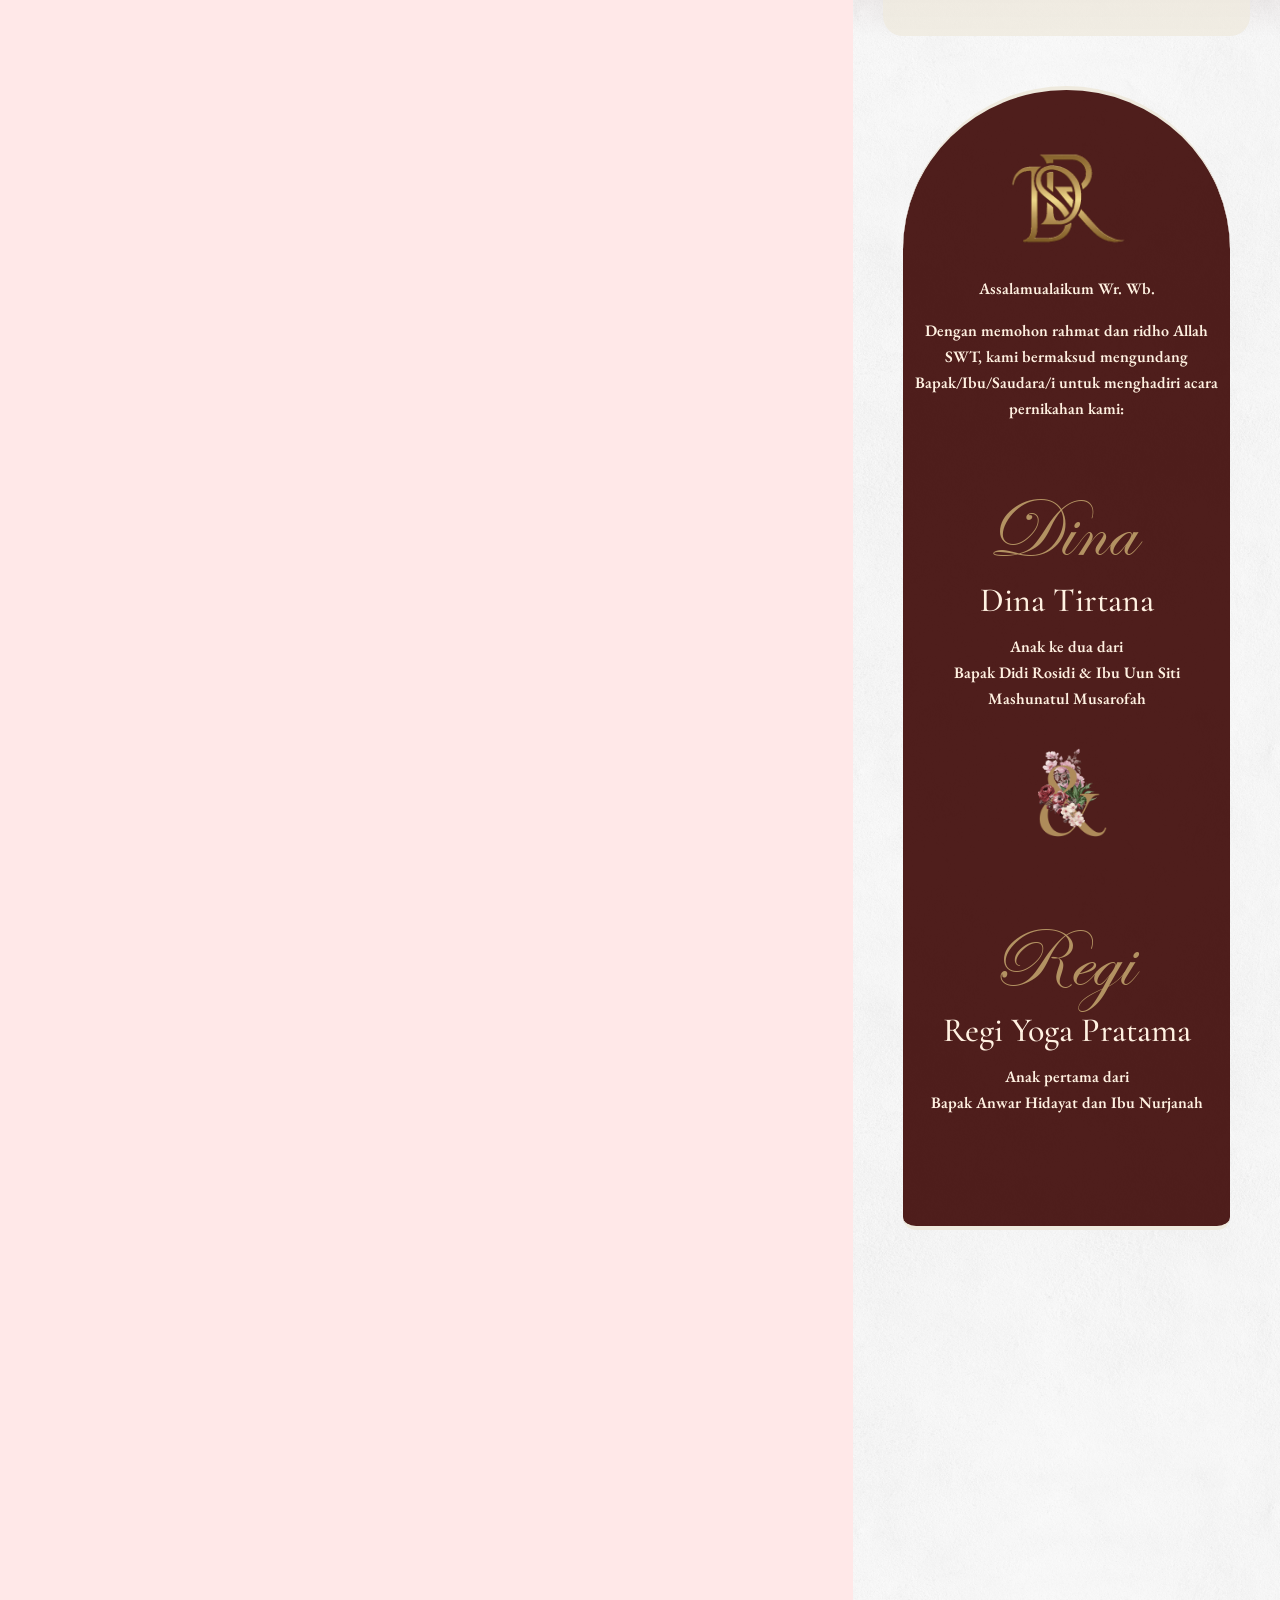
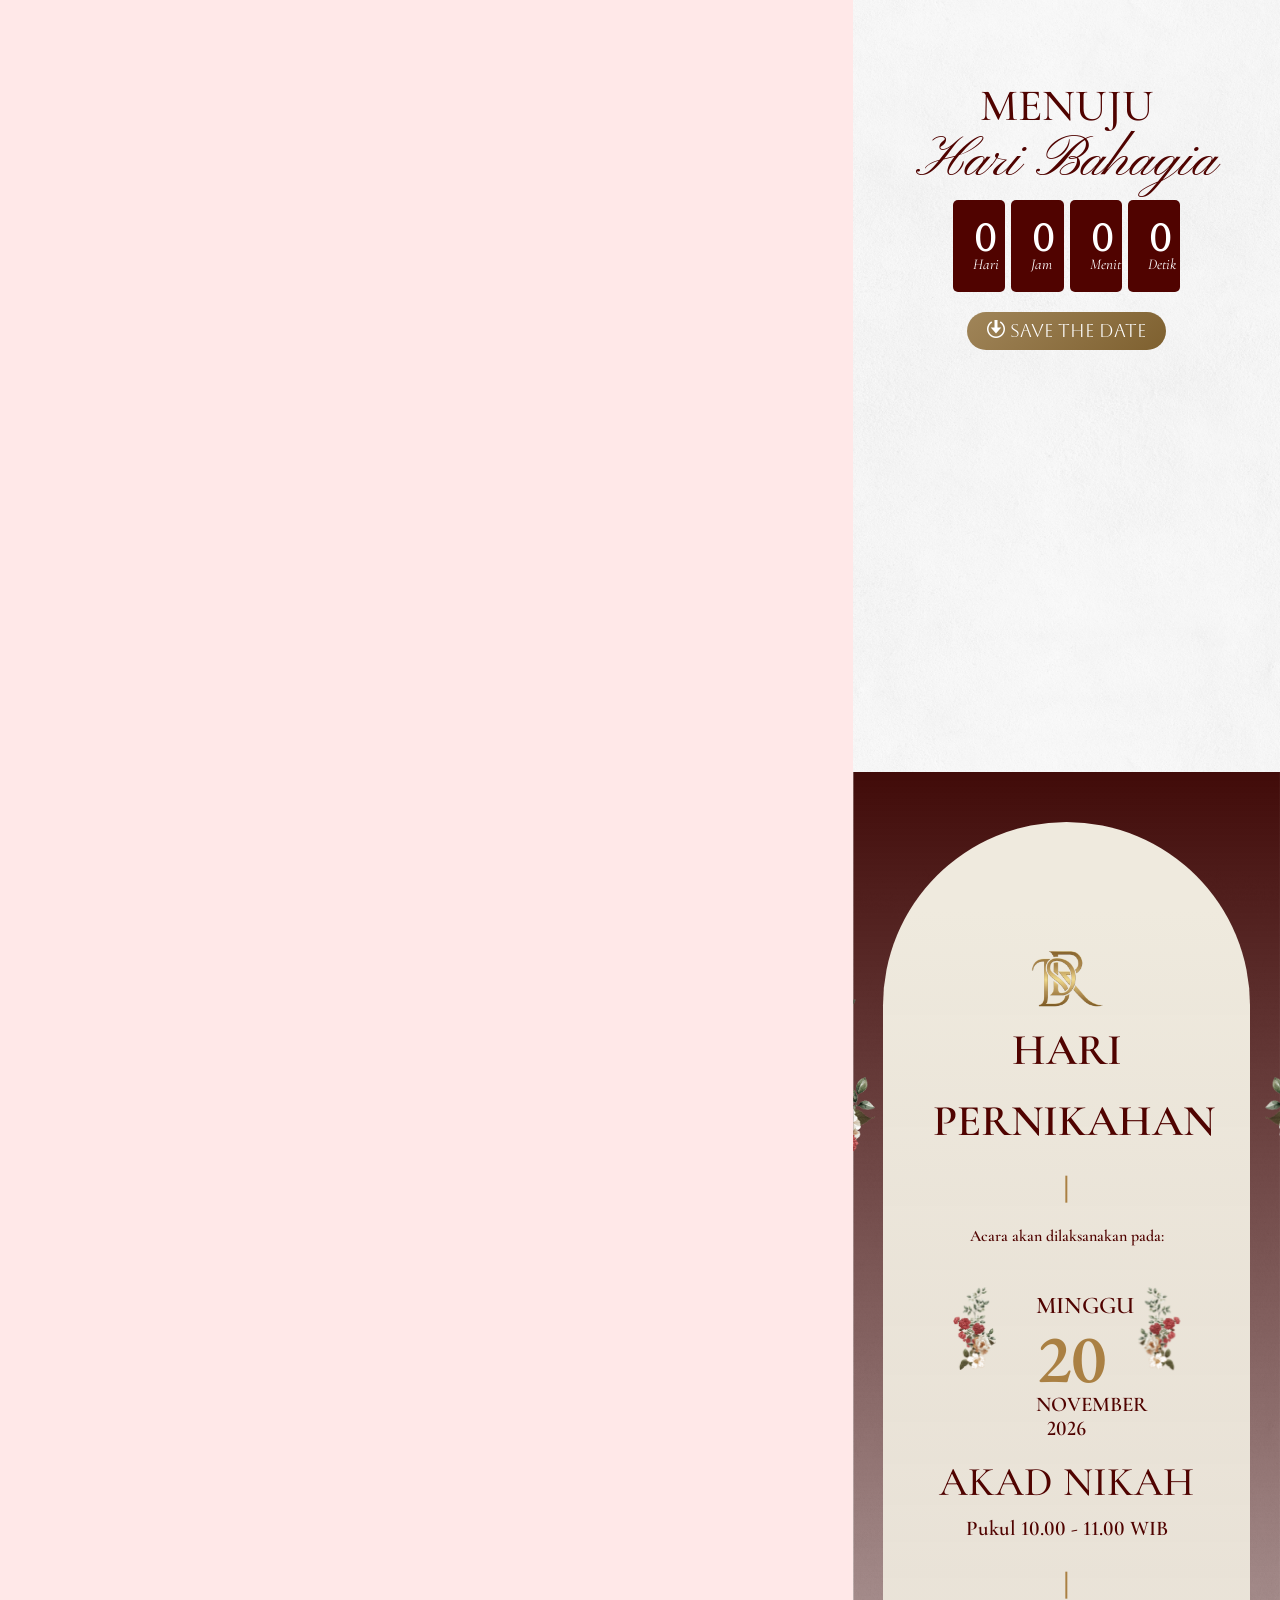
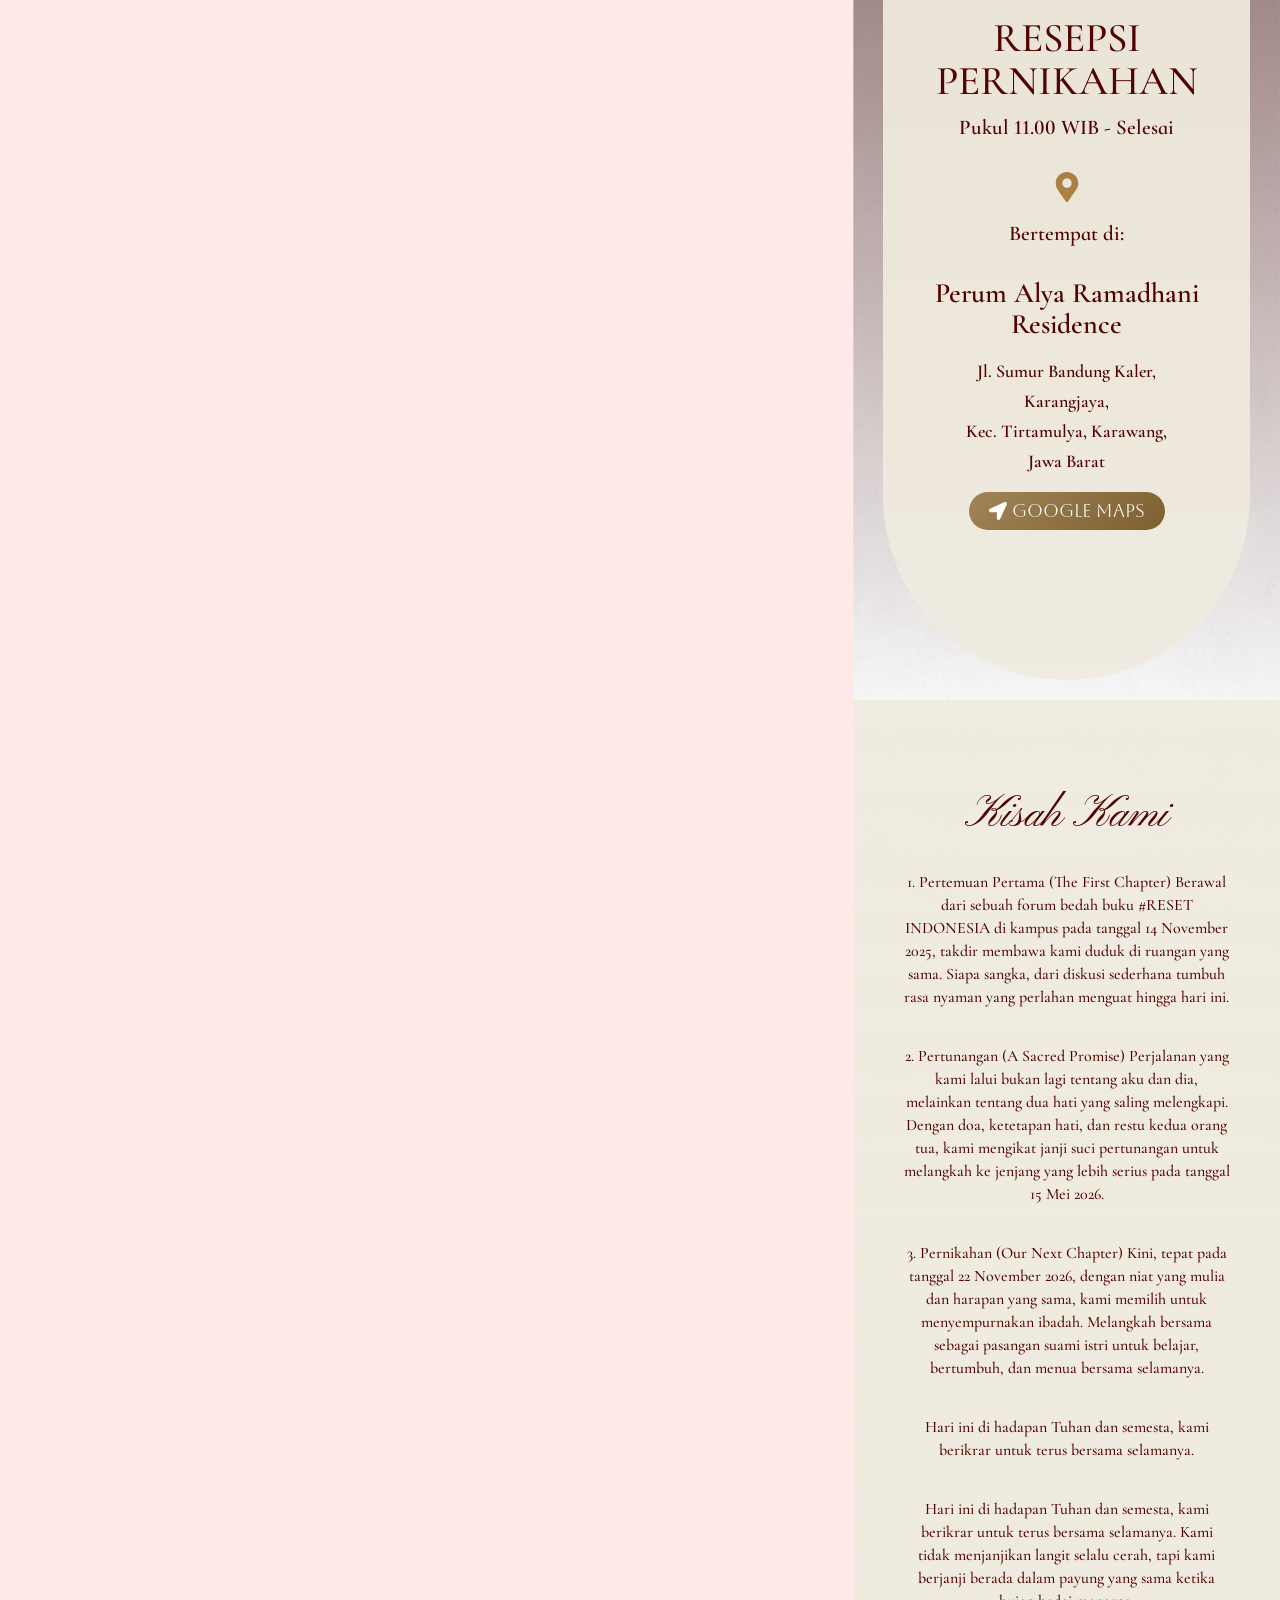
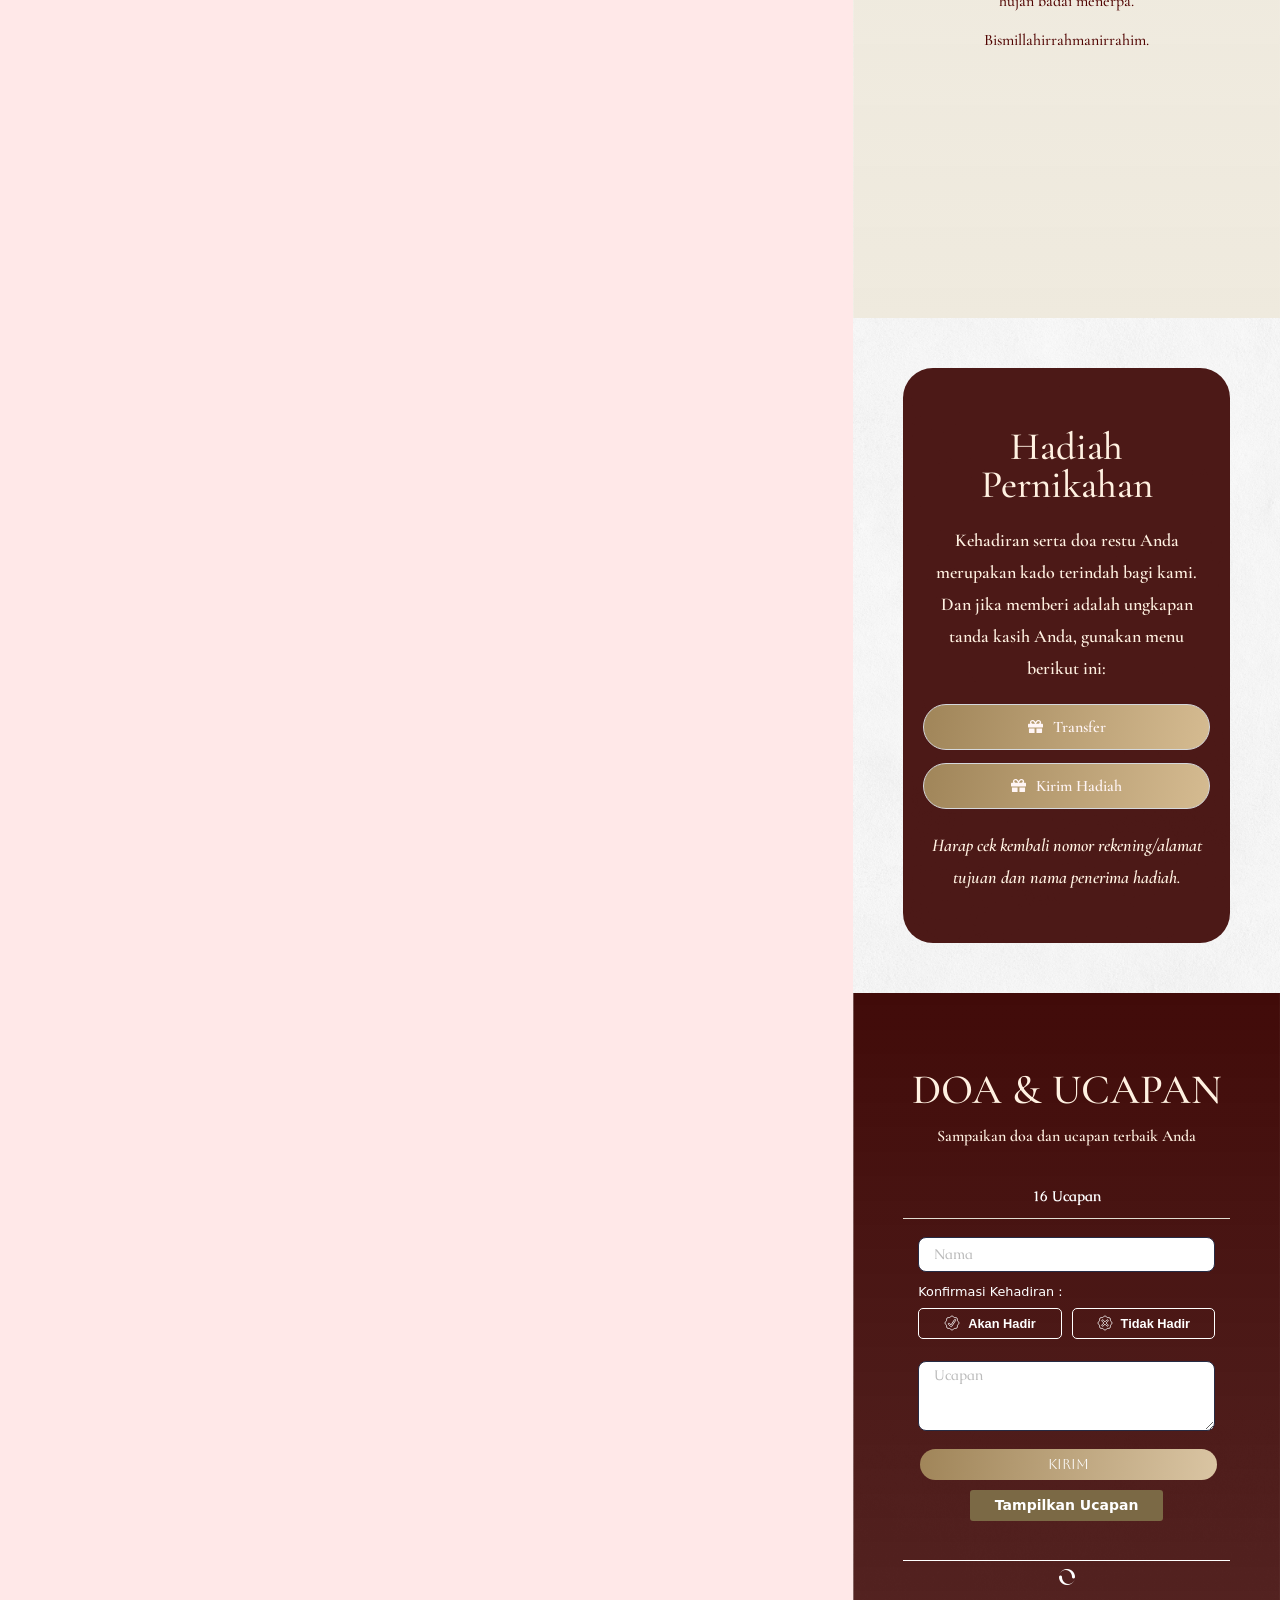
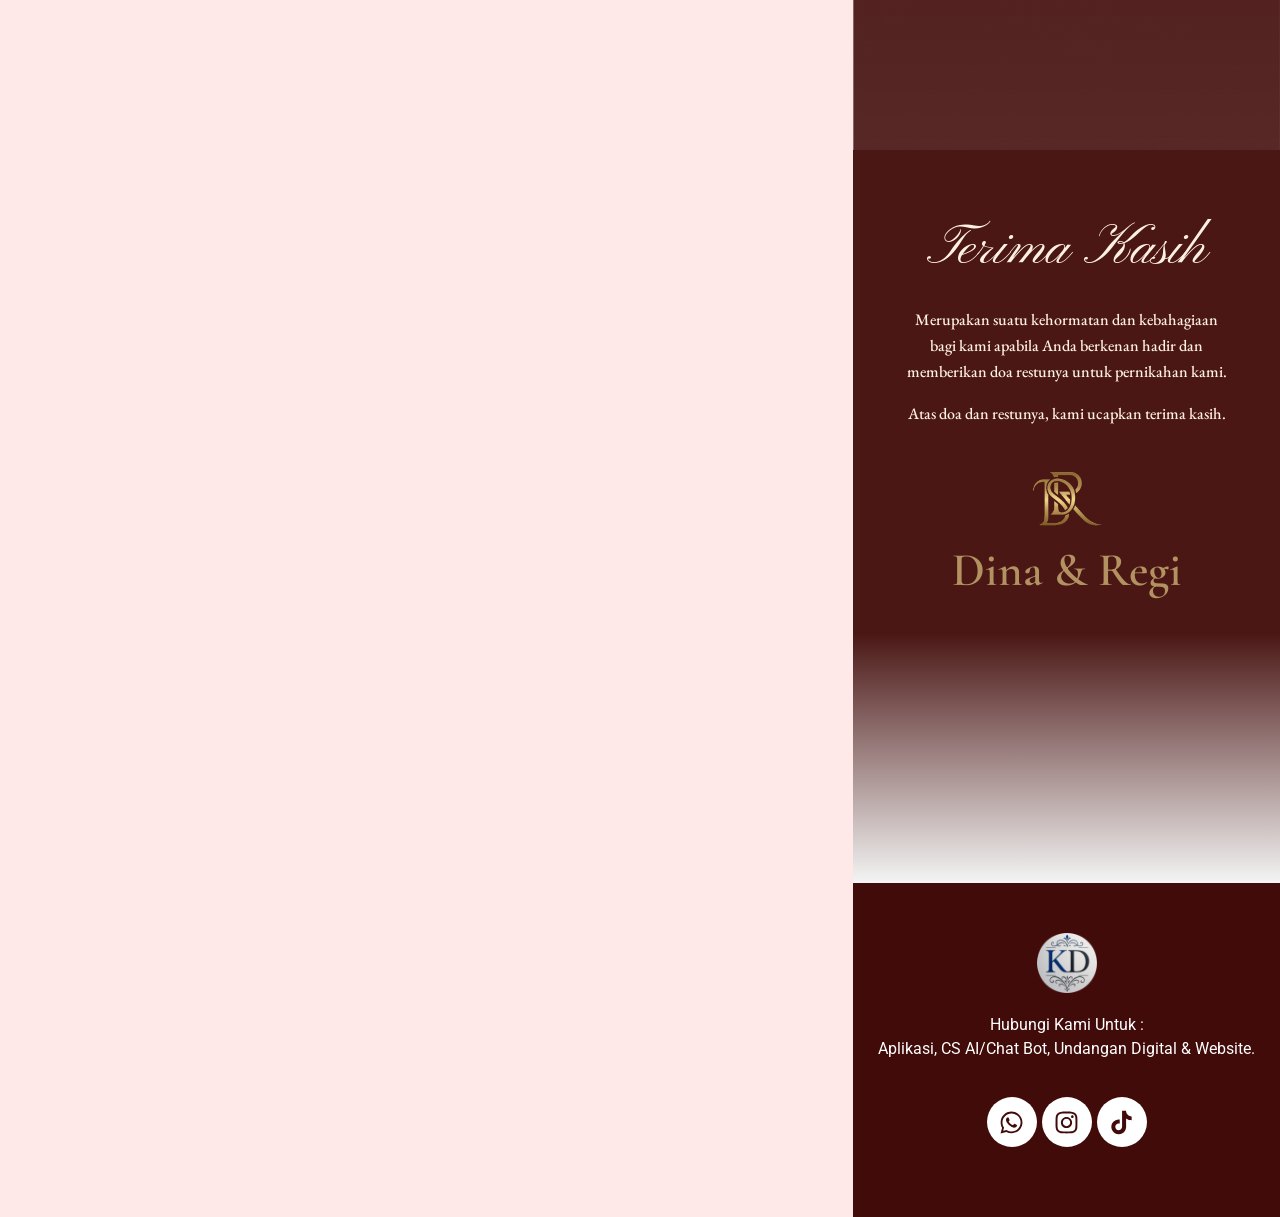
==== commit 177ed608: "Hapus section Turut Mengundang" ====
--- a/index.html
+++ b/index.html
@@ -3534,46 +3534,7 @@
                       </div>
                     </div>
                   </div>
-                  <div
-                    class="elementor-element elementor-element-1a8a07ba e-con-full e-flex e-con e-child"
-                    data-id="1a8a07ba"
-                    data-element_type="container"
-                    data-settings='{"background_background":"classic"}'
-                  >
-                    <div
-                      class="elementor-element elementor-element-a3e9167 jltma-glass-effect-no elementor-widget elementor-widget-heading"
-                      data-id="a3e9167"
-                      data-element_type="widget"
-                      data-settings='{"_animation_mobile":"zoomIn"}'
-                      data-widget_type="heading.default"
-                    >
-                      <div class="elementor-widget-container">
-                        <p
-                          class="elementor-heading-title elementor-size-default"
-                        >
-                          Turut Mengundang,
-                        </p>
-                      </div>
-                    </div>
-                    <div
-                      class="elementor-element elementor-element-d532e29 jltma-glass-effect-no elementor-widget elementor-widget-text-editor"
-                      data-id="d532e29"
-                      data-element_type="widget"
-                      data-widget_type="text-editor.default"
-                    >
-                      <div class="elementor-widget-container">
-                        <p>
-                          Didi Rosidi &amp; Uun Siti Mashunatul Musarofah<br />(Keluarga
-                          Besar Mempelai Wanita)
-                        </p>
-                        <p>
-                          Anwar Hidayat &amp; Nurjanah<br />(Keluarga Besar
-                          Mempelai Pria)
-                        </p>
-                        <p>Keluarga Besar Kedua Mempelai</p>
-                      </div>
-                    </div>
-                  </div>
+                  <!-- Section Turut Mengundang dihapus -->
                   <div
                     class="elementor-element elementor-element-37e0aaa1 e-con-full elementor-hidden-desktop elementor-hidden-tablet elementor-hidden-mobile e-flex e-con e-child"
                     data-id="37e0aaa1"
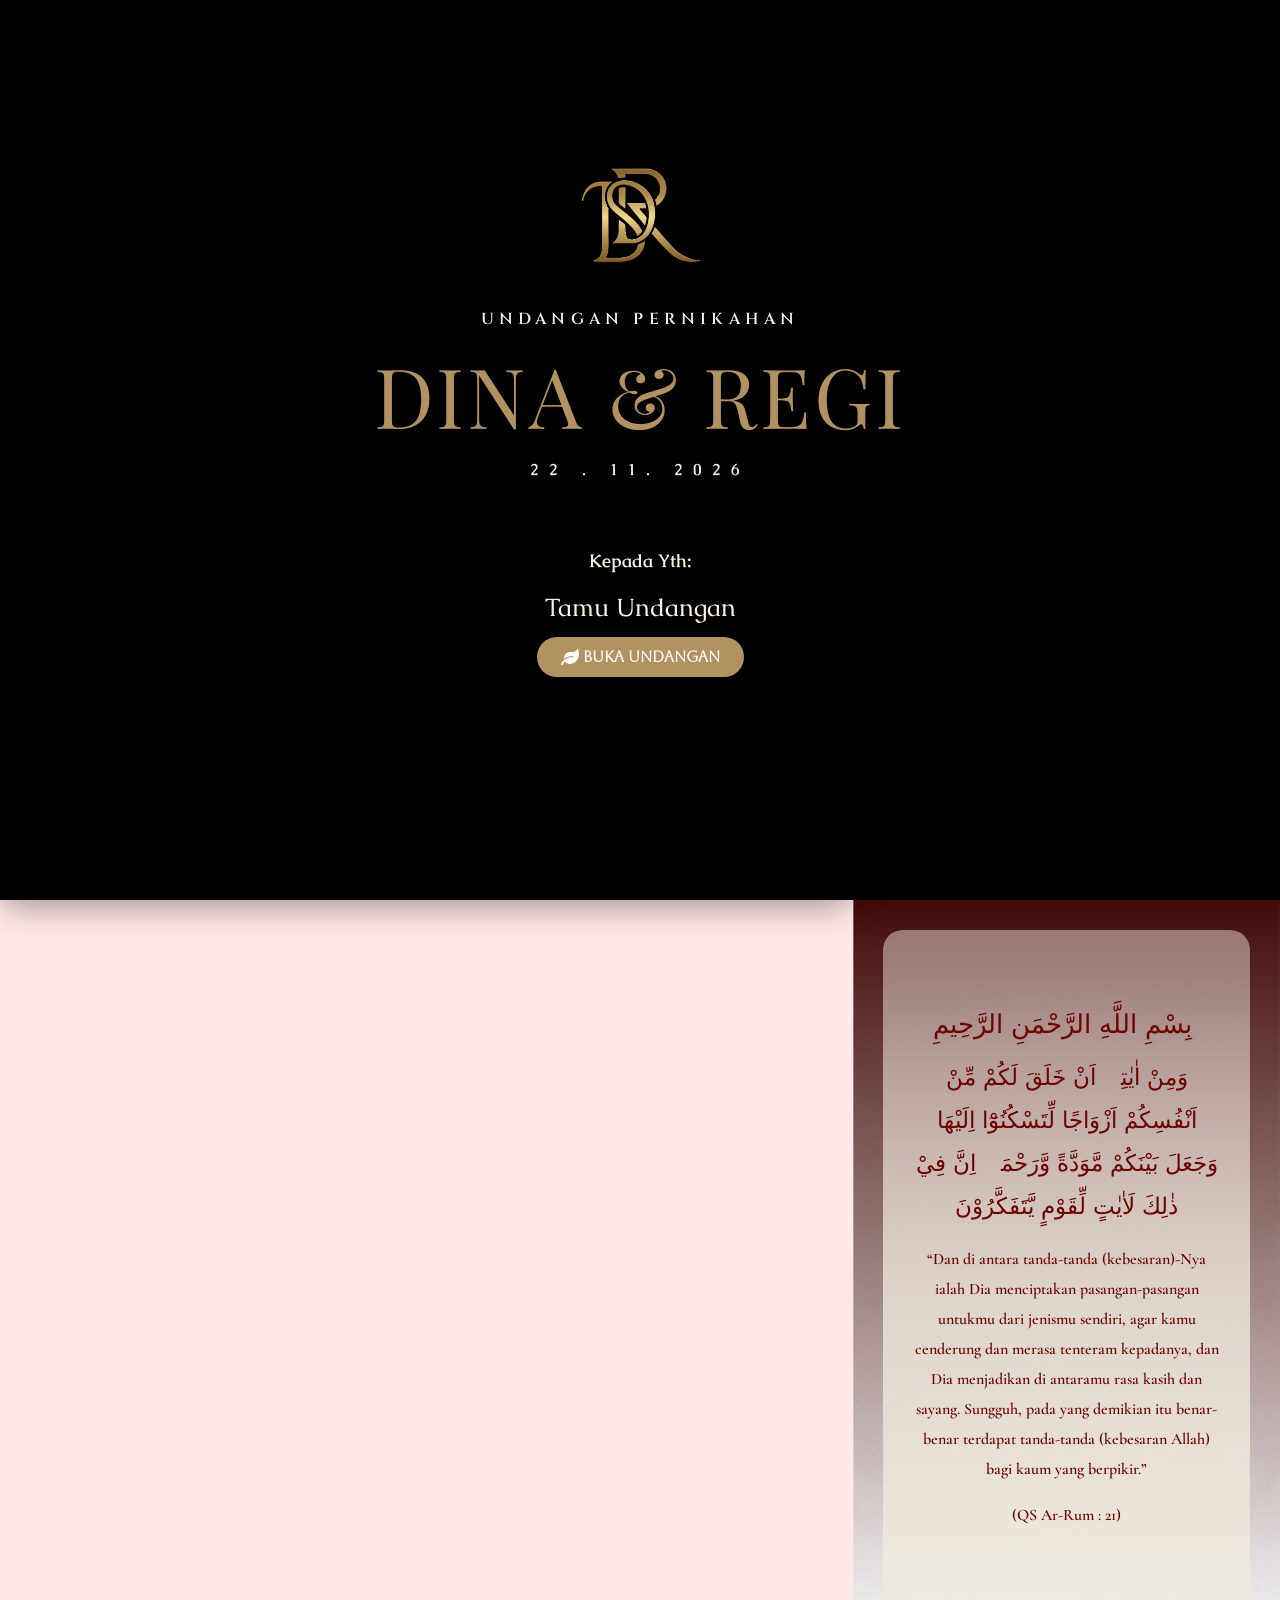
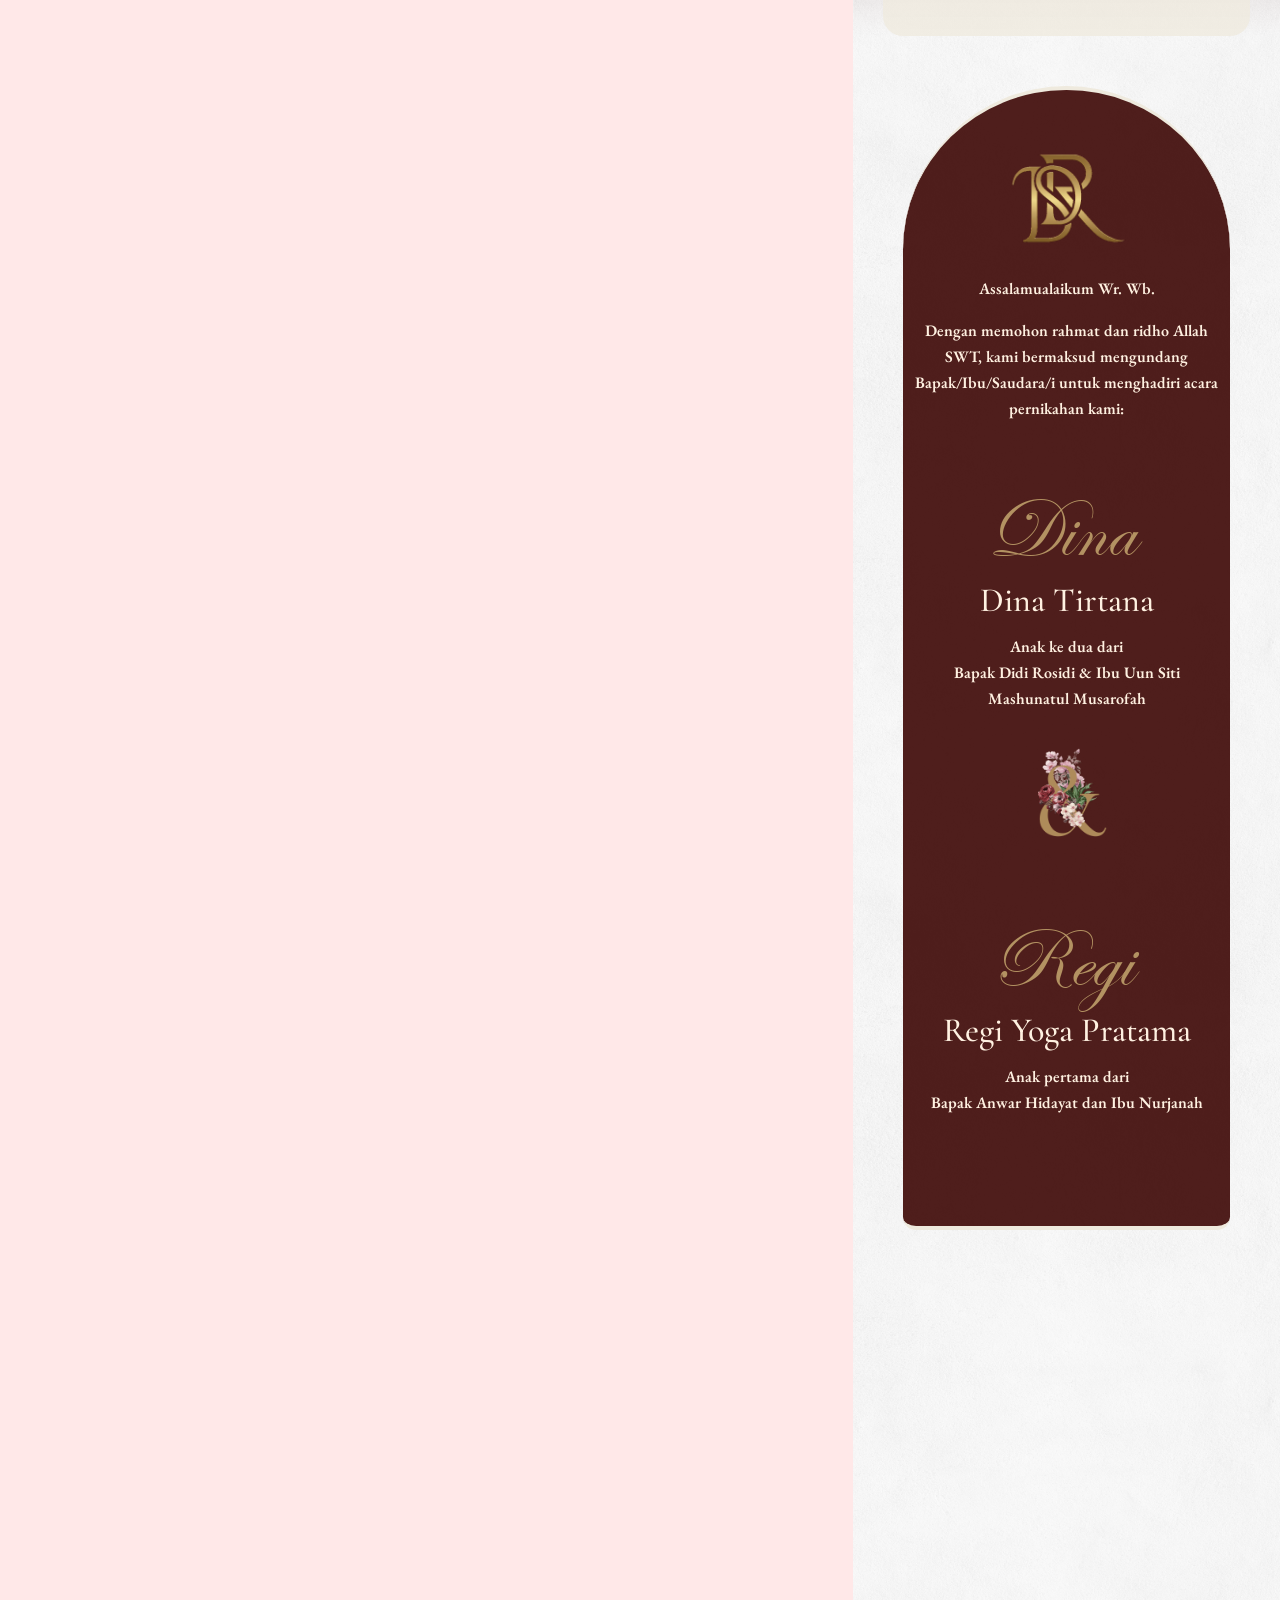
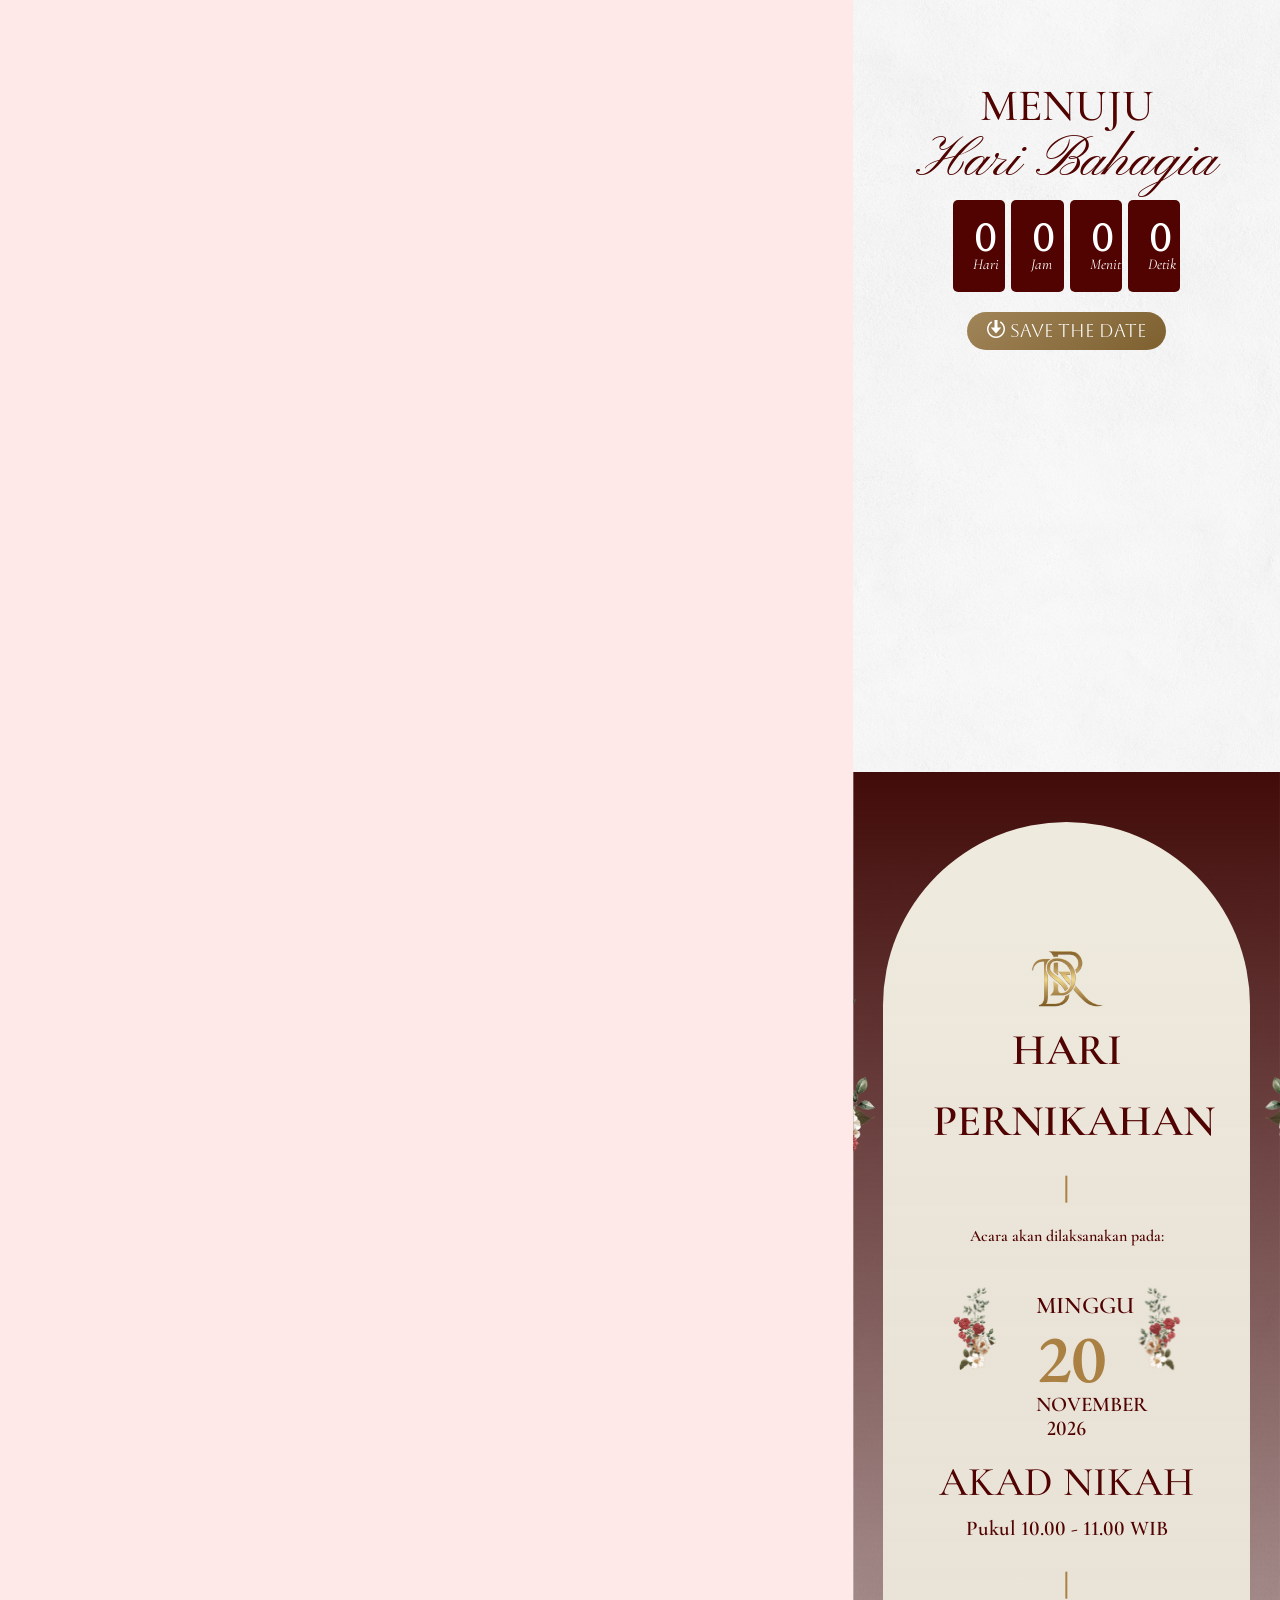
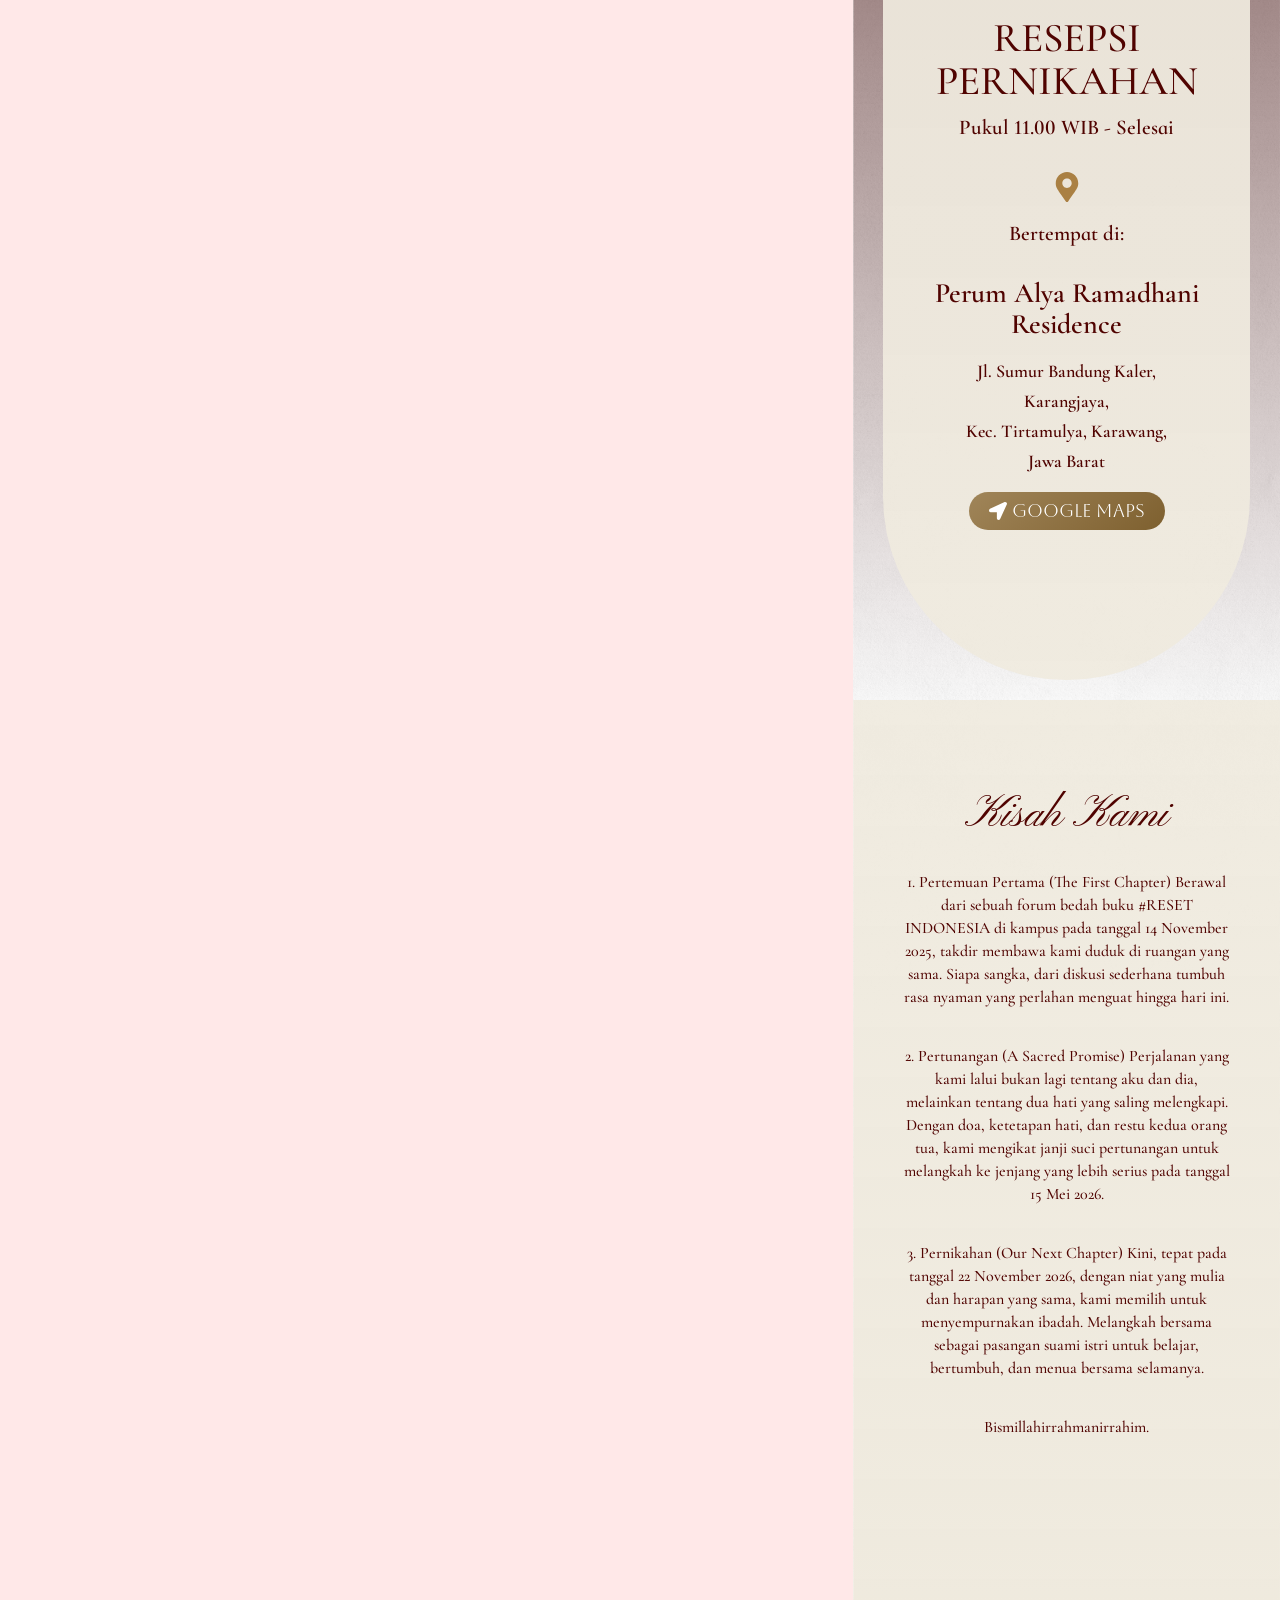
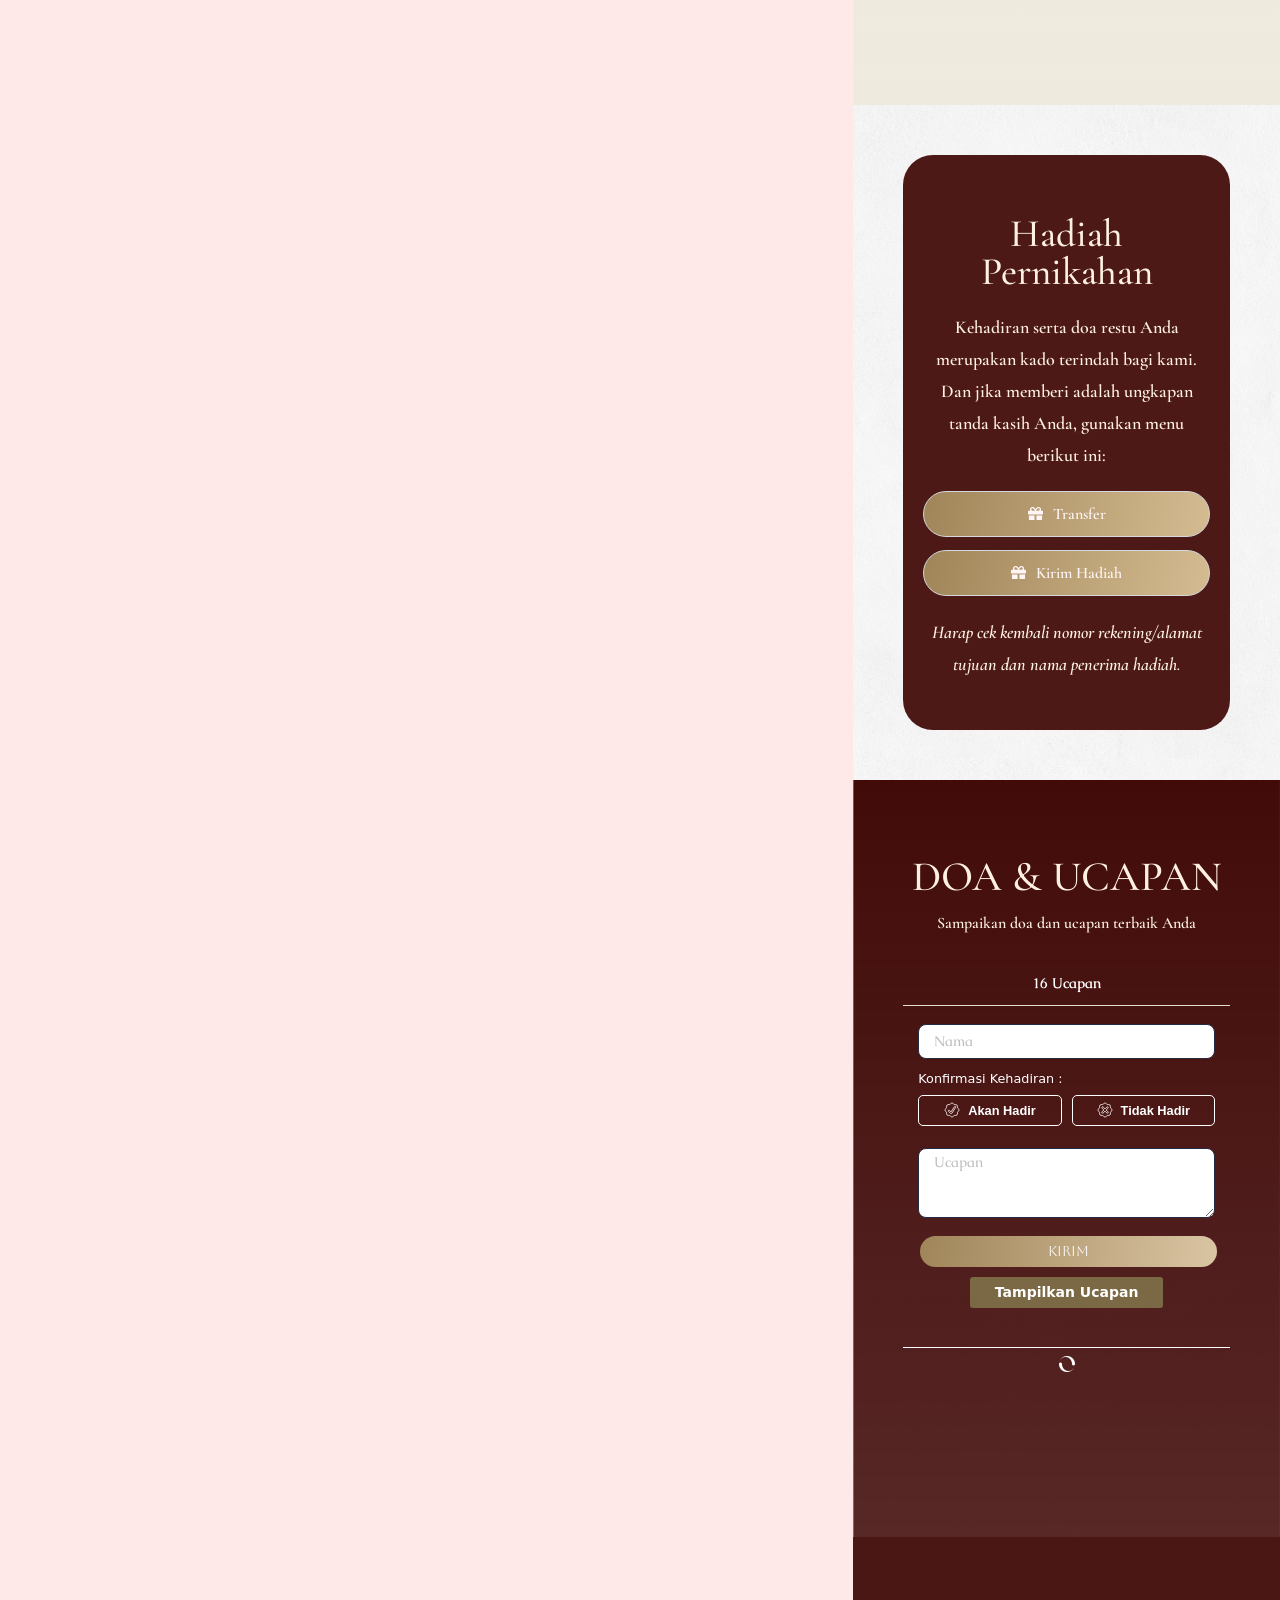
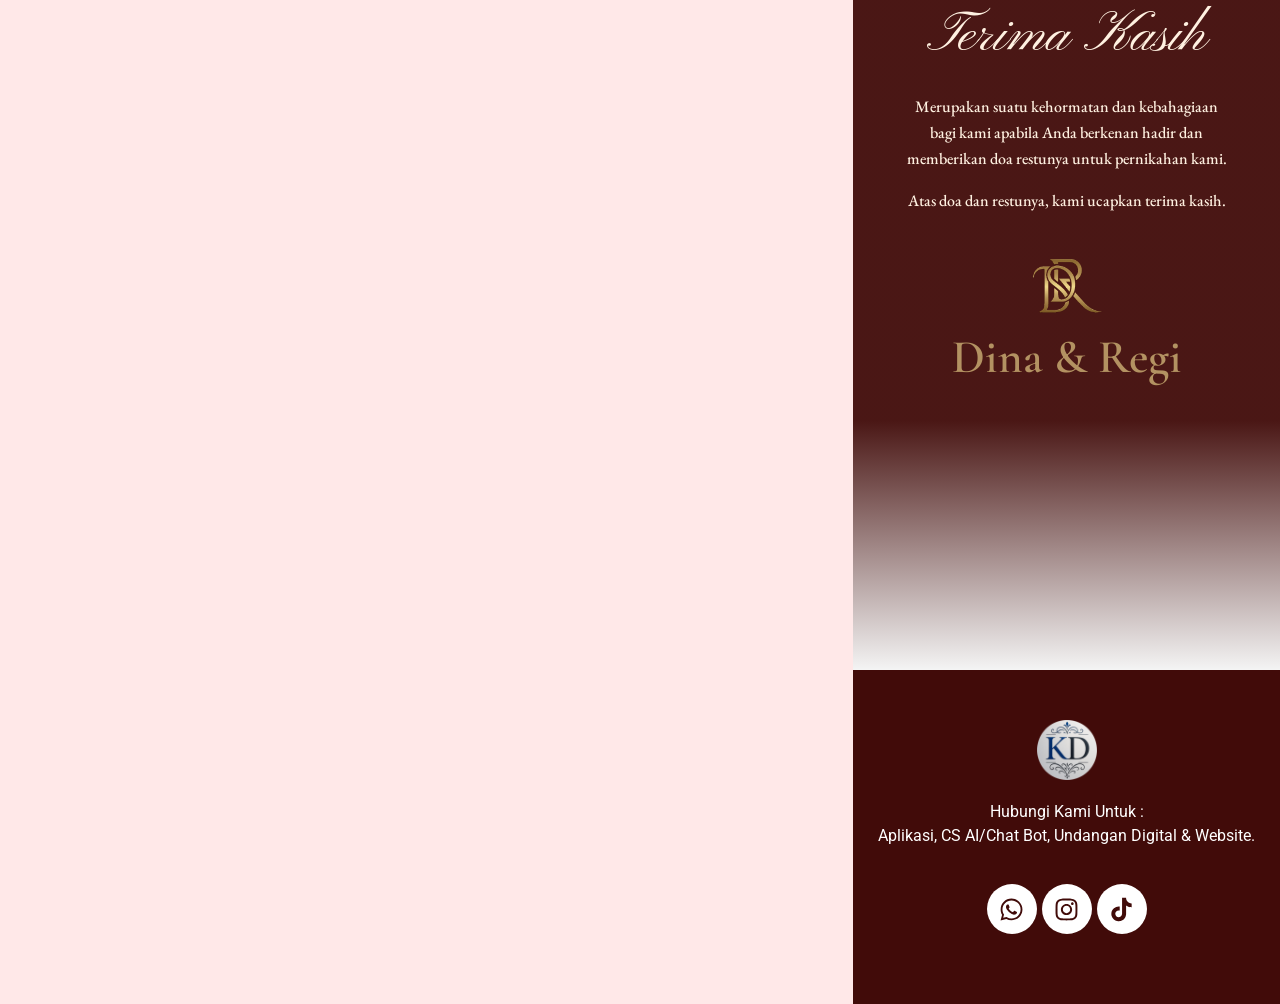
==== commit 07f5036c: "Hapus dua teks ikrar di section Kisah Kami" ====
--- a/index.html
+++ b/index.html
@@ -2904,20 +2904,7 @@
                         </p>
                       </div>
                     </div>
-                    <div
-                      class="elementor-element elementor-element-55dd5d86 jltma-glass-effect-no elementor-invisible elementor-widget elementor-widget-text-editor"
-                      data-id="55dd5d86"
-                      data-element_type="widget"
-                      data-settings='{"_animation":"fadeInUp","_animation_delay":300}'
-                      data-widget_type="text-editor.default"
-                    >
-                      <div class="elementor-widget-container">
-                        <p>
-                          Hari ini di hadapan Tuhan dan semesta, kami berikrar
-                          untuk terus bersama selamanya.
-                        </p>
-                      </div>
-                    </div>
+                    <!-- Teks ikrar 1 dihapus -->
                     <div
                       class="elementor-element elementor-element-7ca4e7c4 jltma-glass-effect-no elementor-invisible elementor-widget elementor-widget-text-editor"
                       data-id="7ca4e7c4"
@@ -2926,12 +2913,6 @@
                       data-widget_type="text-editor.default"
                     >
                       <div class="elementor-widget-container">
-                        <p>
-                          Hari ini di hadapan Tuhan dan semesta, kami berikrar
-                          untuk terus bersama selamanya. Kami tidak menjanjikan
-                          langit selalu cerah, tapi kami berjanji berada dalam
-                          payung yang sama ketika hujan badai menerpa.
-                        </p>
                         <p>Bismillahirrahmanirrahim.</p>
                       </div>
                     </div>
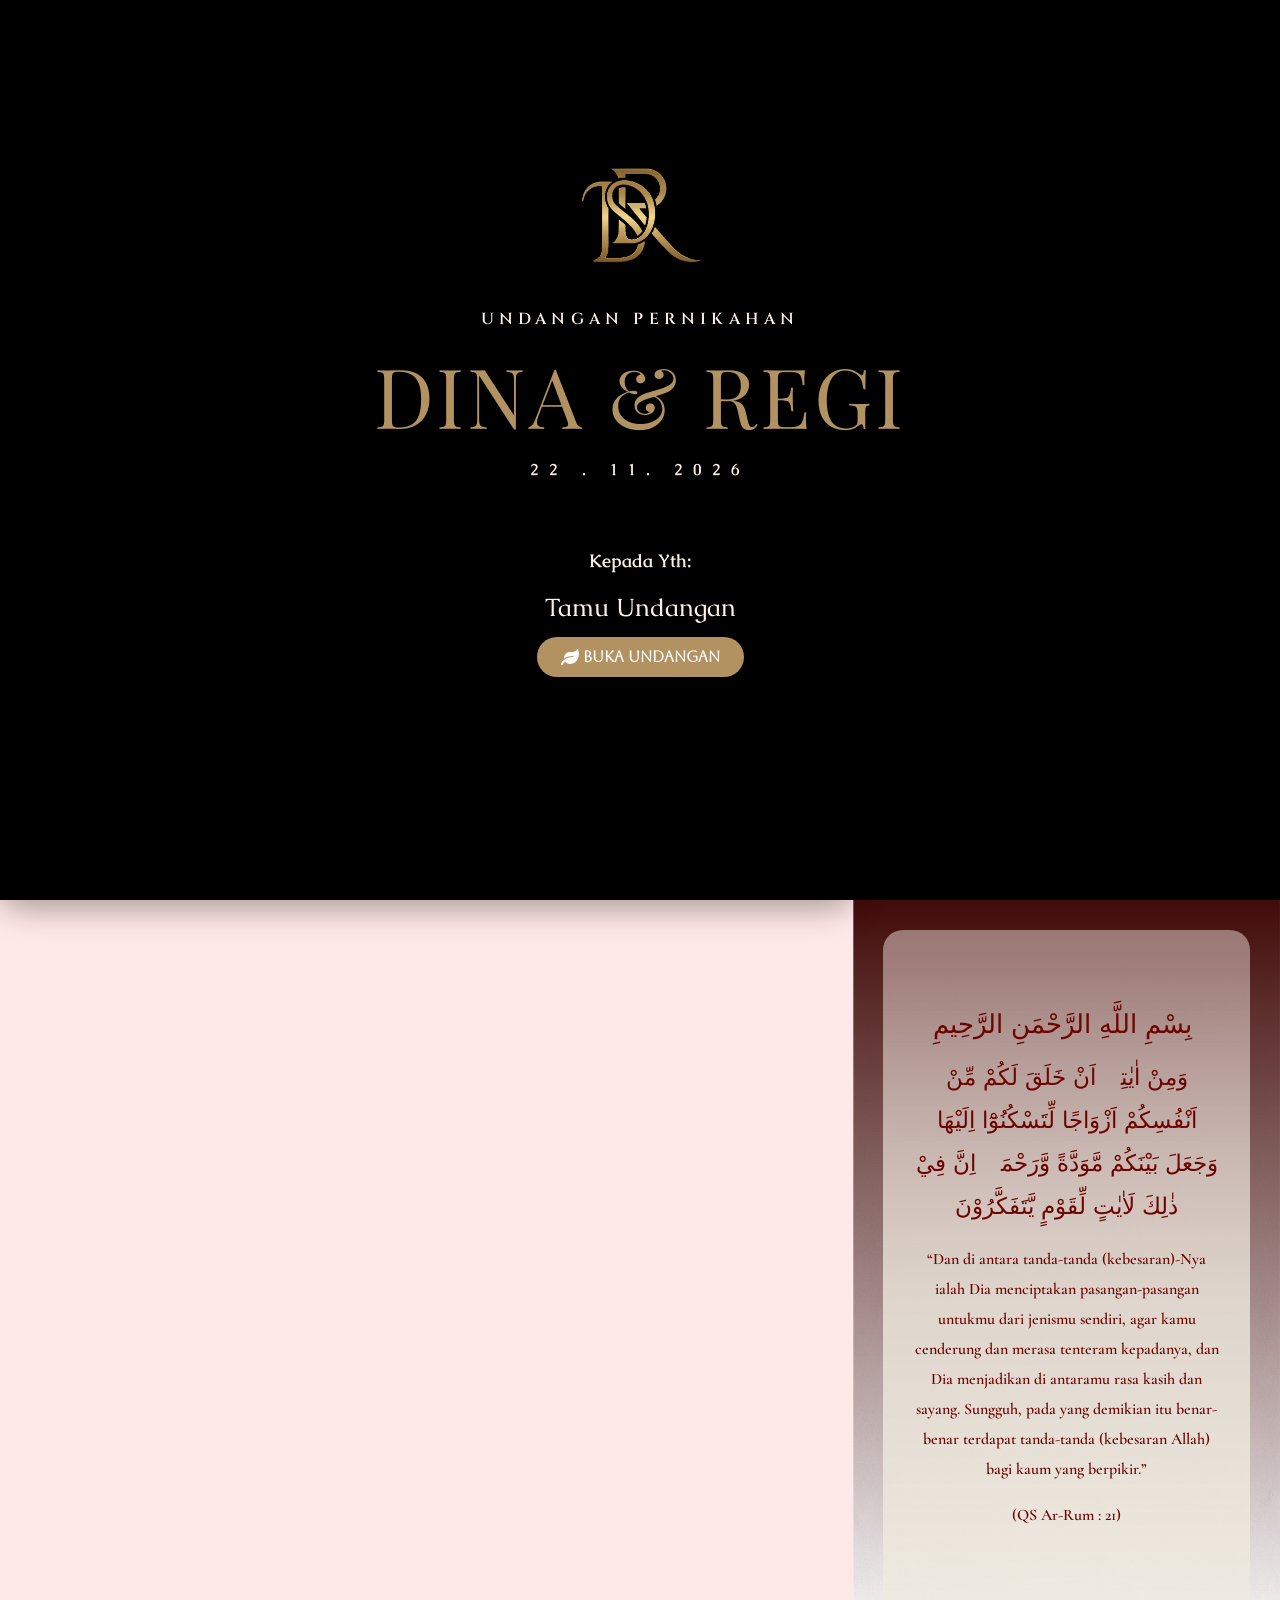
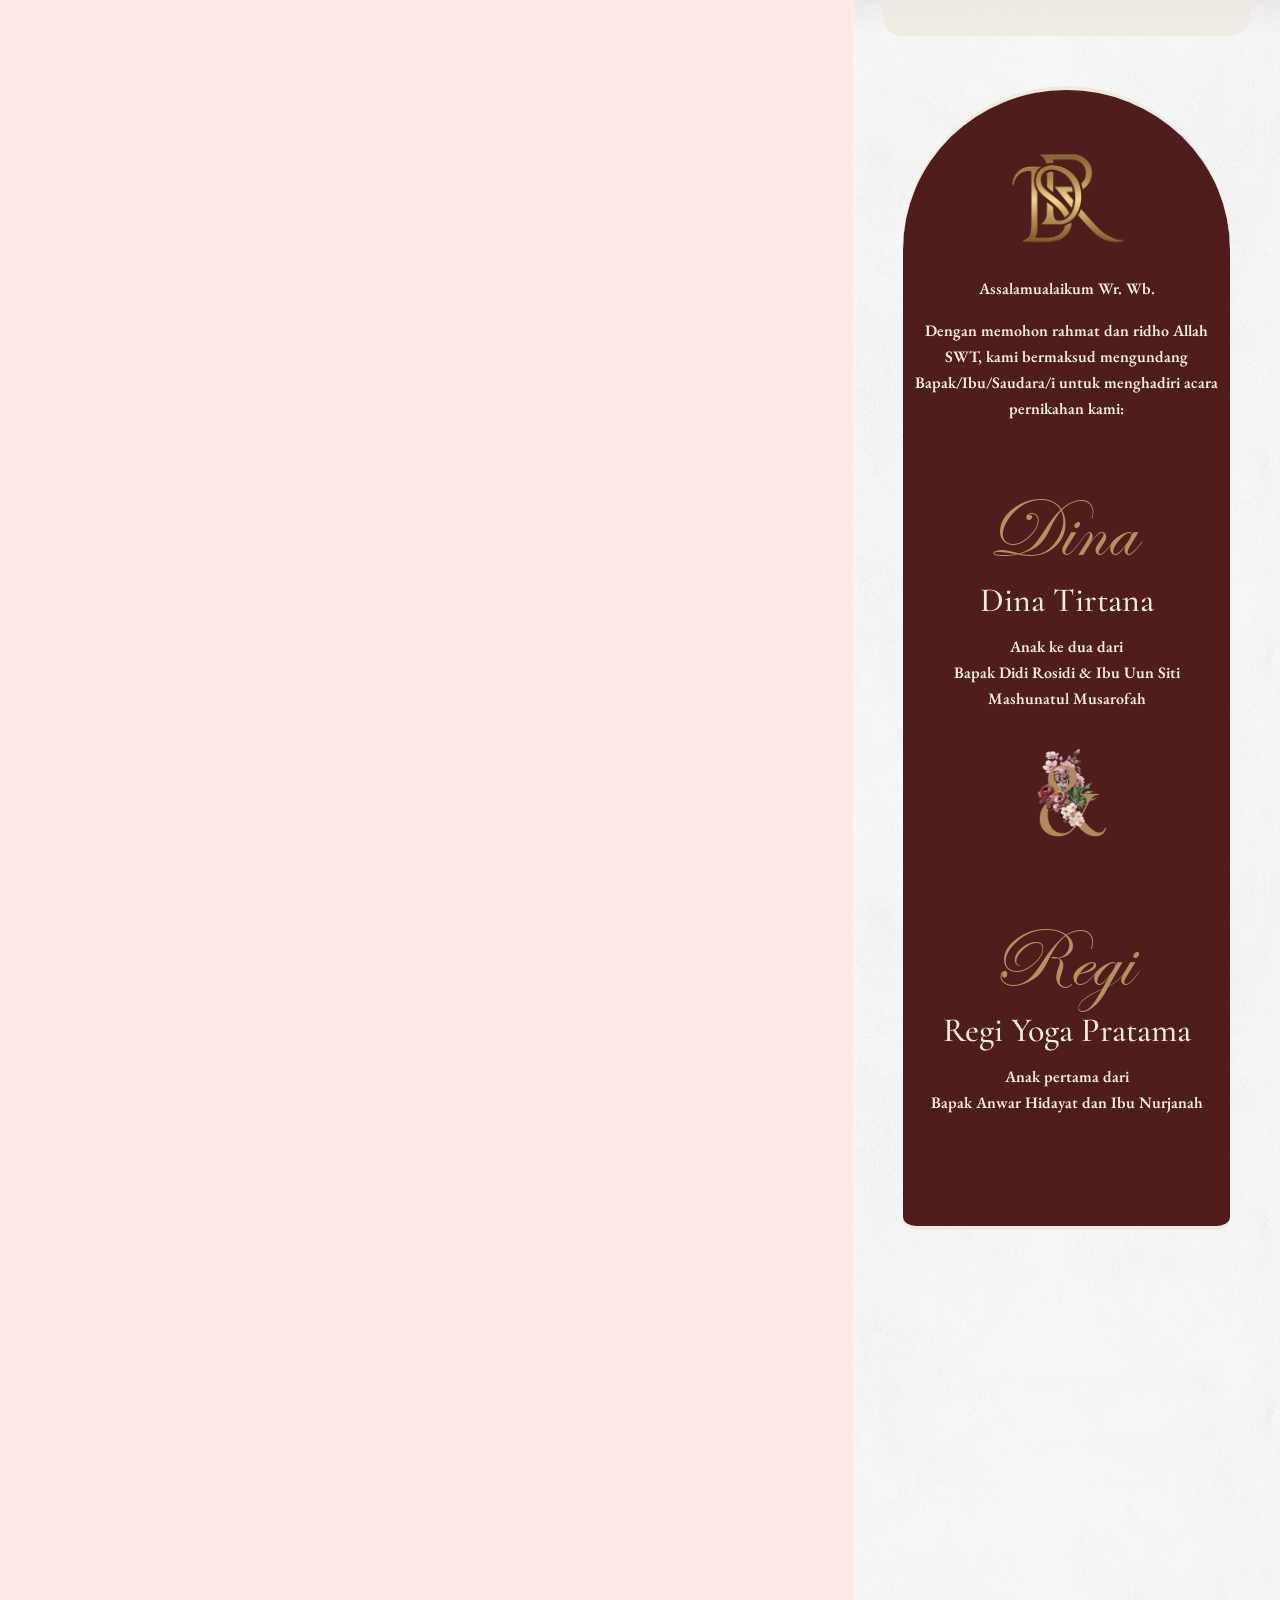
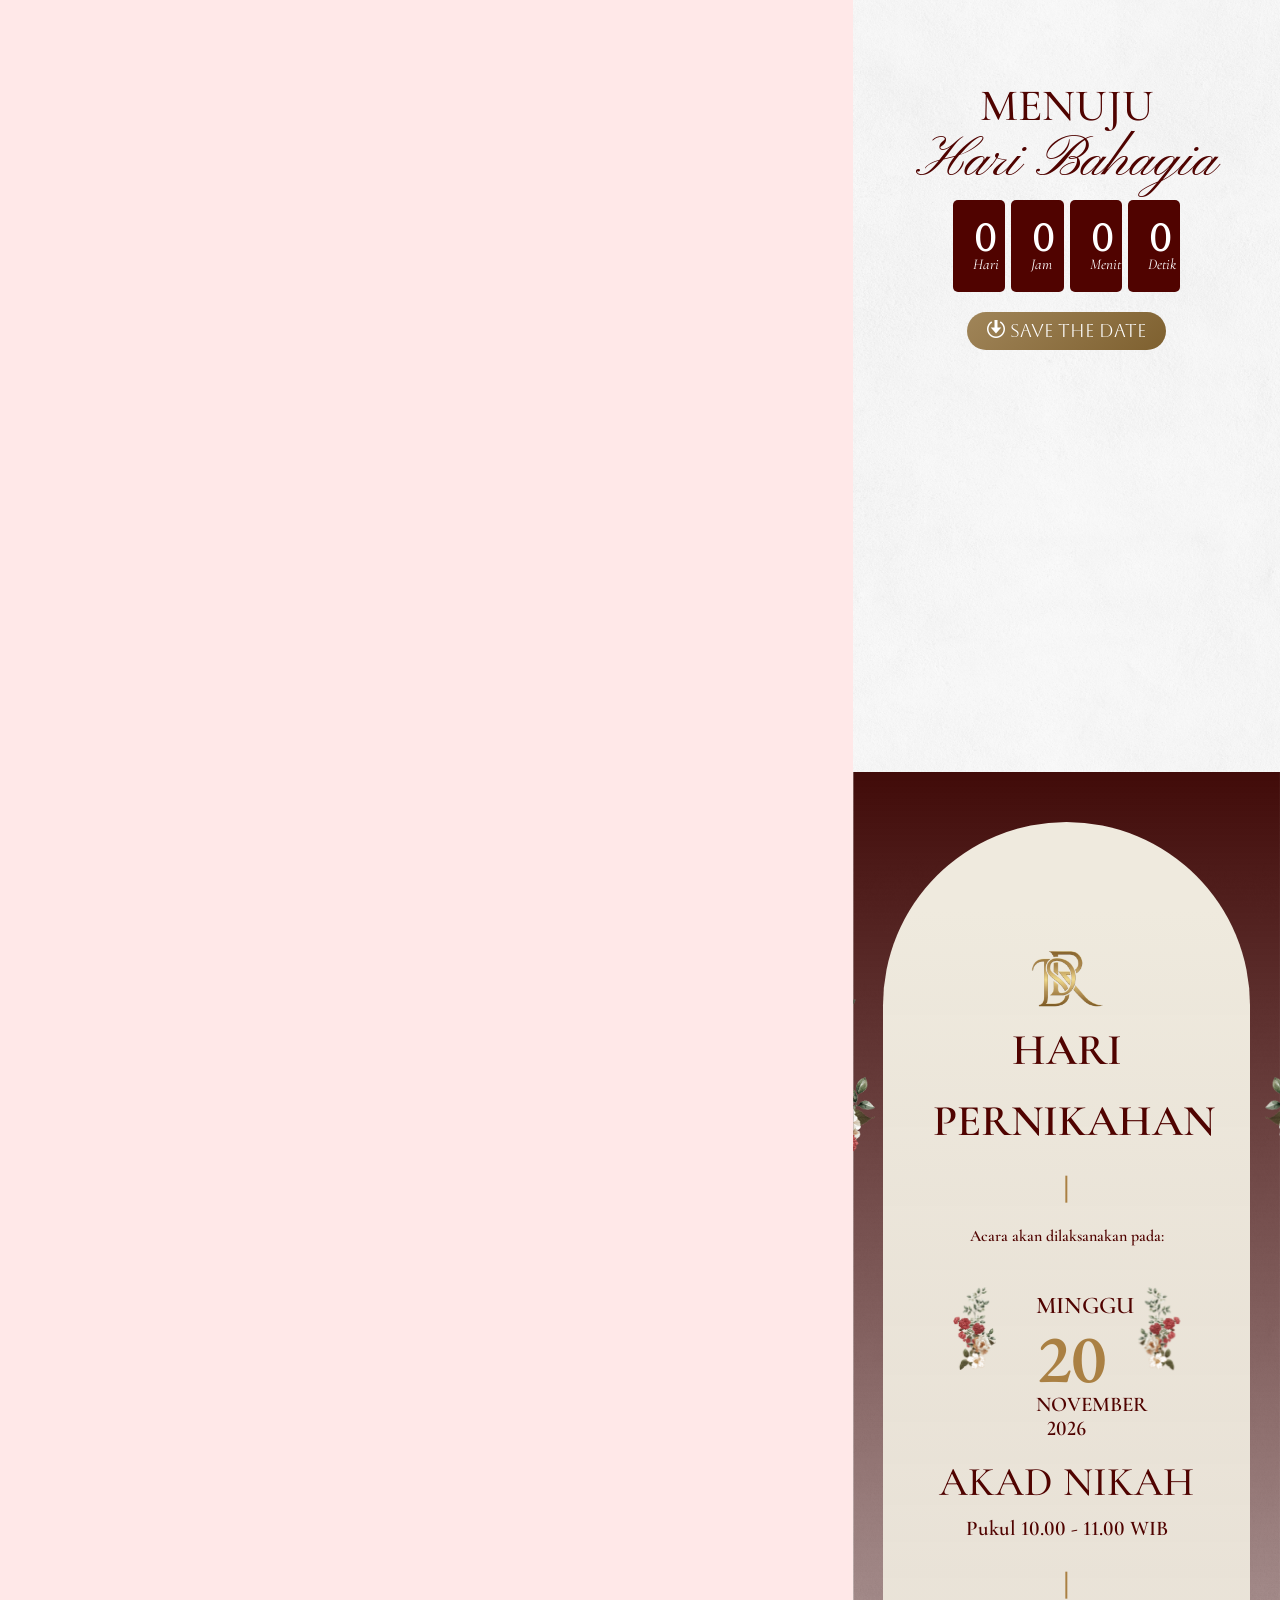
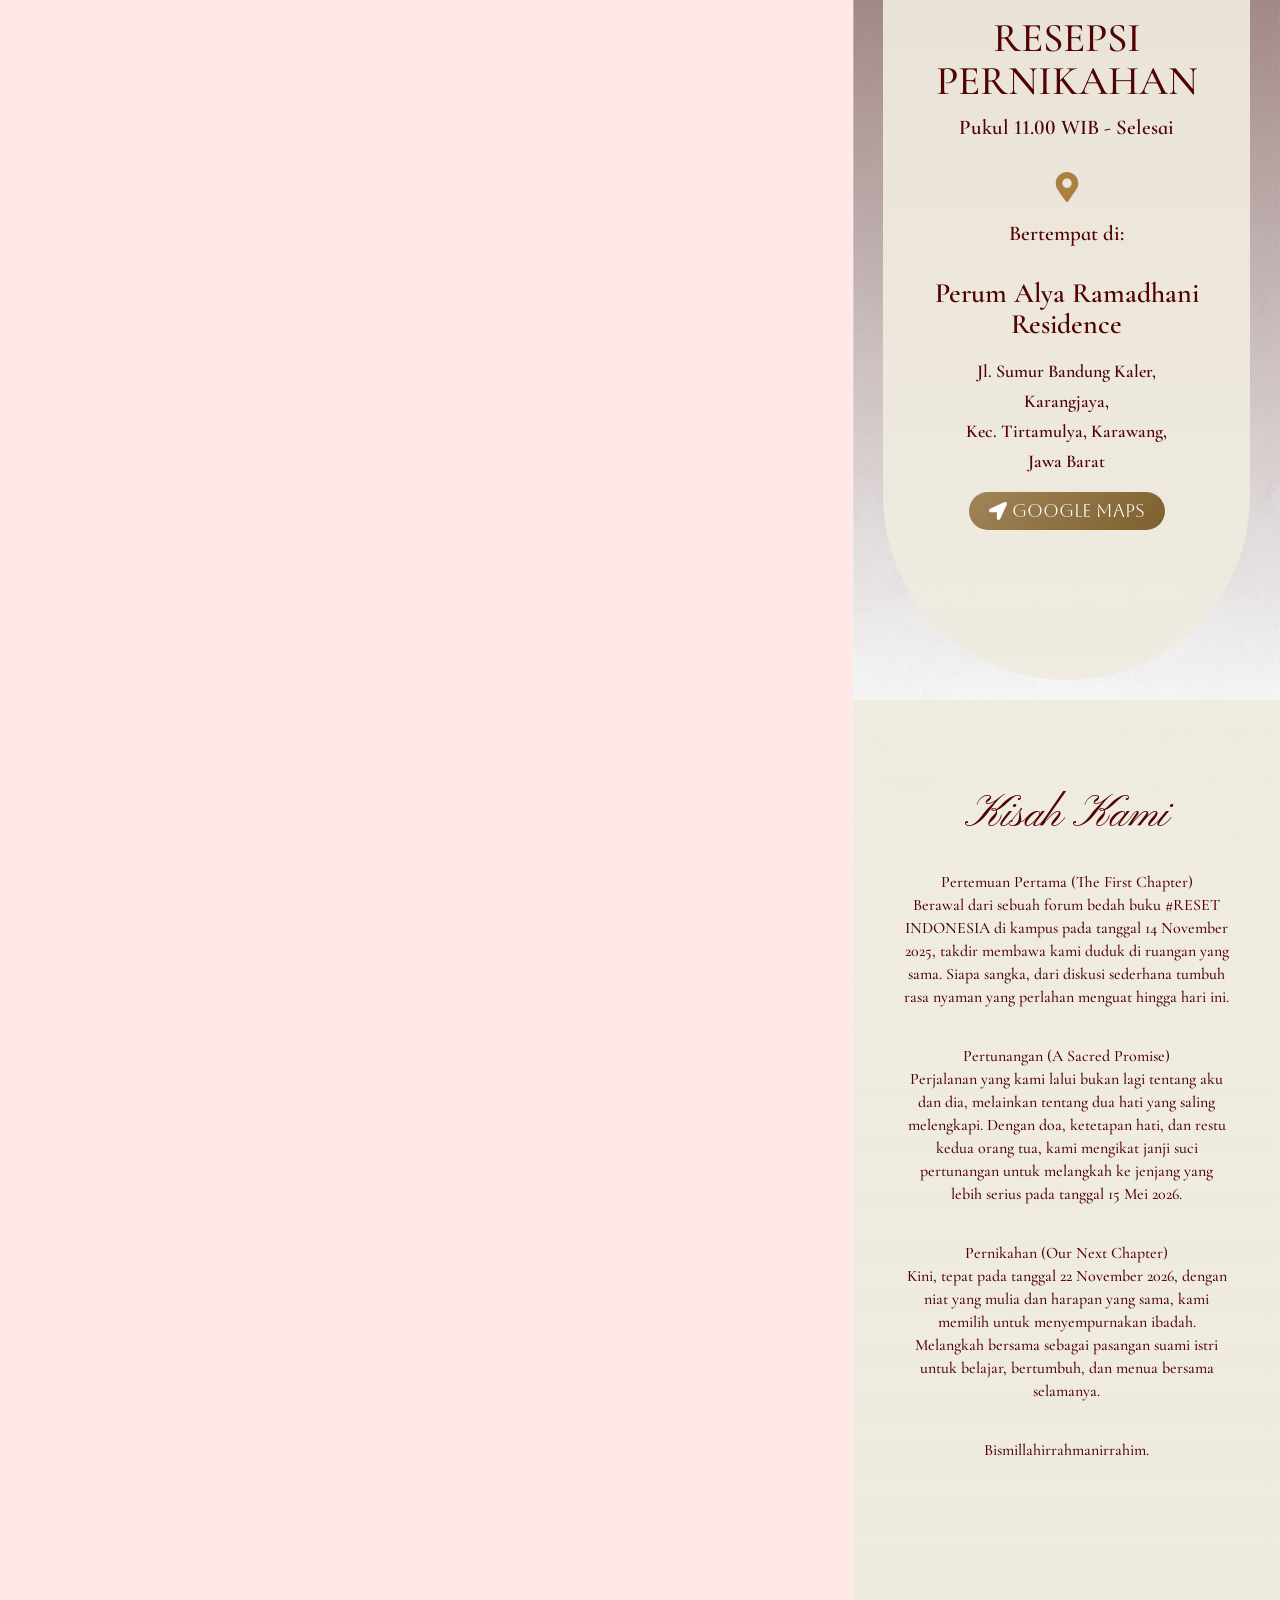
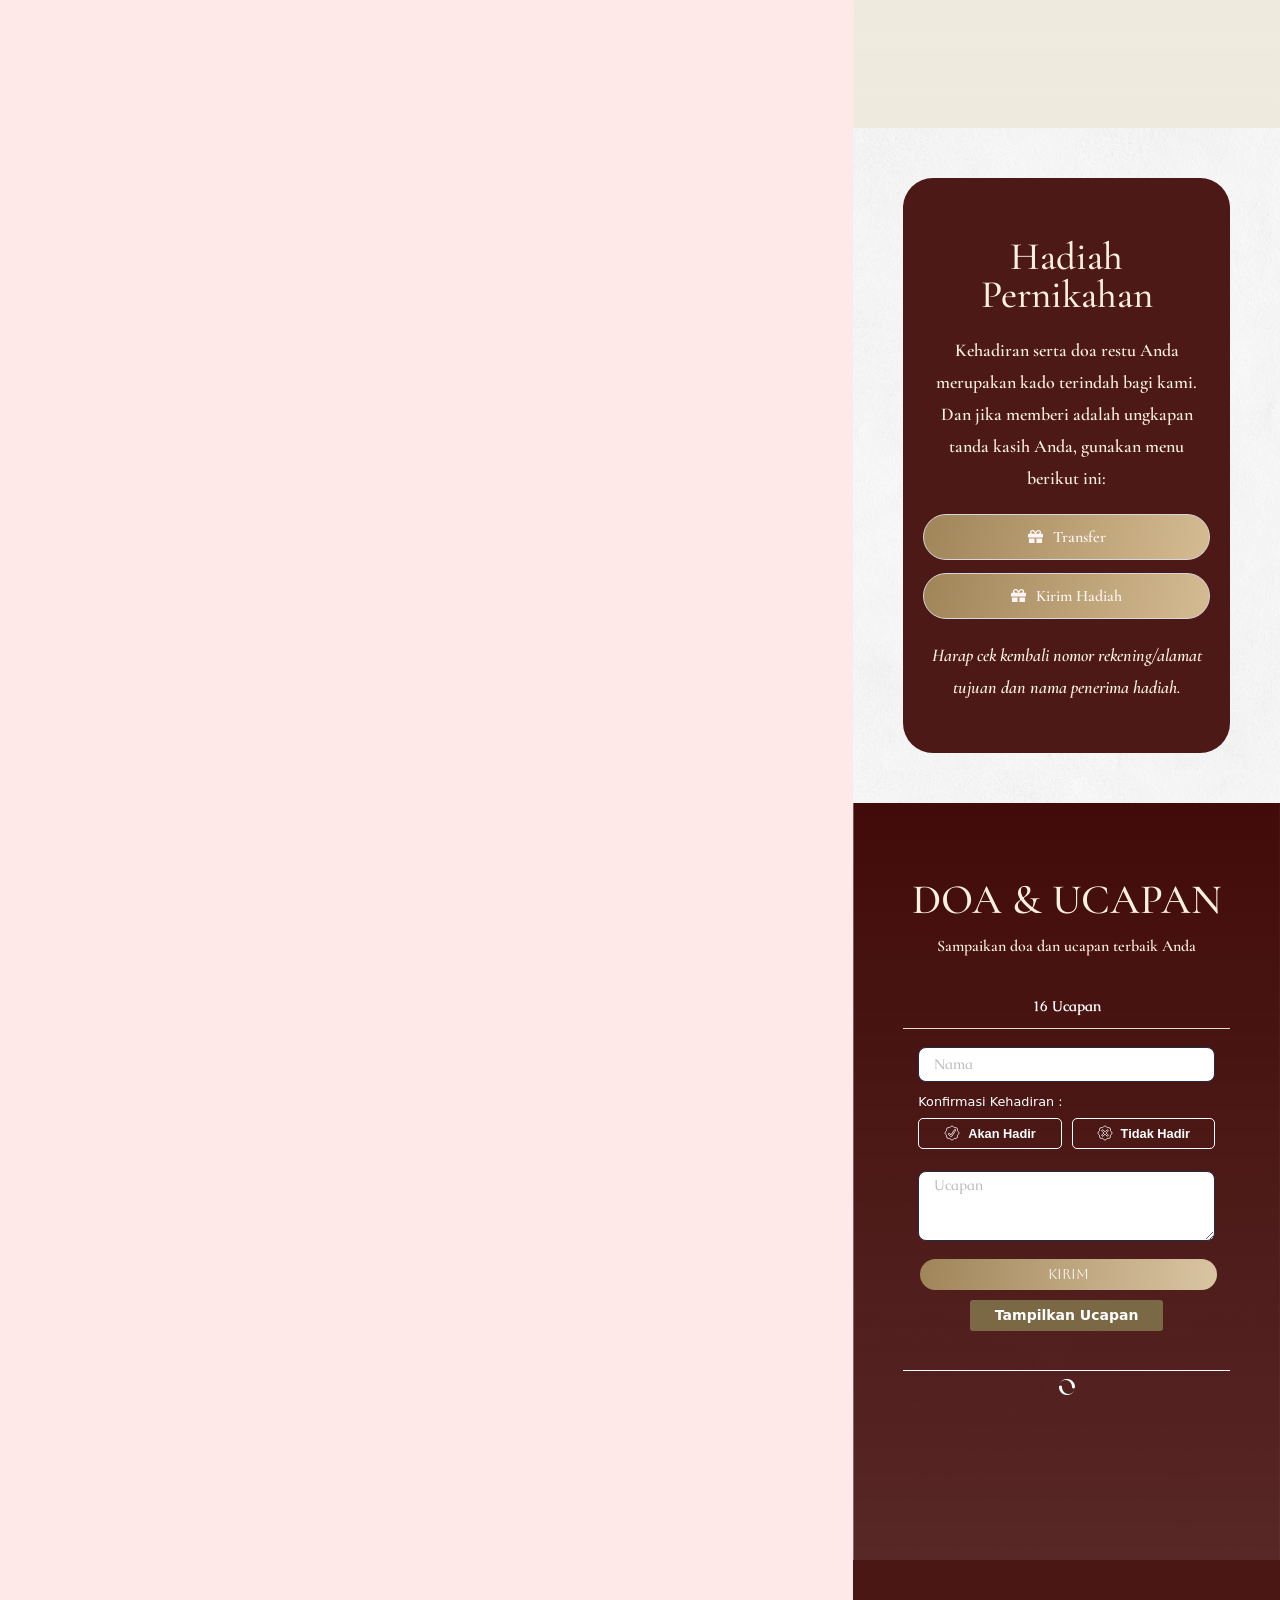
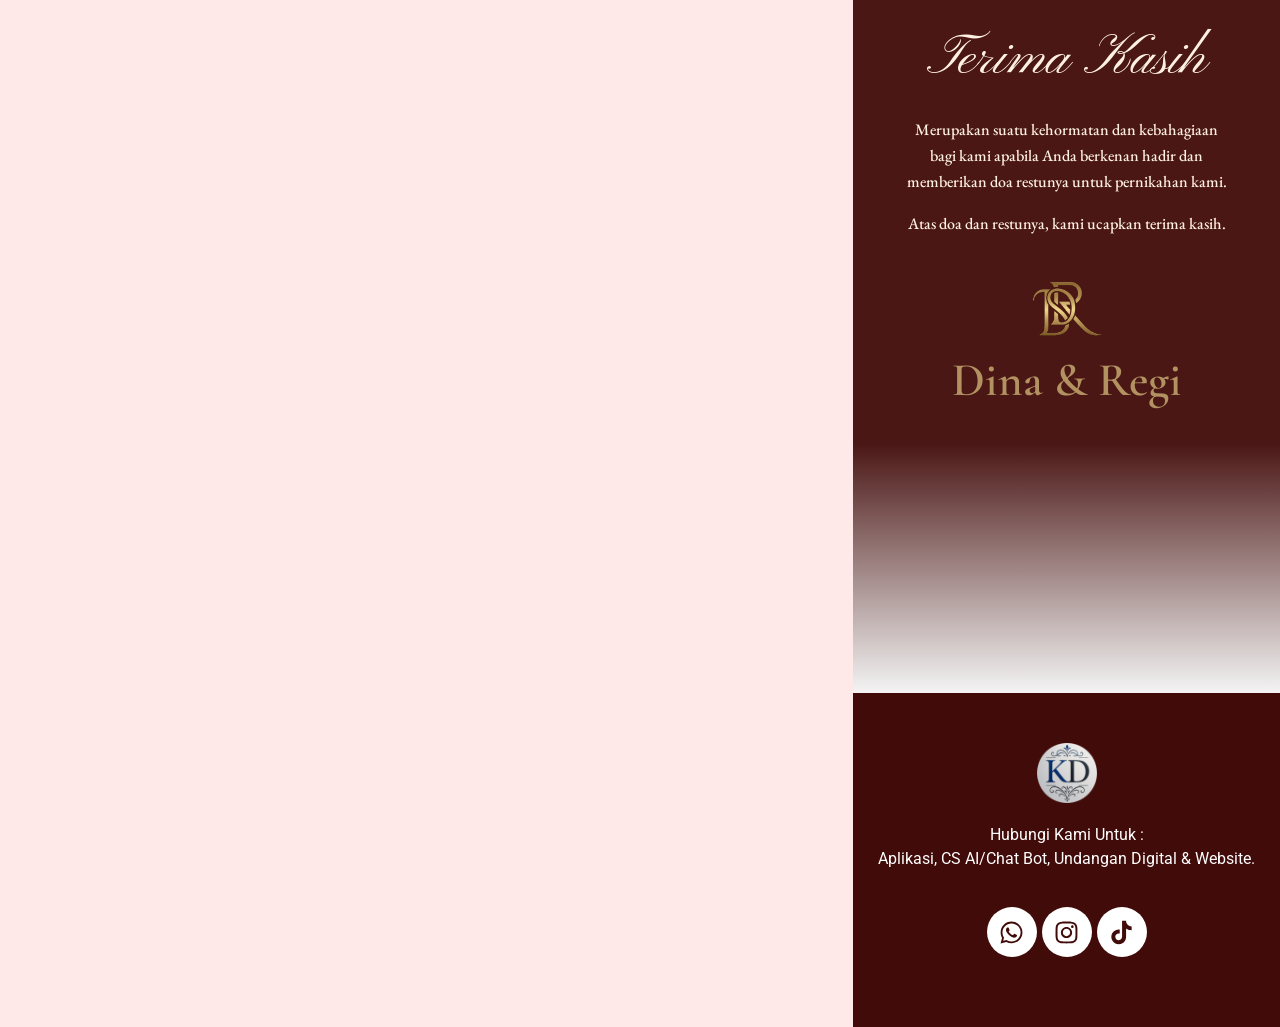
==== commit 2fa778de: "Kisah Kami: hapus angka, enter setelah judul kurung" ====
--- a/index.html
+++ b/index.html
@@ -2860,7 +2860,8 @@
                     >
                       <div class="elementor-widget-container">
                         <p>
-                          1. Pertemuan Pertama (The First Chapter) Berawal dari
+                          Pertemuan Pertama (The First Chapter)<br />
+                          Berawal dari
                           sebuah forum bedah buku #RESET INDONESIA di kampus
                           pada tanggal 14 November 2025, takdir membawa kami
                           duduk di ruangan yang sama. Siapa sangka, dari diskusi
@@ -2878,7 +2879,8 @@
                     >
                       <div class="elementor-widget-container">
                         <p>
-                          2. Pertunangan (A Sacred Promise) Perjalanan yang kami
+                          Pertunangan (A Sacred Promise)<br />
+                          Perjalanan yang kami
                           lalui bukan lagi tentang aku dan dia, melainkan
                           tentang dua hati yang saling melengkapi. Dengan doa,
                           ketetapan hati, dan restu kedua orang tua, kami
@@ -2896,7 +2898,8 @@
                     >
                       <div class="elementor-widget-container">
                         <p>
-                          3. Pernikahan (Our Next Chapter) Kini, tepat pada
+                          Pernikahan (Our Next Chapter)<br />
+                          Kini, tepat pada
                           tanggal 22 November 2026, dengan niat yang mulia dan
                           harapan yang sama, kami memilih untuk menyempurnakan
                           ibadah. Melangkah bersama sebagai pasangan suami istri
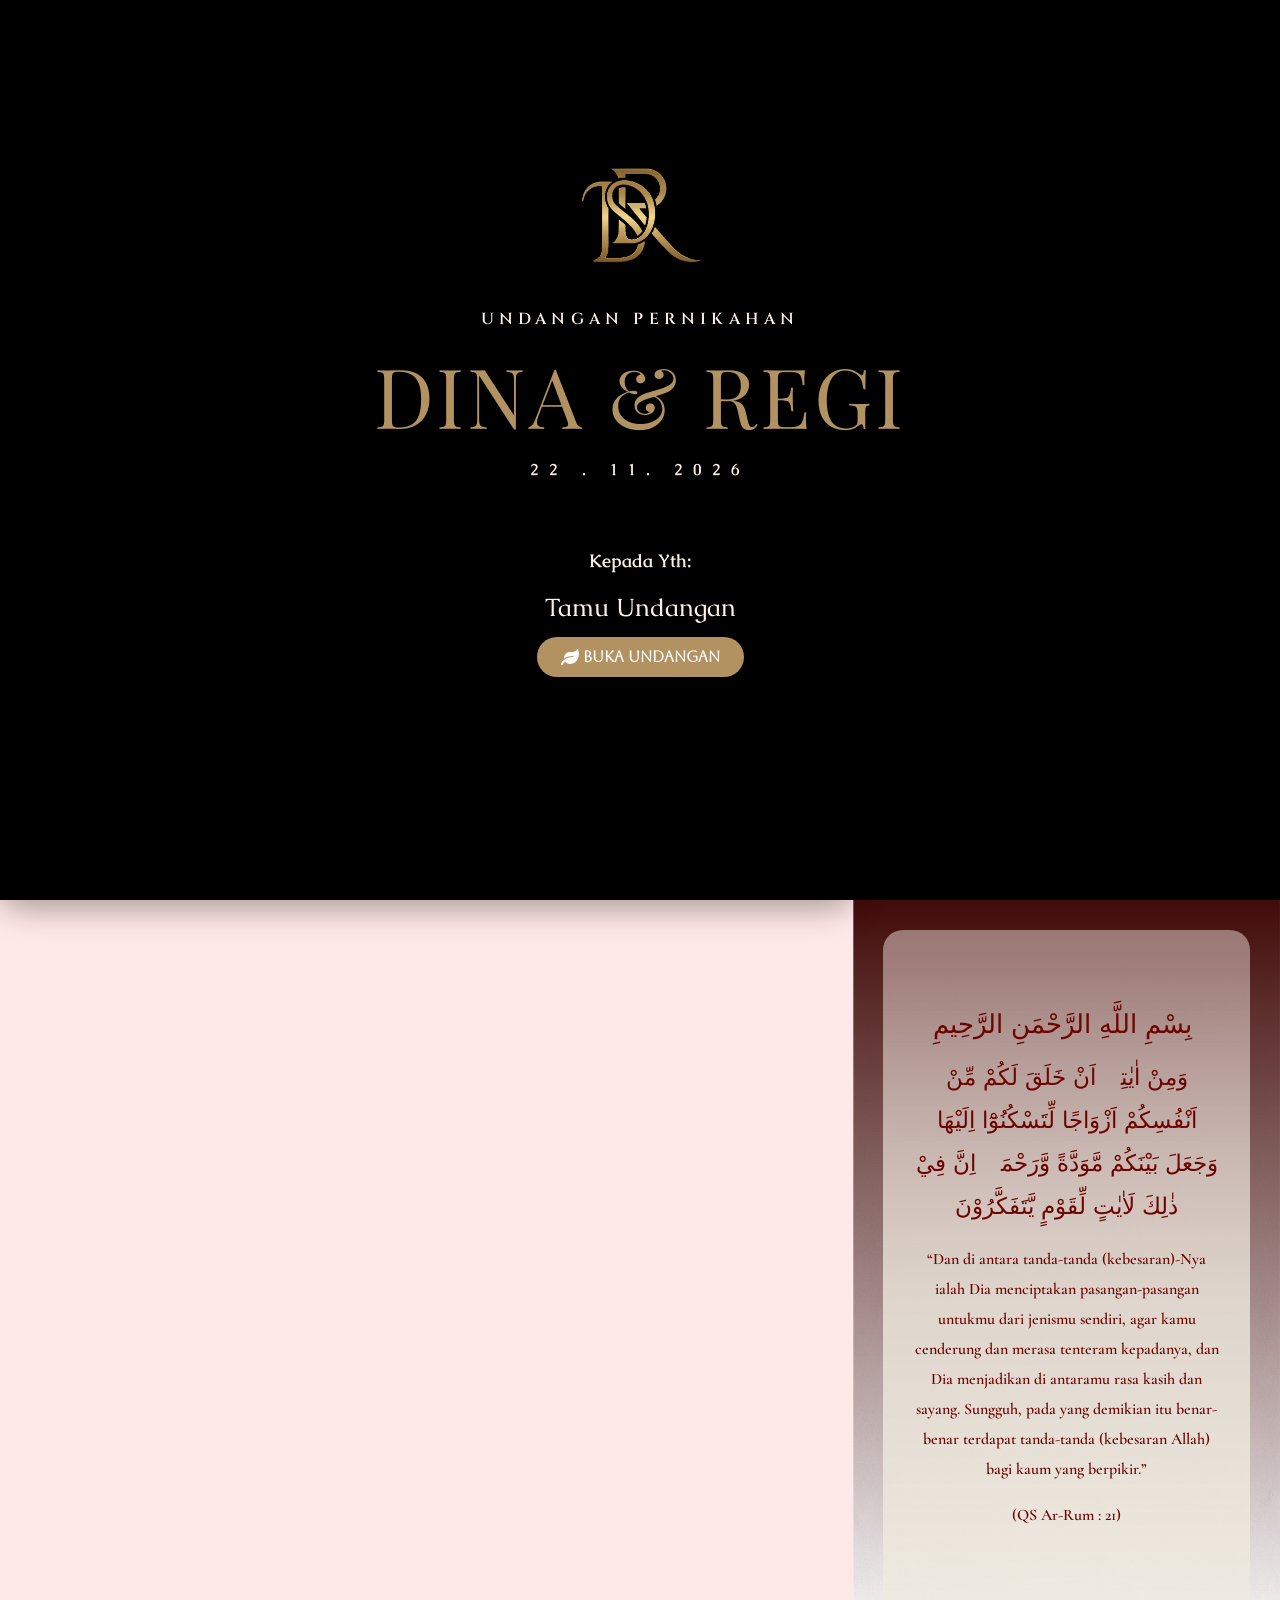
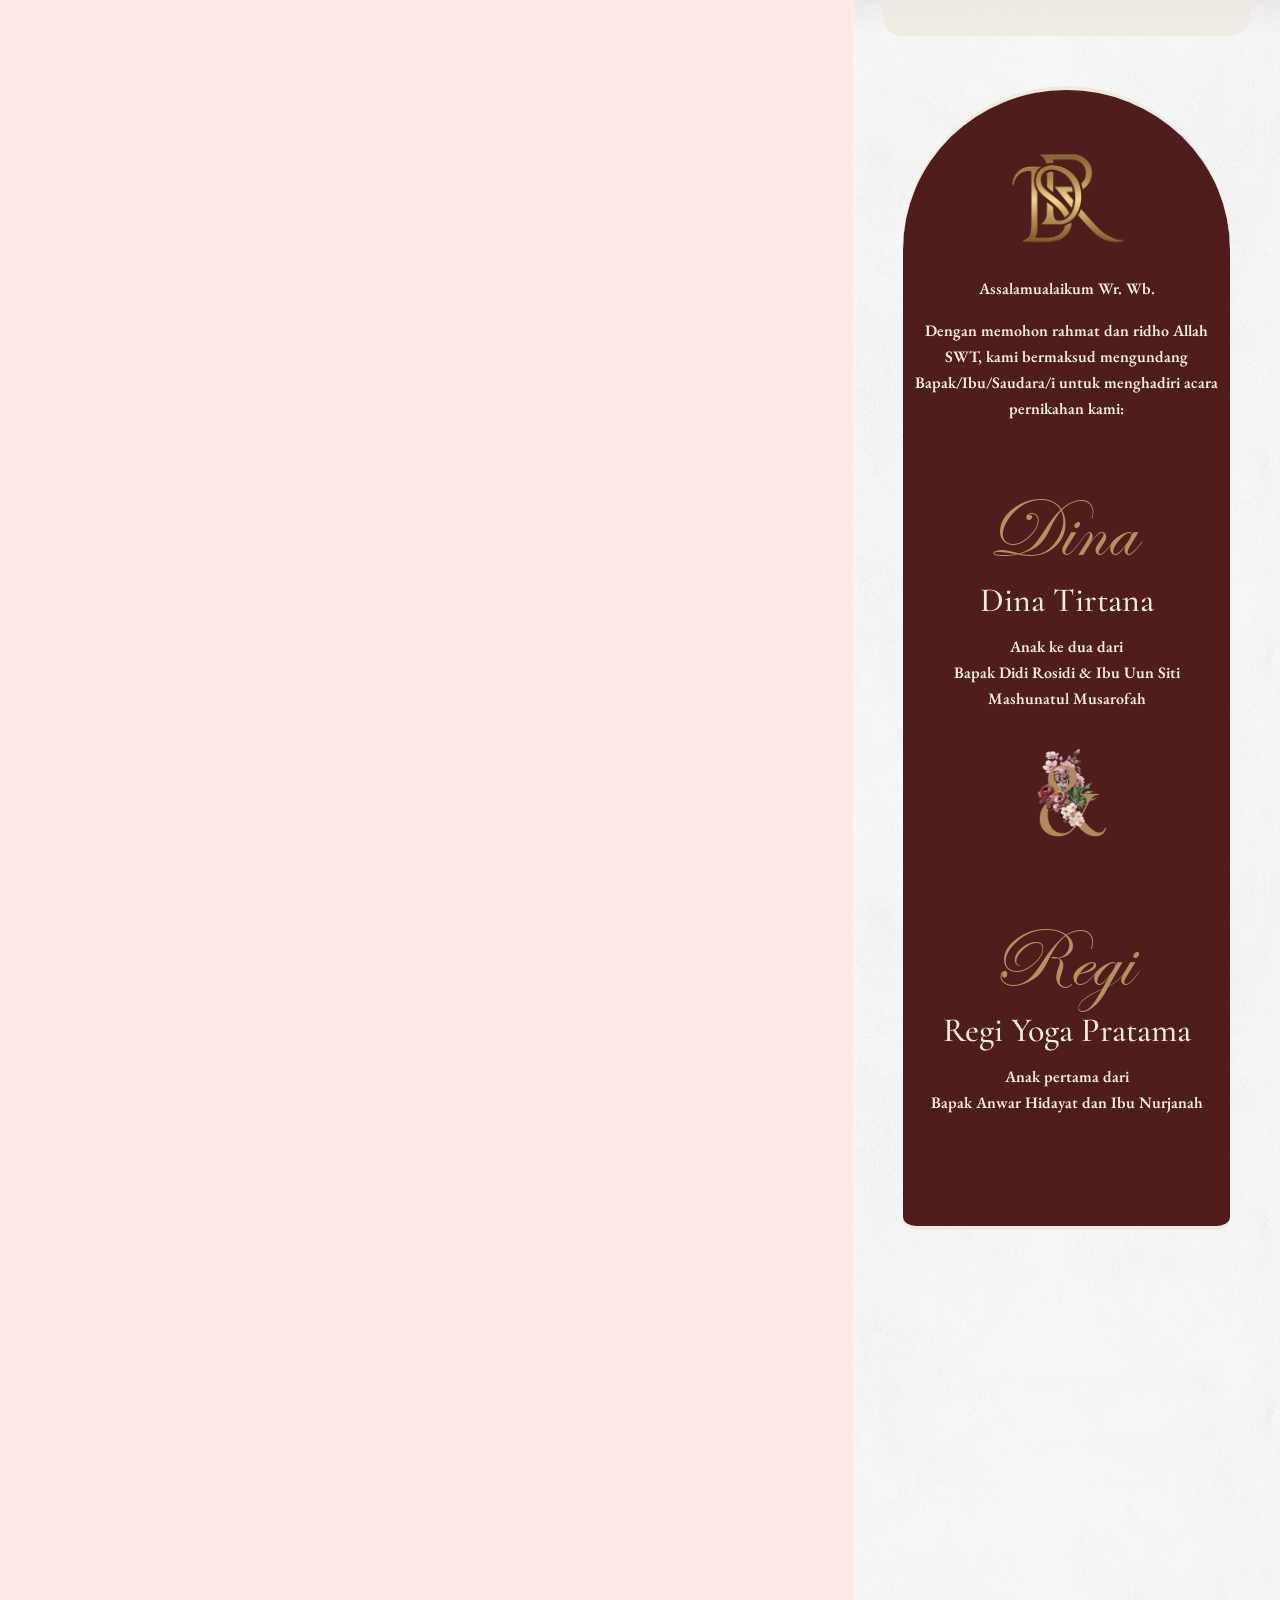
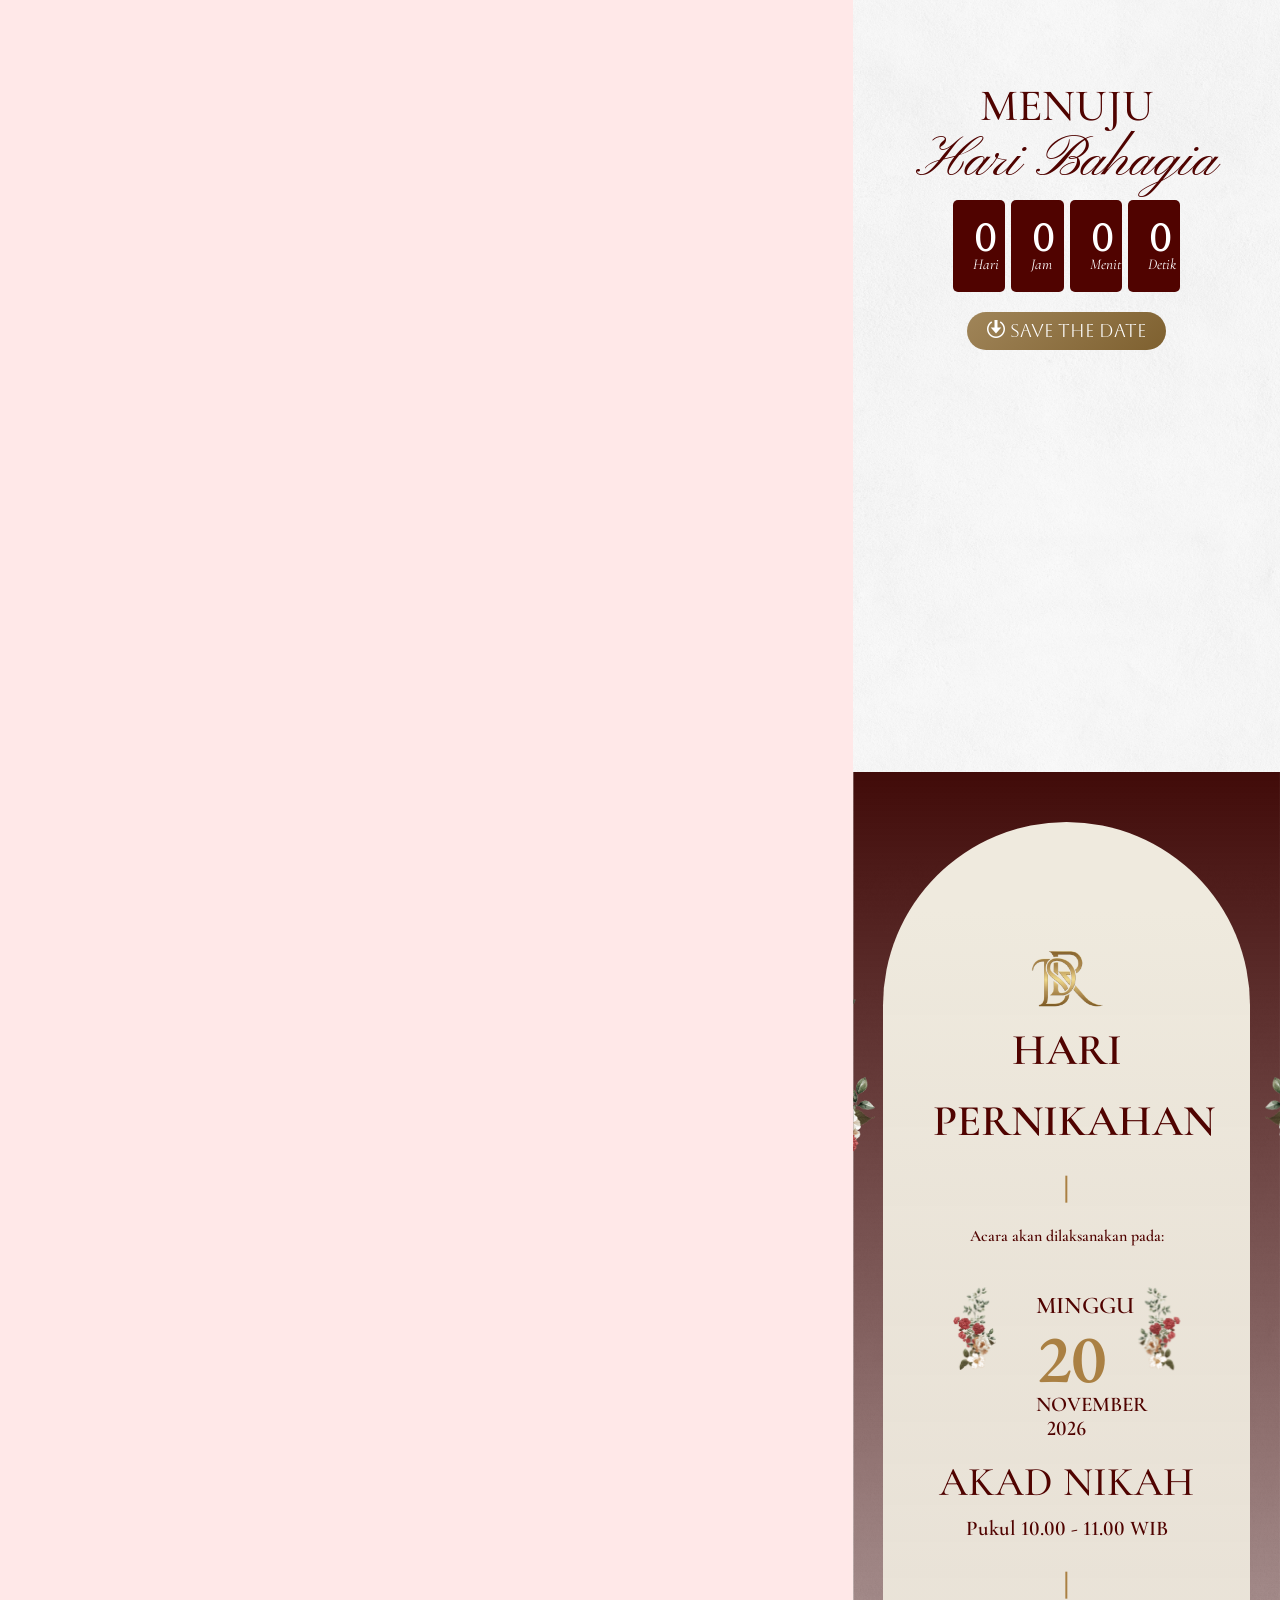
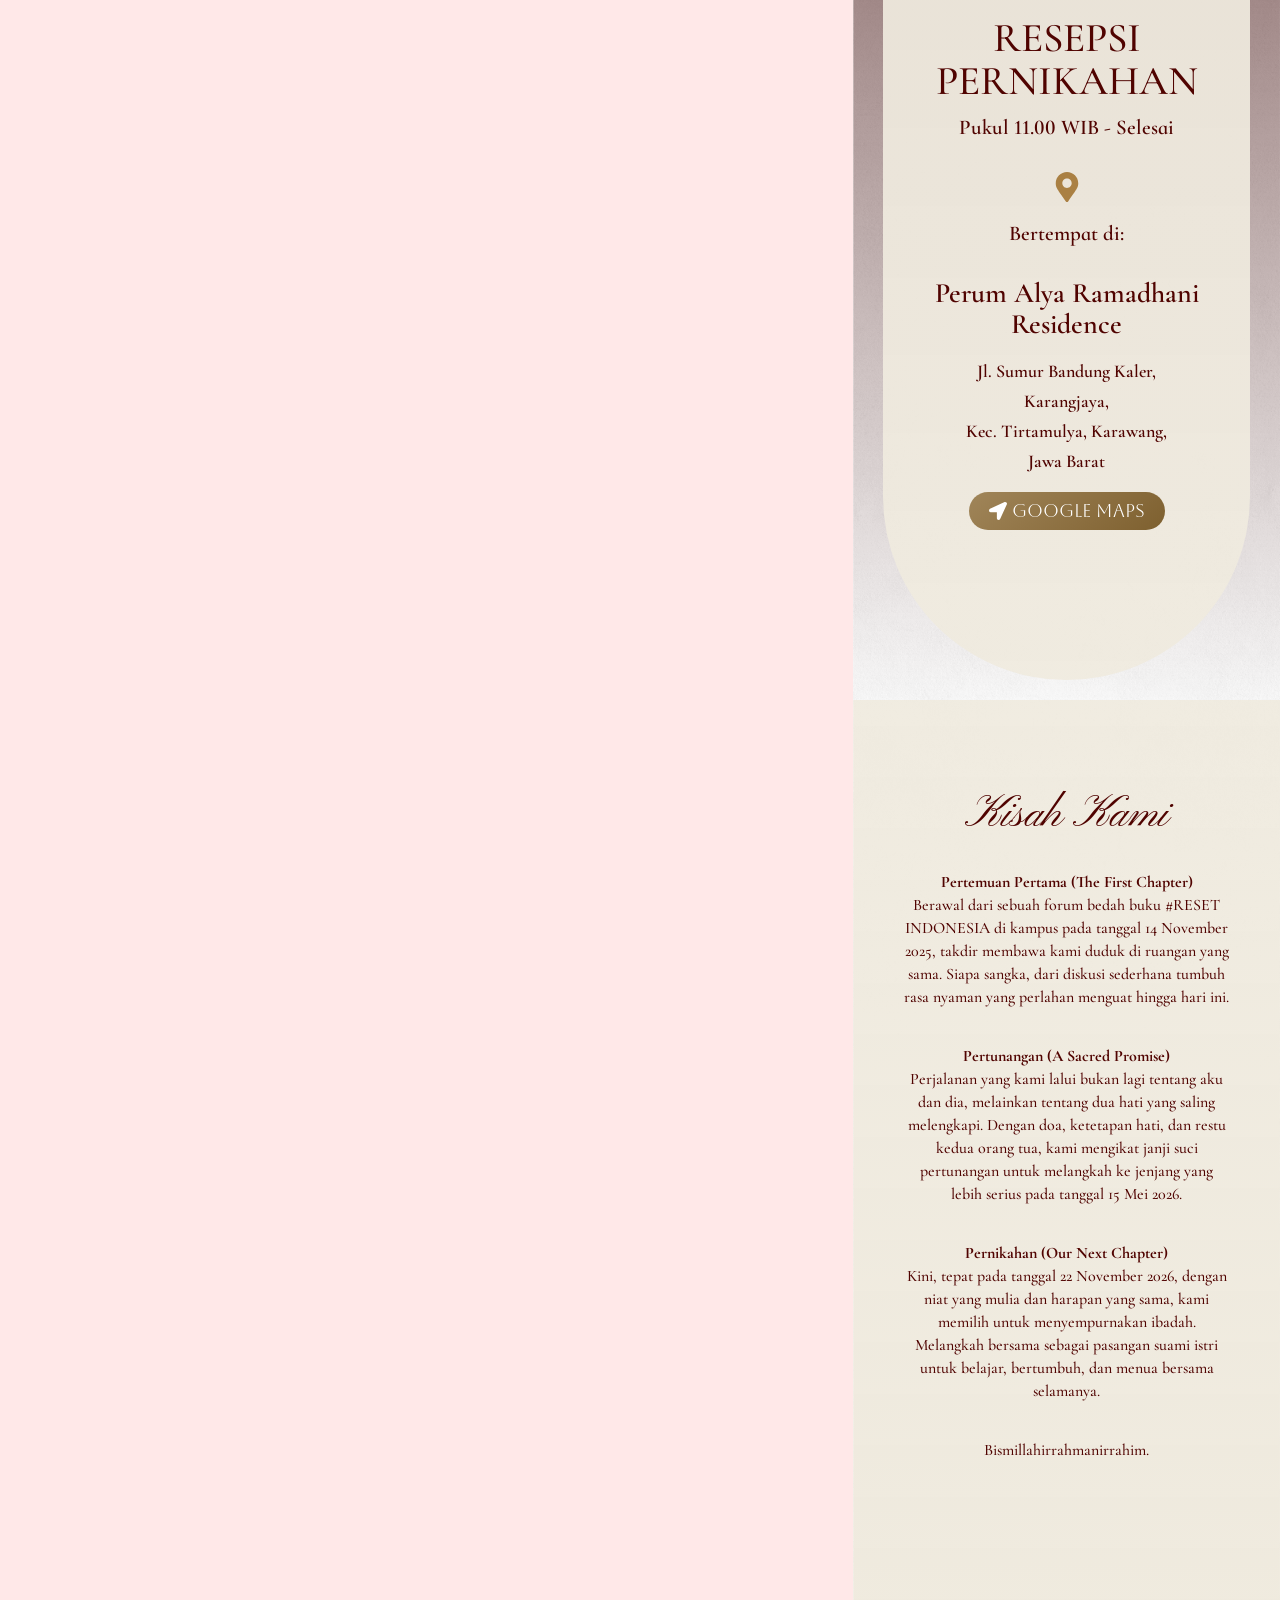
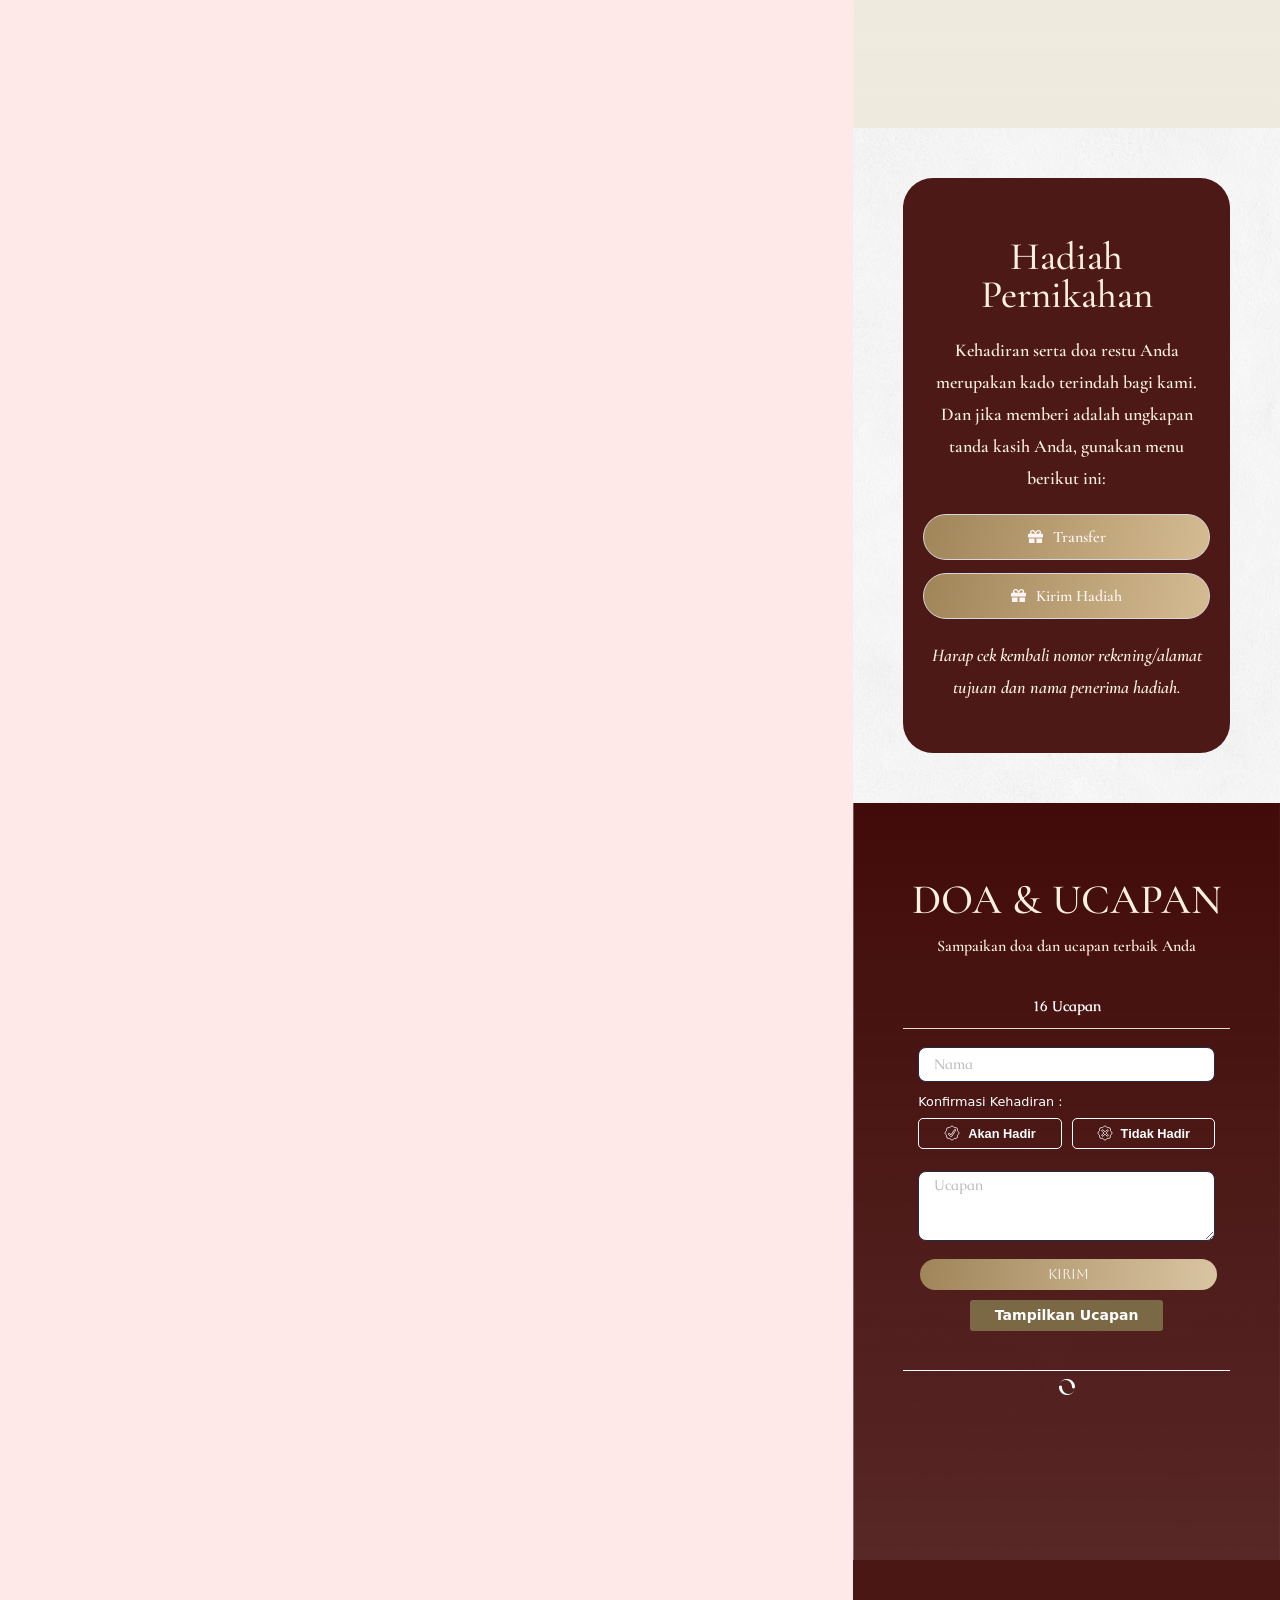
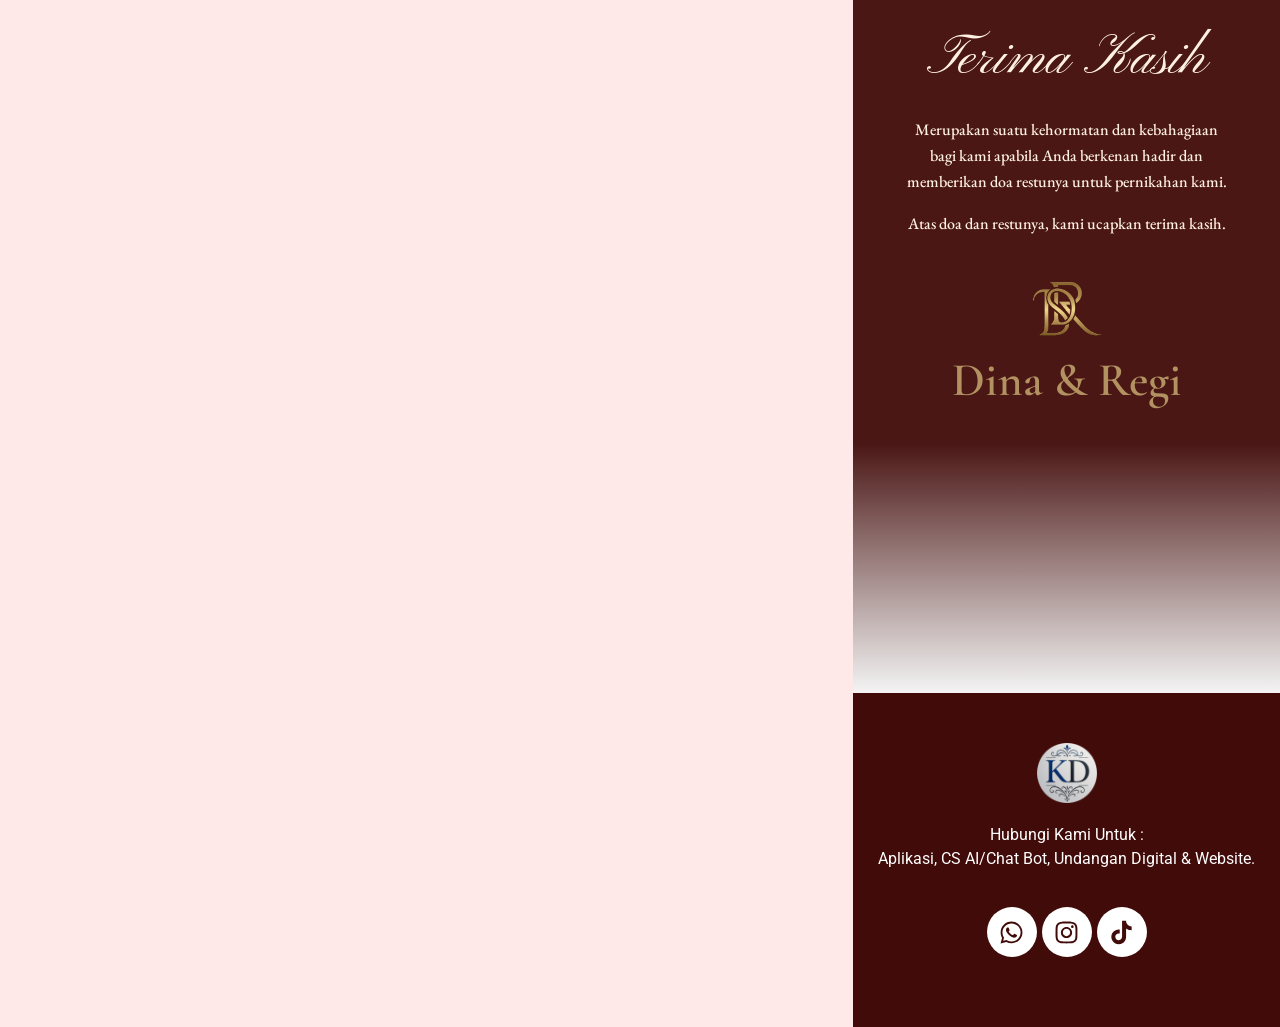
==== commit a0e2d5b7: "Judul Kisah Kami bold" ====
--- a/index.html
+++ b/index.html
@@ -2860,7 +2860,7 @@
                     >
                       <div class="elementor-widget-container">
                         <p>
-                          Pertemuan Pertama (The First Chapter)<br />
+                          <strong>Pertemuan Pertama (The First Chapter)</strong><br />
                           Berawal dari
                           sebuah forum bedah buku #RESET INDONESIA di kampus
                           pada tanggal 14 November 2025, takdir membawa kami
@@ -2879,7 +2879,7 @@
                     >
                       <div class="elementor-widget-container">
                         <p>
-                          Pertunangan (A Sacred Promise)<br />
+                          <strong>Pertunangan (A Sacred Promise)</strong><br />
                           Perjalanan yang kami
                           lalui bukan lagi tentang aku dan dia, melainkan
                           tentang dua hati yang saling melengkapi. Dengan doa,
@@ -2898,7 +2898,7 @@
                     >
                       <div class="elementor-widget-container">
                         <p>
-                          Pernikahan (Our Next Chapter)<br />
+                          <strong>Pernikahan (Our Next Chapter)</strong><br />
                           Kini, tepat pada
                           tanggal 22 November 2026, dengan niat yang mulia dan
                           harapan yang sama, kami memilih untuk menyempurnakan
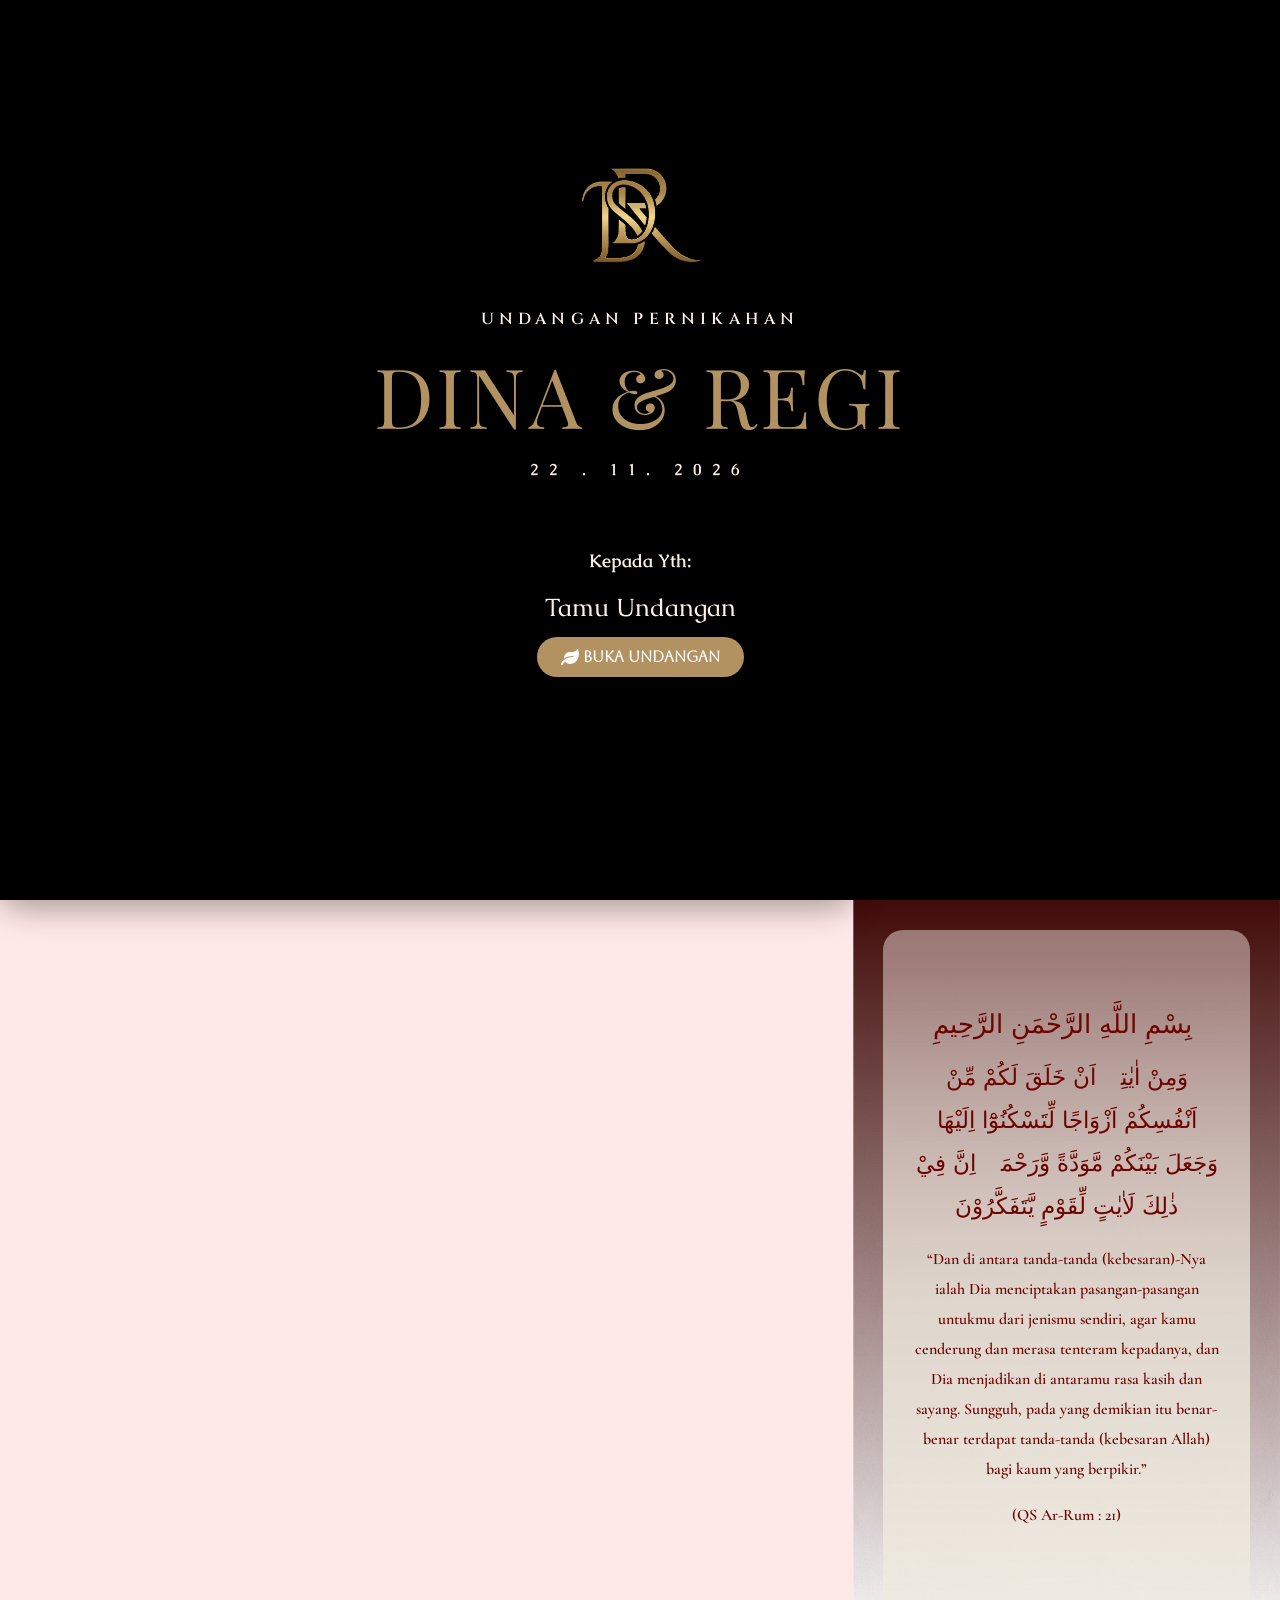
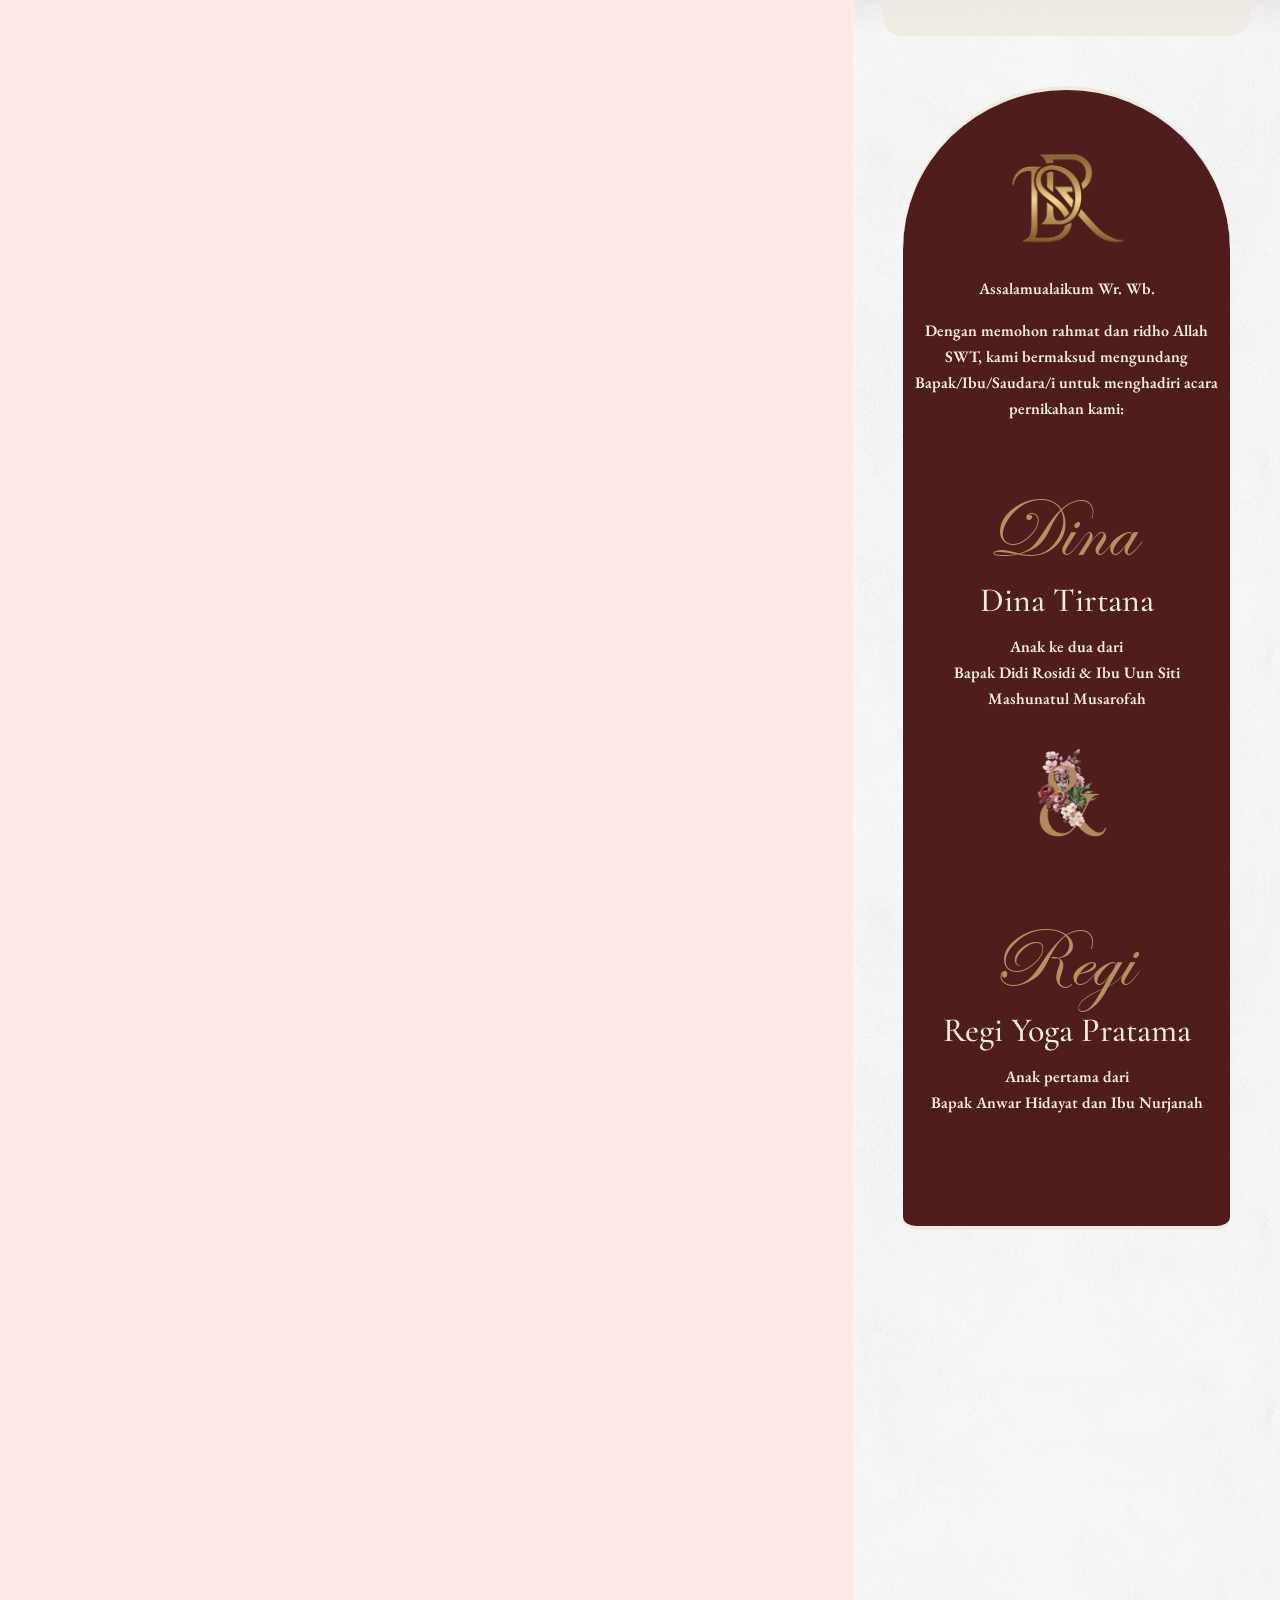
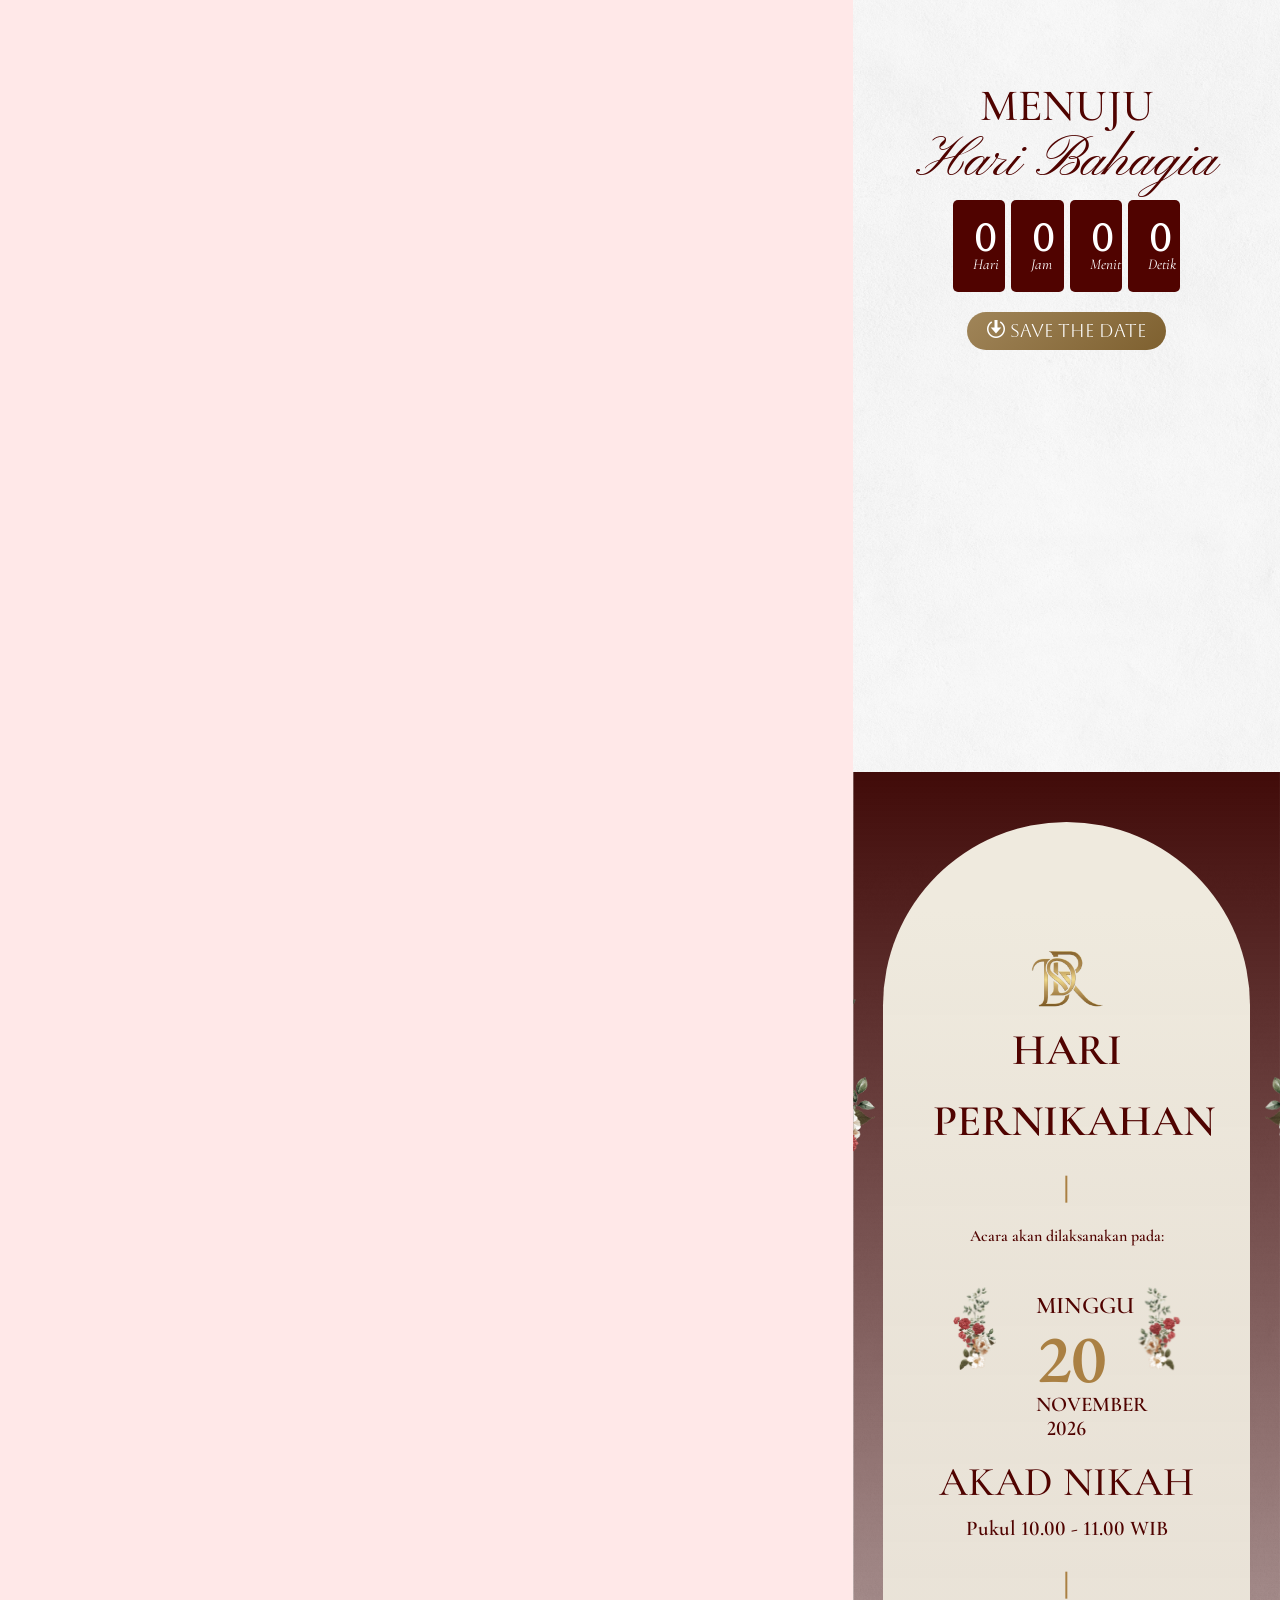
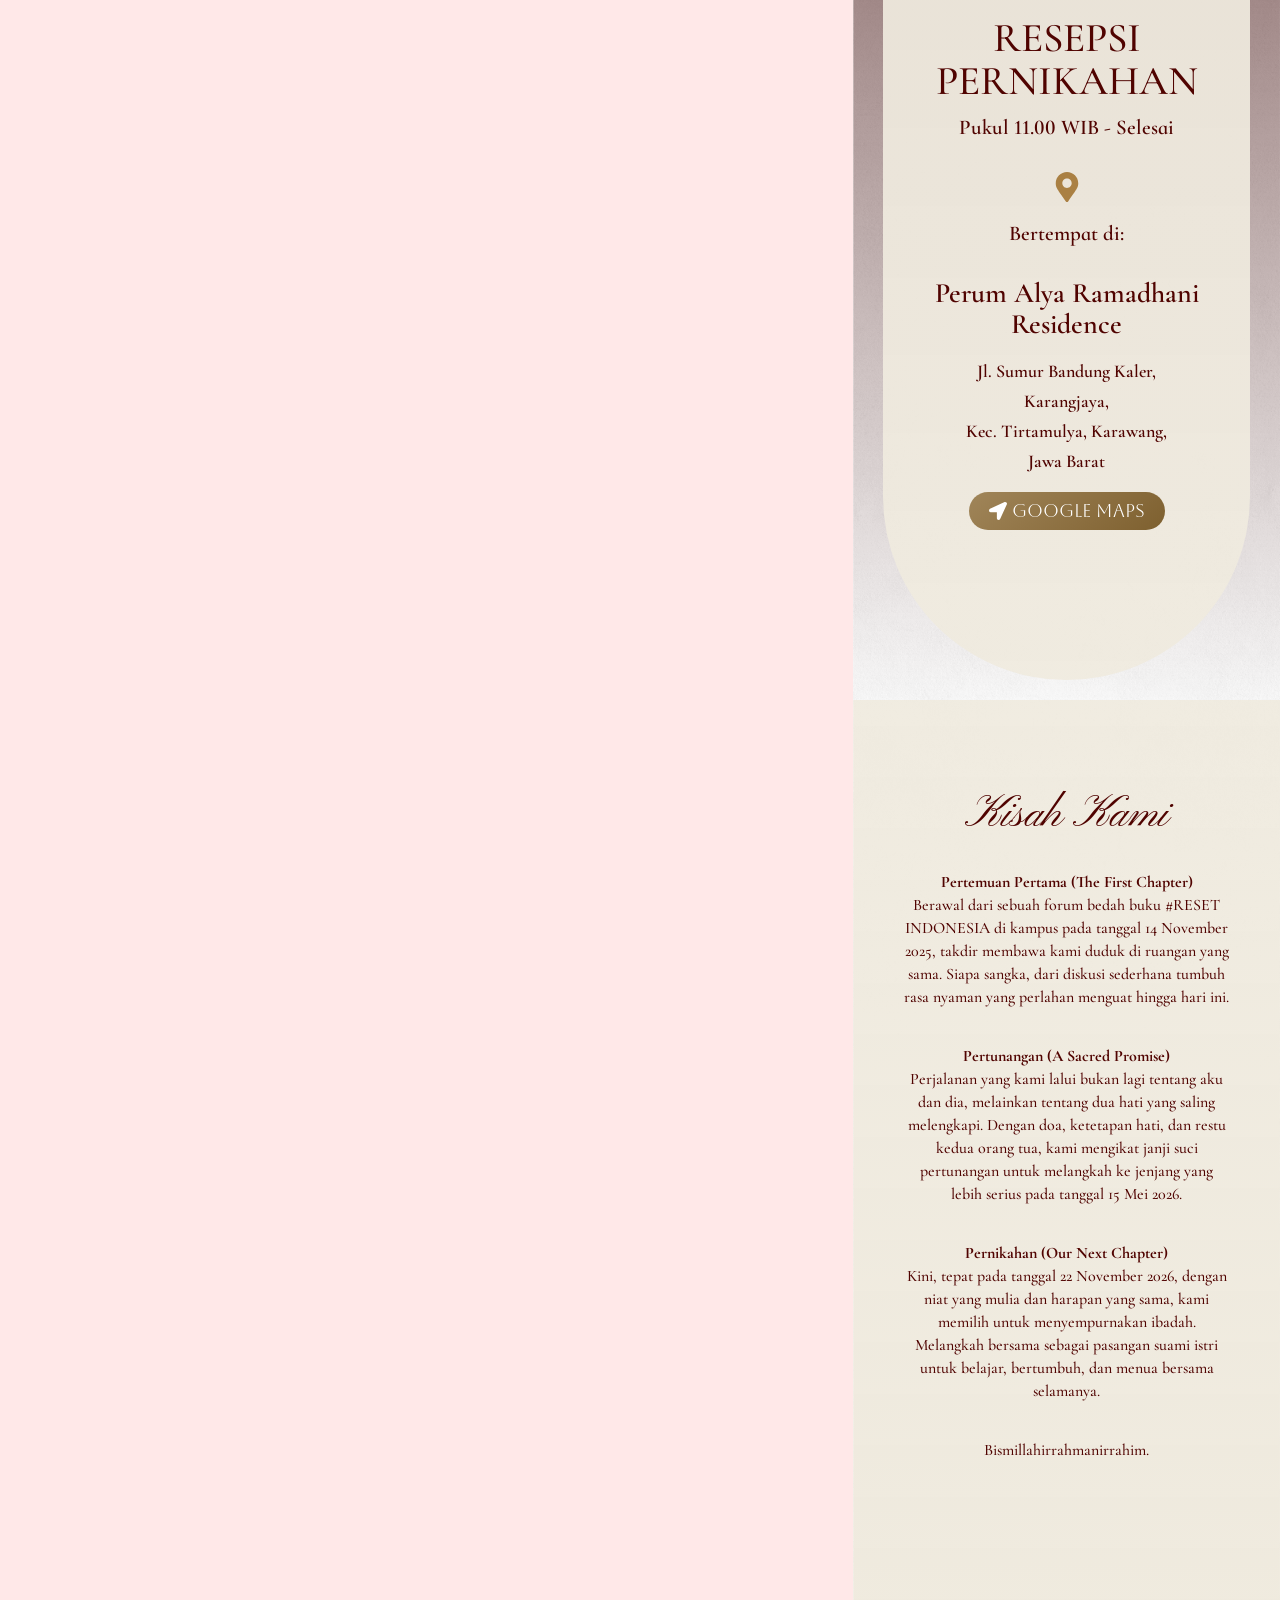
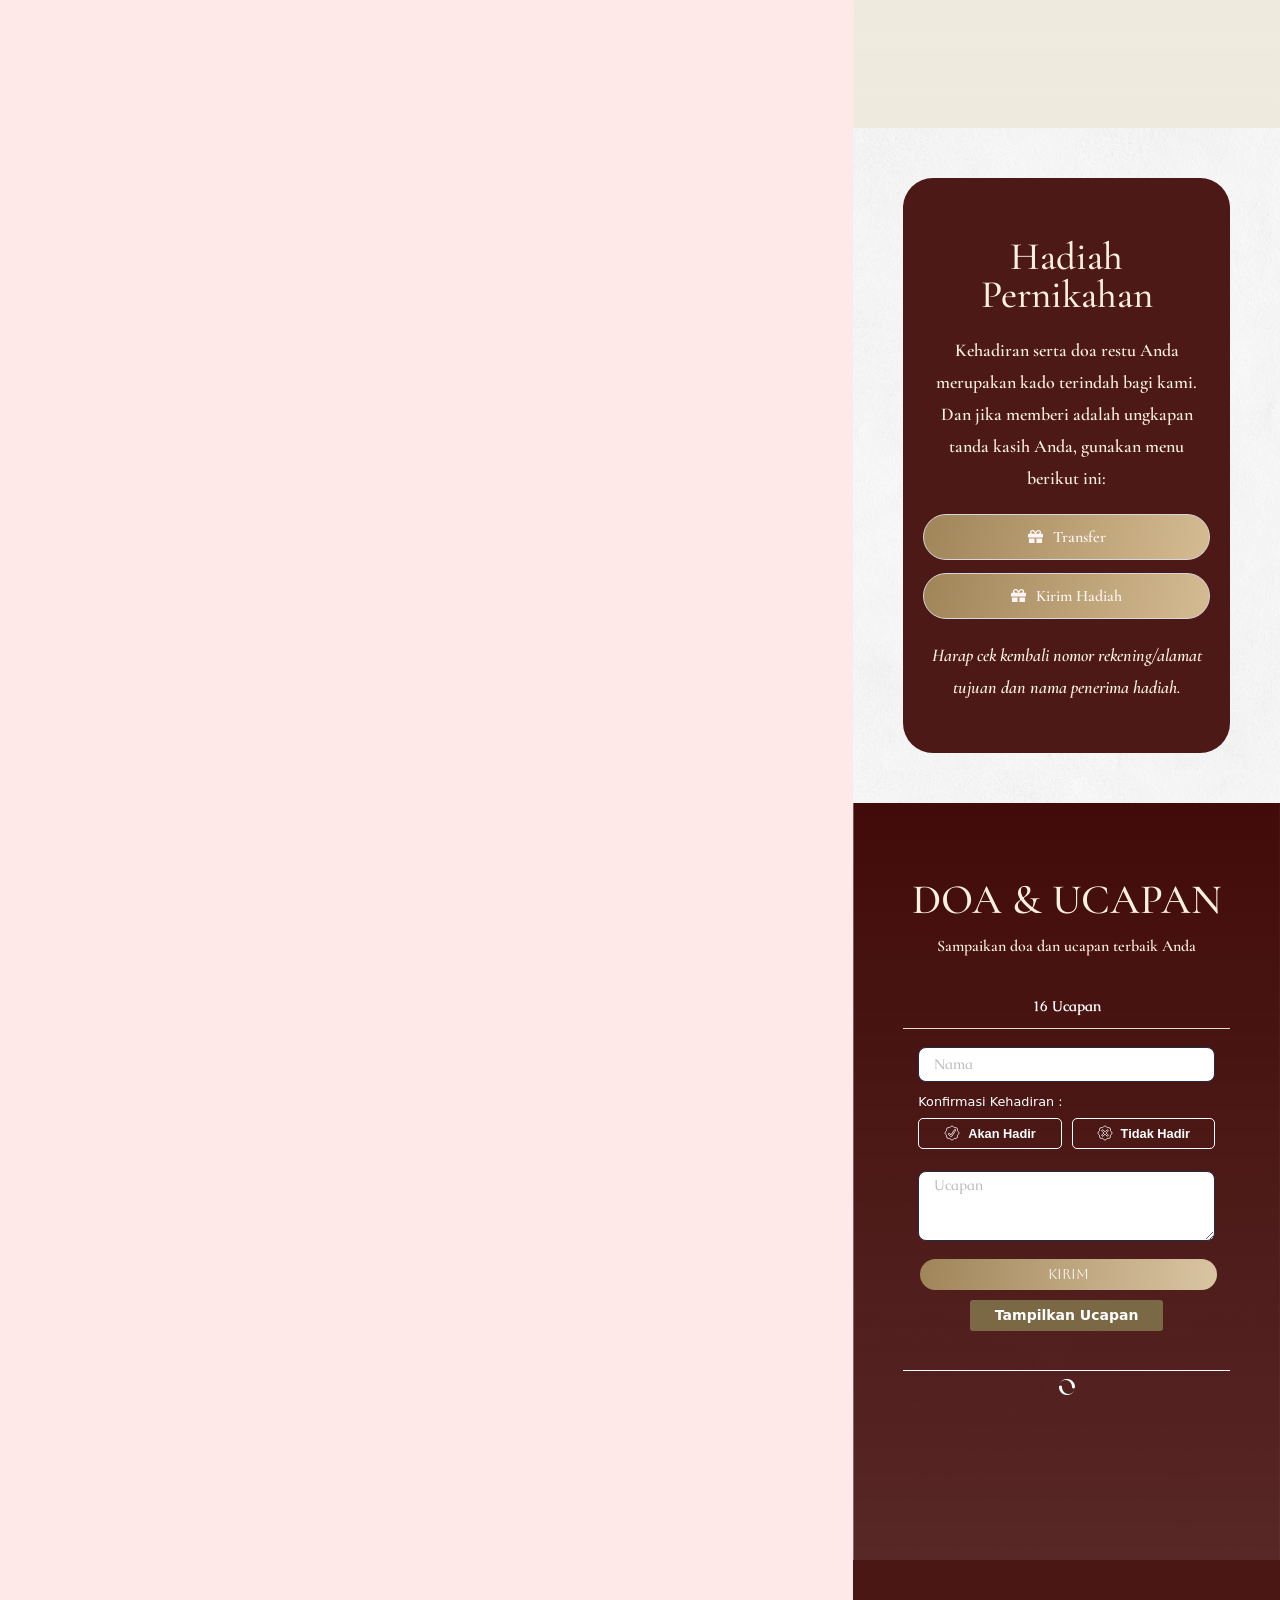
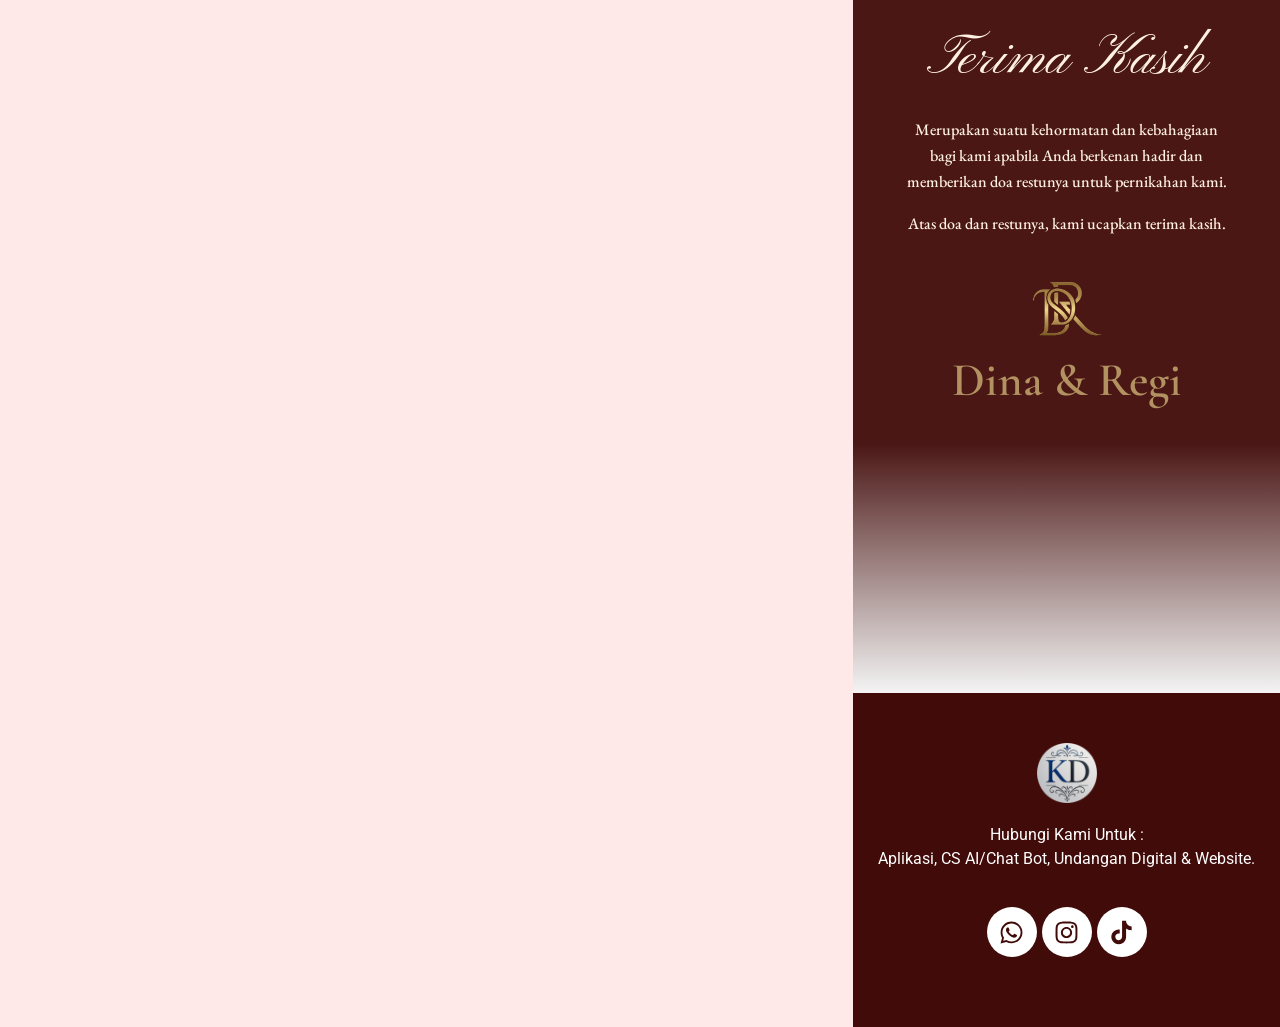
==== commit 314b9e59: "Ganti lagu Sabilulungan loop segmen 0:20-5:46" ====
--- a/index.html
+++ b/index.html
@@ -5253,7 +5253,7 @@
                           <div id="audio-container" class="audio-box">
                             <audio id="song" loop="">
                               <source
-                                src="https://ourinvidigi.com/wp-content/uploads/2026/03/Sasak-Rajamandala-karaoke-Sunda-dan-lirik.mp3"
+                                src="./wp-content/uploads/2026/03/sabilulungan-final.mp3"
                                 type="audio/mp3"
                               />
                             </audio>
@@ -6023,5 +6023,40 @@
         }
       });
     </script>
+    <script>
+      // Segmen lagu Sabilulungan: mulai 0:20, berhenti 5:46, kembali ke 0:20
+      (function () {
+        var SONG_START = 20; // 0:20
+        var SONG_END = 346; // 5:46
+        var song = document.getElementById("song");
+        if (!song) return;
+        song.loop = false;
+        song.removeAttribute("loop");
+        function seekStart() {
+          try {
+            song.currentTime = SONG_START;
+          } catch (e) {}
+        }
+        song.addEventListener("loadedmetadata", function () {
+          if (song.currentTime < SONG_START) seekStart();
+        });
+        // Klik BUKA UNDANGAN: mulai dari 0:20
+        if (window.jQuery) {
+          jQuery("#wdp-button-wrapper").on("click", "button", function () {
+            seekStart();
+          });
+        }
+        // Kunci segmen 0:20 - 5:46, lalu putar ulang dari 0:20
+        song.addEventListener("timeupdate", function () {
+          if (song.currentTime >= SONG_END || song.currentTime < SONG_START - 1) {
+            seekStart();
+          }
+        });
+        song.addEventListener("ended", function () {
+          seekStart();
+          song.play().catch(function () {});
+        });
+      })();
+    </script>
   </body>
 </html>
